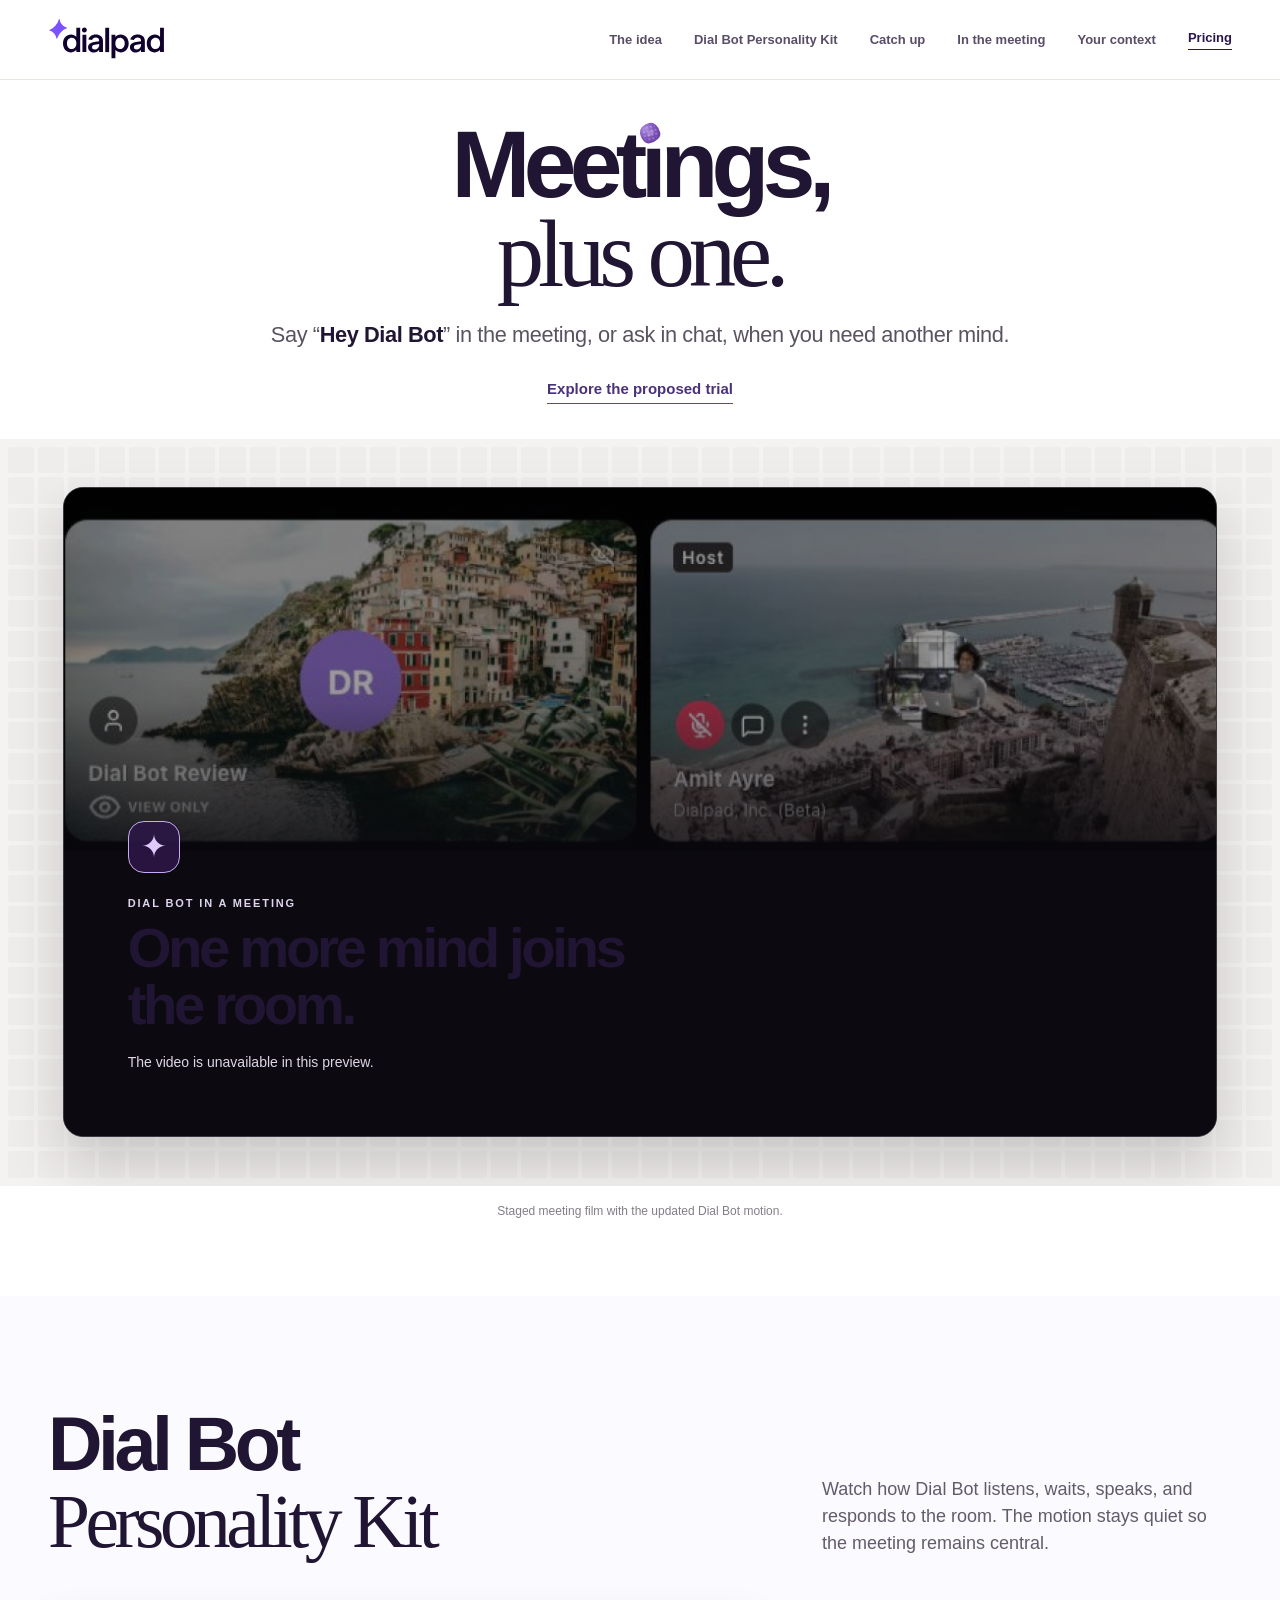
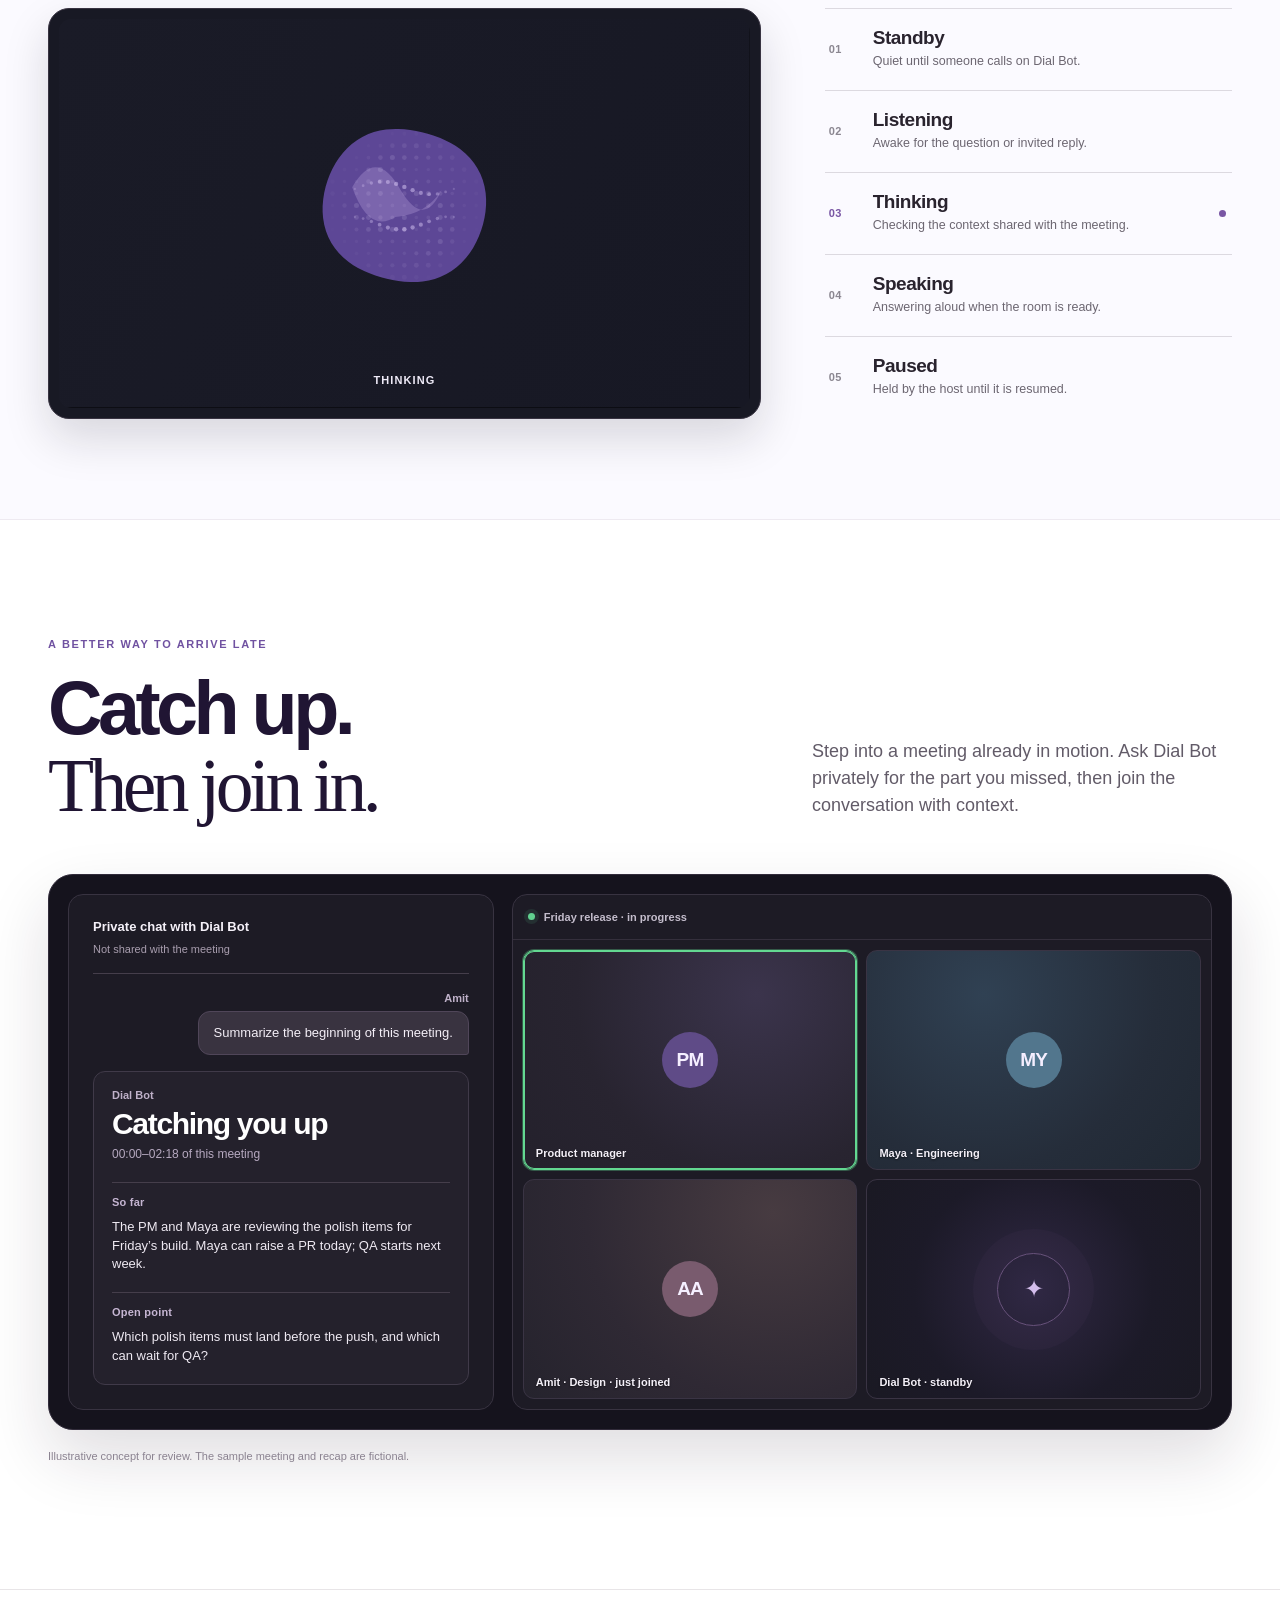
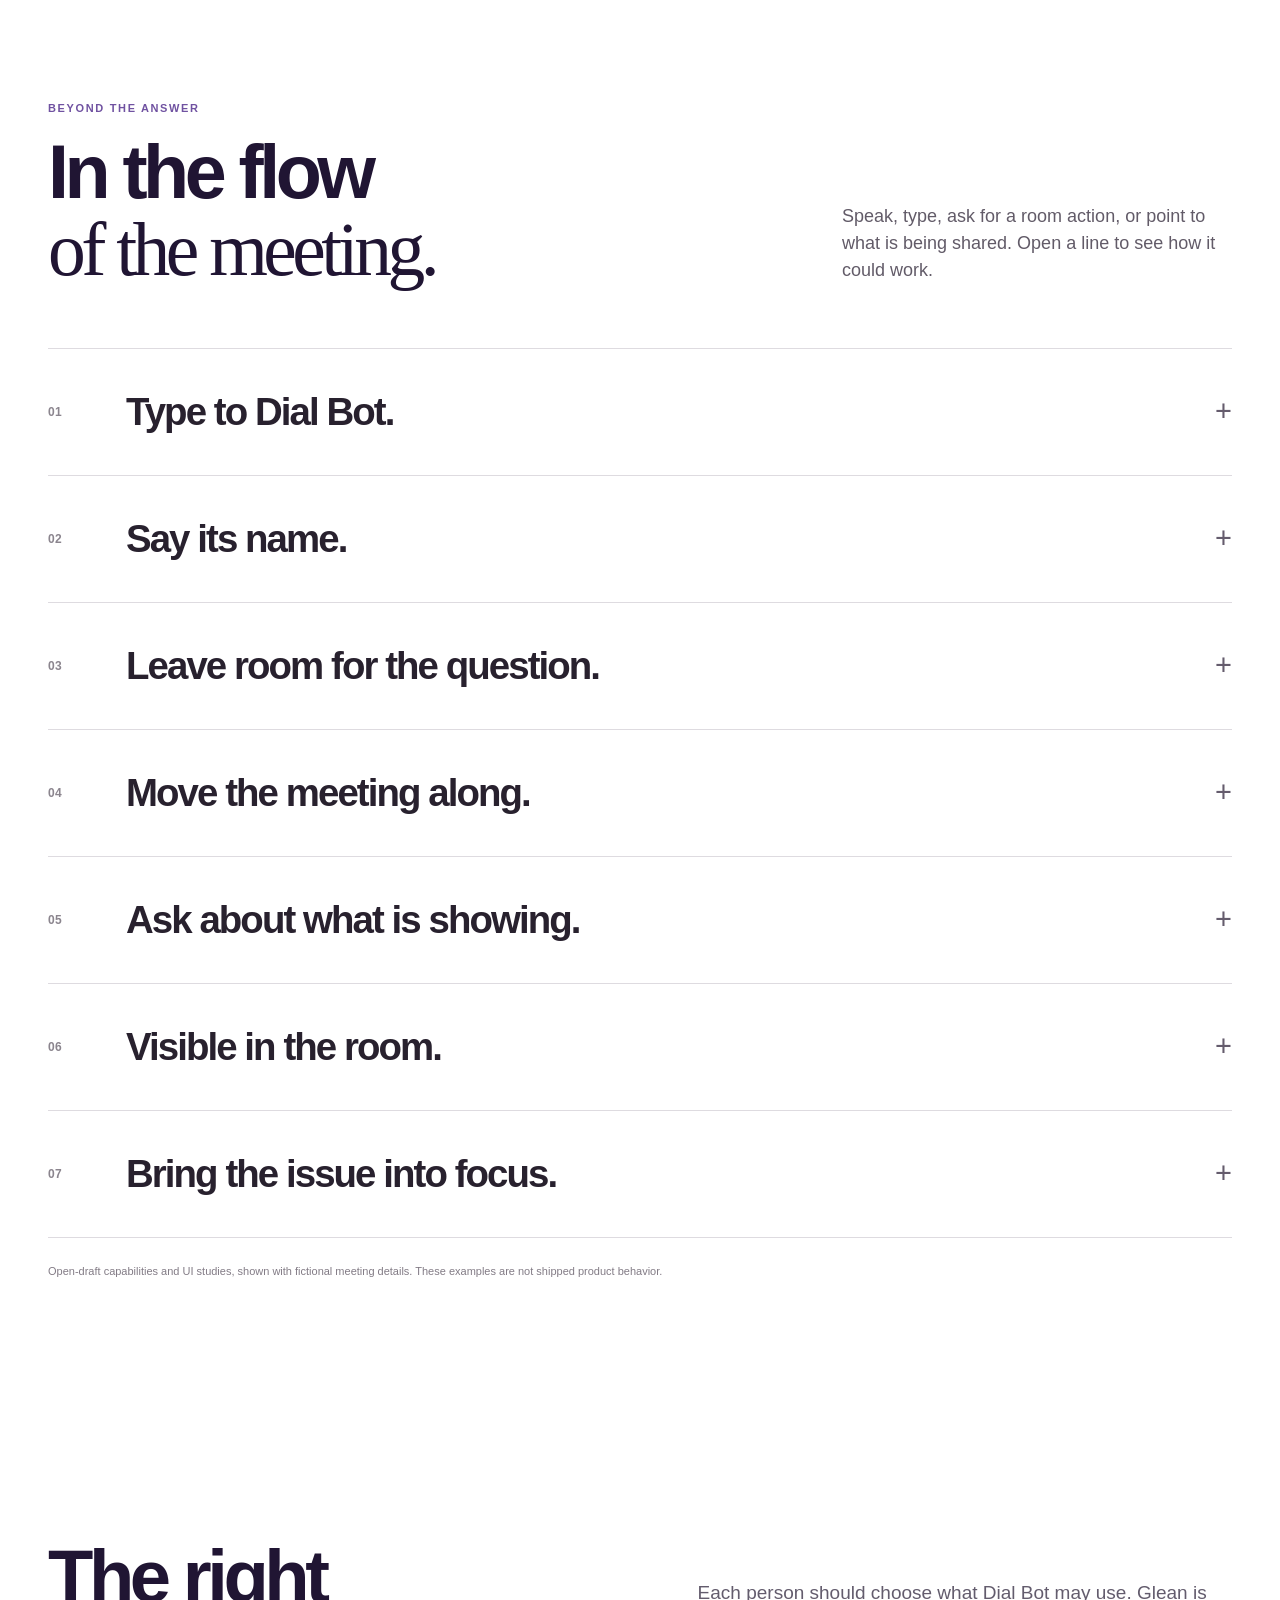
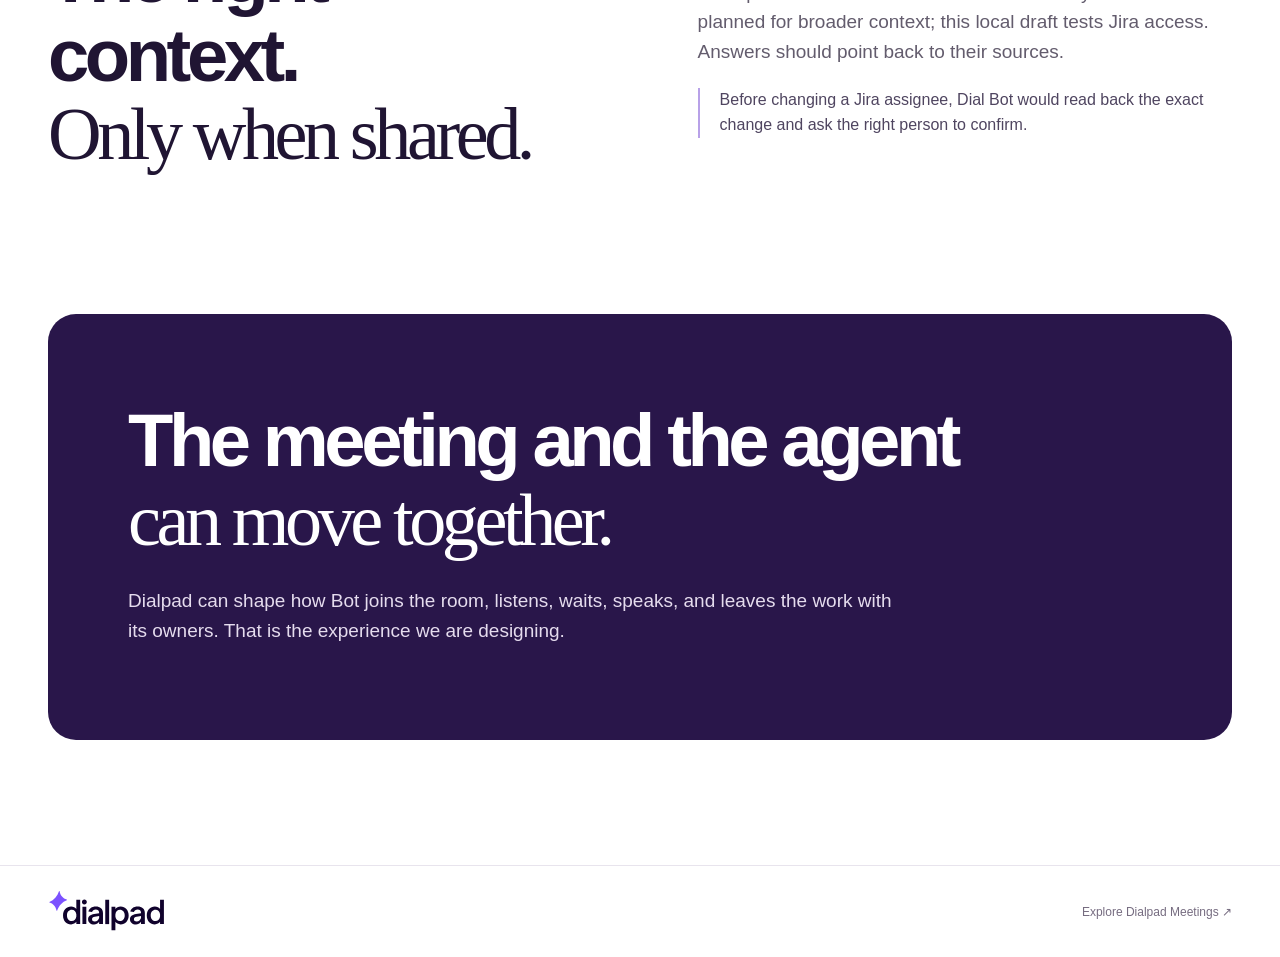
==== dialbot/index.html @ 3266f623 "Keep Personality Kit wheel scroll inside selector" ====
<!doctype html>
<html lang="en">
<head>
  <meta charset="utf-8"><meta name="viewport" content="width=device-width, initial-scale=1">
  <meta name="robots" content="noindex,nofollow"><meta name="theme-color" content="#111015">
  <meta name="description" content="Meet Dial Bot, an extra mind for Dialpad Meetings. Say Hey Dial Bot when your team needs it.">
  <title>Dial Bot — Meetings, plus one</title>
  <link rel="icon" href="./assets/dialpad-logo.svg" type="image/svg+xml">
  <link rel="stylesheet" href="./assets/tokens-base-light.css"><link rel="stylesheet" href="./assets/tokens-dp-light.css">
  <link rel="stylesheet" href="./local.css?v=personality-scroll1"><link rel="stylesheet" href="./catchup.css"><link rel="stylesheet" href="./features.css"><link rel="stylesheet" href="./hero-bot-tittle.css?v=3"><link rel="stylesheet" href="./hero-video-grid.css?v=2"><link rel="stylesheet" href="./pricing.css"><script src="./site.js" defer></script><script src="./mood-kit.js?v=personality-scroll1" defer></script><script src="./hero-bot-tittle.js" defer></script><script src="./hero-video-grid.js?v=2" defer></script>
</head>
<body>
  <a class="skip-link" href="#main">Skip to content</a>
  <header class="site-header"><a class="brand" href="#top" aria-label="Dialpad, back to top"><img src="./assets/dialpad-logo.svg" alt=""></a><nav aria-label="Page sections"><a href="#experience">The idea</a><a href="#emotions">Dial Bot Personality Kit</a><a href="#catch-up">Catch up</a><a href="#features">In the meeting</a><a href="#context">Your context</a><a class="site-pricing-link" href="./pricing.html">Pricing</a></nav></header>
  <main id="main">
    <section class="hero" id="top" aria-labelledby="intro-title">
      <div class="hero-copy page-wrap" id="experience">
        <h1 id="intro-title" aria-label="Meetings, plus one."><span aria-hidden="true">Meet<span class="hero-bot-i"><span class="hero-bot-stem">i</span><span class="hero-bot-tittle"></span></span>ngs, <em>plus one.</em></span></h1>
        <p class="hero-lede">Say “<strong>Hey Dial Bot</strong>” in the meeting, or ask in chat, when you need another mind.</p>
        <a class="hero-pricing-link" href="./pricing.html">Explore the proposed trial</a>
      </div>
      <div class="hero-showcase" aria-label="Dial Bot meeting film">
        <div class="hero-video-grid" id="hero-video-grid" aria-hidden="true"></div>
        <div class="film-stage" id="film-stage">
          <div class="film-placeholder"><img src="./assets/camera-off-meeting.png" alt="Dialpad camera-off meeting tiles"><div class="poster-shade"></div><div class="poster-content"><span class="poster-mark" aria-hidden="true">✦</span><span class="poster-kicker">Dial Bot in a meeting</span><strong>One more mind joins the room.</strong><small>The video is unavailable in this preview.</small></div></div>
          <video id="hero-film" controls playsinline preload="metadata" aria-label="Dial Bot pod meeting film" data-src="./assets/dial-bot-pod-film-mood-kit-local-v2.mp4?v=5c26116c" hidden>Your browser does not support video playback.</video>
        </div>
      </div>
      <p class="hero-caption">Staged meeting film with the updated Dial Bot motion.</p>
    </section>
    <section class="emotions-showcase" id="emotions" aria-labelledby="emotions-title">
      <div class="page-wrap">
        <div class="emotions-heading">
          <div><h2 id="emotions-title">Dial Bot<br><em>Personality Kit</em></h2></div>
          <p>Watch how Dial Bot listens, waits, speaks, and responds to the room. The motion stays quiet so the meeting remains central.</p>
        </div>
        <div class="emotions-grid">
          <div class="motion-frame">
            <div class="motion-stage" id="motion-stage">
              <canvas id="mood-canvas" aria-hidden="true"></canvas>
              <span class="mood-stage-label" aria-hidden="true">Thinking</span>
            </div>
          </div>
          <div class="emotion-controls" role="group" aria-label="Preview Dial Bot personality moments">
            <button type="button" data-state="standby" aria-pressed="false" aria-controls="motion-stage"><span class="emotion-number">01</span><span class="emotion-button-copy"><strong>Standby</strong><small>Quiet until someone calls on Dial Bot.</small></span></button>
            <button type="button" data-state="listening" aria-pressed="false" aria-controls="motion-stage"><span class="emotion-number">02</span><span class="emotion-button-copy"><strong>Listening</strong><small>Awake for the question or invited reply.</small></span></button>
            <button type="button" data-state="thinking" aria-pressed="true" class="is-active" aria-controls="motion-stage"><span class="emotion-number">03</span><span class="emotion-button-copy"><strong>Thinking</strong><small>Checking the context shared with the meeting.</small></span></button>
            <button type="button" data-state="speaking" aria-pressed="false" aria-controls="motion-stage"><span class="emotion-number">04</span><span class="emotion-button-copy"><strong>Speaking</strong><small>Answering aloud when the room is ready.</small></span></button>
            <button type="button" data-state="paused" aria-pressed="false" aria-controls="motion-stage"><span class="emotion-number">05</span><span class="emotion-button-copy"><strong>Paused</strong><small>Held by the host until it is resumed.</small></span></button>
            <button type="button" data-state="heart" aria-pressed="false" aria-controls="motion-stage"><span class="emotion-number">06</span><span class="emotion-button-copy"><strong>Heart</strong><small>A small response when the team shares appreciation.</small></span></button>
            <button type="button" data-state="celebrate" aria-pressed="false" aria-controls="motion-stage"><span class="emotion-number">07</span><span class="emotion-button-copy"><strong>Celebration</strong><small>A brief flourish when the team lands a milestone.</small></span></button>
            <button type="button" data-state="thumbs" aria-pressed="false" aria-controls="motion-stage"><span class="emotion-number">08</span><span class="emotion-button-copy"><strong>Thumbs up</strong><small>A quiet acknowledgement when the next step is clear.</small></span></button>
          </div>
        </div>
        <span class="sr-only" id="emotion-live" aria-live="polite"></span>
      </div>
    </section>
    <section class="catchup-showcase" id="catch-up" aria-labelledby="catchup-title">
      <div class="page-wrap">
        <div class="catchup-heading">
          <div><p class="catchup-eyebrow">A better way to arrive late</p><h2 id="catchup-title">Catch up.<br><em>Then join in.</em></h2></div>
          <p>Step into a meeting already in motion. Ask Dial Bot privately for the part you missed, then join the conversation with context.</p>
        </div>
        <div class="catchup-scene" aria-label="Illustrative late-join Catch-up experience">
          <section class="catchup-panel" aria-label="Private chat between Amit and Dial Bot">
            <div class="catchup-chat-header">
              <p>Private chat with Dial Bot</p>
              <span>Not shared with the meeting</span>
            </div>
            <div class="catchup-request">
              <p class="catchup-speaker">Amit</p>
              <p>Summarize the beginning of this meeting.</p>
            </div>
            <div class="catchup-response">
              <p class="catchup-speaker">Dial Bot</p>
              <h3 id="catchup-panel-title">Catching you up</h3>
              <p class="catchup-range">00:00–02:18 of this meeting</p>
              <div class="catchup-recap-item">
                <h4>So far</h4>
                <p>The PM and Maya are reviewing the polish items for Friday’s build. Maya can raise a PR today; QA starts next week.</p>
              </div>
              <div class="catchup-recap-item catchup-recap-open">
                <h4>Open point</h4>
                <p>Which polish items must land before the push, and which can wait for QA?</p>
              </div>
            </div>
          </section>
          <div class="catchup-meeting" role="img" aria-label="Friday release meeting in progress. The PM is speaking with Maya. Amit has just joined; Dial Bot is quiet.">
            <div class="catchup-meeting-bar"><span class="catchup-live-dot"></span><span>Friday release · in progress</span></div>
            <div class="catchup-tiles">
              <div class="catchup-person is-speaking"><span class="catchup-avatar">PM</span><span class="catchup-person-name">Product manager</span></div>
              <div class="catchup-person"><span class="catchup-avatar">MY</span><span class="catchup-person-name">Maya · Engineering</span></div>
              <div class="catchup-person"><span class="catchup-avatar">AA</span><span class="catchup-person-name">Amit · Design · just joined</span></div>
              <div class="catchup-person is-bot"><span class="catchup-bot-orbit" aria-hidden="true">✦</span><span class="catchup-person-name">Dial Bot · standby</span></div>
            </div>
          </div>
        </div>
        <p class="catchup-study-note">Illustrative concept for review. The sample meeting and recap are fictional.</p>
      </div>
    </section>
    <section class="feature-gallery" id="features" aria-labelledby="features-title">
      <div class="page-wrap">
        <div class="feature-heading">
          <div><p class="feature-eyebrow">Beyond the answer</p><h2 id="features-title">In the flow<br><em>of the meeting.</em></h2></div>
          <p>Speak, type, ask for a room action, or point to what is being shared. Open a line to see how it could work.</p>
        </div>
        <div class="feature-list">
          <details class="feature-item">
            <summary><span class="feature-index">01</span><strong>Type to Dial Bot.</strong><span class="feature-preview">Ask in chat without taking the floor.</span><span class="feature-mark" aria-hidden="true"></span></summary>
            <div class="feature-detail"><p>Address a question in meeting chat with <strong>@Dialbot</strong> or its name at the start.</p><p class="feature-example">For example, Maya can type “@Dialbot Which polish items are still open?” and get a reply in chat.</p></div>
          </details>
          <details class="feature-item">
            <summary><span class="feature-index">02</span><strong>Say its name.</strong><span class="feature-preview">Use a clear spoken wake phrase.</span><span class="feature-mark" aria-hidden="true"></span></summary>
            <div class="feature-detail"><p>A spoken question starts with “Hey Dial Bot,” so it knows who invited it in.</p><p class="feature-example">“Hey Dial Bot, what is still pending?” turns a room question into a request for Dial Bot.</p></div>
          </details>
          <details class="feature-item">
            <summary><span class="feature-index">03</span><strong>Leave room for the question.</strong><span class="feature-preview">A brief window for the same speaker.</span><span class="feature-mark" aria-hidden="true"></span></summary>
            <div class="feature-detail"><p>After a bare “Hey Dial Bot,” the same speaker can finish the request without repeating the name.</p><p class="feature-example">Dial Bot can answer “Yes?” and wait briefly for that person’s next turn. This does not keep it listening through a long search.</p></div>
          </details>
          <details class="feature-item">
            <summary><span class="feature-index">04</span><strong>Move the meeting along.</strong><span class="feature-preview">Requested timer and room controls.</span><span class="feature-mark" aria-hidden="true"></span></summary>
            <div class="feature-detail"><p>Ask for a shared timer. A host or co-host can also request a room title change.</p><p class="feature-example">A visible action can finish without an extra spoken announcement; host-only changes remain gated by the speaker’s role.</p></div>
          </details>
          <details class="feature-item">
            <summary><span class="feature-index">05</span><strong>Ask about what is showing.</strong><span class="feature-preview">A fresh look at the shared screen.</span><span class="feature-mark" aria-hidden="true"></span></summary>
            <div class="feature-detail"><p>For a specific question, Dial Bot checks a fresh frame of the shared screen.</p><p class="feature-example">It looks again for each request instead of treating an earlier screen description as current.</p></div>
          </details>
          <details class="feature-item">
            <summary><span class="feature-index">06</span><strong>Visible in the room.</strong><span class="feature-preview">Invited by the host, present with the team.</span><span class="feature-mark" aria-hidden="true"></span></summary>
            <div class="feature-detail"><p>The host invites Dial Bot as a meeting participant when the group wants it there.</p><p class="feature-example">Its tile stays visible with the people while it waits quietly to be asked.</p></div>
          </details>
          <details class="feature-item">
            <summary><span class="feature-index">07</span><strong>Bring the issue into focus.</strong><span class="feature-preview">A specific source for the answer.</span><span class="feature-mark" aria-hidden="true"></span></summary>
            <div class="feature-detail"><p>A Jira issue shared for the question can anchor an answer and give the team a source to open.</p><p class="feature-example">The exact connection and sharing flow is still being explored; this study does not prescribe a Jira sign-in screen.</p></div>
          </details>
        </div>
        <p class="feature-status">Open-draft capabilities and UI studies, shown with fictional meeting details. These examples are not shipped product behavior.</p>
      </div>
    </section>
    <section class="context page-wrap" id="context" aria-labelledby="context-title"><div class="section-head"><h2 id="context-title">The right context.<br><em>Only when shared.</em></h2></div><div class="context-copy"><p>Each person should choose what Dial Bot may use. Glean is planned for broader context; this local draft tests Jira access. Answers should point back to their sources.</p><p>Before changing a Jira assignee, Dial Bot would read back the exact change and ask the right person to confirm.</p></div></section>
    <section class="closing page-wrap" aria-labelledby="closing-title"><h2 id="closing-title">The meeting and the agent<br><em>can move together.</em></h2><p>Dialpad can shape how Bot joins the room, listens, waits, speaks, and leaves the work with its owners. That is the experience we are designing.</p></section>
  </main>
  <footer class="site-footer"><div class="page-wrap footer-inner"><a class="brand" href="#top" aria-label="Dialpad, back to top"><img src="./assets/dialpad-logo.svg" alt=""></a><a href="https://www.dialpad.com/ai-meetings/" target="_blank" rel="noopener noreferrer">Explore Dialpad Meetings ↗</a></div></footer>
</body>
</html>
---- dialbot/assets/tokens-base-light.css ----
@layer dialtone.base {/**
 * Do not edit directly, this file was auto-generated.
 */:root {
  color-scheme: light;
  --dt-shadow-focus-outset-2-type: dropShadow;
  --dt-shadow-focus-outset-1-type: dropShadow;
  --dt-shadow-focus-type: dropShadow;
  --dt-shadow-focus-inset-type: dropShadow;
  --dt-shadow-card-3-type: dropShadow;
  --dt-shadow-card-3-color: oklch(0 0 0 / 0.0784);
  --dt-shadow-card-2-type: dropShadow;
  --dt-shadow-card-2-color: oklch(0 0 0 / 0.0392);
  --dt-shadow-card-1-type: dropShadow;
  --dt-shadow-card-1-color: oklch(0 0 0 / 0.0314);
  --dt-shadow-extra-large-type: dropShadow;
  --dt-shadow-extra-large-color: oklch(0 0 0 / 0.302);
  --dt-shadow-large-type: dropShadow;
  --dt-shadow-large-color: oklch(0 0 0 / 0.302);
  --dt-shadow-medium-type: dropShadow;
  --dt-shadow-medium-color: oklch(0 0 0 / 0.251);
  --dt-shadow-small-type: dropShadow;
  --dt-shadow-small-color: oklch(0 0 0 / 0.149);
  --dt-opacity-1300: 1;
  --dt-opacity-1200: 0.9;
  --dt-opacity-1100: 0.8;
  --dt-opacity-1000: 0.75;
  --dt-opacity-900: 0.7;
  --dt-opacity-800: 0.6;
  --dt-opacity-700: 0.5;
  --dt-opacity-600: 0.4;
  --dt-opacity-500: 0.3;
  --dt-opacity-400: 0.25;
  --dt-opacity-300: 0.2;
  --dt-opacity-200: 0.1;
  --dt-opacity-100: 0.05;
  --dt-opacity-0: 0;
  --dt-color-brand-gold: oklch(0.7807 0.1708 66.55); /* Typically used as an accent color. */
  --dt-color-brand-red: oklch(0.6392 0.25 15.77); /* Typically used as an accent color. */
  --dt-color-brand-magenta: oklch(0.663 0.2652 351.9); /* Typically used as an accent color. */
  --dt-color-brand-purple: oklch(0.5829 0.2426 287.41); /* Primary brand color. */
  --dt-color-gradient-gold-red-magenta-purple: linear-gradient(135deg, oklch(0.3316 0.1466 303.8) 0%, oklch(0.3732 0.1633 304.46) 3.08%, oklch(0.4542 0.1926 314.52) 14.48%, oklch(0.489 0.2033 320.73) 23.67%, oklch(0.5259 0.2058 339.37) 35.5%, oklch(0.5856 0.2146 353.36) 48.3%, oklch(0.6184 0.2208 6.85) 60.29%, oklch(0.6538 0.21 23.11) 70.08%, oklch(0.7086 0.1852 45.04) 90.02%, oklch(0.7522 0.1645 66.26) 97.29%, oklch(0.7522 0.1645 66.26) 100%); /* Gradient for Ai-oriented treatments. */
  --dt-color-indigo-1000: oklch(0.1938 0.0398 236.11);
  --dt-color-indigo-950: oklch(0.2375 0.0454 241.01);
  --dt-color-indigo-900: oklch(0.3327 0.0697 239.96);
  --dt-color-indigo-800: oklch(0.4894 0.1004 244.85);
  --dt-color-indigo-700: oklch(0.5946 0.1301 244.29);
  --dt-color-indigo-600: oklch(0.6593 0.1308 248.79);
  --dt-color-indigo-500: oklch(0.7105 0.1149 251.15);
  --dt-color-indigo-400: oklch(0.7735 0.0947 250.52);
  --dt-color-indigo-300: oklch(0.8578 0.0596 258.66);
  --dt-color-indigo-200: oklch(0.9021 0.0402 258.81);
  --dt-color-indigo-100: oklch(0.9547 0.0128 266.7);
  --dt-color-indigo-50: oklch(0.9723 0.0074 260.73);
  --dt-color-teal-1000: oklch(0.1442 0.0300 205);
  --dt-color-teal-950: oklch(0.2161 0.0480 204);
  --dt-color-teal-900: oklch(0.3449 0.0840 203);
  --dt-color-teal-800: oklch(0.4546 0.1140 202);
  --dt-color-teal-700: oklch(0.5743 0.1260 201);
  --dt-color-teal-600: oklch(0.6526 0.1240 200);
  --dt-color-teal-500: oklch(0.7060 0.1200 200);
  --dt-color-teal-400: oklch(0.7803 0.1080 200);
  --dt-color-teal-300: oklch(0.8614 0.0860 200);
  --dt-color-teal-200: oklch(0.9088 0.0460 200);
  --dt-color-teal-100: oklch(0.9574 0.0140 200);
  --dt-color-teal-50: oklch(0.9802 0.0070 200);
  --dt-color-olive-1000: oklch(0.2228 0.047 103.99);
  --dt-color-olive-950: oklch(0.256 0.0488 104.11);
  --dt-color-olive-900: oklch(0.3689 0.0748 104.32);
  --dt-color-olive-800: oklch(0.4741 0.0945 104.05);
  --dt-color-olive-700: oklch(0.5993 0.1226 104.49);
  --dt-color-olive-600: oklch(0.6988 0.1446 105.01);
  --dt-color-olive-500: oklch(0.7646 0.158 105.07);
  --dt-color-olive-400: oklch(0.8438 0.175 105.26);
  --dt-color-olive-300: oklch(0.89 0.1501 100.62);
  --dt-color-olive-200: oklch(0.9364 0.1103 97.49);
  --dt-color-olive-100: oklch(0.9563 0.0607 95.13);
  --dt-color-olive-50: oklch(0.9815 0.027 93.1);
  --dt-color-coral-1000: oklch(0.1994 0.0507 42);
  --dt-color-coral-950: oklch(0.2386 0.0750 38);
  --dt-color-coral-900: oklch(0.3497 0.1280 36);
  --dt-color-coral-800: oklch(0.4762 0.1700 35);
  --dt-color-coral-700: oklch(0.6203 0.2100 35);
  --dt-color-coral-600: oklch(0.7111 0.2050 36);
  --dt-color-coral-500: oklch(0.7806 0.1850 37);
  --dt-color-coral-400: oklch(0.8394 0.1500 38);
  --dt-color-coral-300: oklch(0.9030 0.1100 40);
  --dt-color-coral-200: oklch(0.9328 0.0750 41);
  --dt-color-coral-100: oklch(0.9658 0.0398 43);
  --dt-color-coral-50: oklch(0.9834 0.0115 42);
  --dt-color-berry-1000: oklch(0.1805 0.061 307.56);
  --dt-color-berry-950: oklch(0.2636 0.0991 307.61);
  --dt-color-berry-900: oklch(0.3594 0.1439 306.98);
  --dt-color-berry-800: oklch(0.4606 0.225 300.98);
  --dt-color-berry-700: oklch(0.5424 0.2605 308.89);
  --dt-color-berry-600: oklch(0.6056 0.2853 316.11);
  --dt-color-berry-500: oklch(0.6622 0.2996 322.9);
  --dt-color-berry-400: oklch(0.707 0.2727 330.23);
  --dt-color-berry-300: oklch(0.7678 0.2124 329.78);
  --dt-color-berry-200: oklch(0.8522 0.1303 329.28);
  --dt-color-berry-100: oklch(0.9518 0.0405 328.39);
  --dt-color-berry-50: oklch(0.9709 0.0244 327.79);
  --dt-color-tan-1000: oklch(0.1456 0.0028 68.55);
  --dt-color-tan-950: oklch(0.192 0.0026 67.67);
  --dt-color-tan-900: oklch(0.2272 0.0025 67.7);
  --dt-color-tan-800: oklch(0.27 0.0047 67.63);
  --dt-color-tan-700: oklch(0.3617 0.0032 48.64);
  --dt-color-tan-600: oklch(0.4885 0.006 48.6);
  --dt-color-tan-500: oklch(0.6045 0.0114 58.1);
  --dt-color-tan-400: oklch(0.7228 0.0082 48.61);
  --dt-color-tan-300: oklch(0.8365 0.0087 56.29);
  --dt-color-tan-200: oklch(0.8968 0.006 59.64);
  --dt-color-tan-100: oklch(0.9561 0.0034 67.78);
  --dt-color-tan-50: oklch(0.9766 0.0017 67.8);
  --dt-color-red-1000: oklch(0.1721 0.0689 8);
  --dt-color-red-950: oklch(0.2429 0.0952 12.48);
  --dt-color-red-900: oklch(0.3132 0.1252 14.67);
  --dt-color-red-800: oklch(0.385 0.15406 16.4808);
  --dt-color-red-700: oklch(0.4703 0.1879 17.53);
  --dt-color-red-600: oklch(0.5724 0.229466 18.56);
  --dt-color-red-500: oklch(0.6392 0.25 15.77);
  --dt-color-red-400: oklch(0.6886 0.204 14.67);
  --dt-color-red-300: oklch(0.7713 0.1367 14.03);
  --dt-color-red-200: oklch(0.8211 0.1019 12.69);
  --dt-color-red-100: oklch(0.8774 0.0653 17.3);
  --dt-color-red-50: oklch(0.936 0.0322 22.46);
  --dt-color-green-1000: oklch(0.2077 0.0458 161.69);
  --dt-color-green-950: oklch(0.2725 0.0631 158.54);
  --dt-color-green-900: oklch(0.3402 0.0813 156.77);
  --dt-color-green-800: oklch(0.4299 0.104657 155.7992);
  --dt-color-green-700: oklch(0.5152 0.1266 155.2);
  --dt-color-green-600: oklch(0.6083 0.1511 154.75);
  --dt-color-green-500: oklch(0.7391 0.1756 156.11);
  --dt-color-green-400: oklch(0.7945 0.1694 158.87);
  --dt-color-green-300: oklch(0.846 0.1357 162.49);
  --dt-color-green-200: oklch(0.9148 0.0923 165.26);
  --dt-color-green-100: oklch(0.961 0.0564 166.75);
  --dt-color-green-50: oklch(0.9766 0.0201 169.36);
  --dt-color-gold-1000: oklch(0.1849 0.0386 77.52);
  --dt-color-gold-950: oklch(0.2269 0.049661 68.4257);
  --dt-color-gold-900: oklch(0.3218 0.0723 64.75);
  --dt-color-gold-800: oklch(0.418 0.096552 61.5939);
  --dt-color-gold-700: oklch(0.5888 0.138492 59.7021);
  --dt-color-gold-600: oklch(0.7336 0.174556 58.5601);
  --dt-color-gold-500: oklch(0.7807 0.1708 66.55);
  --dt-color-gold-400: oklch(0.8105 0.1572 71.72);
  --dt-color-gold-300: oklch(0.8585 0.122968 75.6919);
  --dt-color-gold-200: oklch(0.9018 0.0868 77.62);
  --dt-color-gold-100: oklch(0.9436 0.0483 77.26);
  --dt-color-gold-50: oklch(0.9818 0.0152 77.07);
  --dt-color-magenta-1000: oklch(0.1422 0.0604 345.16);
  --dt-color-magenta-950: oklch(0.227 0.0946 350.32);
  --dt-color-magenta-900: oklch(0.2808 0.1164 351.92);
  --dt-color-magenta-800: oklch(0.3868 0.1589 353.23);
  --dt-color-magenta-700: oklch(0.4724 0.194579 353.8977);
  --dt-color-magenta-600: oklch(0.5768 0.237302 354.3202);
  --dt-color-magenta-500: oklch(0.663 0.2652 351.9);
  --dt-color-magenta-400: oklch(0.7038 0.232 347.8);
  --dt-color-magenta-300: oklch(0.7802 0.164 344.57);
  --dt-color-magenta-200: oklch(0.8232 0.1275 343.61);
  --dt-color-magenta-100: oklch(0.8813 0.0822 342.24);
  --dt-color-magenta-50: oklch(0.9317 0.0463 340.48);
  --dt-color-blue-1000: oklch(0.163 0.0489 252.1);
  --dt-color-blue-950: oklch(0.2552 0.0945 258.02);
  --dt-color-blue-900: oklch(0.3269 0.1294 259.43);
  --dt-color-blue-800: oklch(0.4126 0.1703 260.22);
  --dt-color-blue-700: oklch(0.4857 0.205 260.61);
  --dt-color-blue-600: oklch(0.5552 0.223 260.26);
  --dt-color-blue-500: oklch(0.6089 0.2128 259.28);
  --dt-color-blue-400: oklch(0.6566 0.1838 258.62);
  --dt-color-blue-300: oklch(0.7558 0.1259 258.28);
  --dt-color-blue-200: oklch(0.8437 0.0781 257.48);
  --dt-color-blue-100: oklch(0.9037 0.047 257.26);
  --dt-color-blue-50: oklch(0.9486 0.0246 257.65);
  --dt-color-purple-1000: oklch(0.1531 0.0859 291.49);
  --dt-color-purple-950: oklch(0.2244 0.131 285.15);
  --dt-color-purple-900: oklch(0.2984 0.1549 283.05);
  --dt-color-purple-800: oklch(0.3629 0.1821 284.23);
  --dt-color-purple-700: oklch(0.4108 0.2066 284.07);
  --dt-color-purple-600: oklch(0.4831 0.2316 284.82);
  --dt-color-purple-500: oklch(0.5829 0.2426 287.41);
  --dt-color-purple-400: oklch(0.6717 0.189855 291.5342);
  --dt-color-purple-300: oklch(0.7697 0.130656 294.1037);
  --dt-color-purple-200: oklch(0.8546 0.085 300.63);
  --dt-color-purple-100: oklch(0.9029 0.056 301.24);
  --dt-color-purple-50: oklch(0.9514 0.0276 301.76);
  --dt-color-neutral-transparent: transparent; /* Transparent color independent of any theme. */
  --dt-color-neutral-black: oklch(0 0 0); /* Black color independent of any theme. */
  --dt-color-neutral-white: oklch(1 0 0); /* White color independent of any theme. */
  --dt-layout-24px: 2.4rem; /* 24px */
  --dt-layout-20px: 2rem; /* 20px */
  --dt-layout-8px: 0.8rem; /* 8px */
  --dt-layout-2px: 0.2rem; /* 2px */
  --dt-layout-1px: 0.1rem; /* 1px */
  --dt-spacing-0-negative: 0rem;
  --dt-spacing-1: 0.1rem; /* 1px - Minimal spacing for borders/dividers */
  --dt-spacing-0: 0rem; /* 0px - No spacing */
  --dt-size-radius-circle: 50%;
  --dt-size-radius-pill: 10.2rem;
  --dt-size-radius-600: 3.2rem;
  --dt-size-radius-550: 2.4rem;
  --dt-size-radius-500: 1.6rem;
  --dt-size-radius-450: 1.2rem;
  --dt-size-radius-400: 0.8rem;
  --dt-size-radius-350: 0.6rem;
  --dt-size-radius-300: 0.4rem;
  --dt-size-radius-200: 0.2rem;
  --dt-size-radius-100: 0.1rem;
  --dt-size-radius-0: 0rem;
  --dt-size-100-percent: 100%;
  --dt-size-95-percent: 95%;
  --dt-size-90-percent: 90%;
  --dt-size-80-percent: 80%;
  --dt-size-75-percent: 75%;
  --dt-size-70-percent: 70%;
  --dt-size-66-percent: 66.7%;
  --dt-size-60-percent: 60%;
  --dt-size-50-percent: 50%;
  --dt-size-40-percent: 40%;
  --dt-size-33-percent: 33.333%;
  --dt-size-30-percent: 30%;
  --dt-size-25-percent: 25%;
  --dt-size-20-percent: 20%;
  --dt-size-10-percent: 10%;
  --dt-size-5-percent: 5%;
  --dt-size-0-percent: 0%;
  --dt-size-1200-negative: -204.8rem;
  --dt-size-1150-negative: -153.6rem;
  --dt-size-1130-negative: -134rem;
  --dt-size-1125-negative: -128rem;
  --dt-size-1120-negative: -126.8rem;
  --dt-size-1115-negative: -114rem;
  --dt-size-1100-negative: -102.4rem;
  --dt-size-1080-negative: -91.2rem;
  --dt-size-1060-negative: -82.8rem;
  --dt-size-1050-negative: -76.8rem;
  --dt-size-1040-negative: -76.4rem;
  --dt-size-1020-negative: -62.8rem;
  --dt-size-1000-negative: -51.2rem;
  --dt-size-975-negative: -46.4rem;
  --dt-size-950-negative: -38.4rem;
  --dt-size-925-negative: -33.2rem;
  --dt-size-905-negative: -26.4rem;
  --dt-size-900-negative: -25.6rem;
  --dt-size-875-negative: -21.6rem;
  --dt-size-850-negative: -19.2rem;
  --dt-size-825-negative: -16.4rem;
  --dt-size-800-negative: -12.8rem;
  --dt-size-775-negative: -11.4rem;
  --dt-size-760-negative: -10.2rem;
  --dt-size-750-negative: -9.6rem;
  --dt-size-730-negative: -8.4rem;
  --dt-size-720-negative: -7.2rem;
  --dt-size-700-negative: -6.4rem;
  --dt-size-650-negative: -4.8rem;
  --dt-size-625-negative: -4.2rem;
  --dt-size-600-negative: -3.2rem;
  --dt-size-550-negative: -2.4rem;
  --dt-size-525-negative: -2rem;
  --dt-size-500-negative: -1.6rem;
  --dt-size-450-negative: -1.2rem;
  --dt-size-400-negative: -0.8rem;
  --dt-size-350-negative: -0.6rem;
  --dt-size-300-negative: -0.4rem;
  --dt-size-200-negative: -0.2rem;
  --dt-size-100-negative: -0.1rem;
  --dt-size-50-negative: -0.05rem;
  --dt-size-border-400: 0.8rem;
  --dt-size-border-300: 0.4rem;
  --dt-size-border-200: 0.2rem;
  --dt-size-border-150: 0.15rem;
  --dt-size-border-100: 0.1rem;
  --dt-size-border-50: 0.05rem;
  --dt-size-border-0: 0rem;
  --dt-size-base: 8px;
  --dt-size-1200: 204.8rem;
  --dt-size-1150: 153.6rem;
  --dt-size-1130: 134rem;
  --dt-size-1125: 128rem;
  --dt-size-1120: 126.8rem;
  --dt-size-1115: 114rem;
  --dt-size-1100: 102.4rem;
  --dt-size-1080: 91.2rem;
  --dt-size-1060: 82.8rem;
  --dt-size-1050: 76.8rem;
  --dt-size-1040: 76.4rem;
  --dt-size-1020: 62.8rem;
  --dt-size-1000: 51.2rem;
  --dt-size-975: 46.4rem;
  --dt-size-950: 38.4rem;
  --dt-size-925: 33.2rem;
  --dt-size-905: 26.4rem;
  --dt-size-900: 25.6rem;
  --dt-size-875: 21.6rem;
  --dt-size-850: 19.2rem;
  --dt-size-825: 16.4rem;
  --dt-size-800: 12.8rem;
  --dt-size-775: 11.4rem;
  --dt-size-760: 10.2rem;
  --dt-size-750: 9.6rem;
  --dt-size-730: 8.4rem;
  --dt-size-720: 7.2rem;
  --dt-size-700: 6.4rem;
  --dt-size-650: 4.8rem;
  --dt-size-625: 4.2rem;
  --dt-size-600: 3.2rem;
  --dt-size-550: 2.4rem;
  --dt-size-525: 2rem;
  --dt-size-500: 1.6rem;
  --dt-size-450: 1.2rem;
  --dt-size-400: 0.8rem;
  --dt-size-350: 0.6rem;
  --dt-size-300: 0.4rem;
  --dt-size-200: 0.2rem;
  --dt-size-100: 0.1rem;
  --dt-size-50: 0.05rem;
  --dt-size-0: 0rem;
  --dt-font-text-case-none: none;
  --dt-font-text-case-capitalize: capitalize;
  --dt-font-text-case-lowercase: lowercase;
  --dt-font-text-case-uppercase: uppercase;
  --dt-font-weight-bold: 700;
  --dt-font-weight-semi-bold: 600;
  --dt-font-weight-medium: 500;
  --dt-font-weight-normal: 400;
  --dt-font-line-height-600: 2;
  --dt-font-line-height-500: 1.8;
  --dt-font-line-height-400: 1.6;
  --dt-font-line-height-300: 1.4;
  --dt-font-line-height-200: 1.2;
  --dt-font-line-height-100: 1;
  --dt-font-family-mono: SFMono-Regular, "SF Mono", Consolas, "Liberation Mono", Menlo, Courier, monospace;
  --dt-font-family-body: -apple-system, BlinkMacSystemFont, "SF Pro", "Segoe UI Adjusted", "Segoe UI", SFMono, "Helvetica Neue", Cantarell, Ubuntu, Roboto, Arial, "Noto Sans", sans-serif, "Apple Color Emoji", "Segoe UI Emoji", "Segoe UI Symbol", "Noto Color Emoji";
  --dt-font-size-root: 10px;
  --dt-shadow-focus-outset-2-offset-y: var(--dt-size-0);
  --dt-shadow-focus-outset-2-offset-x: var(--dt-size-0);
  --dt-shadow-focus-outset-2-color: oklch(0.6089 0.2128 259.28);
  --dt-shadow-focus-outset-2-spread: calc(var(--dt-size-200) + var(--dt-size-100));
  --dt-shadow-focus-outset-2-blur: var(--dt-size-0);
  --dt-shadow-focus-outset-1-offset-y: var(--dt-size-0);
  --dt-shadow-focus-outset-1-offset-x: var(--dt-size-0);
  --dt-shadow-focus-outset-1-spread: var(--dt-size-100);
  --dt-shadow-focus-outset-1-blur: var(--dt-size-0);
  --dt-shadow-focus-offset-y: var(--dt-size-0);
  --dt-shadow-focus-offset-x: var(--dt-size-0);
  --dt-shadow-focus-color: oklch(0.6089 0.2128 259.28);
  --dt-shadow-focus-spread: var(--dt-size-200);
  --dt-shadow-focus-blur: var(--dt-size-0);
  --dt-shadow-focus-inset-offset-y: var(--dt-size-0);
  --dt-shadow-focus-inset-offset-x: var(--dt-size-0);
  --dt-shadow-focus-inset-color: oklch(0.6089 0.2128 259.28);
  --dt-shadow-focus-inset-spread: var(--dt-size-200);
  --dt-shadow-focus-inset-blur: var(--dt-size-0);
  --dt-shadow-card-3-offset-y: var(--dt-size-200);
  --dt-shadow-card-3-offset-x: var(--dt-size-0);
  --dt-shadow-card-3-spread: var(--dt-size-0);
  --dt-shadow-card-3-blur: var(--dt-size-500);
  --dt-shadow-card-2-offset-y: var(--dt-size-200);
  --dt-shadow-card-2-offset-x: var(--dt-size-0);
  --dt-shadow-card-2-spread: var(--dt-size-0);
  --dt-shadow-card-2-blur: var(--dt-size-300);
  --dt-shadow-card-1-offset-y: var(--dt-size-100);
  --dt-shadow-card-1-offset-x: var(--dt-size-0);
  --dt-shadow-card-1-spread: var(--dt-size-0);
  --dt-shadow-card-1-blur: var(--dt-size-200);
  --dt-shadow-extra-large-offset-y: var(--dt-size-200);
  --dt-shadow-extra-large-offset-x: var(--dt-size-0);
  --dt-shadow-extra-large-spread: var(--dt-size-0);
  --dt-shadow-extra-large-blur: var(--dt-size-600);
  --dt-shadow-large-offset-y: var(--dt-size-200);
  --dt-shadow-large-offset-x: var(--dt-size-0);
  --dt-shadow-large-spread: var(--dt-size-0);
  --dt-shadow-large-blur: var(--dt-size-500);
  --dt-shadow-medium-offset-y: var(--dt-size-200);
  --dt-shadow-medium-offset-x: var(--dt-size-0);
  --dt-shadow-medium-spread: var(--dt-size-0);
  --dt-shadow-medium-blur: var(--dt-size-400);
  --dt-shadow-small-offset-y: var(--dt-size-200);
  --dt-shadow-small-offset-x: var(--dt-size-0);
  --dt-shadow-small-spread: var(--dt-size-0);
  --dt-shadow-small-blur: var(--dt-size-300);
  --dt-color-gradient-magenta-purple: linear-gradient(135deg, var(--dt-color-brand-magenta) 10%, var(--dt-color-brand-purple) 90%); /* Gradient for Ai-oriented treatments. */
  --dt-color-black-1000: oklch(0.1595 0.0045 84.59);
  --dt-color-black-950: oklch(0.2083 0.006 91.63);
  --dt-color-black-900: oklch(0.2572 0.0063 78.21);
  --dt-color-black-850: oklch(0.3008 0.0059 67.21);
  --dt-color-black-800: oklch(0.3436 0.0055 56.21);
  --dt-color-black-750: oklch(0.3902 0.0055 67.24);
  --dt-color-black-700: oklch(0.4355 0.0055 78.27);
  --dt-color-black-650: oklch(0.4747 0.0059 86.72);
  --dt-color-black-600: oklch(0.5134 0.0063 95.18);
  --dt-color-black-550: oklch(0.5586 0.0047 89.87);
  --dt-color-black-500: oklch(0.6114 0.0032 84.56);
  --dt-color-black-450: oklch(0.6706 0.0047 84.56);
  --dt-color-black-400: oklch(0.7321 0.0061 84.57);
  --dt-color-black-350: oklch(0.7914 0.006 84.57);
  --dt-color-black-300: oklch(0.8448 0.0059 84.57);
  --dt-color-black-250: oklch(0.8894 0.0044 84.56);
  --dt-color-black-200: oklch(0.9245 0.0029 84.56);
  --dt-color-black-150: oklch(0.9512 0.0027 66.64);
  --dt-color-black-100: oklch(0.9748 0.0025 48.72);
  --dt-color-black-50: oklch(1 0 0);
  --dt-layout-100-percent: var(--dt-size-100-percent);
  --dt-layout-95-percent: var(--dt-size-95-percent);
  --dt-layout-90-percent: var(--dt-size-90-percent);
  --dt-layout-80-percent: var(--dt-size-80-percent);
  --dt-layout-75-percent: var(--dt-size-75-percent);
  --dt-layout-70-percent: var(--dt-size-70-percent);
  --dt-layout-66-percent: var(--dt-size-66-percent);
  --dt-layout-60-percent: var(--dt-size-60-percent);
  --dt-layout-50-percent: var(--dt-size-50-percent);
  --dt-layout-40-percent: var(--dt-size-40-percent);
  --dt-layout-33-percent: var(--dt-size-33-percent);
  --dt-layout-30-percent: var(--dt-size-30-percent);
  --dt-layout-25-percent: var(--dt-size-25-percent);
  --dt-layout-20-percent: var(--dt-size-20-percent);
  --dt-layout-10-percent: var(--dt-size-10-percent);
  --dt-layout-5-percent: var(--dt-size-5-percent);
  --dt-layout-0-percent: var(--dt-size-0-percent);
  --dt-layout-base: calc(var(--dt-size-base) * 8); /* 64px - Layout base unit unit */
  --dt-spacing-1-negative: calc(var(--dt-spacing-1) * -1);
  --dt-spacing-base: var(--dt-size-base); /* 8px - Base spacing unit */
  --dt-space-100-percent: var(--dt-size-100-percent);
  --dt-space-95-percent: var(--dt-size-95-percent);
  --dt-space-90-percent: var(--dt-size-90-percent);
  --dt-space-80-percent: var(--dt-size-80-percent);
  --dt-space-75-percent: var(--dt-size-75-percent);
  --dt-space-70-percent: var(--dt-size-70-percent);
  --dt-space-66-percent: var(--dt-size-66-percent);
  --dt-space-60-percent: var(--dt-size-60-percent);
  --dt-space-50-percent: var(--dt-size-50-percent);
  --dt-space-40-percent: var(--dt-size-40-percent);
  --dt-space-33-percent: var(--dt-size-33-percent);
  --dt-space-30-percent: var(--dt-size-30-percent);
  --dt-space-25-percent: var(--dt-size-25-percent);
  --dt-space-20-percent: var(--dt-size-20-percent);
  --dt-space-10-percent: var(--dt-size-10-percent);
  --dt-space-5-percent: var(--dt-size-5-percent);
  --dt-space-0-percent: var(--dt-size-0-percent);
  --dt-space-1200-negative: var(--dt-size-1200-negative);
  --dt-space-1150-negative: var(--dt-size-1150-negative);
  --dt-space-1130-negative: var(--dt-size-1130-negative);
  --dt-space-1125-negative: var(--dt-size-1125-negative);
  --dt-space-1120-negative: var(--dt-size-1120-negative);
  --dt-space-1115-negative: var(--dt-size-1115-negative);
  --dt-space-1100-negative: var(--dt-size-1100-negative);
  --dt-space-1080-negative: var(--dt-size-1080-negative);
  --dt-space-1060-negative: var(--dt-size-1060-negative);
  --dt-space-1050-negative: var(--dt-size-1050-negative);
  --dt-space-1040-negative: var(--dt-size-1040-negative);
  --dt-space-1020-negative: var(--dt-size-1020-negative);
  --dt-space-1000-negative: var(--dt-size-1000-negative);
  --dt-space-975-negative: var(--dt-size-975-negative);
  --dt-space-950-negative: var(--dt-size-950-negative);
  --dt-space-925-negative: var(--dt-size-925-negative);
  --dt-space-905-negative: var(--dt-size-905-negative);
  --dt-space-900-negative: var(--dt-size-900-negative);
  --dt-space-875-negative: var(--dt-size-875-negative);
  --dt-space-850-negative: var(--dt-size-850-negative);
  --dt-space-825-negative: var(--dt-size-825-negative);
  --dt-space-800-negative: var(--dt-size-800-negative);
  --dt-space-775-negative: var(--dt-size-775-negative);
  --dt-space-760-negative: var(--dt-size-760-negative);
  --dt-space-750-negative: var(--dt-size-750-negative);
  --dt-space-730-negative: var(--dt-size-730-negative);
  --dt-space-720-negative: var(--dt-size-720-negative);
  --dt-space-700-negative: var(--dt-size-700-negative);
  --dt-space-650-negative: var(--dt-size-650-negative);
  --dt-space-625-negative: var(--dt-size-625-negative);
  --dt-space-600-negative: var(--dt-size-600-negative);
  --dt-space-550-negative: var(--dt-size-550-negative);
  --dt-space-525-negative: var(--dt-size-525-negative);
  --dt-space-500-negative: var(--dt-size-500-negative);
  --dt-space-450-negative: var(--dt-size-450-negative);
  --dt-space-400-negative: var(--dt-size-400-negative);
  --dt-space-350-negative: var(--dt-size-350-negative);
  --dt-space-300-negative: var(--dt-size-300-negative);
  --dt-space-200-negative: var(--dt-size-200-negative);
  --dt-space-100-negative: var(--dt-size-100-negative);
  --dt-space-50-negative: var(--dt-size-50-negative);
  --dt-space-base: var(--dt-size-base);
  --dt-space-1200: var(--dt-size-1200);
  --dt-space-1150: var(--dt-size-1150);
  --dt-space-1130: var(--dt-size-1130);
  --dt-space-1125: var(--dt-size-1125);
  --dt-space-1120: var(--dt-size-1120);
  --dt-space-1115: var(--dt-size-1115);
  --dt-space-1100: var(--dt-size-1100);
  --dt-space-1080: var(--dt-size-1080);
  --dt-space-1060: var(--dt-size-1060);
  --dt-space-1050: var(--dt-size-1050);
  --dt-space-1040: var(--dt-size-1040);
  --dt-space-1020: var(--dt-size-1020);
  --dt-space-1000: var(--dt-size-1000);
  --dt-space-975: var(--dt-size-975);
  --dt-space-950: var(--dt-size-950);
  --dt-space-925: var(--dt-size-925);
  --dt-space-905: var(--dt-size-905);
  --dt-space-900: var(--dt-size-900);
  --dt-space-875: var(--dt-size-875);
  --dt-space-850: var(--dt-size-850);
  --dt-space-825: var(--dt-size-825);
  --dt-space-800: var(--dt-size-800);
  --dt-space-775: var(--dt-size-775);
  --dt-space-760: var(--dt-size-760);
  --dt-space-750: var(--dt-size-750);
  --dt-space-730: var(--dt-size-730);
  --dt-space-720: var(--dt-size-720);
  --dt-space-700: var(--dt-size-700);
  --dt-space-650: var(--dt-size-650);
  --dt-space-625: var(--dt-size-625);
  --dt-space-600: var(--dt-size-600);
  --dt-space-550: var(--dt-size-550);
  --dt-space-525: var(--dt-size-525);
  --dt-space-500: var(--dt-size-500);
  --dt-space-450: var(--dt-size-450);
  --dt-space-400: var(--dt-size-400);
  --dt-space-350: var(--dt-size-350);
  --dt-space-300: var(--dt-size-300);
  --dt-space-200: var(--dt-size-200);
  --dt-space-100: var(--dt-size-100);
  --dt-space-50: var(--dt-size-50);
  --dt-space-0: var(--dt-size-0);
  --dt-font-family-expressive: "Season Mix", var(--dt-font-family-body);
  --dt-font-size-800: calc(var(--dt-font-size-root) * 6.6);
  --dt-font-size-750: calc(var(--dt-font-size-root) * 5.8);
  --dt-font-size-700: calc(var(--dt-font-size-root) * 5.2);
  --dt-font-size-650: calc(var(--dt-font-size-root) * 4.6);
  --dt-font-size-600: calc(var(--dt-font-size-root) * 4.2);
  --dt-font-size-550: calc(var(--dt-font-size-root) * 3.6);
  --dt-font-size-500: calc(var(--dt-font-size-root) * 3.2); /* h1 */
  --dt-font-size-450: calc(var(--dt-font-size-root) * 2.9); /* h2 */
  --dt-font-size-400: calc(var(--dt-font-size-root) * 2.6); /* h3 */
  --dt-font-size-350: calc(var(--dt-font-size-root) * 2.2); /* h4 */
  --dt-font-size-300: calc(var(--dt-font-size-root) * 2); /* lg / large */
  --dt-font-size-250: calc(var(--dt-font-size-root) * 1.8);
  --dt-font-size-200: calc(var(--dt-font-size-root) * 1.6); /* md / medium / base */
  --dt-font-size-150: calc(var(--dt-font-size-root) * 1.4); /* smd / small-medium / smedium */
  --dt-font-size-125: calc(var(--dt-font-size-root) * 1.3);
  --dt-font-size-100: calc(var(--dt-font-size-root) * 1.2); /* sm / small */
  --dt-font-size-75: calc(var(--dt-font-size-root) * 1.1); /* xs / extra small */
  --dt-font-size-50: var(--dt-font-size-root); /* xxs / extra extra small */
  --dt-shadow-focus-outset-1-color: oklch(0.9748 0.0025 48.72);
  --dt-shadow-focus: var(--dt-shadow-focus-inset);
  --dt-shadow-focus-inset: var(--dt-shadow-focus-inset-offset-x) var(--dt-shadow-focus-inset-offset-y) var(--dt-shadow-focus-inset-blur) var(--dt-shadow-focus-inset-spread) var(--dt-shadow-focus-inset-color) inset;
  --dt-shadow-card: var(--dt-shadow-card-1-offset-x) var(--dt-shadow-card-1-offset-y) var(--dt-shadow-card-1-blur) var(--dt-shadow-card-1-spread) var(--dt-shadow-card-1-color), var(--dt-shadow-card-2-offset-x) var(--dt-shadow-card-2-offset-y) var(--dt-shadow-card-2-blur) var(--dt-shadow-card-2-spread) var(--dt-shadow-card-2-color), var(--dt-shadow-card-3-offset-x) var(--dt-shadow-card-3-offset-y) var(--dt-shadow-card-3-blur) var(--dt-shadow-card-3-spread) var(--dt-shadow-card-3-color);
  --dt-shadow-extra-large: var(--dt-shadow-extra-large-offset-x) var(--dt-shadow-extra-large-offset-y) var(--dt-shadow-extra-large-blur) var(--dt-shadow-extra-large-spread) var(--dt-shadow-extra-large-color);
  --dt-shadow-large: var(--dt-shadow-large-offset-x) var(--dt-shadow-large-offset-y) var(--dt-shadow-large-blur) var(--dt-shadow-large-spread) var(--dt-shadow-large-color);
  --dt-shadow-medium: var(--dt-shadow-medium-offset-x) var(--dt-shadow-medium-offset-y) var(--dt-shadow-medium-blur) var(--dt-shadow-medium-spread) var(--dt-shadow-medium-color);
  --dt-shadow-small: var(--dt-shadow-small-offset-x) var(--dt-shadow-small-offset-y) var(--dt-shadow-small-blur) var(--dt-shadow-small-spread) var(--dt-shadow-small-color);
  --dt-shadow-focus-outset: var(--dt-shadow-focus-outset-1-offset-x) var(--dt-shadow-focus-outset-1-offset-y) var(--dt-shadow-focus-outset-1-blur) var(--dt-shadow-focus-outset-1-spread) var(--dt-shadow-focus-outset-1-color), var(--dt-shadow-focus-outset-2-offset-x) var(--dt-shadow-focus-outset-2-offset-y) var(--dt-shadow-focus-outset-2-blur) var(--dt-shadow-focus-outset-2-spread) var(--dt-shadow-focus-outset-2-color);
  --dt-layout-1600: calc(var(--dt-layout-base) * 16); /* 1024px */
  --dt-layout-1550: calc(var(--dt-layout-base) * 15.5); /* 992px */
  --dt-layout-1500: calc(var(--dt-layout-base) * 15); /* 960px */
  --dt-layout-1450: calc(var(--dt-layout-base) * 14.5); /* 928px */
  --dt-layout-1400: calc(var(--dt-layout-base) * 14); /* 896px */
  --dt-layout-1350: calc(var(--dt-layout-base) * 13.5); /* 864px */
  --dt-layout-1300: calc(var(--dt-layout-base) * 13); /* 832px */
  --dt-layout-1250: calc(var(--dt-layout-base) * 12.5); /* 800px */
  --dt-layout-1200: calc(var(--dt-layout-base) * 12); /* 768px */
  --dt-layout-1150: calc(var(--dt-layout-base) * 11.5); /* 736px */
  --dt-layout-1100: calc(var(--dt-layout-base) * 11); /* 704px */
  --dt-layout-1050: calc(var(--dt-layout-base) * 10.5); /* 672px */
  --dt-layout-1000: calc(var(--dt-layout-base) * 10); /* 640px */
  --dt-layout-950: calc(var(--dt-layout-base) * 9.5); /* 608px */
  --dt-layout-900: calc(var(--dt-layout-base) * 9); /* 576px */
  --dt-layout-850: calc(var(--dt-layout-base) * 8.5); /* 544px */
  --dt-layout-800: calc(var(--dt-layout-base) * 8); /* 512px */
  --dt-layout-750: calc(var(--dt-layout-base) * 7.5); /* 480px */
  --dt-layout-700: calc(var(--dt-layout-base) * 7); /* 448px */
  --dt-layout-650: calc(var(--dt-layout-base) * 6.5); /* 416px */
  --dt-layout-600: calc(var(--dt-layout-base) * 6); /* 384px */
  --dt-layout-550: calc(var(--dt-layout-base) * 5.5); /* 352px */
  --dt-layout-500: calc(var(--dt-layout-base) * 5); /* 320px */
  --dt-layout-450: calc(var(--dt-layout-base) * 4.5); /* 288px */
  --dt-layout-400: calc(var(--dt-layout-base) * 4); /* 256px */
  --dt-layout-350: calc(var(--dt-layout-base) * 3.5); /* 224px */
  --dt-layout-300: calc(var(--dt-layout-base) * 3); /* 192px */
  --dt-layout-250: calc(var(--dt-layout-base) * 2.5); /* 160px */
  --dt-layout-200: calc(var(--dt-layout-base) * 2); /* 128px */
  --dt-layout-175: calc(var(--dt-layout-base) * 1.75); /* 112px */
  --dt-layout-150: calc(var(--dt-layout-base) * 1.5); /* 96px */
  --dt-layout-125: calc(var(--dt-layout-base) * 1.25); /* 80px */
  --dt-layout-100: var(--dt-layout-base); /* 64px */
  --dt-layout-75: calc(var(--dt-layout-base) * 0.75); /* 48px */
  --dt-layout-50: calc(var(--dt-layout-base) * 0.5); /* 32px */
  --dt-layout-25: calc(var(--dt-layout-base) * 0.25); /* 16px */
  --dt-layout-0: calc(var(--dt-layout-base) * 0); /* 0px */
  --dt-spacing-800: calc(var(--dt-spacing-base) * 8); /* 64px */
  --dt-spacing-750: calc(var(--dt-spacing-base) * 7.5); /* 60px */
  --dt-spacing-700: calc(var(--dt-spacing-base) * 7); /* 56px */
  --dt-spacing-650: calc(var(--dt-spacing-base) * 6.5); /* 52px */
  --dt-spacing-600: calc(var(--dt-spacing-base) * 6); /* 48px */
  --dt-spacing-550: calc(var(--dt-spacing-base) * 5.5); /* 44px */
  --dt-spacing-525: calc(var(--dt-spacing-base) * 5.25); /* 42px */
  --dt-spacing-500: calc(var(--dt-spacing-base) * 5); /* 40px */
  --dt-spacing-450: calc(var(--dt-spacing-base) * 4.5); /* 36px */
  --dt-spacing-400: calc(var(--dt-spacing-base) * 4); /* 32px */
  --dt-spacing-350: calc(var(--dt-spacing-base) * 3.5); /* 28px */
  --dt-spacing-300: calc(var(--dt-spacing-base) * 3); /* 24px */
  --dt-spacing-250: calc(var(--dt-spacing-base) * 2.5); /* 20px */
  --dt-spacing-200: calc(var(--dt-spacing-base) * 2); /* 16px */
  --dt-spacing-175: calc(var(--dt-spacing-base) * 1.75); /* 14px */
  --dt-spacing-150: calc(var(--dt-spacing-base) * 1.5); /* 12px */
  --dt-spacing-125: calc(var(--dt-spacing-base) * 1.25); /* 10px */
  --dt-spacing-100: var(--dt-spacing-base); /* 8px */
  --dt-spacing-75: calc(var(--dt-spacing-base) * 0.75); /* 6px */
  --dt-spacing-50: calc(var(--dt-spacing-base) * 0.5); /* 4px */
  --dt-spacing-25: calc(var(--dt-spacing-base) * 0.25); /* 2px */
  --dt-spacing-800-negative: calc(var(--dt-spacing-800) * -1);
  --dt-spacing-750-negative: calc(var(--dt-spacing-750) * -1);
  --dt-spacing-700-negative: calc(var(--dt-spacing-700) * -1);
  --dt-spacing-650-negative: calc(var(--dt-spacing-650) * -1);
  --dt-spacing-600-negative: calc(var(--dt-spacing-600) * -1);
  --dt-spacing-550-negative: calc(var(--dt-spacing-550) * -1);
  --dt-spacing-525-negative: calc(var(--dt-spacing-525) * -1);
  --dt-spacing-500-negative: calc(var(--dt-spacing-500) * -1);
  --dt-spacing-450-negative: calc(var(--dt-spacing-450) * -1);
  --dt-spacing-400-negative: calc(var(--dt-spacing-400) * -1);
  --dt-spacing-350-negative: calc(var(--dt-spacing-350) * -1);
  --dt-spacing-300-negative: calc(var(--dt-spacing-300) * -1);
  --dt-spacing-250-negative: calc(var(--dt-spacing-250) * -1);
  --dt-spacing-200-negative: calc(var(--dt-spacing-200) * -1);
  --dt-spacing-175-negative: calc(var(--dt-spacing-175) * -1);
  --dt-spacing-150-negative: calc(var(--dt-spacing-150) * -1);
  --dt-spacing-125-negative: calc(var(--dt-spacing-125) * -1);
  --dt-spacing-100-negative: calc(var(--dt-spacing-100) * -1);
  --dt-spacing-75-negative: calc(var(--dt-spacing-75) * -1);
  --dt-spacing-50-negative: calc(var(--dt-spacing-50) * -1);
  --dt-spacing-25-negative: calc(var(--dt-spacing-25) * -1);
  --dt-font-size-100-mobile: 1.2rem;
  --dt-font-size-200-mobile: 1.6rem;
  --dt-font-size-300-mobile: 2rem;
  --dt-font-size-400-mobile: 2.9rem;
  --dt-font-size-500-mobile: 4.1rem;
  --dt-font-size-100-tc8: 1.7rem;
  --dt-font-size-200-tc8: 2.1rem;
  --dt-font-size-300-tc8: 2.7rem;
  --dt-font-size-400-tc8: 3.8rem;
  --dt-font-size-500-tc8: 5.4rem;
  --dt-font-size-100-tv: 2.5rem;
  --dt-font-size-200-tv: 3.2rem;
  --dt-font-size-300-tv: 4.1rem;
  --dt-font-size-400-tv: 5.8rem;
  --dt-font-size-500-tv: 8.2rem;
  --zi-hide: -1;
  --zi-base: 0;
  --zi-base1: 1;
  --zi-selected: 25;
  --zi-active: 50;
  --zi-navigation: 100;
  --zi-navigation-fixed: 150;
  --zi-dropdown: 200;
  --zi-popover: 300;
  --zi-tooltip: 400;
  --zi-drawer: 500;
  --zi-modal: 600;
  --zi-modal-element: 650;
  --zi-notification: 700;
}
}
---- dialbot/assets/tokens-dp-light.css ----
@layer dialtone.base {/**
 * Do not edit directly, this file was auto-generated.
 */:root {
  color-scheme: light;
  --dt-radio-size-radius: 50%;
  --dt-avatar-color-background-000: oklch(0.9067 0 0); /* Neutral gray fallback (manual assignment only) */
  --dt-avatar-color-background-1800: oklch(0.8984 0.0527 78.31);
  --dt-avatar-color-background-1700: oklch(0.8872 0.16 92.49);
  --dt-avatar-color-background-1600: oklch(0.8407 0.1532 79.67);
  --dt-avatar-color-background-1500: oklch(0.7857 0.103 56.37);
  --dt-avatar-color-background-1400: oklch(0.7318 0.1496 21.4);
  --dt-avatar-color-background-1300: oklch(0.7295 0.205 347.95);
  --dt-avatar-color-background-1200: oklch(0.7241 0.1644 345.13);
  --dt-avatar-color-background-1100: oklch(0.8471 0.0921 331.77);
  --dt-avatar-color-background-1000: oklch(0.8523 0.0726 263.33);
  --dt-avatar-color-background-900: oklch(0.6991 0.159 254.31);
  --dt-avatar-color-background-800: oklch(0.8856 0.0833 219.27);
  --dt-avatar-color-background-700: oklch(0.8281 0.1207 222.29);
  --dt-avatar-color-background-600: oklch(0.8436 0.0978 207.01);
  --dt-avatar-color-background-500: oklch(0.8654 0.1263 164.33);
  --dt-avatar-color-background-400: oklch(0.8566 0.146 155.37);
  --dt-avatar-color-background-300: oklch(0.8732 0.1422 134.52);
  --dt-avatar-color-background-200: oklch(0.9187 0.1785 136.65);
  --dt-avatar-color-background-100: oklch(0.6262 0.1776 147.03);
  --dt-avatar-hue-offset-12: 330; /* Family 12 hue offset (Pink/Rose) */
  --dt-avatar-hue-offset-11: 300; /* Family 11 hue offset (Magenta) */
  --dt-avatar-hue-offset-10: 270; /* Family 10 hue offset (Purple) */
  --dt-avatar-hue-offset-9: 240; /* Family 9 hue offset (Indigo) */
  --dt-avatar-hue-offset-8: 210; /* Family 8 hue offset (Blue) */
  --dt-avatar-hue-offset-7: 180; /* Family 7 hue offset (Cyan) */
  --dt-avatar-hue-offset-6: 150; /* Family 6 hue offset (Teal) */
  --dt-avatar-hue-offset-5: 120; /* Family 5 hue offset (Green) */
  --dt-avatar-hue-offset-4: 90; /* Family 4 hue offset (Yellow-Green) */
  --dt-avatar-hue-offset-3: 60; /* Family 3 hue offset (Amber/Gold) */
  --dt-avatar-hue-offset-2: 30; /* Family 2 hue offset (Orange) */
  --dt-avatar-hue-offset-1: 0; /* Family 1 hue offset from anchor (Red) */
  --dt-avatar-chroma-9: 0.08;
  --dt-avatar-chroma-8: 0.10;
  --dt-avatar-chroma-7: 0.12;
  --dt-avatar-chroma-6: 0.15;
  --dt-avatar-chroma-5: 0.17;
  --dt-avatar-chroma-4: 0.18;
  --dt-avatar-chroma-3: 0.17;
  --dt-avatar-chroma-2: 0.15;
  --dt-avatar-chroma-1: 0.12;
  --dt-avatar-chroma-0: 0.08; /* OKLCH chroma - bell curve pattern */
  --dt-avatar-lightness-9: 0.85; /* OKLCH lightness for variant 9 (lightest) */
  --dt-avatar-lightness-8: 0.82;
  --dt-avatar-lightness-7: 0.78;
  --dt-avatar-lightness-6: 0.74;
  --dt-avatar-lightness-5: 0.69;
  --dt-avatar-lightness-4: 0.64;
  --dt-avatar-lightness-3: 0.59;
  --dt-avatar-lightness-2: 0.54;
  --dt-avatar-lightness-1: 0.49;
  --dt-avatar-lightness-0: 0.45; /* OKLCH lightness for variant 0 (darkest) */
  --dt-action-color-border-positive-default: transparent;
  --dt-action-color-border-muted-default: transparent;
  --dt-action-color-border-inverted-default: transparent;
  --dt-action-color-border-critical-default: transparent;
  --dt-action-color-border-base-default: transparent;
  --dt-radio-color-foreground-default: var(--dt-color-neutral-transparent);
  --dt-radio-size-width: var(--dt-size-500);
  --dt-presence-color-busy: var(--dt-color-gold-500);
  --dt-presence-color-unavailable: var(--dt-color-red-600);
  --dt-presence-color-available: var(--dt-color-green-700);
  --dt-icon-size-border-100: var(--dt-size-border-100);
  --dt-icon-size-800: calc(var(--dt-size-base) * 6);
  --dt-icon-size-700: calc(var(--dt-size-base) * 4.75);
  --dt-icon-size-600: calc(var(--dt-size-base) * 4);
  --dt-icon-size-500: calc(var(--dt-size-base) * 3);
  --dt-icon-size-400: calc(var(--dt-size-base) * 2.5);
  --dt-icon-size-300: calc(var(--dt-size-base) * 2.25);
  --dt-icon-size-200: calc(var(--dt-size-base) * 1.75);
  --dt-icon-size-100: calc(var(--dt-size-base) * 1.5);
  --dt-checkbox-color-foreground-default: var(--dt-color-neutral-transparent);
  --dt-checkbox-size-width: var(--dt-size-500);
  --dt-button-size-radius-xl: var(--dt-size-radius-500); /* Border radius for extra large button. */
  --dt-button-size-radius-lg: var(--dt-size-radius-450); /* Border radius for large button. */
  --dt-button-size-radius-md: var(--dt-size-radius-400); /* Border radius for medium button. */
  --dt-button-size-radius-sm: var(--dt-size-radius-350); /* Border radius for small button */
  --dt-button-size-radius-xs: var(--dt-size-radius-300); /* Border radius for extra small button */
  --dt-button-line-height-xl: var(--dt-font-line-height-200); /* Line-height for XL button */
  --dt-button-line-height-lg: var(--dt-font-line-height-200); /* Line-height for LG button */
  --dt-button-line-height-md: var(--dt-font-line-height-200); /* Line-height for MD button */
  --dt-button-line-height-sm: var(--dt-font-line-height-300); /* Line-height for SM button */
  --dt-button-line-height-xs: var(--dt-font-line-height-200); /* Line-height for XS button */
  --dt-button-font-weight-xl: var(--dt-font-weight-normal); /* Font weight for XL button */
  --dt-button-font-weight-lg: var(--dt-font-weight-medium); /* Font weight for LG button */
  --dt-button-font-weight-md: var(--dt-font-weight-medium); /* Font weight for MD button */
  --dt-button-font-weight-sm: var(--dt-font-weight-semi-bold); /* Font weight for SM button */
  --dt-button-font-weight-xs: var(--dt-font-weight-semi-bold); /* Font weight for XS button */
  --dt-badge-color-border-bulletin-subtle: oklch(0.58 0.24 287 / 0.5);
  --dt-badge-color-foreground-ai: var(--dt-color-neutral-white);
  --dt-badge-color-foreground-bulletin-subtle: var(--dt-color-purple-900);
  --dt-badge-color-foreground-success: var(--dt-color-green-1000);
  --dt-badge-color-background-ai: var(--dt-color-gradient-gold-red-magenta-purple);
  --dt-badge-color-background-bulletin-subtle: var(--dt-color-purple-200);
  --dt-badge-color-background-critical: var(--dt-color-red-200);
  --dt-badge-color-background-warning: var(--dt-color-gold-200);
  --dt-badge-color-background-positive: var(--dt-color-green-200);
  --dt-badge-color-background-info: var(--dt-color-blue-200);
  --dt-avatar-color-foreground-dark: var(--dt-color-neutral-black); /* Text color for light avatar backgrounds (variants 6-9) */
  --dt-avatar-color-foreground-light: var(--dt-color-neutral-white); /* Text color for dark avatar backgrounds (variants 0-5) */
  --dt-shell-logo-color-wordmark: var(--dt-color-purple-1000);
  --dt-theme-mention-color-background-strong: var(--dt-color-purple-900);
  --dt-action-color-background-positive-primary-active: var(--dt-color-green-800);
  --dt-action-color-background-positive-primary-hover: var(--dt-color-green-700);
  --dt-action-color-background-positive-primary-default: var(--dt-color-green-600); /* Postive, accepting, or success actions. */
  --dt-action-color-background-positive-default: var(--dt-color-neutral-transparent);
  --dt-action-color-background-muted-default: var(--dt-color-neutral-transparent);
  --dt-action-color-background-inverted-primary-active: var(--dt-color-purple-200);
  --dt-action-color-background-inverted-default: var(--dt-color-neutral-transparent);
  --dt-action-color-background-critical-primary-active: var(--dt-color-red-700);
  --dt-action-color-background-critical-primary-hover: var(--dt-color-red-600);
  --dt-action-color-background-critical-primary-default: var(--dt-color-red-500);
  --dt-action-color-background-critical-default: var(--dt-color-neutral-transparent);
  --dt-action-color-background-base-primary-active: var(--dt-color-purple-700);
  --dt-action-color-background-base-primary-hover: var(--dt-color-purple-600);
  --dt-action-color-background-base-primary-default: var(--dt-color-purple-500);
  --dt-action-color-background-base-default: var(--dt-color-neutral-transparent);
  --dt-inputs-color-border-disabled: var(--dt-color-neutral-transparent);
  --dt-inputs-font-weight-xl: var(--dt-font-weight-normal); /* Font weight for extra large inputs (e.g. input and textarea) */
  --dt-inputs-font-weight-lg: var(--dt-font-weight-normal); /* Font weight for large inputs (e.g. input and textarea) */
  --dt-inputs-font-weight-md: var(--dt-font-weight-normal); /* Font weight for medium inputs (e.g. input and textarea) */
  --dt-inputs-font-weight-sm: var(--dt-font-weight-normal); /* Font weight for small inputs (e.g. input and textarea) */
  --dt-inputs-font-weight-xs: var(--dt-font-weight-normal); /* Font weight for extra small inputs (e.g. input and textarea) */
  --dt-inputs-line-height-xl: var(--dt-font-line-height-200); /* Line height for extra large inputs (e.g. input and textarea) */
  --dt-inputs-line-height-lg: var(--dt-font-line-height-200); /* Line height for large inputs (e.g. input and textarea) */
  --dt-inputs-line-height-md: var(--dt-font-line-height-200); /* Line height for medium inputs (e.g. input and textarea) */
  --dt-inputs-line-height-sm: var(--dt-font-line-height-300); /* Line height for small inputs (e.g. input and textarea) */
  --dt-inputs-line-height-xs: var(--dt-font-line-height-200); /* Line height for extra small inputs (e.g. input and textarea) */
  --dt-inputs-size-radius-xl: var(--dt-size-radius-500);
  --dt-inputs-size-radius-lg: var(--dt-size-radius-450);
  --dt-inputs-size-radius-md: var(--dt-size-radius-400);
  --dt-inputs-size-radius-sm: var(--dt-size-radius-350);
  --dt-inputs-size-radius-xs: var(--dt-size-radius-300);
  --dt-inputs-size-border-status: var(--dt-size-border-200);
  --dt-inputs-size-border-default: var(--dt-size-border-150);
  --dt-text-code-xs-line-height: var(--dt-font-line-height-200); /* Extra small code style */
  --dt-text-code-xs-font-weight: var(--dt-font-weight-normal); /* Extra small code style */
  --dt-text-code-xs-font-family: var(--dt-font-family-mono); /* Extra small code style */
  --dt-text-code-sm-line-height: var(--dt-font-line-height-200); /* Small code style */
  --dt-text-code-sm-font-weight: var(--dt-font-weight-normal); /* Small code style */
  --dt-text-code-sm-font-family: var(--dt-font-family-mono); /* Small code style */
  --dt-text-code-md-line-height: var(--dt-font-line-height-200); /* Medium (default) code style */
  --dt-text-code-md-font-weight: var(--dt-font-weight-normal); /* Medium (default) code style */
  --dt-text-code-md-font-family: var(--dt-font-family-mono); /* Medium (default) code style */
  --dt-text-code-lg-line-height: var(--dt-font-line-height-200); /* Large code style */
  --dt-text-code-lg-font-weight: var(--dt-font-weight-normal); /* Large code style */
  --dt-text-code-lg-font-family: var(--dt-font-family-mono); /* Large code style */
  --dt-text-label-xs-line-height: var(--dt-font-line-height-300); /* Extra small label style */
  --dt-text-label-xs-font-weight: var(--dt-font-weight-semi-bold); /* Extra small label style */
  --dt-text-label-xs-font-family: var(--dt-font-family-body); /* Extra small label style */
  --dt-text-label-sm-line-height: var(--dt-font-line-height-400); /* Small label style */
  --dt-text-label-sm-font-weight: var(--dt-font-weight-semi-bold); /* Small label style */
  --dt-text-label-sm-font-family: var(--dt-font-family-body); /* Small label style */
  --dt-text-label-md-line-height: var(--dt-font-line-height-400); /* Medium (default) label style */
  --dt-text-label-md-font-weight: var(--dt-font-weight-semi-bold); /* Medium (default) label style */
  --dt-text-label-md-font-family: var(--dt-font-family-body); /* Medium (default) label style */
  --dt-text-label-lg-line-height: var(--dt-font-line-height-300); /* Large label style */
  --dt-text-label-lg-font-weight: var(--dt-font-weight-semi-bold); /* Large label style */
  --dt-text-label-lg-font-family: var(--dt-font-family-body); /* Large label style */
  --dt-text-body-xs-line-height: var(--dt-font-line-height-300); /* Extra small body style */
  --dt-text-body-xs-font-weight: var(--dt-font-weight-normal); /* Extra small body style */
  --dt-text-body-xs-font-family: var(--dt-font-family-body); /* Extra small body style */
  --dt-text-body-sm-line-height: var(--dt-font-line-height-300); /* Small body style */
  --dt-text-body-sm-font-weight: var(--dt-font-weight-normal); /* Small body style */
  --dt-text-body-sm-font-family: var(--dt-font-family-body); /* Small body style */
  --dt-text-body-md-line-height: var(--dt-font-line-height-400); /* Medium (default) body style */
  --dt-text-body-md-font-weight: var(--dt-font-weight-normal); /* Medium (default) body style */
  --dt-text-body-md-font-family: var(--dt-font-family-body); /* Medium (default) body style */
  --dt-text-body-lg-line-height: var(--dt-font-line-height-400); /* Large body style */
  --dt-text-body-lg-font-weight: var(--dt-font-weight-normal); /* Large body style */
  --dt-text-body-lg-font-family: var(--dt-font-family-body); /* Large body style */
  --dt-text-headline-xs-line-height: var(--dt-font-line-height-300); /* Extra small headline style */
  --dt-text-headline-xs-font-weight: var(--dt-font-weight-bold); /* Extra small headline style */
  --dt-text-headline-xs-font-family: var(--dt-font-family-body); /* Extra small headline style */
  --dt-text-headline-sm-line-height: var(--dt-font-line-height-300); /* Small headline style */
  --dt-text-headline-sm-font-weight: var(--dt-font-weight-bold); /* Small headline style */
  --dt-text-headline-sm-font-family: var(--dt-font-family-body); /* Small headline style */
  --dt-text-headline-md-line-height: var(--dt-font-line-height-400); /* Medium headline style */
  --dt-text-headline-md-font-weight: var(--dt-font-weight-bold); /* Medium headline style */
  --dt-text-headline-md-font-family: var(--dt-font-family-body); /* Medium headline style */
  --dt-text-headline-lg-line-height: var(--dt-font-line-height-300); /* Large headline style */
  --dt-text-headline-lg-font-weight: var(--dt-font-weight-bold); /* Large headline style */
  --dt-text-headline-lg-font-family: var(--dt-font-family-body); /* Large headline style */
  --dt-text-headline-xl-line-height: var(--dt-font-line-height-400); /* XL headline style */
  --dt-text-headline-xl-font-weight: var(--dt-font-weight-bold); /* XL headline style */
  --dt-text-headline-xl-font-family: var(--dt-font-family-body); /* XL headline style */
  --dt-text-headline-2xl-line-height: var(--dt-font-line-height-200); /* XXL headline style */
  --dt-text-headline-2xl-font-weight: var(--dt-font-weight-bold); /* XXL headline style */
  --dt-text-headline-2xl-font-family: var(--dt-font-family-body); /* XXL headline style */
  --dt-text-headline-3xl-line-height: var(--dt-font-line-height-200); /* XXXL headline style */
  --dt-text-headline-3xl-font-weight: var(--dt-font-weight-bold); /* XXXL headline style */
  --dt-text-headline-3xl-font-family: var(--dt-font-family-body); /* XXXL headline style */
  --dt-typography-button-xl-font-family: var(--dt-font-family-body); /* Text style for extra large button */
  --dt-typography-button-lg-font-family: var(--dt-font-family-body); /* Text style for large button */
  --dt-typography-button-md-font-family: var(--dt-font-family-body); /* Text style for medium button */
  --dt-typography-button-sm-font-family: var(--dt-font-family-body); /* Text style for small button */
  --dt-typography-button-xs-font-family: var(--dt-font-family-body); /* Text style for extra small button */
  --dt-typography-inputs-xl-font-family: var(--dt-font-family-body); /* Text style for extra large inputs (e.g. input and textarea) */
  --dt-typography-inputs-lg-font-family: var(--dt-font-family-body); /* Text style for large inputs (e.g. input and textarea) */
  --dt-typography-inputs-md-font-family: var(--dt-font-family-body); /* Text style for medium inputs (e.g. input and textarea) */
  --dt-typography-inputs-sm-font-family: var(--dt-font-family-body); /* Text style for small inputs (e.g. input and textarea) */
  --dt-typography-inputs-xs-font-family: var(--dt-font-family-body); /* Text style for extra small inputs (e.g. input and textarea) */
  --dt-typography-code-sm-text-case: var(--dt-font-text-case-none); /* Smaller text size for monospace code, suitable for inline references or less prominent code examples. */
  --dt-typography-code-sm-line-height: var(--dt-font-line-height-200); /* Smaller text size for monospace code, suitable for inline references or less prominent code examples. */
  --dt-typography-code-sm-font-weight: var(--dt-font-weight-normal); /* Smaller text size for monospace code, suitable for inline references or less prominent code examples. */
  --dt-typography-code-sm-font-family: var(--dt-font-family-mono); /* Smaller text size for monospace code, suitable for inline references or less prominent code examples. */
  --dt-typography-code-md-text-case: var(--dt-font-text-case-none); /* Base default medium-sized text style for monospace code snippets of technical content. */
  --dt-typography-code-md-line-height: var(--dt-font-line-height-200); /* Base default medium-sized text style for monospace code snippets of technical content. */
  --dt-typography-code-md-font-weight: var(--dt-font-weight-normal); /* Base default medium-sized text style for monospace code snippets of technical content. */
  --dt-typography-code-md-font-family: var(--dt-font-family-mono); /* Base default medium-sized text style for monospace code snippets of technical content. */
  --dt-typography-helper-sm-text-case: var(--dt-font-text-case-none); /* Smaller text size for subtle guidance or additional context, minimizing visual disruption. */
  --dt-typography-helper-sm-line-height: var(--dt-font-line-height-200); /* Smaller text size for subtle guidance or additional context, minimizing visual disruption. */
  --dt-typography-helper-sm-font-weight: var(--dt-font-weight-normal); /* Smaller text size for subtle guidance or additional context, minimizing visual disruption. */
  --dt-typography-helper-sm-font-family: var(--dt-font-family-body); /* Smaller text size for subtle guidance or additional context, minimizing visual disruption. */
  --dt-typography-helper-md-text-case: var(--dt-font-text-case-none); /* Base default medium-sized text style for supplementary contextual information. */
  --dt-typography-helper-md-line-height: var(--dt-font-line-height-300); /* Base default medium-sized text style for supplementary contextual information. */
  --dt-typography-helper-md-font-weight: var(--dt-font-weight-normal); /* Base default medium-sized text style for supplementary contextual information. */
  --dt-typography-helper-md-font-family: var(--dt-font-family-body); /* Base default medium-sized text style for supplementary contextual information. */
  --dt-typography-label-sm-plain-compact-text-case: var(--dt-font-text-case-none); /* A non-bolded, tighter-spaced version of small label style. */
  --dt-typography-label-sm-plain-compact-line-height: var(--dt-font-line-height-200); /* A non-bolded, tighter-spaced version of small label style. */
  --dt-typography-label-sm-plain-compact-font-weight: var(--dt-font-weight-normal); /* A non-bolded, tighter-spaced version of small label style. */
  --dt-typography-label-sm-plain-compact-font-family: var(--dt-font-family-body); /* A non-bolded, tighter-spaced version of small label style. */
  --dt-typography-label-sm-plain-text-case: var(--dt-font-text-case-none); /* A non-bold version of small label style. */
  --dt-typography-label-sm-plain-line-height: var(--dt-font-line-height-300); /* A non-bold version of small label style. */
  --dt-typography-label-sm-plain-font-weight: var(--dt-font-weight-normal); /* A non-bold version of small label style. */
  --dt-typography-label-sm-plain-font-family: var(--dt-font-family-body); /* A non-bold version of small label style. */
  --dt-typography-label-sm-compact-text-case: var(--dt-font-text-case-none); /* A tighter-spaced version of small label style. */
  --dt-typography-label-sm-compact-line-height: var(--dt-font-line-height-200); /* A tighter-spaced version of small label style. */
  --dt-typography-label-sm-compact-font-weight: var(--dt-font-weight-semi-bold); /* A tighter-spaced version of small label style. */
  --dt-typography-label-sm-compact-font-family: var(--dt-font-family-body); /* A tighter-spaced version of small label style. */
  --dt-typography-label-sm-text-case: var(--dt-font-text-case-none); /* Smaller text style for labels when space is limited or for secondary information or to convey a slightly lower hierachy. */
  --dt-typography-label-sm-line-height: var(--dt-font-line-height-300); /* Smaller text style for labels when space is limited or for secondary information or to convey a slightly lower hierachy. */
  --dt-typography-label-sm-font-weight: var(--dt-font-weight-semi-bold); /* Smaller text style for labels when space is limited or for secondary information or to convey a slightly lower hierachy. */
  --dt-typography-label-sm-font-family: var(--dt-font-family-body); /* Smaller text style for labels when space is limited or for secondary information or to convey a slightly lower hierachy. */
  --dt-typography-label-md-plain-compact-text-case: var(--dt-font-text-case-none); /* A non-bolded, tighter-spaced version of medium label style. */
  --dt-typography-label-md-plain-compact-line-height: var(--dt-font-line-height-300); /* A non-bolded, tighter-spaced version of medium label style. */
  --dt-typography-label-md-plain-compact-font-weight: var(--dt-font-weight-normal); /* A non-bolded, tighter-spaced version of medium label style. */
  --dt-typography-label-md-plain-compact-font-family: var(--dt-font-family-body); /* A non-bolded, tighter-spaced version of medium label style. */
  --dt-typography-label-md-plain-text-case: var(--dt-font-text-case-none); /* A non-bold version of medium label style. */
  --dt-typography-label-md-plain-line-height: var(--dt-font-line-height-400); /* A non-bold version of medium label style. */
  --dt-typography-label-md-plain-font-weight: var(--dt-font-weight-normal); /* A non-bold version of medium label style. */
  --dt-typography-label-md-plain-font-family: var(--dt-font-family-body); /* A non-bold version of medium label style. */
  --dt-typography-label-md-compact-text-case: var(--dt-font-text-case-none); /* A tighter-spaced version of medium label style. */
  --dt-typography-label-md-compact-line-height: var(--dt-font-line-height-300); /* A tighter-spaced version of medium label style. */
  --dt-typography-label-md-compact-font-weight: var(--dt-font-weight-semi-bold); /* A tighter-spaced version of medium label style. */
  --dt-typography-label-md-compact-font-family: var(--dt-font-family-body); /* A tighter-spaced version of medium label style. */
  --dt-typography-label-md-text-case: var(--dt-font-text-case-none); /* Base default medium-sized text style for labels, providing clear identification and categorization. */
  --dt-typography-label-md-line-height: var(--dt-font-line-height-400); /* Base default medium-sized text style for labels, providing clear identification and categorization. */
  --dt-typography-label-md-font-weight: var(--dt-font-weight-semi-bold); /* Base default medium-sized text style for labels, providing clear identification and categorization. */
  --dt-typography-label-md-font-family: var(--dt-font-family-body); /* Base default medium-sized text style for labels, providing clear identification and categorization. */
  --dt-typography-headline-xxl-compact-text-case: var(--dt-font-text-case-none); /* A tighter-spaced version of extra extra large headline style. */
  --dt-typography-headline-xxl-compact-line-height: var(--dt-font-line-height-200); /* A tighter-spaced version of extra extra large headline style. */
  --dt-typography-headline-xxl-compact-font-weight: var(--dt-font-weight-bold); /* A tighter-spaced version of extra extra large headline style. */
  --dt-typography-headline-xxl-compact-font-family: var(--dt-font-family-body); /* A tighter-spaced version of extra extra large headline style. */
  --dt-typography-headline-xxl-text-case: var(--dt-font-text-case-none); /* Largest text style for extra extra large content. */
  --dt-typography-headline-xxl-line-height: var(--dt-font-line-height-200); /* Largest text style for extra extra large content. */
  --dt-typography-headline-xxl-font-weight: var(--dt-font-weight-bold); /* Largest text style for extra extra large content. */
  --dt-typography-headline-xxl-font-family: var(--dt-font-family-body); /* Largest text style for extra extra large content. */
  --dt-typography-headline-xl-compact-text-case: var(--dt-font-text-case-none); /* A tighter-spaced version of extra large headline style. */
  --dt-typography-headline-xl-compact-line-height: var(--dt-font-line-height-100); /* A tighter-spaced version of extra large headline style. */
  --dt-typography-headline-xl-compact-font-weight: var(--dt-font-weight-bold); /* A tighter-spaced version of extra large headline style. */
  --dt-typography-headline-xl-compact-font-family: var(--dt-font-family-body); /* A tighter-spaced version of extra large headline style. */
  --dt-typography-headline-xl-text-case: var(--dt-font-text-case-none); /* Extra large text style for high importance headlines. */
  --dt-typography-headline-xl-line-height: var(--dt-font-line-height-200); /* Extra large text style for high importance headlines. */
  --dt-typography-headline-xl-font-weight: var(--dt-font-weight-bold); /* Extra large text style for high importance headlines. */
  --dt-typography-headline-xl-font-family: var(--dt-font-family-body); /* Extra large text style for high importance headlines. */
  --dt-typography-headline-lg-soft-compact-text-case: var(--dt-font-text-case-none); /* A softer font weight, tighter spaced version of large headline style. */
  --dt-typography-headline-lg-soft-compact-line-height: var(--dt-font-line-height-200); /* A softer font weight, tighter spaced version of large headline style. */
  --dt-typography-headline-lg-soft-compact-font-weight: var(--dt-font-weight-medium); /* A softer font weight, tighter spaced version of large headline style. */
  --dt-typography-headline-lg-soft-compact-font-family: var(--dt-font-family-body); /* A softer font weight, tighter spaced version of large headline style. */
  --dt-typography-headline-lg-compact-text-case: var(--dt-font-text-case-none); /* A tighter-spaced version of large body style. */
  --dt-typography-headline-lg-compact-line-height: var(--dt-font-line-height-200); /* A tighter-spaced version of large body style. */
  --dt-typography-headline-lg-compact-font-weight: var(--dt-font-weight-bold); /* A tighter-spaced version of large body style. */
  --dt-typography-headline-lg-compact-font-family: var(--dt-font-family-body); /* A tighter-spaced version of large body style. */
  --dt-typography-headline-lg-soft-text-case: var(--dt-font-text-case-none); /* A softer font weight version of large headline style. */
  --dt-typography-headline-lg-soft-line-height: var(--dt-font-line-height-400); /* A softer font weight version of large headline style. */
  --dt-typography-headline-lg-soft-font-weight: var(--dt-font-weight-medium); /* A softer font weight version of large headline style. */
  --dt-typography-headline-lg-soft-font-family: var(--dt-font-family-body); /* A softer font weight version of large headline style. */
  --dt-typography-headline-lg-text-case: var(--dt-font-text-case-none); /* Large text style for headlines to attract attention. */
  --dt-typography-headline-lg-line-height: var(--dt-font-line-height-400); /* Large text style for headlines to attract attention. */
  --dt-typography-headline-lg-font-weight: var(--dt-font-weight-bold); /* Large text style for headlines to attract attention. */
  --dt-typography-headline-lg-font-family: var(--dt-font-family-body); /* Large text style for headlines to attract attention. */
  --dt-typography-headline-md-compact-text-case: var(--dt-font-text-case-none); /* A tighter-spaced version of medium headline style. */
  --dt-typography-headline-md-compact-line-height: var(--dt-font-line-height-300); /* A tighter-spaced version of medium headline style. */
  --dt-typography-headline-md-compact-font-weight: var(--dt-font-weight-bold); /* A tighter-spaced version of medium headline style. */
  --dt-typography-headline-md-compact-font-family: var(--dt-font-family-body); /* A tighter-spaced version of medium headline style. */
  --dt-typography-headline-md-text-case: var(--dt-font-text-case-none); /* Medium-sized base text style for headlines. */
  --dt-typography-headline-md-line-height: var(--dt-font-line-height-400); /* Medium-sized base text style for headlines. */
  --dt-typography-headline-md-font-weight: var(--dt-font-weight-bold); /* Medium-sized base text style for headlines. */
  --dt-typography-headline-md-font-family: var(--dt-font-family-body); /* Medium-sized base text style for headlines. */
  --dt-typography-headline-sm-soft-compact-text-case: var(--dt-font-text-case-none); /* A softer font weight, tighter-spaced version of small headline style. */
  --dt-typography-headline-sm-soft-compact-line-height: var(--dt-font-line-height-200); /* A softer font weight, tighter-spaced version of small headline style. */
  --dt-typography-headline-sm-soft-compact-font-weight: var(--dt-font-weight-medium); /* A softer font weight, tighter-spaced version of small headline style. */
  --dt-typography-headline-sm-soft-compact-font-family: var(--dt-font-family-body); /* A softer font weight, tighter-spaced version of small headline style. */
  --dt-typography-headline-sm-soft-text-case: var(--dt-font-text-case-none); /* A softer font weight version of small headline style. */
  --dt-typography-headline-sm-soft-line-height: var(--dt-font-line-height-300); /* A softer font weight version of small headline style. */
  --dt-typography-headline-sm-soft-font-weight: var(--dt-font-weight-medium); /* A softer font weight version of small headline style. */
  --dt-typography-headline-sm-soft-font-family: var(--dt-font-family-body); /* A softer font weight version of small headline style. */
  --dt-typography-headline-sm-compact-text-case: var(--dt-font-text-case-none); /* A tighter-spaced version of small headline style. */
  --dt-typography-headline-sm-compact-line-height: var(--dt-font-line-height-200); /* A tighter-spaced version of small headline style. */
  --dt-typography-headline-sm-compact-font-weight: var(--dt-font-weight-bold); /* A tighter-spaced version of small headline style. */
  --dt-typography-headline-sm-compact-font-family: var(--dt-font-family-body); /* A tighter-spaced version of small headline style. */
  --dt-typography-headline-sm-text-case: var(--dt-font-text-case-none); /* Smaller text size for secondary information or subheadings. */
  --dt-typography-headline-sm-line-height: var(--dt-font-line-height-300); /* Smaller text size for secondary information or subheadings. */
  --dt-typography-headline-sm-font-weight: var(--dt-font-weight-bold); /* Smaller text size for secondary information or subheadings. */
  --dt-typography-headline-sm-font-family: var(--dt-font-family-body); /* Smaller text size for secondary information or subheadings. */
  --dt-typography-headline-eyebrow-text-case: var(--dt-font-text-case-uppercase); /* Visually concise and uppercase title text used above a paired headline. Also known as a kicker or overline. */
  --dt-typography-headline-eyebrow-line-height: var(--dt-font-line-height-300); /* Visually concise and uppercase title text used above a paired headline. Also known as a kicker or overline. */
  --dt-typography-headline-eyebrow-font-weight: var(--dt-font-weight-normal); /* Visually concise and uppercase title text used above a paired headline. Also known as a kicker or overline. */
  --dt-typography-headline-eyebrow-font-family: var(--dt-font-family-body); /* Visually concise and uppercase title text used above a paired headline. Also known as a kicker or overline. */
  --dt-typography-body-sm-compact-text-case: var(--dt-font-text-case-none); /* A tighter-spaced version of small body style. */
  --dt-typography-body-sm-compact-line-height: var(--dt-font-line-height-200); /* A tighter-spaced version of small body style. */
  --dt-typography-body-sm-compact-font-weight: var(--dt-font-weight-normal); /* A tighter-spaced version of small body style. */
  --dt-typography-body-sm-compact-font-family: var(--dt-font-family-body); /* A tighter-spaced version of small body style. */
  --dt-typography-body-sm-text-case: var(--dt-font-text-case-none); /* Reduced small text style for less prominent or adjacent content. */
  --dt-typography-body-sm-line-height: var(--dt-font-line-height-300); /* Reduced small text style for less prominent or adjacent content. */
  --dt-typography-body-sm-font-weight: var(--dt-font-weight-normal); /* Reduced small text style for less prominent or adjacent content. */
  --dt-typography-body-sm-font-family: var(--dt-font-family-body); /* Reduced small text style for less prominent or adjacent content. */
  --dt-typography-body-md-compact-text-case: var(--dt-font-text-case-none); /* A tighter-spaced version of medium body style. */
  --dt-typography-body-md-compact-line-height: var(--dt-font-line-height-300); /* A tighter-spaced version of medium body style. */
  --dt-typography-body-md-compact-font-weight: var(--dt-font-weight-normal); /* A tighter-spaced version of medium body style. */
  --dt-typography-body-md-compact-font-family: var(--dt-font-family-body); /* A tighter-spaced version of medium body style. */
  --dt-typography-body-md-text-case: var(--dt-font-text-case-none); /* Base default medium text style for main content. */
  --dt-typography-body-md-line-height: var(--dt-font-line-height-400); /* Base default medium text style for main content. */
  --dt-typography-body-md-font-weight: var(--dt-font-weight-normal); /* Base default medium text style for main content. */
  --dt-typography-body-md-font-family: var(--dt-font-family-body); /* Base default medium text style for main content. */
  --dt-color-chart-sequential-range-10-end: var(--dt-color-teal-900); /* End color for tenth sequential range. Use to create a dynamically generated sequential series, must be paired with an start color. */
  --dt-color-chart-sequential-range-10-start: var(--dt-color-teal-100); /* Start color for tenth sequential range. Use to create a dynamically generated sequential series, must be paired with an end color. */
  --dt-color-chart-sequential-range-09-end: var(--dt-color-red-900); /* End color for ninth sequential range. Use to create a dynamically generated sequential series, must be paired with an start color. */
  --dt-color-chart-sequential-range-09-start: var(--dt-color-red-100); /* Start color for ninth sequential range. Use to create a dynamically generated sequential series, must be paired with an end color. */
  --dt-color-chart-sequential-range-08-end: var(--dt-color-olive-900); /* End color for eighth sequential range. Use to create a dynamically generated sequential series, must be paired with an start color. */
  --dt-color-chart-sequential-range-08-start: var(--dt-color-olive-100); /* Start color for eighth sequential range. Use to create a dynamically generated sequential series, must be paired with an end color. */
  --dt-color-chart-sequential-range-07-end: var(--dt-color-coral-900); /* End color for seventh sequential range. Use to create a dynamically generated sequential series, must be paired with an start color. */
  --dt-color-chart-sequential-range-07-start: var(--dt-color-coral-100); /* Start color for seventh sequential range. Use to create a dynamically generated sequential series, must be paired with an end color. */
  --dt-color-chart-sequential-range-06-end: var(--dt-color-berry-900); /* End color for sixth sequential range. Use to create a dynamically generated sequential series, must be paired with an start color. */
  --dt-color-chart-sequential-range-06-start: var(--dt-color-berry-100); /* Start color for sixth sequential range. Use to create a dynamically generated sequential series, must be paired with an end color. */
  --dt-color-chart-sequential-range-05-end: var(--dt-color-green-900); /* End color for fifth sequential range. Use to create a dynamically generated sequential series, must be paired with an start color. */
  --dt-color-chart-sequential-range-05-start: var(--dt-color-green-100); /* Start color for fifth sequential range. Use to create a dynamically generated sequential series, must be paired with an end color. */
  --dt-color-chart-sequential-range-04-end: var(--dt-color-gold-800); /* End color for fourth sequential range. Use to create a dynamically generated sequential series, must be paired with an start color. */
  --dt-color-chart-sequential-range-04-start: var(--dt-color-gold-50); /* Start color for fourth sequential range. Use to create a dynamically generated sequential series, must be paired with an end color. */
  --dt-color-chart-sequential-range-03-end: var(--dt-color-blue-900); /* End color for third sequential range. Use to create a dynamically generated sequential series, must be paired with an start color. */
  --dt-color-chart-sequential-range-03-start: var(--dt-color-blue-100); /* Start color for third sequential range. Use to create a dynamically generated sequential series, must be paired with an end color. */
  --dt-color-chart-sequential-range-02-end: var(--dt-color-magenta-900); /* End color for second sequential range. Use to create a dynamically generated sequential series, must be paired with an start color. */
  --dt-color-chart-sequential-range-02-start: var(--dt-color-magenta-100); /* Start color for second sequential range. Use to create a dynamically generated sequential series, must be paired with an end color. */
  --dt-color-chart-sequential-range-01-end: var(--dt-color-purple-900); /* Ending color for first sequential range. Use to create a dynamically generated sequential series, must be paired with an start color. */
  --dt-color-chart-sequential-range-01-start: var(--dt-color-purple-100); /* Start color value for first sequential range. Use to create a dynamically generated sequential series, must be paired with an end color. */
  --dt-color-chart-sequential-01: var(--dt-color-indigo-100); /* First color in sequential chart series. */
  --dt-color-chart-sequential-10: var(--dt-color-indigo-900); /* Tenth color in sequential chart series. */
  --dt-color-chart-info-selected: var(--dt-color-blue-800); /* Selected state for info chart elements. */
  --dt-color-chart-info-hover: var(--dt-color-blue-600); /* Hover state for info chart elements. */
  --dt-color-chart-info: var(--dt-color-blue-500); /* Used for informational or neutral data points in charts. */
  --dt-color-chart-warning-selected: var(--dt-color-gold-800); /* Selected state for warning chart elements. */
  --dt-color-chart-warning: var(--dt-color-gold-500); /* Used for cautionary or warning indicators in charts. */
  --dt-color-chart-warning-hover: var(--dt-color-gold-700); /* Hover state for warning chart elements. */
  --dt-color-chart-critical-selected: var(--dt-color-red-800); /* Selected state for critical chart elements, aka danger. */
  --dt-color-chart-critical-hover: var(--dt-color-red-600); /* Hover state for critical chart elements, aka danger. */
  --dt-color-chart-critical: var(--dt-color-red-500); /* Used for negative values, errors, or critical indicators in charts, aka danger. */
  --dt-color-chart-positive-selected: var(--dt-color-green-900); /* Selected state for positive chart elements, aka success. */
  --dt-color-chart-positive-hover: var(--dt-color-green-700); /* Hover state for positive chart elements, aka success. */
  --dt-color-chart-positive: var(--dt-color-green-600); /* Used for positive values, growth, or success indicators in charts, aka success. */
  --dt-color-chart-accent-selected: var(--dt-color-indigo-800); /* Selected state for accent chart elements. */
  --dt-color-chart-accent-hover: var(--dt-color-indigo-600); /* Hover state for accent chart elements. */
  --dt-color-chart-accent: var(--dt-color-indigo-500); /* Main accent color for highlighting important chart elements or primary data series. */
  --dt-color-chart-neutral-selected: var(--dt-color-tan-600); /* Selected state for neutral chart elements. */
  --dt-color-chart-neutral-hover: var(--dt-color-tan-400); /* Hover state for neutral chart elements. */
  --dt-color-chart-neutral: var(--dt-color-tan-300); /* Used for neutral or background elements in charts where no specific meaning is implied. */
  --dt-color-chart-categorical-10-selected: var(--dt-color-teal-900);
  --dt-color-chart-categorical-10-hover: var(--dt-color-teal-700);
  --dt-color-chart-categorical-09-selected: var(--dt-color-red-800);
  --dt-color-chart-categorical-09-hover: var(--dt-color-red-500);
  --dt-color-chart-categorical-09: var(--dt-color-red-400);
  --dt-color-chart-categorical-08-selected: var(--dt-color-olive-800);
  --dt-color-chart-categorical-08-hover: var(--dt-color-olive-600);
  --dt-color-chart-categorical-08: var(--dt-color-olive-500);
  --dt-color-chart-categorical-07-selected: var(--dt-color-coral-700);
  --dt-color-chart-categorical-07-hover: var(--dt-color-coral-500);
  --dt-color-chart-categorical-07: var(--dt-color-coral-400);
  --dt-color-chart-categorical-06-selected: var(--dt-color-berry-600);
  --dt-color-chart-categorical-06-hover: var(--dt-color-berry-400);
  --dt-color-chart-categorical-06: var(--dt-color-berry-300);
  --dt-color-chart-categorical-05-selected: var(--dt-color-green-900);
  --dt-color-chart-categorical-05-hover: var(--dt-color-green-700);
  --dt-color-chart-categorical-05: var(--dt-color-green-600);
  --dt-color-chart-categorical-04-selected: var(--dt-color-gold-800);
  --dt-color-chart-categorical-04-hover: var(--dt-color-gold-600);
  --dt-color-chart-categorical-04: var(--dt-color-gold-500);
  --dt-color-chart-categorical-03-selected: var(--dt-color-blue-800);
  --dt-color-chart-categorical-03-hover: var(--dt-color-blue-600);
  --dt-color-chart-categorical-03: var(--dt-color-blue-500);
  --dt-color-chart-categorical-02-selected: var(--dt-color-magenta-700);
  --dt-color-chart-categorical-02-hover: var(--dt-color-magenta-500);
  --dt-color-chart-categorical-02: var(--dt-color-magenta-400);
  --dt-color-chart-categorical-01-selected: var(--dt-color-purple-800);
  --dt-color-chart-categorical-01-hover: var(--dt-color-purple-600);
  --dt-color-chart-categorical-01: var(--dt-color-purple-500);
  --dt-color-chart-categorical-11: var(--dt-color-tan-300);
  --dt-color-chart-categorical-10: var(--dt-color-teal-600);
  --dt-color-border-accent: var(--dt-color-brand-magenta);
  --dt-color-border-ai: var(--dt-color-gradient-gold-red-magenta-purple);
  --dt-color-border-focus: var(--dt-color-blue-500);
  --dt-color-border-brand-strong-inverted: var(--dt-color-purple-200);
  --dt-color-border-info-strong-inverted: var(--dt-color-blue-200);
  --dt-color-border-warning-strong-inverted: var(--dt-color-gold-300);
  --dt-color-border-positive-strong-inverted: var(--dt-color-green-500);
  --dt-color-border-critical-strong-inverted: var(--dt-color-red-200);
  --dt-color-border-brand-subtle-inverted: var(--dt-color-purple-600);
  --dt-color-border-info-subtle-inverted: var(--dt-color-blue-900);
  --dt-color-border-warning-subtle-inverted: var(--dt-color-gold-800);
  --dt-color-border-positive-subtle-inverted: var(--dt-color-green-900);
  --dt-color-border-critical-subtle-inverted: var(--dt-color-red-900);
  --dt-color-border-brand-inverted: var(--dt-color-purple-400);
  --dt-color-border-info-inverted: var(--dt-color-blue-300);
  --dt-color-border-warning-inverted: var(--dt-color-gold-500);
  --dt-color-border-positive-inverted: var(--dt-color-green-500);
  --dt-color-border-critical-inverted: var(--dt-color-red-300);
  --dt-color-border-bold-inverted: oklch(1 0 0 / 0.5);
  --dt-color-border-moderate-inverted: oklch(1 0 0 / 0.35);
  --dt-color-border-default-inverted: oklch(1 0 0 / 0.2);
  --dt-color-border-subtle-inverted: oklch(1 0 0 / 0.12);
  --dt-color-border-brand-strong: var(--dt-color-purple-800);
  --dt-color-border-info-strong: var(--dt-color-blue-800);
  --dt-color-border-warning-strong: var(--dt-color-gold-700);
  --dt-color-border-positive-strong: var(--dt-color-green-900);
  --dt-color-border-critical-strong: var(--dt-color-red-800);
  --dt-color-border-brand-subtle: var(--dt-color-purple-300);
  --dt-color-border-info-subtle: var(--dt-color-blue-300);
  --dt-color-border-warning-subtle: var(--dt-color-gold-300);
  --dt-color-border-positive-subtle: var(--dt-color-green-300);
  --dt-color-border-critical-subtle: var(--dt-color-red-300);
  --dt-color-border-brand: var(--dt-color-brand-purple);
  --dt-color-border-info: var(--dt-color-blue-600);
  --dt-color-border-warning: var(--dt-color-gold-500);
  --dt-color-border-positive: var(--dt-color-green-700);
  --dt-color-border-critical: var(--dt-color-red-600);
  --dt-color-surface-ai: var(--dt-color-gradient-gold-red-magenta-purple);
  --dt-color-surface-backdrop: oklch(0 0 0 / 0.65); /* Background color for a modal-like backdrop. */
  --dt-color-surface-brand-subtle-opaque-inverted: oklch(0.15 0.09 291 / 0.66); /* Info surface as opaque background color. */
  --dt-color-surface-info-subtle-opaque-inverted: oklch(0.16 0.05 252 / 0.66); /* Info surface as opaque background color. */
  --dt-color-surface-positive-subtle-opaque-inverted: oklch(0.21 0.05 162 / 0.66); /* Positive subtle surface as opaque background color. */
  --dt-color-surface-warning-subtle-opaque-inverted: oklch(0.18 0.04 77.5 / 0.3); /* Warning subtle surface as opaque background color */
  --dt-color-surface-critical-subtle-opaque-inverted: oklch(0.17 0.07 8 / 0.6); /* Critical subtle surface as opaque background color. */
  --dt-color-surface-brand-opaque-inverted: oklch(0.22 0.13 285 / 0.8); /* Info surface as opaque background color. */
  --dt-color-surface-info-opaque-inverted: oklch(0.26 0.09 258 / 0.6); /* Info surface as opaque background color. */
  --dt-color-surface-positive-opaque-inverted: oklch(0.34 0.08 157 / 0.3); /* Positive surface as opaque background color. */
  --dt-color-surface-warning-opaque-inverted: oklch(0.32 0.07 64.8 / 0.35); /* Warning surface as opaque background color */
  --dt-color-surface-critical-opaque-inverted: oklch(0.31 0.13 14.7 / 0.5); /* Critical surface as opaque background color. */
  --dt-color-surface-brand-strong-inverted: var(--dt-color-purple-200); /* A contrasting informational surface, most likely paired with inverted foreground colors. */
  --dt-color-surface-info-strong-inverted: var(--dt-color-blue-400); /* A contrasting informational surface, most likely paired with inverted foreground colors. */
  --dt-color-surface-positive-strong-inverted: var(--dt-color-green-950); /* A contrasting positive state surface, most likely paired with inverted foreground colors. */
  --dt-color-surface-warning-strong-inverted: var(--dt-color-gold-300); /* A contrasting warning surface, most likely paired with inverted foreground colors. */
  --dt-color-surface-critical-strong-inverted: var(--dt-color-red-300); /* A contrasting critical surface, most likely paired with inverted foreground colors. */
  --dt-color-surface-brand-subtle-inverted: var(--dt-color-purple-1000); /* A softer version of the default informational surface. */
  --dt-color-surface-info-subtle-inverted: var(--dt-color-blue-1000); /* A softer version of the default informational surface. */
  --dt-color-surface-positive-subtle-inverted: var(--dt-color-green-1000); /* A softer version of the default positive surface. */
  --dt-color-surface-warning-subtle-inverted: var(--dt-color-gold-1000); /* A softer version of the default warning surface. */
  --dt-color-surface-critical-subtle-inverted: var(--dt-color-red-1000); /* A softer version of the Critical surface. */
  --dt-color-surface-brand-inverted: var(--dt-color-purple-950); /* Background surface color containing messaging or elements communicated as generally informational. */
  --dt-color-surface-info-inverted: var(--dt-color-blue-950); /* Background surface color containing messaging or elements communicated as generally informational. */
  --dt-color-surface-positive-inverted: var(--dt-color-green-900); /* Background surface color containing messaging or elements expressing a positive or successful state. */
  --dt-color-surface-warning-inverted: var(--dt-color-gold-950); /* Background surface color highlighting messaging or elements that may require user's attention. */
  --dt-color-surface-critical-inverted: var(--dt-color-red-950); /* Background surface color containing error, danger, or otherwise critical messaging or elements. */
  --dt-color-surface-warning-subtle-opaque: oklch(0.94 0.05 77.3 / 0.3); /* Warning subtle surface as opaque background color */
  --dt-color-surface-critical-subtle-opaque: oklch(0.88 0.07 17.3 / 0.5); /* Critical subtle surface as opaque background color. */
  --dt-color-surface-brand-opaque: oklch(0.85 0.09 301 / 0.66); /* Info surface as opaque background color. */
  --dt-color-surface-info-opaque: oklch(0.84 0.08 257 / 0.6); /* Info surface as opaque background color. */
  --dt-color-surface-positive-opaque: oklch(0.91 0.09 165 / 0.45); /* Positive surface as opaque background color. */
  --dt-color-surface-warning-opaque: oklch(0.9 0.09 77.6 / 0.52); /* Warning surface as opaque background color */
  --dt-color-surface-critical-opaque: oklch(0.82 0.1 12.7 / 0.67); /* Critical surface as opaque background color. */
  --dt-color-surface-brand-strong: var(--dt-color-purple-500); /* A contrasting informational surface, most likely paired with inverted foreground colors. */
  --dt-color-surface-info-strong: var(--dt-color-blue-600); /* A contrasting informational surface, most likely paired with inverted foreground colors. */
  --dt-color-surface-positive-strong: var(--dt-color-green-600); /* A contrasting positive state surface, most likely paired with inverted foreground colors. */
  --dt-color-surface-warning-strong: var(--dt-color-gold-500); /* A contrasting warning surface, most likely paired with inverted foreground colors. */
  --dt-color-surface-critical-strong: var(--dt-color-red-600); /* A contrasting critical surface, most likely paired with inverted foreground colors. */
  --dt-color-surface-brand-subtle: var(--dt-color-purple-50); /* A softer version of the default informational surface. */
  --dt-color-surface-info-subtle: var(--dt-color-blue-50); /* A softer version of the default informational surface. */
  --dt-color-surface-positive-subtle: var(--dt-color-green-50); /* A softer version of the default positive surface. */
  --dt-color-surface-warning-subtle: var(--dt-color-gold-50); /* A softer version of the default warning surface. */
  --dt-color-surface-critical-subtle: var(--dt-color-red-50); /* A softer version of the Critical surface. */
  --dt-color-surface-brand: var(--dt-color-purple-100); /* Background surface color containing messaging or elements communicated as generally informational. */
  --dt-color-surface-info: var(--dt-color-blue-100); /* Background surface color containing messaging or elements communicated as generally informational. */
  --dt-color-surface-positive: var(--dt-color-green-100); /* Background surface color containing messaging or elements expressing a positive or successful state. */
  --dt-color-surface-warning: var(--dt-color-gold-100); /* Background surface color highlighting messaging or elements that may require user's attention. */
  --dt-color-surface-critical: var(--dt-color-red-100); /* Background surface color containing error, danger, or otherwise critical messaging or elements. */
  --dt-color-link-warning-inverted-hover: var(--dt-color-gold-300);
  --dt-color-link-primary-inverted-hover: var(--dt-color-purple-200);
  --dt-color-link-primary-inverted: var(--dt-color-purple-200);
  --dt-color-link-info-hover: var(--dt-color-blue-700);
  --dt-color-link-info: var(--dt-color-blue-600);
  --dt-color-link-warning-hover: var(--dt-color-gold-900);
  --dt-color-link-primary-hover: var(--dt-color-purple-700);
  --dt-color-link-primary: var(--dt-color-purple-500);
  --dt-color-foreground-info-strong-inverted: var(--dt-color-blue-200); /* Info strong text that sits on high-contrast surfaces or backgrounds. */
  --dt-color-foreground-info-inverted: var(--dt-color-blue-300); /* Info text that sits on high-contrast surfaces or backgrounds. */
  --dt-color-foreground-warning-inverted: var(--dt-color-gold-500); /* Warning text that sits on high-contrast surfaces or backgrounds */
  --dt-color-foreground-positive-strong-inverted: var(--dt-color-green-50); /* Positive strong text that sits on high-contrast surfaces or backgrounds. */
  --dt-color-foreground-positive-inverted: var(--dt-color-green-200); /* Positive text that sits on high-contrast surfaces or backgrounds. */
  --dt-color-foreground-critical-strong-inverted: var(--dt-color-red-200); /* Critical strong text that sits on high-contrast surfaces or backgrounds */
  --dt-color-foreground-critical-inverted: var(--dt-color-red-300); /* Critical text that sits on high-contrast surfaces or backgrounds */
  --dt-color-foreground-info-strong: var(--dt-color-blue-800); /* Indicates a generally informational state on surfaces that require a stronger contrast. */
  --dt-color-foreground-info: var(--dt-color-blue-700); /* Indicates a generally informational state. */
  --dt-color-foreground-warning-strong: var(--dt-color-gold-800); /* Indicates a strong warning state on surfaces that require a stronger contrast. */
  --dt-color-foreground-warning: var(--dt-color-gold-700); /* Indicates a warning state. */
  --dt-color-foreground-positive-strong: var(--dt-color-green-800); /* Indicates a strong positive state on surfaces that require a stronger contrast. */
  --dt-color-foreground-positive: var(--dt-color-green-700); /* Indicates a positive state. */
  --dt-color-foreground-critical-strong: var(--dt-color-red-700); /* Expresses an error, danger, or otherwise critical state on surfaces that require a stronger contrast. */
  --dt-color-foreground-critical: var(--dt-color-red-600); /* Expresses an error, danger, or otherwise critical state. */
  --dt-size-border-focus: calc(var(--dt-size-border-200) + var(--dt-size-border-100));
  --dt-radio-color-background-checked: var(--dt-color-surface-brand-strong);
  --dt-radio-color-border-checked: var(--dt-color-border-brand);
  --dt-radio-size-height: var(--dt-radio-size-width);
  --dt-presence-color-offline: var(--dt-color-black-500);
  --dt-icon-size-border-800: calc(var(--dt-icon-size-border-100) * 3.5);
  --dt-icon-size-border-700: calc(var(--dt-icon-size-border-100) * 2.75);
  --dt-icon-size-border-600: calc(var(--dt-icon-size-border-100) * 2.5);
  --dt-icon-size-border-400: calc(var(--dt-icon-size-border-100) * 1.75);
  --dt-icon-size-border-300: calc(var(--dt-icon-size-border-100) * 1.5);
  --dt-icon-size-border-200: calc(var(--dt-icon-size-border-100) * 1.25);
  --dt-checkbox-color-background-checked: var(--dt-color-surface-brand-strong);
  --dt-checkbox-color-border-checked: var(--dt-color-border-brand);
  --dt-checkbox-size-radius: var(--dt-inputs-size-radius-xs);
  --dt-checkbox-size-height: var(--dt-checkbox-size-width);
  --dt-button-font-size-xl: var(--dt-font-size-350); /* Extra large Button text size */
  --dt-button-font-size-lg: var(--dt-font-size-300); /* Large Button text size */
  --dt-button-font-size-md: var(--dt-font-size-200); /* Medium Button text size */
  --dt-button-font-size-sm: var(--dt-font-size-125); /* Small Button text size */
  --dt-button-font-size-xs: var(--dt-font-size-100); /* Extra small Button text size */
  --dt-badge-color-foreground-bulletin: var(--dt-color-black-50);
  --dt-badge-color-foreground-default: var(--dt-color-black-1000);
  --dt-badge-color-background-bulletin: var(--dt-color-surface-brand-strong);
  --dt-badge-color-background-success: var(--dt-badge-color-background-positive);
  --dt-shell-presence-color-busy: var(--dt-presence-color-busy);
  --dt-shell-presence-color-unavailable: var(--dt-presence-color-unavailable);
  --dt-shell-presence-color-available: var(--dt-presence-color-available);
  --dt-shell-logo-color-star: var(--dt-color-surface-brand-strong);
  --dt-shell-mention-color-foreground-secondary: var(--dt-color-black-100);
  --dt-shell-mention-color-foreground-primary: var(--dt-color-black-50);
  --dt-shell-base-color-status-away: var(--dt-color-black-500);
  --dt-shell-base-color-status-warning: var(--dt-color-foreground-warning);
  --dt-shell-base-color-status-critical: var(--dt-color-foreground-critical);
  --dt-shell-base-color-status-positive: var(--dt-color-foreground-positive);
  --dt-shell-base-color-action: var(--dt-color-black-800);
  --dt-shell-base-color-border: var(--dt-color-black-900);
  --dt-shell-base-color-foreground: var(--dt-color-black-900);
  --dt-theme-mention-color-background: var(--dt-color-surface-brand-strong);
  --dt-theme-mention-color-foreground: var(--dt-color-black-50);
  --dt-theme-presence-color-background-busy: var(--dt-presence-color-busy);
  --dt-theme-presence-color-background-busy-unavailable: var(--dt-presence-color-unavailable);
  --dt-theme-presence-color-background-available: var(--dt-presence-color-available);
  --dt-theme-color-base: var(--dt-color-black-900);
  --dt-action-color-border-positive-outlined-default: var(--dt-color-border-positive);
  --dt-action-color-border-inverted-outlined-default: var(--dt-color-border-default-inverted);
  --dt-action-color-border-critical-outlined-default: var(--dt-color-border-critical);
  --dt-action-color-border-base-outlined-default: var(--dt-color-border-brand);
  --dt-action-color-background-positive-hover: var(--dt-color-surface-positive-opaque);
  --dt-action-color-background-inverted-primary-hover: var(--dt-color-surface-brand);
  --dt-action-color-background-inverted-primary-default: var(--dt-color-black-100);
  --dt-action-color-background-critical-hover: var(--dt-color-surface-critical-subtle-opaque);
  --dt-action-color-foreground-positive-primary-default: var(--dt-color-black-50);
  --dt-action-color-foreground-inverted-primary-hover: var(--dt-color-link-primary-hover);
  --dt-action-color-foreground-inverted-primary-default: var(--dt-color-link-primary);
  --dt-action-color-foreground-critical-primary-default: var(--dt-color-black-50);
  --dt-action-color-foreground-base-primary-default: var(--dt-color-black-50);
  --dt-action-color-foreground-base-hover: var(--dt-color-link-primary-hover);
  --dt-action-color-foreground-base-default: var(--dt-color-link-primary);
  --dt-inputs-color-background-focus: var(--dt-color-black-100);
  --dt-inputs-color-border-warning: var(--dt-color-border-warning);
  --dt-inputs-color-border-positive: var(--dt-color-border-positive);
  --dt-inputs-color-border-critical: var(--dt-color-border-critical);
  --dt-inputs-color-border-focus: var(--dt-color-border-focus);
  --dt-inputs-font-size-xl: var(--dt-font-size-350); /* Font size for extra large inputs (e.g. input and textarea) */
  --dt-inputs-font-size-lg: var(--dt-font-size-300); /* Font size for large inputs (e.g. input and textarea) */
  --dt-inputs-font-size-md: var(--dt-font-size-200); /* Font size for medium inputs (e.g. input and textarea) */
  --dt-inputs-font-size-sm: var(--dt-font-size-125); /* Font size for small inputs (e.g. input and textarea) */
  --dt-inputs-font-size-xs: var(--dt-font-size-100); /* Font size for extra small inputs (e.g. input and textarea) */
  --dt-text-code-xs-font-size: var(--dt-font-size-100); /* Extra small code style */
  --dt-text-code-sm-font-size: var(--dt-font-size-150); /* Small code style */
  --dt-text-code-md-font-size: var(--dt-font-size-200); /* Medium (default) code style */
  --dt-text-code-lg-font-size: var(--dt-font-size-250); /* Large code style */
  --dt-text-label-xs-font-size: var(--dt-font-size-100); /* Extra small label style */
  --dt-text-label-sm-font-size: var(--dt-font-size-150); /* Small label style */
  --dt-text-label-md-font-size: var(--dt-font-size-200); /* Medium (default) label style */
  --dt-text-label-lg-font-size: var(--dt-font-size-250); /* Large label style */
  --dt-text-body-xs-font-size: var(--dt-font-size-100); /* Extra small body style */
  --dt-text-body-sm-font-size: var(--dt-font-size-150); /* Small body style */
  --dt-text-body-md-font-size: var(--dt-font-size-200); /* Medium (default) body style */
  --dt-text-body-lg-font-size: var(--dt-font-size-250); /* Large body style */
  --dt-text-headline-xs-font-size: var(--dt-font-size-100); /* Extra small headline style */
  --dt-text-headline-sm-font-size: var(--dt-font-size-150); /* Small headline style */
  --dt-text-headline-md-font-size: var(--dt-font-size-200); /* Medium headline style */
  --dt-text-headline-lg-font-size: var(--dt-font-size-250); /* Large headline style */
  --dt-text-headline-xl-font-size: var(--dt-font-size-300); /* XL headline style */
  --dt-text-headline-2xl-font-size: var(--dt-font-size-400); /* XXL headline style */
  --dt-text-headline-3xl-font-size: var(--dt-font-size-500);
  --dt-text-headline-3xl: var(--dt-text-headline-3xl-font-weight) var(--dt-text-headline-3xl-font-size)/var(--dt-text-headline-3xl-line-height) var(--dt-text-headline-3xl-font-family);
  --dt-text-headline-2xl: var(--dt-text-headline-2xl-font-weight) var(--dt-text-headline-2xl-font-size)/var(--dt-text-headline-2xl-line-height) var(--dt-text-headline-2xl-font-family);
  --dt-text-headline-xl: var(--dt-text-headline-xl-font-weight) var(--dt-text-headline-xl-font-size)/var(--dt-text-headline-xl-line-height) var(--dt-text-headline-xl-font-family);
  --dt-text-headline-lg: var(--dt-text-headline-lg-font-weight) var(--dt-text-headline-lg-font-size)/var(--dt-text-headline-lg-line-height) var(--dt-text-headline-lg-font-family);
  --dt-text-headline-md: var(--dt-text-headline-md-font-weight) var(--dt-text-headline-md-font-size)/var(--dt-text-headline-md-line-height) var(--dt-text-headline-md-font-family);
  --dt-text-headline-sm: var(--dt-text-headline-sm-font-weight) var(--dt-text-headline-sm-font-size)/var(--dt-text-headline-sm-line-height) var(--dt-text-headline-sm-font-family);
  --dt-text-headline-xs: var(--dt-text-headline-xs-font-weight) var(--dt-text-headline-xs-font-size)/var(--dt-text-headline-xs-line-height) var(--dt-text-headline-xs-font-family);
  --dt-text-body-lg: var(--dt-text-body-lg-font-weight) var(--dt-text-body-lg-font-size)/var(--dt-text-body-lg-line-height) var(--dt-text-body-lg-font-family);
  --dt-text-body-md: var(--dt-text-body-md-font-weight) var(--dt-text-body-md-font-size)/var(--dt-text-body-md-line-height) var(--dt-text-body-md-font-family);
  --dt-text-body-sm: var(--dt-text-body-sm-font-weight) var(--dt-text-body-sm-font-size)/var(--dt-text-body-sm-line-height) var(--dt-text-body-sm-font-family);
  --dt-text-body-xs: var(--dt-text-body-xs-font-weight) var(--dt-text-body-xs-font-size)/var(--dt-text-body-xs-line-height) var(--dt-text-body-xs-font-family);
  --dt-text-label-lg: var(--dt-text-label-lg-font-weight) var(--dt-text-label-lg-font-size)/var(--dt-text-label-lg-line-height) var(--dt-text-label-lg-font-family);
  --dt-text-label-md: var(--dt-text-label-md-font-weight) var(--dt-text-label-md-font-size)/var(--dt-text-label-md-line-height) var(--dt-text-label-md-font-family);
  --dt-text-label-sm: var(--dt-text-label-sm-font-weight) var(--dt-text-label-sm-font-size)/var(--dt-text-label-sm-line-height) var(--dt-text-label-sm-font-family);
  --dt-text-label-xs: var(--dt-text-label-xs-font-weight) var(--dt-text-label-xs-font-size)/var(--dt-text-label-xs-line-height) var(--dt-text-label-xs-font-family);
  --dt-text-code-lg: var(--dt-text-code-lg-font-weight) var(--dt-text-code-lg-font-size)/var(--dt-text-code-lg-line-height) var(--dt-text-code-lg-font-family);
  --dt-text-code-md: var(--dt-text-code-md-font-weight) var(--dt-text-code-md-font-size)/var(--dt-text-code-md-line-height) var(--dt-text-code-md-font-family);
  --dt-text-code-sm: var(--dt-text-code-sm-font-weight) var(--dt-text-code-sm-font-size)/var(--dt-text-code-sm-line-height) var(--dt-text-code-sm-font-family);
  --dt-text-code-xs: var(--dt-text-code-xs-font-weight) var(--dt-text-code-xs-font-size)/var(--dt-text-code-xs-line-height) var(--dt-text-code-xs-font-family); /* XXXL headline style */
  --dt-typography-button-xl-line-height: var(--dt-button-line-height-xl); /* Text style for extra large button */
  --dt-typography-button-xl-font-weight: var(--dt-button-font-weight-xl); /* Text style for extra large button */
  --dt-typography-button-lg-line-height: var(--dt-button-line-height-lg); /* Text style for large button */
  --dt-typography-button-lg-font-weight: var(--dt-button-font-weight-lg); /* Text style for large button */
  --dt-typography-button-md-line-height: var(--dt-button-line-height-md); /* Text style for medium button */
  --dt-typography-button-md-font-weight: var(--dt-button-font-weight-md); /* Text style for medium button */
  --dt-typography-button-sm-line-height: var(--dt-button-line-height-sm); /* Text style for small button */
  --dt-typography-button-sm-font-weight: var(--dt-button-font-weight-sm); /* Text style for small button */
  --dt-typography-button-xs-line-height: var(--dt-button-line-height-xs); /* Text style for extra small button */
  --dt-typography-button-xs-font-weight: var(--dt-button-font-weight-xs); /* Text style for extra small button */
  --dt-typography-inputs-xl-line-height: var(--dt-inputs-line-height-xl); /* Text style for extra large inputs (e.g. input and textarea) */
  --dt-typography-inputs-xl-font-weight: var(--dt-inputs-font-weight-xl); /* Text style for extra large inputs (e.g. input and textarea) */
  --dt-typography-inputs-lg-line-height: var(--dt-inputs-line-height-lg); /* Text style for large inputs (e.g. input and textarea) */
  --dt-typography-inputs-lg-font-weight: var(--dt-inputs-font-weight-lg); /* Text style for large inputs (e.g. input and textarea) */
  --dt-typography-inputs-md-line-height: var(--dt-inputs-line-height-md); /* Text style for medium inputs (e.g. input and textarea) */
  --dt-typography-inputs-md-font-weight: var(--dt-inputs-font-weight-md); /* Text style for medium inputs (e.g. input and textarea) */
  --dt-typography-inputs-sm-line-height: var(--dt-inputs-line-height-sm); /* Text style for small inputs (e.g. input and textarea) */
  --dt-typography-inputs-sm-font-weight: var(--dt-inputs-font-weight-sm); /* Text style for small inputs (e.g. input and textarea) */
  --dt-typography-inputs-xs-line-height: var(--dt-inputs-line-height-xs); /* Text style for extra small inputs (e.g. input and textarea) */
  --dt-typography-inputs-xs-font-weight: var(--dt-inputs-font-weight-xs); /* Text style for extra small inputs (e.g. input and textarea) */
  --dt-typography-code-sm-font-size: var(--dt-font-size-75); /* Smaller text size for monospace code, suitable for inline references or less prominent code examples. */
  --dt-typography-code-md-font-size: var(--dt-font-size-150); /* Base default medium-sized text style for monospace code snippets of technical content. */
  --dt-typography-helper-sm-font-size: var(--dt-font-size-100); /* Smaller text size for subtle guidance or additional context, minimizing visual disruption. */
  --dt-typography-helper-md-font-size: var(--dt-font-size-200); /* Base default medium-sized text style for supplementary contextual information. */
  --dt-typography-label-sm-plain-compact-font-size: var(--dt-font-size-100); /* A non-bolded, tighter-spaced version of small label style. */
  --dt-typography-label-sm-plain-font-size: var(--dt-font-size-100); /* A non-bold version of small label style. */
  --dt-typography-label-sm-compact-font-size: var(--dt-font-size-100); /* A tighter-spaced version of small label style. */
  --dt-typography-label-sm-font-size: var(--dt-font-size-100); /* Smaller text style for labels when space is limited or for secondary information or to convey a slightly lower hierachy. */
  --dt-typography-label-md-plain-compact-font-size: var(--dt-font-size-200); /* A non-bolded, tighter-spaced version of medium label style. */
  --dt-typography-label-md-plain-font-size: var(--dt-font-size-200); /* A non-bold version of medium label style. */
  --dt-typography-label-md-compact-font-size: var(--dt-font-size-200); /* A tighter-spaced version of medium label style. */
  --dt-typography-label-md-font-size: var(--dt-font-size-200); /* Base default medium-sized text style for labels, providing clear identification and categorization. */
  --dt-typography-headline-xxl-compact-font-size: var(--dt-font-size-500); /* A tighter-spaced version of extra extra large headline style. */
  --dt-typography-headline-xxl-font-size: var(--dt-font-size-500); /* Largest text style for extra extra large content. */
  --dt-typography-headline-xl-compact-font-size: var(--dt-font-size-400); /* A tighter-spaced version of extra large headline style. */
  --dt-typography-headline-xl-font-size: var(--dt-font-size-400); /* Extra large text style for high importance headlines. */
  --dt-typography-headline-lg-soft-compact-font-size: var(--dt-font-size-300); /* A softer font weight, tighter spaced version of large headline style. */
  --dt-typography-headline-lg-compact-font-size: var(--dt-font-size-300); /* A tighter-spaced version of large body style. */
  --dt-typography-headline-lg-soft-font-size: var(--dt-font-size-300); /* A softer font weight version of large headline style. */
  --dt-typography-headline-lg-font-size: var(--dt-font-size-300); /* Large text style for headlines to attract attention. */
  --dt-typography-headline-md-compact-font-size: var(--dt-font-size-200); /* A tighter-spaced version of medium headline style. */
  --dt-typography-headline-md-font-size: var(--dt-font-size-200); /* Medium-sized base text style for headlines. */
  --dt-typography-headline-sm-soft-compact-font-size: var(--dt-font-size-100); /* A softer font weight, tighter-spaced version of small headline style. */
  --dt-typography-headline-sm-soft-font-size: var(--dt-font-size-100); /* A softer font weight version of small headline style. */
  --dt-typography-headline-sm-compact-font-size: var(--dt-font-size-100); /* A tighter-spaced version of small headline style. */
  --dt-typography-headline-sm-font-size: var(--dt-font-size-100); /* Smaller text size for secondary information or subheadings. */
  --dt-typography-headline-eyebrow-font-size: var(--dt-font-size-100); /* Visually concise and uppercase title text used above a paired headline. Also known as a kicker or overline. */
  --dt-typography-body-sm-compact-font-size: var(--dt-font-size-100); /* A tighter-spaced version of small body style. */
  --dt-typography-body-sm-font-size: var(--dt-font-size-100); /* Reduced small text style for less prominent or adjacent content. */
  --dt-typography-body-md-compact-font-size: var(--dt-font-size-200); /* A tighter-spaced version of medium body style. */
  --dt-typography-body-md-font-size: var(--dt-font-size-200); /* Base default medium text style for main content. */
  --dt-color-chart-sequential-range-00-end: var(--dt-color-chart-sequential-10); /* Start color value for default sequential range. Use to create a dynamically generated sequential series, must be paired with a start color. */
  --dt-color-chart-sequential-range-00-start: var(--dt-color-chart-sequential-01); /* Start color value for default sequential range. Use to create a dynamically generated sequential series, must be paired with an end color. */
  --dt-color-chart-sequential-10-selected: oklch(0.28 0.05 193); /* Selected state for tenth sequential chart color. */
  --dt-color-chart-sequential-10-hover: oklch(0.31 0.06 217); /* Hover state for tenth sequential chart color. */
  --dt-color-chart-sequential-09: oklch(0.39 0.06 243); /* Ninth color in sequential chart series, extremely dark shade. */
  --dt-color-chart-sequential-08: oklch(0.46 0.06 246); /* Eighth color in sequential chart series, very dark shade. */
  --dt-color-chart-sequential-07: oklch(0.54 0.05 249); /* Seventh color in sequential chart series, dark shade. */
  --dt-color-chart-sequential-06: oklch(0.61 0.04 252); /* Sixth color in sequential chart series, medium-dark shade. */
  --dt-color-chart-sequential-05: oklch(0.68 0.04 255); /* Fifth color in sequential chart series, medium shade. */
  --dt-color-chart-sequential-04: oklch(0.75 0.03 258); /* Fourth color in sequential chart series, light-medium shade. */
  --dt-color-chart-sequential-03: oklch(0.82 0.02 261); /* Third color in sequential chart series, light shade. */
  --dt-color-chart-sequential-02: oklch(0.89 0.02 264); /* Second color in sequential chart series, very light shade. */
  --dt-color-chart-sequential-01-selected: oklch(0.72 0.01 320); /* Selected state for first sequential chart color. */
  --dt-color-chart-sequential-01-hover: oklch(0.84 0.01 293); /* Hover state for first sequential chart color. */
  --dt-color-chart-categorical-11-selected: oklch(0.59 0.01 56.3);
  --dt-color-chart-categorical-11-hover: oklch(0.71 0.01 56.3);
  --dt-color-chart-categorical-28: oklch(0.64 0.21 273);
  --dt-color-chart-categorical-26: oklch(0.72 0.19 385);
  --dt-color-chart-categorical-22: oklch(0.77 0.09 362);
  --dt-color-chart-categorical-21: oklch(0.67 0.17 119);
  --dt-color-chart-categorical-20: oklch(0.64 0.21 273);
  --dt-color-chart-categorical-19: oklch(0.62 0.21 244);
  --dt-color-chart-categorical-18: oklch(0.78 0.14 86.6);
  --dt-color-chart-categorical-17: oklch(0.74 0.21 343);
  --dt-color-chart-categorical-16: oklch(0.66 0.15 140);
  --dt-color-chart-categorical-15: oklch(0.74 0.19 399);
  --dt-color-chart-categorical-14: oklch(0.66 0.21 280);
  --dt-color-chart-categorical-13: oklch(0.68 0.21 398);
  --dt-color-chart-categorical-12: oklch(0.64 0.22 329);
  --dt-color-border-success-strong-inverted: var(--dt-color-border-positive-strong-inverted);
  --dt-color-border-success-subtle-inverted: var(--dt-color-border-positive-subtle-inverted);
  --dt-color-border-success-inverted: var(--dt-color-border-positive-inverted);
  --dt-color-border-success-strong: var(--dt-color-border-positive-strong);
  --dt-color-border-success-subtle: var(--dt-color-border-positive-subtle);
  --dt-color-border-success: var(--dt-color-border-positive);
  --dt-color-border-bold: oklch(from var(--dt-color-black-900) l c h / .5);
  --dt-color-border-moderate: oklch(from var(--dt-color-black-900) l c h / .3);
  --dt-color-border-default: oklch(from var(--dt-color-black-900) l c h / .17);
  --dt-color-border-subtle: oklch(from var(--dt-color-black-900) l c h / .11);
  --dt-color-surface-success-subtle-opaque-inverted: var(--dt-color-surface-positive-subtle-opaque-inverted); /* Success subtle surface as opaque background color. */
  --dt-color-surface-success-opaque-inverted: var(--dt-color-surface-positive-opaque-inverted); /* Success surface as opaque background color. */
  --dt-color-surface-contrast-opaque-inverted: oklch(from var(--dt-color-black-50) l c h / .97); /* Contrast surface as opaque background color. */
  --dt-color-surface-strong-opaque-inverted: oklch(from var(--dt-color-black-50) l c h / .67); /* Strong surface as opaque background color. */
  --dt-color-surface-bold-opaque-inverted: oklch(from var(--dt-color-black-50) l c h / .32); /* Bold surface as opaque background color. */
  --dt-color-surface-moderate-opaque-inverted: oklch(from var(--dt-color-black-50) l c h / .23); /* Moderate surface as opaque background color. */
  --dt-color-surface-secondary-opaque-inverted: oklch(from var(--dt-color-black-50) l c h / .15); /* Secondary surface as opaque background color. */
  --dt-color-surface-success-subtle-inverted: var(--dt-color-surface-positive-subtle-inverted); /* A softer version of the default success surface. */
  --dt-color-surface-success-inverted: var(--dt-color-surface-positive-inverted); /* Background surface color containing messaging or elements expressing a positive or successful state. */
  --dt-color-surface-contrast-inverted: var(--dt-color-black-100); /* An inverted surface for lightened content and elements, most likely paired with inverted foreground colors. */
  --dt-color-surface-strong-inverted: var(--dt-color-black-400); /* Use sparingly to draw the eye to a relatively important region. */
  --dt-color-surface-bold-inverted: var(--dt-color-black-600); /* Highlight or call attention to specific areas of the interface. */
  --dt-color-surface-moderate-inverted: var(--dt-color-black-700); /* A tertiary surface level, prominent without being too overpowering. */
  --dt-color-surface-secondary-inverted: var(--dt-color-black-800); /* For adjacent or complementary regions. */
  --dt-color-surface-primary-inverted: var(--dt-color-black-1000); /* An inverted surface for lightened content and elements, most likely paired with inverted foreground colors. */
  --dt-color-surface-brand-subtle-opaque: oklch(0.9 0.06 301 / 0.5); /* Info surface as opaque background color. */
  --dt-color-surface-info-subtle-opaque: oklch(0.9 0.05 257 / 0.5); /* Info surface as opaque background color. */
  --dt-color-surface-positive-subtle-opaque: oklch(0.96 0.06 167 / 0.5); /* Positive subtle surface as opaque background color. */
  --dt-color-surface-success-opaque: var(--dt-color-surface-positive-opaque); /* Success surface as opaque background color. */
  --dt-color-surface-contrast-opaque: oklch(from var(--dt-color-black-900) l c h / .92); /* Contrast surface as opaque background color. */
  --dt-color-surface-success-strong: var(--dt-color-surface-positive-strong); /* A contrasting positive state surface, most likely paired with inverted foreground colors. */
  --dt-color-surface-success-subtle: var(--dt-color-surface-positive-subtle); /* A softer version of the default success surface. */
  --dt-color-surface-success: var(--dt-color-surface-positive); /* Background surface color containing messaging or elements expressing a positive or successful state. */
  --dt-color-surface-contrast: var(--dt-color-black-800); /* An inverted surface for lightened content and elements, most likely paired with inverted foreground colors. */
  --dt-color-surface-strong: var(--dt-color-black-600); /* Use sparingly to draw the eye to a relatively important region. */
  --dt-color-surface-bold: var(--dt-color-black-300); /* Highlight or call attention to specific areas of the interface. */
  --dt-color-surface-moderate: var(--dt-color-black-200); /* A tertiary surface level, prominent without being too overpowering. */
  --dt-color-surface-secondary: var(--dt-color-black-100); /* For adjacent or complementary regions. */
  --dt-color-surface-primary: var(--dt-color-black-50); /* Default surface color for the majority of surfaces. */
  --dt-color-surface-overlay: var(--dt-color-black-50); /* For overlay surfaces like modals, popovers, and dialogs. */
  --dt-color-link-mention-inverted-background-hover: oklch(0.85 0.09 301 / 0.2);
  --dt-color-link-mention-inverted-background: oklch(0.85 0.09 301 / 0.3);
  --dt-color-link-mention-background-hover: oklch(0.85 0.09 301 / 0.15);
  --dt-color-link-mention-background: lch(83.3 29.9 302 / 0.66);
  --dt-color-link-mention-hover: var(--dt-color-link-primary-hover);
  --dt-color-link-mention: var(--dt-color-link-primary);
  --dt-color-link-muted-inverted-hover: var(--dt-color-black-100);
  --dt-color-link-info-inverted-hover: var(--dt-color-foreground-info-strong-inverted);
  --dt-color-link-info-inverted: var(--dt-color-foreground-info-inverted);
  --dt-color-link-warning-inverted: var(--dt-color-foreground-warning-inverted);
  --dt-color-link-success-inverted-hover: var(--dt-color-foreground-positive-strong-inverted);
  --dt-color-link-success-inverted: var(--dt-color-foreground-positive-inverted);
  --dt-color-link-positive-inverted-hover: var(--dt-color-foreground-positive-strong-inverted);
  --dt-color-link-positive-inverted: var(--dt-color-foreground-positive-inverted);
  --dt-color-link-critical-inverted-hover: var(--dt-color-foreground-critical-strong-inverted);
  --dt-color-link-critical-inverted: var(--dt-color-foreground-critical-inverted);
  --dt-color-link-warning: var(--dt-color-foreground-warning);
  --dt-color-link-success-hover: var(--dt-color-foreground-positive-strong);
  --dt-color-link-success: var(--dt-color-foreground-positive); /* positive */
  --dt-color-link-positive-hover: var(--dt-color-foreground-positive-strong);
  --dt-color-link-positive: var(--dt-color-foreground-positive); /* positive */
  --dt-color-link-critical-hover: var(--dt-color-foreground-critical-strong);
  --dt-color-link-critical: var(--dt-color-foreground-critical);
  --dt-color-foreground-success-strong-inverted: var(--dt-color-foreground-positive-strong-inverted); /* Success strong text that sits on high-contrast surfaces or backgrounds. */
  --dt-color-foreground-success-inverted: var(--dt-color-foreground-positive-inverted); /* Success text that sits on high-contrast surfaces or backgrounds. */
  --dt-color-foreground-disabled-inverted: var(--dt-color-black-400); /* Disabled text color that sits on high-contrast surfaces or backgrounds. */
  --dt-color-foreground-placeholder-inverted: var(--dt-color-black-400); /* Placeholder text color that sits on high-contrast surfaces or backgrounds. */
  --dt-color-foreground-muted-inverted: oklch(from var(--dt-color-black-100) l c h / .65); /* Muted text color that sits on high-contrast surfaces or backgrounds. */
  --dt-color-foreground-tertiary-inverted: var(--dt-color-black-300); /* Tertiary text color that sits on high-contrast surfaces or backgrounds. */
  --dt-color-foreground-secondary-inverted: var(--dt-color-black-200); /* Secondary text color that sits on high-contrast surfaces or backgrounds. */
  --dt-color-foreground-primary-inverted: var(--dt-color-black-100); /* Primary text that sits on high-contrast surfaces or backgrounds. */
  --dt-color-foreground-success-strong: var(--dt-color-foreground-positive-strong); /* Indicates a strong positive state on surfaces that require a stronger contrast. */
  --dt-color-foreground-success: var(--dt-color-foreground-positive); /* Indicates a positive state. */
  --dt-color-foreground-disabled: var(--dt-color-black-500); /* Used for text paired with disabled content or components, like the form elements. */
  --dt-color-foreground-placeholder: var(--dt-color-black-500); /* Text color for placeholder text within form elements. */
  --dt-color-foreground-muted: oklch(from var(--dt-color-black-1000) l c h / .5);
  --dt-color-foreground-tertiary: var(--dt-color-black-650); /* Used to imply visual hierarchy relative to primary and secondary text colors, e.g. headlines and labels. */
  --dt-color-foreground-secondary: var(--dt-color-black-750); /* Example uses include introduction paragraphs, labels, and descriptions paired with form elements. */
  --dt-color-foreground-primary: var(--dt-color-black-900); /* Default text color throughout the UI. */
  --dt-radio-color-foreground-checked: var(--dt-color-foreground-primary-inverted);
  --dt-radio-color-border-unchecked-hover: var(--dt-color-border-bold);
  --dt-radio-color-border-unchecked: var(--dt-color-border-moderate);
  --dt-icon-size-border-500: var(--dt-icon-size-border-400);
  --dt-checkbox-color-foreground-checked: var(--dt-color-foreground-primary-inverted);
  --dt-checkbox-color-border-unchecked-hover: var(--dt-color-border-bold);
  --dt-checkbox-color-border-unchecked: var(--dt-color-border-moderate);
  --dt-badge-color-border-default: var(--dt-color-border-subtle);
  --dt-shell-presence-color-offline: var(--dt-presence-color-offline);
  --dt-shell-color-border-default: oklch(from var(--dt-shell-base-color-border) l c h / .17);
  --dt-shell-color-border-subtle: oklch(from var(--dt-shell-base-color-border) l c h / 0.10);
  --dt-shell-color-foreground-warning: oklch(0.44 0.14 59.7);
  --dt-shell-color-foreground-critical: oklch(0.46 0.23 18.6);
  --dt-shell-color-foreground-positive: oklch(0.44 0.13 155);
  --dt-shell-color-foreground-disabled: oklch(from var(--dt-shell-base-color-foreground) l c h / .57);
  --dt-shell-color-foreground-muted: oklch(0.26 0.01 78.2 / 0.6);
  --dt-shell-color-foreground-strong: oklch(from var(--dt-shell-base-color-foreground) l c h / 1);
  --dt-shell-color-foreground-tertiary: oklch(from var(--dt-shell-base-color-foreground) l c h / .72);
  --dt-shell-color-foreground-secondary: oklch(from var(--dt-shell-base-color-foreground) l c h / .86);
  --dt-shell-color-foreground-primary: var(--dt-shell-base-color-foreground);
  --dt-shell-base-action-color-background-muted: var(--dt-shell-base-color-action);
  --dt-shell-base-action-color-background-secondary: var(--dt-shell-base-color-action);
  --dt-shell-base-action-color-background-primary: var(--dt-shell-base-color-action);
  --dt-shell-base-color-accent: var(--dt-badge-color-background-bulletin);
  --dt-shell-base-color-surface: var(--dt-color-surface-secondary);
  --dt-theme-mention-color-foreground-strong: var(--dt-color-foreground-primary-inverted);
  --dt-theme-presence-color-background-offline: var(--dt-presence-color-offline);
  --dt-theme-sidebar-section-color-foreground: var(--dt-color-foreground-tertiary);
  --dt-theme-sidebar-selected-row-color-background: oklch(from var(--dt-theme-color-base) l c h / .09);
  --dt-theme-sidebar-selected-row-color-foreground: var(--dt-color-foreground-primary);
  --dt-theme-sidebar-row-color-background-active: oklch(from var(--dt-theme-color-base) l c h / .15);
  --dt-theme-sidebar-row-color-background-hover: oklch(from var(--dt-theme-color-base) l c h / 0.11);
  --dt-theme-sidebar-row-color-background: oklch(from var(--dt-theme-color-base) l c h / 0);
  --dt-theme-sidebar-status-color-foreground: var(--dt-color-foreground-tertiary);
  --dt-theme-sidebar-color-foreground-unread: var(--dt-color-foreground-primary);
  --dt-theme-sidebar-color-foreground: var(--dt-color-foreground-secondary);
  --dt-theme-topbar-profile-color-background-active: oklch(from var(--dt-theme-color-base) l c h / .14);
  --dt-theme-topbar-profile-color-background-hover: oklch(from var(--dt-theme-color-base) l c h / .10);
  --dt-theme-topbar-profile-color-background-inverted: oklch(from var(--dt-theme-color-base) l c h / .75);
  --dt-theme-topbar-profile-color-background: oklch(from var(--dt-theme-color-base) l c h / .05);
  --dt-theme-topbar-profile-color-foreground-inverted: oklch(from var(--dt-color-foreground-primary-inverted) l c h / .75);
  --dt-theme-topbar-button-color-background-active: oklch(from var(--dt-theme-color-base) l c h / .1);
  --dt-theme-topbar-button-color-background-hover: oklch(from var(--dt-theme-color-base) l c h / .05);
  --dt-theme-topbar-button-color-background: oklch(from var(--dt-theme-color-base) l c h / 0);
  --dt-theme-topbar-button-color-foreground-hover: var(--dt-theme-color-base);
  --dt-theme-topbar-button-color-foreground: oklch(from var(--dt-theme-color-base) l c h / .65);
  --dt-theme-topbar-field-color-border-active: oklch(from var(--dt-theme-color-base) l c h / .2);
  --dt-theme-topbar-field-color-border-hover: oklch(from var(--dt-theme-color-base) l c h / .1);
  --dt-theme-topbar-field-color-border: oklch(from var(--dt-theme-color-base) l c h / 0);
  --dt-theme-topbar-field-color-background-hover: oklch(0.51 0.01 78.2);
  --dt-theme-topbar-field-color-background: oklch(from var(--dt-theme-color-base) l c h / .05);
  --dt-theme-topbar-field-color-foreground-hover: oklch(from var(--dt-theme-color-base) l c h / .75);
  --dt-theme-topbar-field-color-foreground: oklch(from var(--dt-theme-color-base) l c h / .5);
  --dt-theme-topbar-color-background: var(--dt-color-surface-secondary);
  --dt-theme-topbar-color-foreground: oklch(from var(--dt-theme-color-base) l c h / .8);
  --dt-action-color-border-muted-outlined-default: var(--dt-color-border-default);
  --dt-action-color-background-positive-active: oklch(0.81 0.09 165 / 0.45);
  --dt-action-color-background-inverted-active: var(--dt-color-surface-bold-opaque-inverted);
  --dt-action-color-background-inverted-hover: var(--dt-color-surface-moderate-opaque-inverted);
  --dt-action-color-background-critical-active: oklch(0.78 0.07 17.3 / 0.5);
  --dt-action-color-background-base-hover: var(--dt-color-surface-brand-subtle-opaque);
  --dt-action-color-foreground-positive-hover: var(--dt-color-link-positive-hover);
  --dt-action-color-foreground-positive-default: var(--dt-color-link-positive);
  --dt-action-color-foreground-disabled-default: var(--dt-color-foreground-disabled);
  --dt-action-color-foreground-inverted-primary-active: var(--dt-action-color-foreground-inverted-primary-hover);
  --dt-action-color-foreground-inverted-default: var(--dt-color-foreground-primary-inverted);
  --dt-action-color-foreground-critical-hover: var(--dt-color-link-critical-hover);
  --dt-action-color-foreground-critical-default: var(--dt-color-link-critical);
  --dt-action-color-foreground-base-active: var(--dt-action-color-foreground-base-hover);
  --dt-inputs-color-border-success: var(--dt-inputs-color-border-positive);
  --dt-inputs-color-border-hover: var(--dt-color-border-moderate);
  --dt-inputs-color-border-default: var(--dt-color-border-default);
  --dt-inputs-color-foreground-disabled: var(--dt-color-foreground-disabled);
  --dt-inputs-color-foreground-placeholder: var(--dt-color-foreground-placeholder);
  --dt-inputs-color-foreground-default: var(--dt-color-foreground-secondary);
  --dt-typography-button-xl-font-size: var(--dt-button-font-size-xl); /* Text style for extra large button */
  --dt-typography-button-lg-font-size: var(--dt-button-font-size-lg); /* Text style for large button */
  --dt-typography-button-md-font-size: var(--dt-button-font-size-md); /* Text style for medium button */
  --dt-typography-button-sm-font-size: var(--dt-button-font-size-sm); /* Text style for small button */
  --dt-typography-button-xs-font-size: var(--dt-button-font-size-xs); /* Text style for extra small button */
  --dt-typography-inputs-xl-font-size: var(--dt-inputs-font-size-xl); /* Text style for extra large inputs (e.g. input and textarea) */
  --dt-typography-inputs-lg-font-size: var(--dt-inputs-font-size-lg); /* Text style for large inputs (e.g. input and textarea) */
  --dt-typography-inputs-md-font-size: var(--dt-inputs-font-size-md); /* Text style for medium inputs (e.g. input and textarea) */
  --dt-typography-inputs-sm-font-size: var(--dt-inputs-font-size-sm); /* Text style for small inputs (e.g. input and textarea) */
  --dt-typography-inputs-xs-font-size: var(--dt-inputs-font-size-xs);
  --dt-typography-inputs-xs: var(--dt-typography-inputs-xs-font-weight) var(--dt-typography-inputs-xs-font-size)/var(--dt-typography-inputs-xs-line-height) var(--dt-typography-inputs-xs-font-family);
  --dt-typography-inputs-sm: var(--dt-typography-inputs-sm-font-weight) var(--dt-typography-inputs-sm-font-size)/var(--dt-typography-inputs-sm-line-height) var(--dt-typography-inputs-sm-font-family);
  --dt-typography-inputs-md: var(--dt-typography-inputs-md-font-weight) var(--dt-typography-inputs-md-font-size)/var(--dt-typography-inputs-md-line-height) var(--dt-typography-inputs-md-font-family);
  --dt-typography-inputs-lg: var(--dt-typography-inputs-lg-font-weight) var(--dt-typography-inputs-lg-font-size)/var(--dt-typography-inputs-lg-line-height) var(--dt-typography-inputs-lg-font-family);
  --dt-typography-inputs-xl: var(--dt-typography-inputs-xl-font-weight) var(--dt-typography-inputs-xl-font-size)/var(--dt-typography-inputs-xl-line-height) var(--dt-typography-inputs-xl-font-family);
  --dt-typography-button-xs: var(--dt-typography-button-xs-font-weight) var(--dt-typography-button-xs-font-size)/var(--dt-typography-button-xs-line-height) var(--dt-typography-button-xs-font-family);
  --dt-typography-button-sm: var(--dt-typography-button-sm-font-weight) var(--dt-typography-button-sm-font-size)/var(--dt-typography-button-sm-line-height) var(--dt-typography-button-sm-font-family);
  --dt-typography-button-md: var(--dt-typography-button-md-font-weight) var(--dt-typography-button-md-font-size)/var(--dt-typography-button-md-line-height) var(--dt-typography-button-md-font-family);
  --dt-typography-button-lg: var(--dt-typography-button-lg-font-weight) var(--dt-typography-button-lg-font-size)/var(--dt-typography-button-lg-line-height) var(--dt-typography-button-lg-font-family);
  --dt-typography-button-xl: var(--dt-typography-button-xl-font-weight) var(--dt-typography-button-xl-font-size)/var(--dt-typography-button-xl-line-height) var(--dt-typography-button-xl-font-family);
  --dt-typography-body-md: var(--dt-typography-body-md-font-weight) var(--dt-typography-body-md-font-size)/var(--dt-typography-body-md-line-height) var(--dt-typography-body-md-font-family);
  --dt-typography-body-md-compact: var(--dt-typography-body-md-compact-font-weight) var(--dt-typography-body-md-compact-font-size)/var(--dt-typography-body-md-compact-line-height) var(--dt-typography-body-md-compact-font-family);
  --dt-typography-body-sm: var(--dt-typography-body-sm-font-weight) var(--dt-typography-body-sm-font-size)/var(--dt-typography-body-sm-line-height) var(--dt-typography-body-sm-font-family);
  --dt-typography-body-sm-compact: var(--dt-typography-body-sm-compact-font-weight) var(--dt-typography-body-sm-compact-font-size)/var(--dt-typography-body-sm-compact-line-height) var(--dt-typography-body-sm-compact-font-family);
  --dt-typography-headline-eyebrow: var(--dt-typography-headline-eyebrow-font-weight) var(--dt-typography-headline-eyebrow-font-size)/var(--dt-typography-headline-eyebrow-line-height) var(--dt-typography-headline-eyebrow-font-family);
  --dt-typography-headline-sm: var(--dt-typography-headline-sm-font-weight) var(--dt-typography-headline-sm-font-size)/var(--dt-typography-headline-sm-line-height) var(--dt-typography-headline-sm-font-family);
  --dt-typography-headline-sm-compact: var(--dt-typography-headline-sm-compact-font-weight) var(--dt-typography-headline-sm-compact-font-size)/var(--dt-typography-headline-sm-compact-line-height) var(--dt-typography-headline-sm-compact-font-family);
  --dt-typography-headline-sm-soft: var(--dt-typography-headline-sm-soft-font-weight) var(--dt-typography-headline-sm-soft-font-size)/var(--dt-typography-headline-sm-soft-line-height) var(--dt-typography-headline-sm-soft-font-family);
  --dt-typography-headline-sm-soft-compact: var(--dt-typography-headline-sm-soft-compact-font-weight) var(--dt-typography-headline-sm-soft-compact-font-size)/var(--dt-typography-headline-sm-soft-compact-line-height) var(--dt-typography-headline-sm-soft-compact-font-family);
  --dt-typography-headline-md: var(--dt-typography-headline-md-font-weight) var(--dt-typography-headline-md-font-size)/var(--dt-typography-headline-md-line-height) var(--dt-typography-headline-md-font-family);
  --dt-typography-headline-md-compact: var(--dt-typography-headline-md-compact-font-weight) var(--dt-typography-headline-md-compact-font-size)/var(--dt-typography-headline-md-compact-line-height) var(--dt-typography-headline-md-compact-font-family);
  --dt-typography-headline-lg: var(--dt-typography-headline-lg-font-weight) var(--dt-typography-headline-lg-font-size)/var(--dt-typography-headline-lg-line-height) var(--dt-typography-headline-lg-font-family);
  --dt-typography-headline-lg-soft: var(--dt-typography-headline-lg-soft-font-weight) var(--dt-typography-headline-lg-soft-font-size)/var(--dt-typography-headline-lg-soft-line-height) var(--dt-typography-headline-lg-soft-font-family);
  --dt-typography-headline-lg-compact: var(--dt-typography-headline-lg-compact-font-weight) var(--dt-typography-headline-lg-compact-font-size)/var(--dt-typography-headline-lg-compact-line-height) var(--dt-typography-headline-lg-compact-font-family);
  --dt-typography-headline-lg-soft-compact: var(--dt-typography-headline-lg-soft-compact-font-weight) var(--dt-typography-headline-lg-soft-compact-font-size)/var(--dt-typography-headline-lg-soft-compact-line-height) var(--dt-typography-headline-lg-soft-compact-font-family);
  --dt-typography-headline-xl: var(--dt-typography-headline-xl-font-weight) var(--dt-typography-headline-xl-font-size)/var(--dt-typography-headline-xl-line-height) var(--dt-typography-headline-xl-font-family);
  --dt-typography-headline-xl-compact: var(--dt-typography-headline-xl-compact-font-weight) var(--dt-typography-headline-xl-compact-font-size)/var(--dt-typography-headline-xl-compact-line-height) var(--dt-typography-headline-xl-compact-font-family);
  --dt-typography-headline-xxl: var(--dt-typography-headline-xxl-font-weight) var(--dt-typography-headline-xxl-font-size)/var(--dt-typography-headline-xxl-line-height) var(--dt-typography-headline-xxl-font-family);
  --dt-typography-headline-xxl-compact: var(--dt-typography-headline-xxl-compact-font-weight) var(--dt-typography-headline-xxl-compact-font-size)/var(--dt-typography-headline-xxl-compact-line-height) var(--dt-typography-headline-xxl-compact-font-family);
  --dt-typography-label-md: var(--dt-typography-label-md-font-weight) var(--dt-typography-label-md-font-size)/var(--dt-typography-label-md-line-height) var(--dt-typography-label-md-font-family);
  --dt-typography-label-md-compact: var(--dt-typography-label-md-compact-font-weight) var(--dt-typography-label-md-compact-font-size)/var(--dt-typography-label-md-compact-line-height) var(--dt-typography-label-md-compact-font-family);
  --dt-typography-label-md-plain: var(--dt-typography-label-md-plain-font-weight) var(--dt-typography-label-md-plain-font-size)/var(--dt-typography-label-md-plain-line-height) var(--dt-typography-label-md-plain-font-family);
  --dt-typography-label-md-plain-compact: var(--dt-typography-label-md-plain-compact-font-weight) var(--dt-typography-label-md-plain-compact-font-size)/var(--dt-typography-label-md-plain-compact-line-height) var(--dt-typography-label-md-plain-compact-font-family);
  --dt-typography-label-sm: var(--dt-typography-label-sm-font-weight) var(--dt-typography-label-sm-font-size)/var(--dt-typography-label-sm-line-height) var(--dt-typography-label-sm-font-family);
  --dt-typography-label-sm-compact: var(--dt-typography-label-sm-compact-font-weight) var(--dt-typography-label-sm-compact-font-size)/var(--dt-typography-label-sm-compact-line-height) var(--dt-typography-label-sm-compact-font-family);
  --dt-typography-label-sm-plain: var(--dt-typography-label-sm-plain-font-weight) var(--dt-typography-label-sm-plain-font-size)/var(--dt-typography-label-sm-plain-line-height) var(--dt-typography-label-sm-plain-font-family);
  --dt-typography-label-sm-plain-compact: var(--dt-typography-label-sm-plain-compact-font-weight) var(--dt-typography-label-sm-plain-compact-font-size)/var(--dt-typography-label-sm-plain-compact-line-height) var(--dt-typography-label-sm-plain-compact-font-family);
  --dt-typography-helper-md: var(--dt-typography-helper-md-font-weight) var(--dt-typography-helper-md-font-size)/var(--dt-typography-helper-md-line-height) var(--dt-typography-helper-md-font-family);
  --dt-typography-helper-sm: var(--dt-typography-helper-sm-font-weight) var(--dt-typography-helper-sm-font-size)/var(--dt-typography-helper-sm-line-height) var(--dt-typography-helper-sm-font-family);
  --dt-typography-code-md: var(--dt-typography-code-md-font-weight) var(--dt-typography-code-md-font-size)/var(--dt-typography-code-md-line-height) var(--dt-typography-code-md-font-family);
  --dt-typography-code-sm: var(--dt-typography-code-sm-font-weight) var(--dt-typography-code-sm-font-size)/var(--dt-typography-code-sm-line-height) var(--dt-typography-code-sm-font-family); /* Text style for extra small inputs (e.g. input and textarea) */
  --dt-color-chart-sequential-09-selected: oklch(0.32 0.04 195); /* Selected state for ninth sequential chart color. */
  --dt-color-chart-sequential-09-hover: oklch(0.36 0.05 219); /* Hover state for ninth sequential chart color. */
  --dt-color-chart-sequential-08-selected: oklch(0.37 0.04 198); /* Selected state for eighth sequential chart color. */
  --dt-color-chart-sequential-08-hover: oklch(0.41 0.05 222); /* Hover state for eighth sequential chart color. */
  --dt-color-chart-sequential-07-selected: oklch(0.43 0.04 200); /* Selected state for seventh sequential chart color. */
  --dt-color-chart-sequential-07-hover: oklch(0.48 0.04 224); /* Hover state for seventh sequential chart color. */
  --dt-color-chart-sequential-06-selected: oklch(0.47 0.03 202); /* Selected state for sixth sequential chart color. */
  --dt-color-chart-sequential-06-hover: oklch(0.54 0.03 227); /* Hover state for sixth sequential chart color. */
  --dt-color-chart-sequential-05-selected: oklch(0.52 0.03 204); /* Selected state for fifth sequential chart color. */
  --dt-color-chart-sequential-05-hover: oklch(0.6 0.03 229); /* Hover state for fifth sequential chart color. */
  --dt-color-chart-sequential-04-selected: oklch(0.57 0.02 206); /* Selected state for fourth sequential chart color. */
  --dt-color-chart-sequential-04-hover: oklch(0.66 0.03 232); /* Hover state for fourth sequential chart color. */
  --dt-color-chart-sequential-03-selected: oklch(0.62 0.02 208); /* Selected state for third sequential chart color. */
  --dt-color-chart-sequential-03-hover: oklch(0.72 0.02 235); /* Hover state for third sequential chart color. */
  --dt-color-chart-sequential-02-selected: oklch(0.67 0.02 210); /* Selected state for second sequential chart color. */
  --dt-color-chart-sequential-02-hover: oklch(0.78 0.02 237); /* Hover state for second sequential chart color. */
  --dt-color-chart-categorical-28-selected: oklch(0.45 0.21 273);
  --dt-color-chart-categorical-28-hover: oklch(0.54 0.21 273);
  --dt-color-chart-categorical-26-selected: oklch(0.5 0.19 385);
  --dt-color-chart-categorical-26-hover: oklch(0.61 0.19 385);
  --dt-color-chart-categorical-22-selected: oklch(0.54 0.09 362);
  --dt-color-chart-categorical-22-hover: oklch(0.65 0.09 362);
  --dt-color-chart-categorical-21-selected: oklch(0.47 0.17 119);
  --dt-color-chart-categorical-21-hover: oklch(0.57 0.17 119);
  --dt-color-chart-categorical-20-selected: oklch(0.45 0.21 273);
  --dt-color-chart-categorical-20-hover: oklch(0.54 0.21 273);
  --dt-color-chart-categorical-19-selected: oklch(0.43 0.21 244);
  --dt-color-chart-categorical-19-hover: oklch(0.53 0.21 244);
  --dt-color-chart-categorical-18-selected: oklch(0.55 0.14 86.6);
  --dt-color-chart-categorical-18-hover: oklch(0.66 0.14 86.6);
  --dt-color-chart-categorical-17-selected: oklch(0.52 0.21 343);
  --dt-color-chart-categorical-17-hover: oklch(0.63 0.21 343);
  --dt-color-chart-categorical-16-selected: oklch(0.46 0.15 140);
  --dt-color-chart-categorical-16-hover: oklch(0.56 0.15 140);
  --dt-color-chart-categorical-15-selected: oklch(0.52 0.19 399);
  --dt-color-chart-categorical-15-hover: oklch(0.63 0.19 399);
  --dt-color-chart-categorical-14-selected: oklch(0.46 0.21 280);
  --dt-color-chart-categorical-14-hover: oklch(0.56 0.21 280);
  --dt-color-chart-categorical-13-selected: oklch(0.48 0.21 398);
  --dt-color-chart-categorical-13-hover: oklch(0.58 0.21 398);
  --dt-color-chart-categorical-12-selected: oklch(0.45 0.22 329);
  --dt-color-chart-categorical-12-hover: oklch(0.54 0.22 329);
  --dt-color-chart-categorical-30: oklch(0.63 0.18 231);
  --dt-color-chart-categorical-29: oklch(0.75 0.16 418);
  --dt-color-chart-categorical-27: oklch(0.64 0.17 176);
  --dt-color-chart-categorical-25: oklch(0.7 0.19 330);
  --dt-color-chart-categorical-24: oklch(0.71 0.2 46.6);
  --dt-color-chart-categorical-23: oklch(0.67 0.21 350);
  --dt-color-surface-primary-opaque-inverted: oklch(from var(--dt-color-surface-primary-inverted) l c h / .85); /* Secondary surface as opaque background color. */
  --dt-color-surface-success-subtle-opaque: var(--dt-color-surface-positive-subtle-opaque); /* Success subtle surface as opaque background color. */
  --dt-color-surface-strong-opaque: oklch(from var(--dt-color-surface-contrast) l c h / .76); /* Strong surface as opaque background color. */
  --dt-color-surface-bold-opaque: oklch(from var(--dt-color-surface-strong) l c h / .3); /* Bold surface as opaque background color. */
  --dt-color-surface-moderate-opaque: oklch(from var(--dt-color-surface-bold) l c h / .45); /* Moderate surface as opaque background color. */
  --dt-color-surface-secondary-opaque: oklch(from var(--dt-color-surface-moderate) l c h / .3); /* Secondary surface as opaque background color. */
  --dt-color-surface-primary-opaque: oklch(from var(--dt-color-surface-secondary) l c h / .07); /* Primary surface as opaque background color. */
  --dt-color-link-disabled-inverted-hover: var(--dt-color-foreground-disabled-inverted);
  --dt-color-link-disabled-inverted: var(--dt-color-foreground-disabled-inverted);
  --dt-color-link-muted-inverted: var(--dt-color-foreground-secondary-inverted);
  --dt-color-link-disabled: var(--dt-color-foreground-disabled);
  --dt-color-link-muted-hover: var(--dt-color-foreground-secondary);
  --dt-color-link-muted: var(--dt-color-foreground-tertiary);
  --dt-badge-color-background-default: var(--dt-color-surface-moderate-opaque);
  --dt-avatar-anchor-hue: var(--dt-shell-base-color-accent); /* Theme accent color used to derive avatar anchor hue. Transformed to OKLCH hue degrees at build time. */
  --dt-shell-mention-color-surface-secondary: oklch(0.26 0.24 287);
  --dt-shell-mention-color-surface-primary: var(--dt-shell-base-color-accent);
  --dt-shell-action-color-background-muted-selected: oklch(from var(--dt-shell-base-action-color-background-muted) l c h / 0.07);
  --dt-shell-action-color-background-muted-active: oklch(from var(--dt-shell-base-action-color-background-muted) l c h / .07);
  --dt-shell-action-color-background-muted-hover: oklch(from var(--dt-shell-base-action-color-background-muted) l c h / .10);
  --dt-shell-action-color-background-muted-default: oklch(from var(--dt-shell-base-action-color-background-muted) l c h / 0.05);
  --dt-shell-action-color-background-secondary-selected: oklch(from var(--dt-shell-base-action-color-background-secondary) l c h / .13);
  --dt-shell-action-color-background-secondary-active: oklch(from var(--dt-shell-base-action-color-background-secondary) l c h / .16);
  --dt-shell-action-color-background-secondary-hover: oklch(from var(--dt-shell-base-action-color-background-secondary) l c h / .10);
  --dt-shell-action-color-background-secondary-default: oklch(from var(--dt-shell-base-action-color-background-secondary) l c h / 0);
  --dt-shell-action-color-background-primary-selected: oklch(from var(--dt-shell-base-action-color-background-primary) l c h / .13);
  --dt-shell-action-color-background-primary-active: oklch(from var(--dt-shell-base-action-color-background-primary) l c h / .16);
  --dt-shell-action-color-background-primary-hover: oklch(from var(--dt-shell-base-action-color-background-primary) l c h / .10);
  --dt-shell-action-color-background-primary-default: oklch(from var(--dt-shell-base-action-color-background-primary) l c h / 0);
  --dt-shell-action-color-foreground-muted-default: var(--dt-shell-color-foreground-muted);
  --dt-shell-action-color-foreground-secondary-disabled: var(--dt-shell-color-foreground-disabled);
  --dt-shell-action-color-foreground-primary-disabled: var(--dt-shell-color-foreground-disabled);
  --dt-shell-action-color-foreground-tertiary-default: var(--dt-shell-color-foreground-tertiary);
  --dt-shell-action-color-foreground-primary-strong: var(--dt-shell-color-foreground-strong);
  --dt-shell-action-color-foreground-secondary-default: var(--dt-shell-color-foreground-secondary);
  --dt-shell-action-color-foreground-primary-default: var(--dt-shell-color-foreground-secondary);
  --dt-shell-color-surface-default: var(--dt-shell-base-color-surface);
  --dt-theme-sidebar-icon-color-foreground: var(--dt-theme-sidebar-color-foreground);
  --dt-theme-sidebar-color-background: var(--dt-theme-topbar-color-background);
  --dt-theme-topbar-profile-color-foreground: var(--dt-theme-topbar-color-foreground);
  --dt-action-color-background-disabled-default: var(--dt-color-surface-bold-opaque);
  --dt-action-color-background-muted-hover: var(--dt-color-surface-moderate-opaque);
  --dt-action-color-background-base-active: oklch(0.8 0.06 301 / 0.5);
  --dt-action-color-foreground-positive-active: var(--dt-action-color-foreground-positive-hover);
  --dt-action-color-foreground-muted-hover: var(--dt-color-link-muted-hover);
  --dt-action-color-foreground-muted-default: var(--dt-color-link-muted);
  --dt-action-color-foreground-inverted-hover: var(--dt-action-color-foreground-inverted-default);
  --dt-action-color-foreground-critical-active: var(--dt-action-color-foreground-critical-hover);
  --dt-inputs-color-background-disabled: var(--dt-color-surface-moderate-opaque);
  --dt-inputs-color-background-default: var(--dt-color-surface-secondary-opaque);
  --dt-color-chart-categorical-30-selected: oklch(0.44 0.18 231);
  --dt-color-chart-categorical-30-hover: oklch(0.54 0.18 231);
  --dt-color-chart-categorical-29-selected: oklch(0.52 0.16 418);
  --dt-color-chart-categorical-29-hover: oklch(0.64 0.16 418);
  --dt-color-chart-categorical-27-selected: oklch(0.45 0.17 176);
  --dt-color-chart-categorical-27-hover: oklch(0.54 0.17 176);
  --dt-color-chart-categorical-25-selected: oklch(0.49 0.19 330);
  --dt-color-chart-categorical-25-hover: oklch(0.59 0.19 330);
  --dt-color-chart-categorical-24-selected: oklch(0.5 0.2 46.6);
  --dt-color-chart-categorical-24-hover: oklch(0.6 0.2 46.6);
  --dt-color-chart-categorical-23-selected: oklch(0.47 0.21 350);
  --dt-color-chart-categorical-23-hover: oklch(0.57 0.21 350);
  --dt-color-link-disabled-hover: var(--dt-color-link-disabled);
  --dt-shell-action-color-foreground-muted-selected: oklch(0.1 0.01 78.2 / 0.6);
  --dt-shell-action-color-foreground-muted-hover: oklch(0.16 0.01 78.2 / 0.6);
  --dt-action-color-background-muted-active: oklch(from var(--dt-action-color-background-muted-hover) l c h / .6);
  --dt-action-color-foreground-muted-active: var(--dt-action-color-foreground-muted-hover);
  --dt-action-color-foreground-inverted-active: var(--dt-action-color-foreground-inverted-hover);
  --dt-shell-action-color-foreground-muted-active: var(--dt-shell-action-color-foreground-muted-hover);
  --dt-font-size-100-mobile: 1.2rem;
  --dt-font-size-200-mobile: 1.6rem;
  --dt-font-size-300-mobile: 2rem;
  --dt-font-size-400-mobile: 2.9rem;
  --dt-font-size-500-mobile: 4.1rem;
  --dt-font-size-100-tc8: 1.7rem;
  --dt-font-size-200-tc8: 2.1rem;
  --dt-font-size-300-tc8: 2.7rem;
  --dt-font-size-400-tc8: 3.8rem;
  --dt-font-size-500-tc8: 5.4rem;
  --dt-font-size-100-tv: 2.5rem;
  --dt-font-size-200-tv: 3.2rem;
  --dt-font-size-300-tv: 4.1rem;
  --dt-font-size-400-tv: 5.8rem;
  --dt-font-size-500-tv: 8.2rem;
  --zi-hide: -1;
  --zi-base: 0;
  --zi-base1: 1;
  --zi-selected: 25;
  --zi-active: 50;
  --zi-navigation: 100;
  --zi-navigation-fixed: 150;
  --zi-dropdown: 200;
  --zi-popover: 300;
  --zi-tooltip: 400;
  --zi-drawer: 500;
  --zi-modal: 600;
  --zi-modal-element: 650;
  --zi-notification: 700;
}
}
---- dialbot/local.css ----
@font-face{font-family:'Season Sans';src:url('https://www.dialpad.com/_next/static/media/cce595330f5aed3a-s.p.woff2') format('woff2');font-weight:400 900;font-display:swap}
@font-face{font-family:'Season Mix';src:url('https://www.dialpad.com/_next/static/media/f84724ad05d5b39e-s.woff2') format('woff2');font-weight:300 900;font-display:swap}
:root{--ink:#201533;--muted:#635c6d;--line:#e8e4ed;--purple:#6941d9;--purple-deep:#2b1550;--lilac:#f6f2fc;--cream:#faf9f7;--white:#fff;font-family:'Season Sans',Arial,sans-serif;color:var(--ink);background:var(--white)}
*{box-sizing:border-box}
html{scroll-behavior:smooth}body{margin:0;min-width:320px}button,a{font:inherit}a{color:inherit;text-decoration:none}img,video{display:block;max-width:100%}h1,h2,p{margin-top:0}.page-wrap{width:min(calc(100% - 96px),1280px);margin-inline:auto}
.skip-link{position:absolute;top:-100px;left:20px;z-index:50;background:#fff;color:#1b1230;padding:10px 16px;border:2px solid currentColor}.skip-link:focus{top:10px}
.site-header{height:80px;padding:0 max(48px,calc((100vw - 1280px)/2));display:flex;align-items:center;justify-content:space-between;gap:30px;background:#fff;border-bottom:1px solid var(--line)}
.brand{display:inline-flex;align-items:center;white-space:nowrap}.brand img{width:116px;height:auto}
.site-header nav{display:flex;align-items:center;gap:32px;margin-left:auto}.site-header nav a{font-size:13px;font-weight:700;color:#594d68}.site-header nav a:hover,.text-link:hover,.footer-inner a:hover{color:var(--purple)}.header-note{font-size:11px;letter-spacing:.1em;text-transform:uppercase;color:#8a8295;font-weight:750}
.film-section{background:#121015;color:#fff;padding:30px 0 35px}.film-wrap{width:min(calc(100% - 96px),1420px);margin:auto}.film-topline{display:flex;justify-content:space-between;gap:18px;color:#c5bdcf;font-size:11px;letter-spacing:.15em;text-transform:uppercase;font-weight:800;margin:0 0 16px}.film-topline span:last-child{color:#d7c2ff}.film-stage{position:relative;aspect-ratio:16/9;width:100%;overflow:hidden;border:1px solid #463d4f;border-radius:20px;background:#0b0a0f;box-shadow:0 20px 60px #0006}.film-placeholder,.film-placeholder>img,.poster-shade,.film-stage video{position:absolute;inset:0;width:100%;height:100%}.film-placeholder>img{object-fit:cover;filter:saturate(.68) brightness(.78)}.poster-shade{background:linear-gradient(90deg,rgba(10,7,18,.78),rgba(10,7,18,.18) 70%),linear-gradient(0deg,rgba(10,7,18,.55),transparent 38%)}.poster-content{position:absolute;left:clamp(25px,5vw,74px);bottom:clamp(27px,5vw,70px);max-width:580px;display:flex;flex-direction:column;align-items:flex-start}.poster-mark{display:grid;place-items:center;width:52px;height:52px;margin-bottom:24px;border:1px solid #c6aaf3;border-radius:16px;background:#2d1748d9;color:#e0c9ff;font-size:31px}.poster-kicker{font-size:11px;font-weight:850;letter-spacing:.17em;text-transform:uppercase;color:#dfd3ee;margin-bottom:10px}.poster-content strong{font-size:clamp(32px,4.4vw,70px);font-weight:720;line-height:1.02;letter-spacing:-.06em}.poster-content small{max-width:380px;margin-top:18px;color:#ded6e6;font-size:14px;line-height:1.45}.film-stage.has-film .film-placeholder{display:none}.film-stage video{object-fit:contain;background:#000}.film-footnote{margin:17px 0 0;color:#beb7c7;font-size:12px;line-height:1.4}
.eyebrow{font-size:11px;font-weight:850;letter-spacing:.18em;text-transform:uppercase;color:#7454b4;margin-bottom:25px}.intro{padding-top:120px;padding-bottom:120px}.intro h1,h2{font-weight:750;letter-spacing:-.06em}.intro h1{font-size:clamp(68px,9vw,140px);line-height:.92;margin-bottom:55px}.intro h1 em,h2 em{font-family:'Season Mix',Georgia,serif;font-style:normal;font-weight:400}.intro-bottom{display:flex;justify-content:space-between;align-items:flex-end;gap:50px}.lede{max-width:730px;color:#433b4e;font-size:clamp(21px,2vw,29px);line-height:1.4;letter-spacing:-.025em;margin:0}.text-link{font-size:14px;font-weight:760;white-space:nowrap;border-bottom:1px solid currentColor;padding-bottom:4px}
.conversation{display:grid;grid-template-columns:.85fr 1fr;gap:clamp(50px,8vw,130px);padding-top:105px;padding-bottom:140px;border-top:1px solid var(--line)}.section-head h2,.closing h2{font-size:clamp(49px,5.8vw,84px);line-height:1.06;margin:0}.conversation-body>p,.context-copy p,.closing>p:last-child{color:var(--muted);font-size:19px;line-height:1.55}.conversation-body>p{max-width:650px;margin-bottom:37px}.dialogue{border:1px solid #e5ddec;border-radius:22px;background:#fbf9fd;padding:8px 25px}.dialogue>div{display:grid;grid-template-columns:100px 1fr;gap:20px;padding:20px 0;border-bottom:1px solid #e8e0ec}.dialogue>div:last-child{border:0}.dialogue span{color:#6843a5;font-size:12px;font-weight:800}.dialogue p{margin:0;font-size:18px;line-height:1.4;letter-spacing:-.02em}
.context{display:grid;grid-template-columns:1fr 1fr;gap:clamp(60px,9vw,140px);padding-top:140px;padding-bottom:140px}.context-copy{padding-top:40px}.context-copy p{max-width:600px;margin-bottom:22px}.context-copy p:last-child{padding-left:20px;border-left:2px solid #b8a1e8;color:#4f4560;font-size:16px}.closing{padding:88px 80px 95px;border-radius:28px;background:#29164a;color:#fff;margin-bottom:125px}.closing .eyebrow{color:#c7acee}.closing h2{margin-bottom:27px}.closing>p:last-child{max-width:770px;color:#e5dcee;margin:0}.site-footer{border-top:1px solid var(--line);padding:25px 0}.footer-inner{display:flex;align-items:center;justify-content:space-between;gap:30px}.footer-inner>span,.footer-inner>a:not(.brand){color:#766c80;font-size:12px}.footer-inner span a{text-decoration:underline;text-underline-offset:3px}
@media(max-width:900px){.page-wrap,.film-wrap{width:min(calc(100% - 56px),700px)}.site-header{padding:0 28px}.header-note{display:none}.intro{padding-top:90px;padding-bottom:95px}.conversation,.emotions-layout,.context{grid-template-columns:1fr;gap:42px}.conversation{padding-top:90px;padding-bottom:100px}.emotions{padding:95px 0}.emotion-demo{max-width:620px}.context{padding-top:100px;padding-bottom:105px}.context-copy{padding:0}.closing{padding:70px 50px 75px;margin-bottom:95px}}
@media(max-width:620px){.page-wrap,.film-wrap{width:calc(100% - 36px)}.site-header{height:70px;padding:0 18px}.site-header nav{display:none}.brand{font-size:20px}.brand img{width:99px}.film-section{padding-top:20px;padding-bottom:28px}.film-topline{font-size:9px}.film-stage{border-radius:12px}.poster-content{left:19px;bottom:20px}.poster-mark{width:35px;height:35px;font-size:22px;margin-bottom:10px;border-radius:10px}.poster-kicker{font-size:9px}.poster-content strong{font-size:28px;max-width:280px}.poster-content small{font-size:11px;margin-top:8px}.film-footnote{font-size:10px}.intro{padding-top:78px;padding-bottom:78px}.intro h1{font-size:clamp(58px,14vw,84px);margin-bottom:28px}.intro-bottom{display:block}.lede{font-size:20px;margin-bottom:27px}.conversation{padding-top:77px;padding-bottom:87px}.section-head h2,.emotions-copy h2,.closing h2{font-size:clamp(43px,11vw,60px)}.conversation-body>p,.context-copy p,.closing>p:last-child{font-size:17px}.dialogue{padding:4px 17px}.dialogue>div{grid-template-columns:70px 1fr;gap:13px;padding:16px 0}.dialogue p{font-size:15px}.emotions{padding:80px 0}.state-buttons{margin-top:25px}.state-buttons button{font-size:12px;padding:10px 13px}.demo-frame{padding:15px;border-radius:16px}.bot-card{inset:45px 12px 12px}.bot-star{width:74px;height:74px}.bot-ring{width:130px;height:130px}.bot-ring-two{width:190px;height:190px}.context{padding-top:83px;padding-bottom:90px}.closing{padding:55px 26px 62px;border-radius:18px;margin-bottom:80px}.footer-inner{flex-wrap:wrap}.footer-inner .brand{width:100%}}
@media(prefers-reduced-motion:reduce){html{scroll-behavior:auto}*,*::before,*::after{animation-duration:.001ms!important;transition-duration:.001ms!important}}
.film-stage video[hidden]{display:none}
.film-placeholder>img{height:56%;object-fit:cover;object-position:center top;filter:saturate(.8) brightness(.72)}
.poster-shade{background:linear-gradient(0deg,#0c0a10 5%,rgba(12,10,16,.94) 33%,rgba(12,10,16,.14) 67%)}

/* Local concept: motion-led Dial Bot Expression Kit. Video pixels come from the app renderer. */
.sr-only{position:absolute;width:1px;height:1px;padding:0;margin:-1px;overflow:hidden;clip:rect(0,0,0,0);white-space:nowrap;border:0}
.latency-note{margin:18px 0 0!important;font-size:13px!important;line-height:1.5!important;color:#82798e!important}
.emotions-showcase{background:#f7f6f9;padding:110px 0 100px}
.emotions-heading{display:flex;justify-content:space-between;align-items:end;gap:60px;margin-bottom:48px}
.emotions-heading .eyebrow{margin-bottom:18px}
.emotions-heading h2{font-size:clamp(54px,5.9vw,82px);line-height:1.02;margin:0}
.emotions-heading>p{color:#625b68;font-size:18px;line-height:1.5;max-width:410px;margin:0 0 3px}
.emotions-grid{display:grid;grid-template-columns:minmax(0,1.4fr) minmax(290px,.8fr);gap:clamp(36px,5vw,74px);align-items:stretch}
.motion-frame{align-self:center;min-width:0;background:#191820;color:#fff;padding:16px;border:1px solid #302b39;border-radius:21px;box-shadow:0 24px 50px #1d17201f}
.motion-frame-head,.motion-frame-foot{display:flex;align-items:center;justify-content:space-between;gap:16px}
.motion-frame-head{padding:1px 5px 15px;color:#b8b3c3;font-size:11px;font-weight:700;letter-spacing:.04em}
.motion-frame-head span:last-child{color:#918b9e}
.motion-stage{position:relative;aspect-ratio:16/9;background:#191923;border:1px solid #393442;border-radius:11px;overflow:hidden}
.motion-stage video{display:block;width:100%;height:100%;object-fit:contain;background:#191923}
.motion-stage video[hidden],.standby-panel[hidden]{display:none}
.standby-panel{position:absolute;inset:0;background:#191923;color:#fff;display:flex;flex-direction:column;align-items:center;justify-content:center;gap:9px}
.standby-indicator{width:45px;height:45px;border:1px solid #9c82bb;border-radius:50%;display:block;position:relative;margin-bottom:10px}
.standby-indicator::after{content:'';position:absolute;inset:18px;border-radius:50%;background:#b78ae3}
.standby-panel strong{font-size:20px;letter-spacing:-.03em}
.standby-panel>span:last-child{font-size:12px;color:#b9b2c5}
.motion-frame-foot{padding:15px 5px 2px;font-size:12px;color:#aaa4b2}
.motion-frame-foot strong{font-size:14px;color:#fff}
.emotion-controls{display:flex;flex-direction:column;border-top:1px solid #d8d2df}
.emotion-controls button{cursor:pointer;display:grid;grid-template-columns:30px 1fr;gap:14px;width:100%;text-align:left;border:0;border-bottom:1px solid #d8d2df;background:transparent;color:#2a2037;padding:18px 10px 18px 7px;transition:background .18s,box-shadow .18s}
.emotion-controls button:focus-visible{outline:2px solid #7651b0;outline-offset:-2px}
.emotion-controls button.is-active{background:#eae3f3;box-shadow:inset 3px 0 #7647ac}
.emotion-number{padding-top:5px;color:#8c7c9e;font-size:10px;font-weight:800;letter-spacing:.12em}
.emotion-button-copy{display:flex;flex-direction:column;gap:3px}
.emotion-button-copy strong{font-size:20px;letter-spacing:-.035em;line-height:1.1}
.emotion-button-copy small{font-size:12px;line-height:1.35;color:#6e6576}
.motion-provenance{max-width:820px;margin:24px 0 0;color:#827a8b;font-size:12px;line-height:1.55}
@media(max-width:900px){.emotions-showcase{padding:95px 0}.emotions-heading{align-items:start;gap:30px}.emotions-heading>p{font-size:16px;max-width:330px}.emotions-grid{grid-template-columns:1fr;gap:28px}.motion-frame{width:100%}.emotion-controls{display:grid;grid-template-columns:1fr 1fr}.emotion-controls button{border-right:1px solid #d8d2df}}
@media(max-width:620px){.emotions-showcase{padding:78px 0 70px}.emotions-heading{display:block;margin-bottom:32px}.emotions-heading h2{font-size:clamp(46px,11vw,58px);margin-bottom:17px}.emotions-heading>p{font-size:16px;max-width:100%}.motion-frame{padding:10px;border-radius:15px}.motion-frame-head{font-size:10px;padding:2px 3px 11px}.motion-frame-head span:last-child{font-size:9px}.motion-frame-foot{padding:12px 3px 3px}.motion-frame-foot span{font-size:10px}.emotion-controls{grid-template-columns:1fr}.emotion-controls button{padding:14px 8px;border-right:0;grid-template-columns:25px 1fr}.emotion-button-copy strong{font-size:18px}.motion-provenance{margin-top:20px;font-size:11px}}

/* Film-led hero with a quiet Dialpad frame. */
.hero{background:#fff;padding:40px 0 0}
.hero-copy{text-align:center;max-width:1040px}
.hero-copy h1{font-size:clamp(70px,7.4vw,96px);line-height:.95;letter-spacing:-.07em;margin:0 0 20px;font-weight:740}
.hero-copy h1 em{display:block;font-family:'Season Mix',Georgia,serif;font-style:normal;font-weight:400;letter-spacing:-.065em}
.hero-lede{max-width:760px;margin:0 auto;color:#5b5362;font-size:clamp(19px,1.7vw,23px);line-height:1.42;letter-spacing:-.018em}
.hero-lede strong{color:var(--ink);font-weight:760}
.hero-showcase{width:min(calc(100% - 28px),1520px);margin:35px auto 0;padding:clamp(18px,3.8vw,52px);border-radius:29px;background:linear-gradient(140deg,#f5f5f4 0%,#ebebed 100%)}
.hero-showcase .film-stage{border-radius:20px;border:1px solid #3b3a42;box-shadow:0 28px 55px #19171c2e}
.hero-caption{max-width:760px;margin:17px auto 0;padding:0 20px 76px;text-align:center;color:#847d89;font-size:12px;line-height:1.45}
@media(max-width:900px){.hero{padding-top:55px}.hero-copy h1{font-size:clamp(66px,9vw,92px)}.hero-showcase{margin-top:52px;padding:30px}.hero-caption{padding-bottom:65px}}
@media(max-width:620px){.hero{padding-top:44px}.hero-copy h1{font-size:clamp(52px,13vw,67px);margin:0 0 18px}.hero-lede{font-size:18px;line-height:1.47}.hero-showcase{width:calc(100% - 16px);margin-top:39px;padding:11px;border-radius:19px}.hero-showcase .film-stage{border-radius:12px}.hero-caption{font-size:10px;margin-top:13px;padding-bottom:48px}}

/* Local halftone study for the Dial Bot Personality Kit. It does not replace app motion. */
.emotions-showcase{background:#fbfaff}
.motion-frame{padding:10px;border-color:#e1d8f6;background:#fff;box-shadow:0 22px 52px #34215a12}
.motion-stage{background:#f2ebff;border:0;border-radius:13px;isolation:isolate}
.motion-stage canvas{position:absolute;inset:0;display:block;width:100%;height:100%}
.mood-stage-label,.mood-stage-mark{position:absolute;z-index:1;font-size:11px;font-weight:760;letter-spacing:.1em;text-transform:uppercase;pointer-events:none}
.mood-stage-label{left:24px;bottom:22px;color:#3a246e}
.mood-stage-label::before{content:'';display:inline-block;width:7px;height:7px;margin-right:9px;border-radius:50%;background:#7b51ff;vertical-align:1px}
.mood-stage-mark{right:24px;bottom:22px;color:#8878a9;font-size:9px}
.emotion-controls{border-color:#ded6ee}
.emotion-controls button{border-color:#ded6ee}
.emotion-controls button.is-active{background:#eee7fc;box-shadow:inset 3px 0 #7b51ff}
.emotion-controls button:focus-visible{outline-color:#7b51ff}
@media(max-width:620px){.motion-stage{aspect-ratio:1.33}.mood-stage-label{left:15px;bottom:15px;font-size:10px}.mood-stage-mark{right:15px;bottom:15px;font-size:8px}}

/* Second local study: keep the current product's dark tile and quiet contour. */
.motion-frame{background:#181924;border-color:#383341;box-shadow:0 20px 45px #17142126}
.emotions-grid .motion-frame{align-self:start}
.motion-stage{background:linear-gradient(125deg,#1a1b27,#171824)}
.mood-stage-label{color:#eeeaf7}
.mood-stage-label::before{background:#a77cde}
.mood-stage-mark{color:#8d899b}
.mood-stage-label{left:0;right:0;bottom:22px;text-align:center}
.mood-stage-label::before{display:none}
@media(max-width:620px){.mood-stage-label{left:0;right:0;bottom:17px}}

/* Compact looping selector. Its viewport stays the height of the original five-row list. */
.emotion-controls{display:block;position:relative;height:410px;max-height:none;overflow:hidden;border-color:#dcd9e0;padding:0;user-select:none;touch-action:pan-x}
.emotion-controls button{position:absolute;top:50%;left:0;right:0;height:82px;grid-template-columns:30px minmax(0,1fr) 8px;align-items:center;gap:14px;padding:16px 5px 16px 4px;border-color:#dcd9e0;background:transparent;box-shadow:none;opacity:1;transform:translateY(calc(-50% + var(--wheel-offset,0px)));transition:transform .42s cubic-bezier(.77,0,.175,1),opacity .24s cubic-bezier(.23,1,.32,1),background .18s ease}
.emotion-controls button.wheel-hidden{opacity:0;pointer-events:none;transition:none}
.emotion-controls button::after{content:'';width:7px;height:7px;border-radius:50%;background:transparent}
.emotion-controls button.is-active{background:transparent;box-shadow:none}
.emotion-controls button.is-active::after{background:#7956a4}
.emotion-controls button:focus-visible{outline:2px solid #7956a4;outline-offset:-2px}
.emotion-number{padding-top:0;color:#8b8791;font-size:11px;font-weight:650;letter-spacing:.045em}
.emotion-controls button.is-active .emotion-number{color:#7956a4}
.emotion-button-copy{gap:5px}
.emotion-button-copy strong{color:#29232e;font-size:19px;font-weight:650;letter-spacing:-.025em;line-height:1.12}
.emotion-button-copy small{color:#6c6671;font-size:12.5px;line-height:1.4}
@media(max-width:620px){.emotion-controls{height:365px}.emotion-controls button{height:73px;grid-template-columns:25px minmax(0,1fr) 8px;gap:11px;padding:13px 4px}.emotion-button-copy strong{font-size:18px}.emotion-button-copy small{font-size:12px}}
@media(hover:hover) and (pointer:fine){.emotion-controls button:hover:not(.is-active){background:#f5f4f6}}
@media(prefers-reduced-motion:reduce){.emotion-controls button{transition:none}}
---- dialbot/catchup.css ----
.catchup-showcase {
  padding: 118px 0 124px;
  background: #fff;
  border-top: 1px solid #eeeaf1;
}

.catchup-heading {
  display: flex;
  justify-content: space-between;
  align-items: end;
  gap: 64px;
  margin-bottom: 50px;
}

.catchup-eyebrow {
  margin: 0 0 20px;
  color: #7052a1;
  font-size: 11px;
  font-weight: 800;
  letter-spacing: .15em;
  text-transform: uppercase;
}

.catchup-heading h2 {
  margin: 0;
  font-size: clamp(54px, 5.9vw, 82px);
  font-weight: 750;
  line-height: 1.02;
  letter-spacing: -.06em;
}

.catchup-heading h2 em {
  font-family: 'Season Mix', Georgia, serif;
  font-style: normal;
  font-weight: 400;
}

.catchup-heading > p {
  max-width: 420px;
  margin: 0 0 4px;
  color: #625b68;
  font-size: 18px;
  line-height: 1.52;
}

.catchup-scene {
  display: grid;
  grid-template-columns: minmax(320px, .9fr) minmax(0, 1.48fr);
  gap: 18px;
  min-height: 520px;
  padding: 19px;
  border: 1px solid #312b3a;
  border-radius: 25px;
  background: #15131d;
  box-shadow: 0 28px 65px #21162e24;
}

.catchup-meeting,
.catchup-panel {
  min-width: 0;
  border: 1px solid #383341;
  border-radius: 15px;
  background: #1d1b25;
}

.catchup-meeting {
  display: flex;
  flex-direction: column;
  overflow: hidden;
}

.catchup-meeting-bar {
  display: flex;
  align-items: center;
  gap: 9px;
  min-height: 45px;
  padding: 0 15px;
  border-bottom: 1px solid #342f3c;
  color: #c4bdcc;
  font-size: 11px;
  font-weight: 680;
}

.catchup-live-dot {
  width: 7px;
  height: 7px;
  border-radius: 50%;
  background: #61d18f;
  box-shadow: 0 0 0 4px #61d18f1c;
}

.catchup-tiles {
  display: grid;
  grid-template-columns: repeat(2, minmax(0, 1fr));
  grid-template-rows: repeat(2, minmax(0, 1fr));
  gap: 9px;
  flex: 1;
  min-height: 0;
  padding: 10px;
}

.catchup-person {
  position: relative;
  display: grid;
  place-items: center;
  min-height: 0;
  overflow: hidden;
  border: 1px solid #3a3444;
  border-radius: 11px;
  background: radial-gradient(circle at 70% 20%, #3b344c, #282430 62%, #24212c);
}

.catchup-person:nth-child(2) {
  background: radial-gradient(circle at 35% 20%, #304153, #252d3a 62%, #202833);
}

.catchup-person:nth-child(3) {
  background: radial-gradient(circle at 75% 15%, #473b41, #2f2934 60%, #25232d);
}

.catchup-person.is-speaking {
  border-color: #63d891;
  box-shadow: inset 0 0 0 1px #63d891, 0 0 0 1px #63d89155;
}

.catchup-avatar {
  display: grid;
  place-items: center;
  width: 56px;
  height: 56px;
  border-radius: 50%;
  background: #5f4b87;
  color: #f5efff;
  font-size: 19px;
  font-weight: 750;
  letter-spacing: -.04em;
}

.catchup-person:nth-child(2) .catchup-avatar { background: #52768d; }
.catchup-person:nth-child(3) .catchup-avatar { background: #795b6e; }

.catchup-person-name {
  position: absolute;
  right: 8px;
  bottom: 10px;
  left: 12px;
  color: #f4f0f8;
  font-size: 11px;
  font-weight: 710;
  text-shadow: 0 1px 2px #0008;
}

.catchup-person.is-bot {
  background: radial-gradient(circle at center, #302844, #1c1a28 60%, #1a1923);
}

.catchup-bot-orbit {
  display: grid;
  place-items: center;
  width: 73px;
  height: 73px;
  border: 1px solid #68527b;
  border-radius: 50%;
  color: #d4bdec;
  font-size: 24px;
  box-shadow: 0 0 0 24px #ac80d408;
}

.catchup-panel {
  display: flex;
  flex-direction: column;
  padding: 24px;
  color: #f5f1f9;
}

.catchup-chat-header {
  padding-bottom: 16px;
  border-bottom: 1px solid #453e4b;
}

.catchup-chat-header p {
  margin: 0 0 5px;
  color: #f5f1f9;
  font-size: 13px;
  font-weight: 720;
}

.catchup-chat-header span {
  color: #a99eaf;
  font-size: 11px;
}

.catchup-request {
  align-self: flex-end;
  max-width: 88%;
  margin: 18px 0 16px;
}

.catchup-speaker {
  margin: 0 0 7px;
  color: #bfb1c9;
  font-size: 11px;
  font-weight: 710;
}

.catchup-request .catchup-speaker {
  text-align: right;
}

.catchup-request > p:last-child {
  margin: 0;
  padding: 12px 15px;
  border: 1px solid #504659;
  border-radius: 12px 12px 3px 12px;
  background: #393340;
  color: #f4eff7;
  font-size: 13px;
  line-height: 1.42;
}

.catchup-response {
  flex: 1;
  padding: 17px 18px 18px;
  border: 1px solid #403a49;
  border-radius: 12px;
  background: #24212c;
}

.catchup-panel h3 {
  margin: 0 0 6px;
  color: #fff;
  font-size: clamp(27px, 2.35vw, 32px);
  font-weight: 750;
  line-height: 1.08;
  letter-spacing: -.045em;
}

.catchup-range {
  margin: 0 0 21px;
  color: #b6a9c0;
  font-size: 12px;
  font-variant-numeric: tabular-nums;
}

.catchup-recap-item {
  padding-top: 13px;
  border-top: 1px solid #453e4b;
}

.catchup-recap-item h4 {
  margin: 0 0 10px;
  color: #c6b6d3;
  font-size: 11px;
  font-weight: 740;
  letter-spacing: .02em;
}

.catchup-recap-item p {
  margin: 0;
  color: #eee9f2;
  font-size: 13px;
  line-height: 1.46;
}

.catchup-recap-open {
  margin-top: 18px;
}

.catchup-study-note {
  margin: 18px 0 0;
  color: #8a8290;
  font-size: 11px;
  line-height: 1.5;
}

@media (max-width: 900px) {
  .catchup-showcase { padding: 90px 0 96px; }
  .catchup-heading { align-items: start; gap: 28px; }
  .catchup-heading > p { max-width: 330px; font-size: 16px; }
  .catchup-scene { grid-template-columns: 1fr; min-height: 0; }
  .catchup-meeting { min-height: 380px; }
  .catchup-panel { min-height: 0; }
}

@media (max-width: 620px) {
  .catchup-showcase { padding: 75px 0 82px; }
  .catchup-heading { display: block; margin-bottom: 32px; }
  .catchup-heading h2 { margin-bottom: 19px; font-size: clamp(48px, 11vw, 60px); }
  .catchup-heading > p { max-width: 100%; font-size: 16px; }
  .catchup-scene { gap: 10px; padding: 10px; border-radius: 17px; }
  .catchup-meeting { min-height: 300px; }
  .catchup-meeting-bar { min-height: 38px; font-size: 10px; }
  .catchup-tiles { gap: 6px; padding: 7px; }
  .catchup-person { border-radius: 8px; }
  .catchup-avatar { width: 44px; height: 44px; font-size: 16px; }
  .catchup-person-name { right: 5px; bottom: 7px; left: 8px; font-size: 9px; }
  .catchup-bot-orbit { width: 55px; height: 55px; font-size: 20px; box-shadow: 0 0 0 16px #ac80d408; }
  .catchup-panel { padding: 19px; }
  .catchup-response { padding: 16px; }
  .catchup-range { margin-bottom: 20px; }
  .catchup-study-note { font-size: 10px; }
}
---- dialbot/features.css ----
.feature-gallery {
  padding: 112px 0 118px;
  border-top: 1px solid #e8e5e7;
  background: #fff;
}

.feature-heading {
  display: flex;
  justify-content: space-between;
  align-items: end;
  gap: 64px;
  margin-bottom: 60px;
}

.feature-eyebrow {
  margin: 0 0 20px;
  color: #7052a1;
  font-size: 11px;
  font-weight: 800;
  letter-spacing: .15em;
  text-transform: uppercase;
}

.feature-heading h2 {
  margin: 0;
  font-size: clamp(54px, 5.9vw, 82px);
  font-weight: 750;
  line-height: 1.02;
  letter-spacing: -.06em;
}

.feature-heading h2 em {
  font-family: 'Season Mix', Georgia, serif;
  font-style: normal;
  font-weight: 400;
}

.feature-heading > p {
  max-width: 390px;
  margin: 0 0 4px;
  color: #625b68;
  font-size: 18px;
  line-height: 1.5;
}

.feature-list { border-top: 1px solid #dedbe0; }
.feature-item { border-bottom: 1px solid #dedbe0; }
.feature-item summary {
  display: grid;
  grid-template-columns: 58px minmax(0, 1fr) minmax(190px, .68fr) 26px;
  align-items: center;
  gap: 20px;
  min-height: 126px;
  padding: 27px 0;
  list-style: none;
  cursor: pointer;
}
.feature-item summary::-webkit-details-marker { display: none; }
.feature-item summary::marker { content: ''; }
.feature-index {
  align-self: center;
  color: #8b858e;
  font-size: 12px;
  font-weight: 690;
  font-variant-numeric: tabular-nums;
  letter-spacing: .035em;
}
.feature-item summary strong {
  color: #28212e;
  font-size: clamp(29px, 3vw, 43px);
  font-weight: 690;
  line-height: 1.12;
  letter-spacing: -.05em;
}
.feature-preview {
  max-width: 300px;
  color: #77717a;
  font-size: 15px;
  line-height: 1.4;
  visibility: hidden;
  opacity: 0;
}
.feature-mark {
  justify-self: end;
  color: #655c6d;
  font-family: Arial, sans-serif;
  font-size: 29px;
  font-weight: 300;
  line-height: 1;
}
.feature-mark::before { content: '+'; }
.feature-item[open] .feature-mark::before { content: '−'; }
.feature-item[open] summary strong { color: #533b72; }
.feature-item[open] .feature-index { color: #7052a1; }
.feature-item[open] .feature-preview,
.feature-item summary:focus-visible .feature-preview { visibility: visible; opacity: 1; }
.feature-item summary:focus-visible { outline: 2px solid #7052a1; outline-offset: -2px; }

.feature-detail {
  max-width: 900px;
  padding: 0 32px 32px 78px;
}
.feature-detail p {
  max-width: 760px;
  margin: 0 0 12px;
  color: #4d4553;
  font-size: 18px;
  line-height: 1.5;
}
.feature-detail p:last-child { margin-bottom: 0; }
.feature-detail .feature-example { color: #79717e; font-size: 15px; }
.feature-detail strong { color: #453053; font-weight: 700; }
.feature-status {
  max-width: 770px;
  margin: 25px 0 0;
  color: #827b85;
  font-size: 11px;
  line-height: 1.55;
}

@media (hover: hover) and (pointer: fine) {
  .feature-item summary:hover .feature-preview { visibility: visible; opacity: 1; }
  .feature-item summary:hover strong { color: #533b72; }
}

@media (max-width: 900px) {
  .feature-gallery { padding: 90px 0 96px; }
  .feature-heading { align-items: start; gap: 28px; margin-bottom: 48px; }
  .feature-heading > p { max-width: 320px; font-size: 16px; }
  .feature-item summary { grid-template-columns: 44px minmax(0, 1fr) minmax(140px, .57fr) 24px; gap: 14px; min-height: 112px; }
  .feature-item summary strong { font-size: clamp(28px, 3.6vw, 35px); }
  .feature-preview { font-size: 13px; }
  .feature-detail { padding-left: 58px; }
}

@media (max-width: 620px) {
  .feature-gallery { padding: 75px 0 82px; }
  .feature-heading { display: block; margin-bottom: 36px; }
  .feature-heading h2 { margin-bottom: 19px; font-size: clamp(48px, 11vw, 60px); }
  .feature-heading > p { max-width: 100%; font-size: 16px; }
  .feature-item summary { grid-template-columns: 31px minmax(0, 1fr) 20px; gap: 11px; min-height: 98px; padding: 25px 0; }
  .feature-item summary strong { font-size: clamp(25px, 7vw, 30px); line-height: 1.13; }
  .feature-preview { display: none; }
  .feature-mark { font-size: 25px; }
  .feature-index { font-size: 11px; }
  .feature-detail { padding: 0 22px 27px 42px; }
  .feature-detail p { font-size: 16px; }
  .feature-detail .feature-example { font-size: 14px; }
  .feature-status { font-size: 10px; }
}
---- dialbot/hero-bot-tittle.css ----
/* A miniature of the Bot's fluid body replaces the dot on Meetings' i. */
.hero-bot-i{
  position:relative;
  display:inline-block;
  vertical-align:baseline;
}
.hero-bot-stem{
  display:inline-block;
  clip-path:inset(32% 0 0 0);
}
.hero-bot-tittle{
  position:absolute;
  z-index:1;
  display:block;
  width:max(.21em,16px);
  height:max(.21em,16px);
  left:47%;
  top:.028em;
  overflow:hidden;
  border-radius:57% 43% 62% 38% / 43% 59% 41% 57%;
  background:radial-gradient(circle at 31% 26%,#ad8ee0 0,#8258bf 42%,#5c328f 100%);
  transform:translateX(-50%) rotate(-12deg);
  transform-origin:50% 50%;
}
.hero-bot-tittle::before{
  content:"";
  position:absolute;
  width:45%;
  height:24%;
  left:28%;
  top:39%;
  border-radius:60% 43% 55% 48%;
  background:#d4beee;
  opacity:.34;
  transform:rotate(-27deg) scale(.87);
}
.hero-bot-tittle::after{
  content:"";
  position:absolute;
  inset:2px;
  border-radius:inherit;
  background:radial-gradient(circle,#f0e4ff 0 .72px,transparent .85px) 0 0 / 4px 4px;
  opacity:.28;
}
/* A slow turn and contour change: no halo, beacon, or repeating pulse. */
.hero-bot-tittle.is-playing{animation:hero-bot-live 8s cubic-bezier(.77,0,.175,1) infinite}
.hero-bot-tittle.is-playing::before{animation:hero-bot-current 8s cubic-bezier(.77,0,.175,1) infinite}
@keyframes hero-bot-live{
  0%,100%{transform:translateX(-50%) translateY(0) rotate(-12deg) scale(1,.96)}
  36%{transform:translateX(-50%) translateY(-1px) rotate(15deg) scale(1.08,.91)}
  70%{transform:translateX(-50%) translateY(1px) rotate(-5deg) scale(.96,1.05)}
}
@keyframes hero-bot-current{
  0%,100%{transform:translateX(-1px) rotate(-27deg) scale(.87)}
  36%{transform:translateX(2px) rotate(18deg) scale(.95)}
  70%{transform:translateX(0) rotate(-9deg) scale(.83)}
}
@media(prefers-reduced-motion:reduce){
  .hero-bot-tittle.is-playing,.hero-bot-tittle.is-playing::before{animation:none}
}
---- dialbot/hero-video-grid.css ----
/* Adapted from Tap's neutral, corner-morphing demonstration grid. */
.hero-showcase{
  position:relative;
  isolation:isolate;
  overflow:hidden;
  width:100%;
  max-width:none;
  border-radius:0;
  background:#f4f3f1;
}
.hero-video-grid{
  position:absolute;
  z-index:0;
  inset:0;
  display:grid;
  grid-template-columns:repeat(42,minmax(0,1fr));
  grid-template-rows:repeat(24,minmax(0,1fr));
  gap:4px;
  padding:8px;
  pointer-events:none;
}
.hero-video-grid span{
  display:block;
  min-width:0;
  min-height:0;
  border-radius:10%;
  background:#dcd9d6;
  opacity:.2;
}
.hero-video-grid.is-active .is-morphing{
  animation:hero-grid-round 24s linear infinite;
  animation-delay:var(--grid-delay);
}
@keyframes hero-grid-round{
  0%,100%{border-radius:10%}
  8%{border-radius:50%}
  16%{border-radius:10%}
}
.hero-showcase .film-stage{
  position:relative;
  z-index:1;
  width:min(calc(100% - 28px),1416px);
  margin-inline:auto;
}
@media(max-width:620px){
  .hero-video-grid{display:none}
  .hero-showcase .film-stage{width:calc(100% - 16px)}
}
@media(prefers-reduced-motion:reduce){
  .hero-video-grid.is-active .is-morphing{animation:none}
  .hero-video-grid .is-resting-round{border-radius:50%}
}
---- dialbot/pricing.css ----
.site-header nav .site-pricing-link{color:#29164a;border-bottom:1px solid currentColor;padding-bottom:4px}
.hero-pricing-link{display:inline-block;margin-top:27px;border-bottom:1px solid #60469a;padding:0 0 4px;color:#4a327b;font-size:15px;font-weight:720;line-height:1.4}
.hero-pricing-link:hover,.hero-pricing-link:focus-visible{color:#241543;border-color:#241543}
.pricing-page .site-header nav a[aria-current="page"]{color:#281443}
.pricing-main{padding-top:76px;padding-bottom:95px}
.pricing-heading{border-bottom:1px solid #e2dfe5;padding-bottom:43px}
.pricing-eyebrow{font-size:13px;font-weight:750;letter-spacing:.1em;text-transform:uppercase;color:#705694;margin:0 0 13px}
.pricing-heading h1{font-size:clamp(68px,8vw,112px);font-weight:740;line-height:.94;letter-spacing:-.075em;margin:0 0 24px}
.pricing-heading>p:last-child{max-width:720px;font-size:21px;line-height:1.4;color:#554e5e;margin:0}
.plans{display:grid;grid-template-columns:1fr 1fr;gap:60px;padding:62px 0 84px}
.plan{min-width:0}
.plan-top{display:flex;justify-content:space-between;align-items:end;gap:20px}
.plan-kind{display:block;color:#765f8d;font-size:13px;font-weight:750;letter-spacing:.075em;text-transform:uppercase;margin-bottom:13px}
.plan h2{font-size:clamp(38px,4vw,55px);font-weight:720;letter-spacing:-.05em;line-height:1.03;margin:0}
.plan-price{font-size:clamp(46px,5vw,70px);font-weight:730;letter-spacing:-.07em;line-height:1;margin:0;white-space:nowrap}
.plan-price span{font-size:17px;font-weight:500;letter-spacing:0;color:#6d6574}
.plan-summary{color:#615969;font-size:17px;line-height:1.4;margin:21px 0 25px}
.plan-facts{border-top:1px solid #e2dfe5;margin:0}
.plan-facts>div{display:grid;grid-template-columns:145px 1fr;gap:16px;border-bottom:1px solid #e2dfe5;padding:16px 0}
.plan-facts dt{font-size:15px;color:#746b7a}
.plan-facts dd{font-size:16px;font-weight:670;line-height:1.3;margin:0}
.plan-boundary{font-size:15px;line-height:1.5;color:#5f5669;margin:22px 0 0;max-width:550px}
.calculator{border-top:1px solid #e2dfe5;padding:68px 0 78px}
.calculator-heading{display:grid;grid-template-columns:1fr .5fr;gap:65px;align-items:end;margin-bottom:36px}
.calculator h2,.pricing-end h2{font-size:clamp(36px,4.2vw,58px);font-weight:720;letter-spacing:-.055em;line-height:1.06;margin:0 0 14px}
.calculator-heading p{font-size:17px;line-height:1.45;color:#5f5669;margin:0}
.calculator-heading .calculator-scope{font-size:14px;color:#726978}
.calculator-grid{display:grid;grid-template-columns:1fr 1fr;border:1px solid #ded9e4;border-radius:20px;overflow:hidden}
.calculator-inputs{padding:42px 45px;background:#fbfafc}
.calculator-inputs>label:first-child{display:block;font-size:17px;font-weight:720;margin-bottom:12px}
.calculator-inputs input[type=number]{display:block;width:min(100%,280px);height:62px;border:1px solid #bfb6c9;border-radius:10px;padding:6px 15px;background:#fff;color:#201533;font:700 30px/1 'Season Sans',Arial,sans-serif;letter-spacing:-.04em}
.calculator-inputs input[type=number]:focus-visible,.pack-choice input:focus-visible{outline:3px solid #8059c6;outline-offset:3px}
.calculator-inputs input[aria-invalid=true]{border-color:#a42e50}
.calculator-inputs>p{font-size:14px;color:#766e7b;line-height:1.4;margin:9px 0 40px}
.pack-choice{display:flex;align-items:flex-start;gap:13px;max-width:390px;cursor:pointer}
.pack-choice input{flex:none;width:19px;height:19px;margin:3px 0 0;accent-color:#5b3b91}
.pack-choice span{display:flex;flex-direction:column;gap:6px}
.pack-choice strong{font-size:16px;font-weight:720}
.pack-choice small{font-size:14px;line-height:1.4;color:#6d6474}
.calculator-result{padding:40px 45px}
.calculator-result>span{font-size:15px;color:#655b70}
.calculator-result>strong{display:block;font-size:clamp(62px,7vw,95px);line-height:1;letter-spacing:-.07em;margin:7px 0 27px}
.result-rows{border-top:1px solid #e2dfe5}
.result-rows p{display:flex;justify-content:space-between;gap:20px;border-bottom:1px solid #e2dfe5;padding:12px 0;margin:0;font-size:15px;line-height:1.3}
.result-rows span{color:#655b70}
.result-rows strong{font-weight:720;text-align:right}
#calculator-message{min-height:60px;font-size:15px;line-height:1.45;color:#4f435d;margin:20px 0 0}
.pricing-end{display:flex;justify-content:space-between;align-items:end;gap:60px;border-top:1px solid #e2dfe5;padding-top:56px}
.pricing-end h2{max-width:340px;margin:0}
.pricing-end p{max-width:440px;font-size:16px;line-height:1.5;color:#5f5669;margin:0}
.pricing-end a{font-size:15px;font-weight:700;white-space:nowrap;border-bottom:1px solid currentColor;padding-bottom:4px}
.pricing-end a:hover{color:#68449d}
@media(max-width:1000px){.plans{gap:30px}.plan-top{display:block}.plan-price{margin-top:23px}.pricing-end{display:grid;grid-template-columns:1fr 1fr;gap:22px}.pricing-end a{justify-self:start}}
@media(max-width:760px){.pricing-main{padding-top:57px;padding-bottom:70px}.pricing-heading{padding-bottom:35px}.pricing-heading h1{font-size:clamp(60px,12vw,85px)}.pricing-heading>p:last-child{font-size:18px}.plans{grid-template-columns:1fr;gap:45px;padding:43px 0 65px}.plan{border-bottom:1px solid #e2dfe5;padding-bottom:43px}.plan:last-child{border-bottom:0;padding-bottom:0}.plan-top{display:flex}.plan-price{margin:0}.calculator{padding-block:55px}.calculator-heading{grid-template-columns:1fr;gap:13px}.calculator-grid{grid-template-columns:1fr}.calculator-inputs,.calculator-result{padding:30px}.calculator-result{border-top:1px solid #ded9e4}.pricing-end{grid-template-columns:1fr}}
@media(max-width:620px){.site-header nav{display:flex;gap:0}.site-header nav a:not(.site-pricing-link){display:none}.site-header nav .site-pricing-link{font-size:14px}.plan-top{display:block}.plan-price{margin-top:17px}.plan-facts>div{grid-template-columns:120px 1fr;gap:10px}.plan-facts dt,.plan-facts dd{font-size:14px}.calculator-inputs,.calculator-result{padding:24px}.pricing-end{gap:19px}}
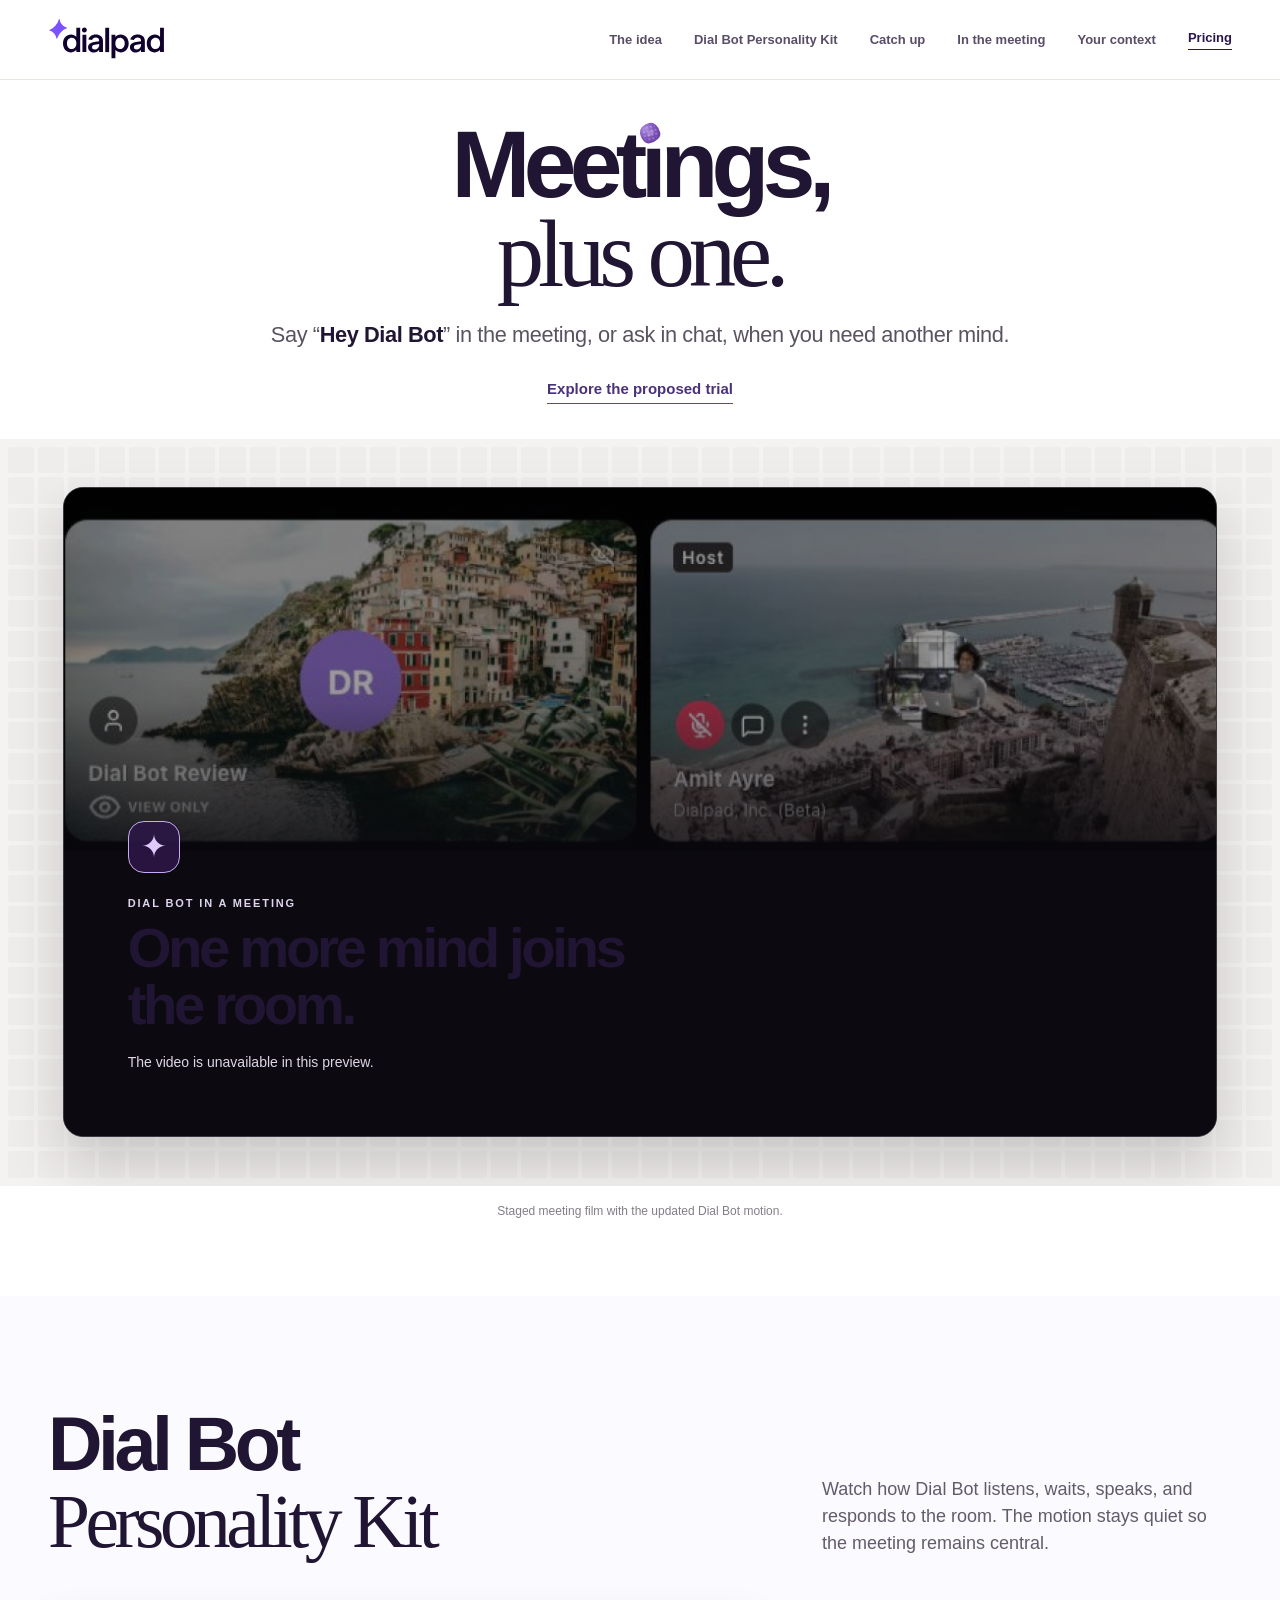
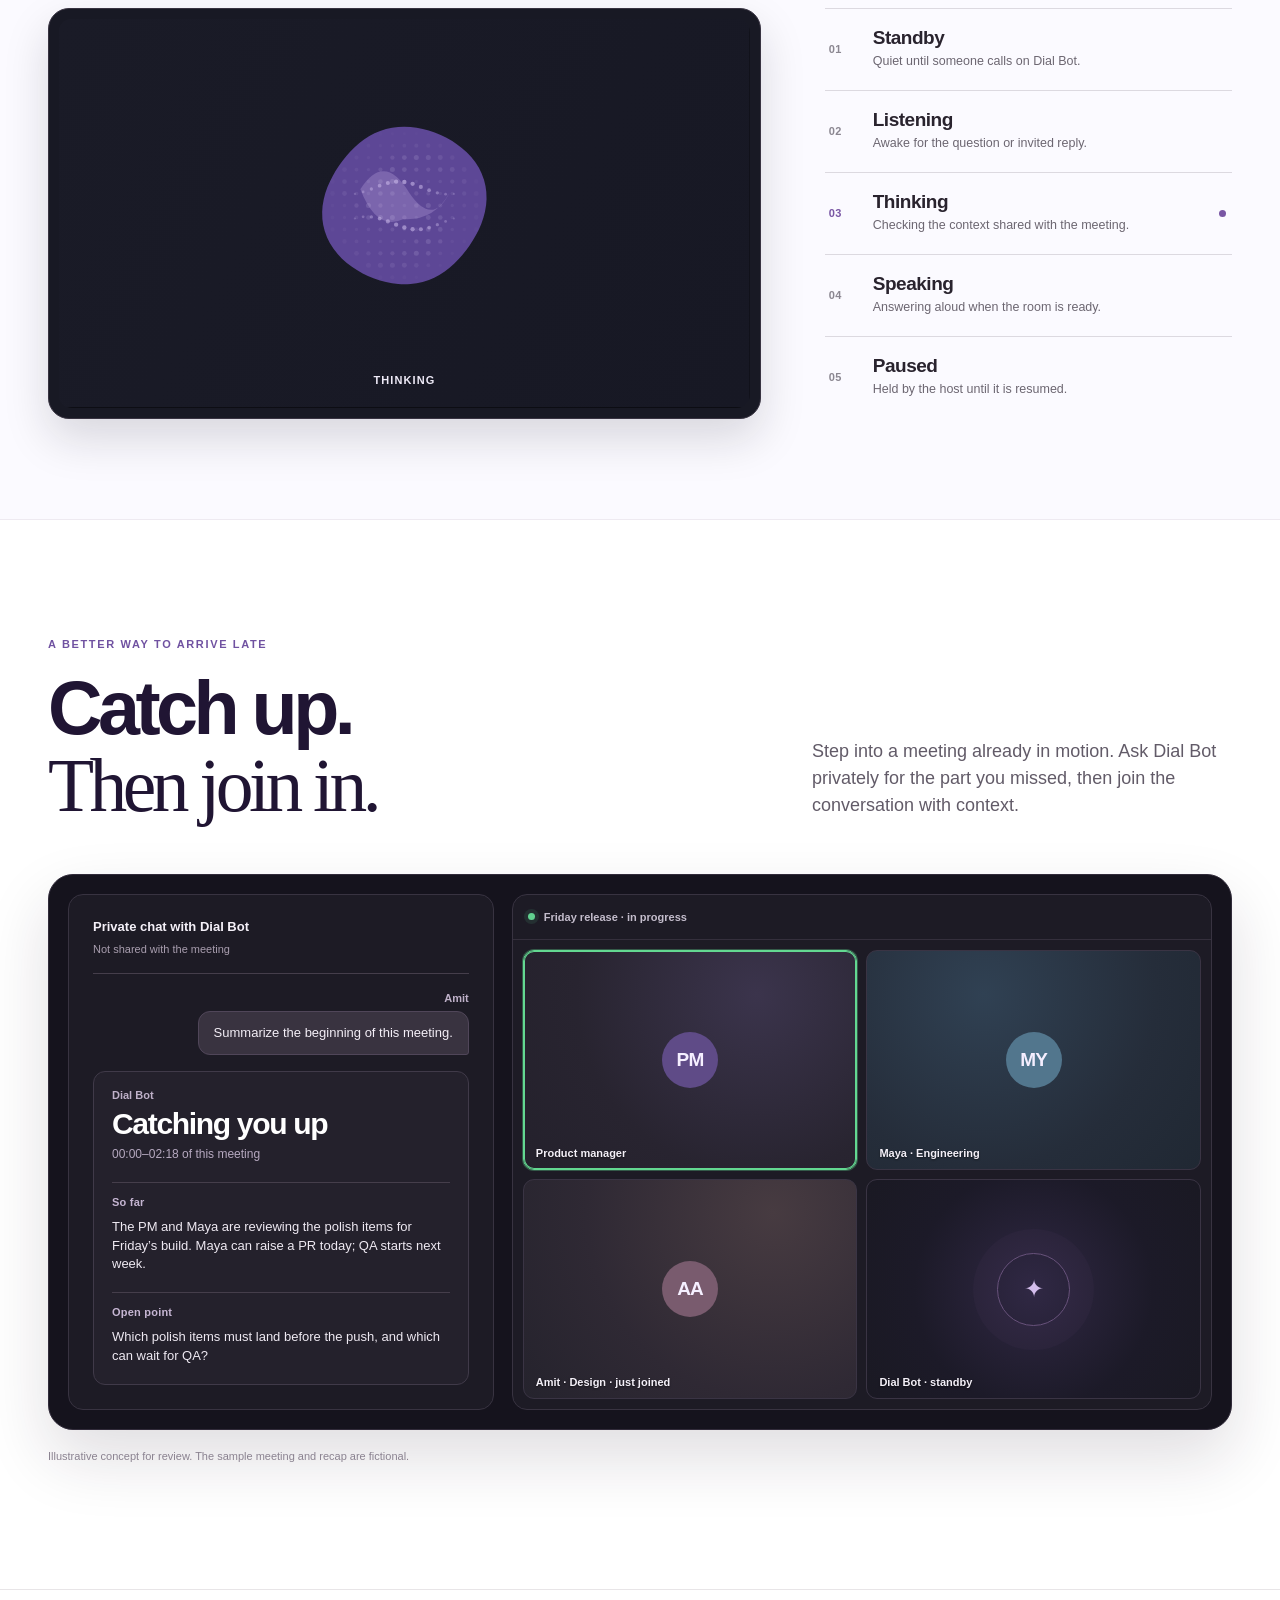
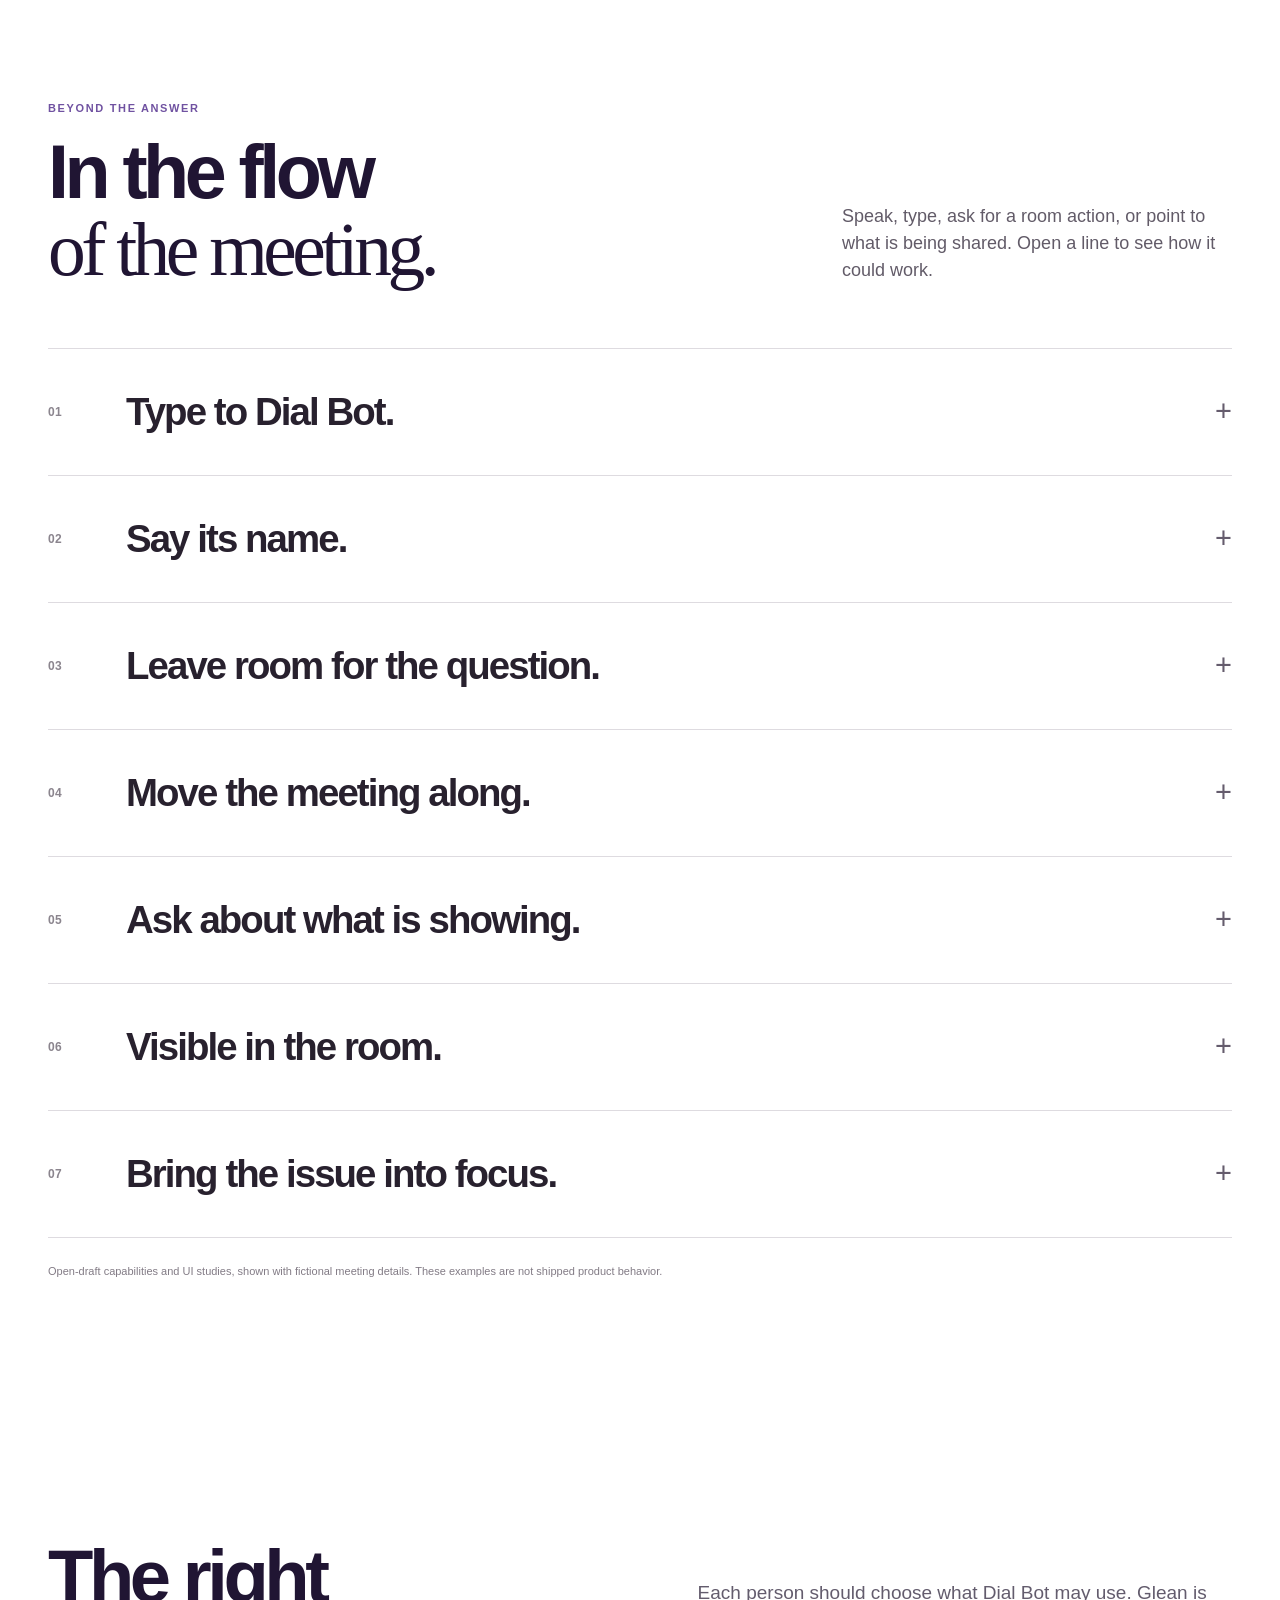
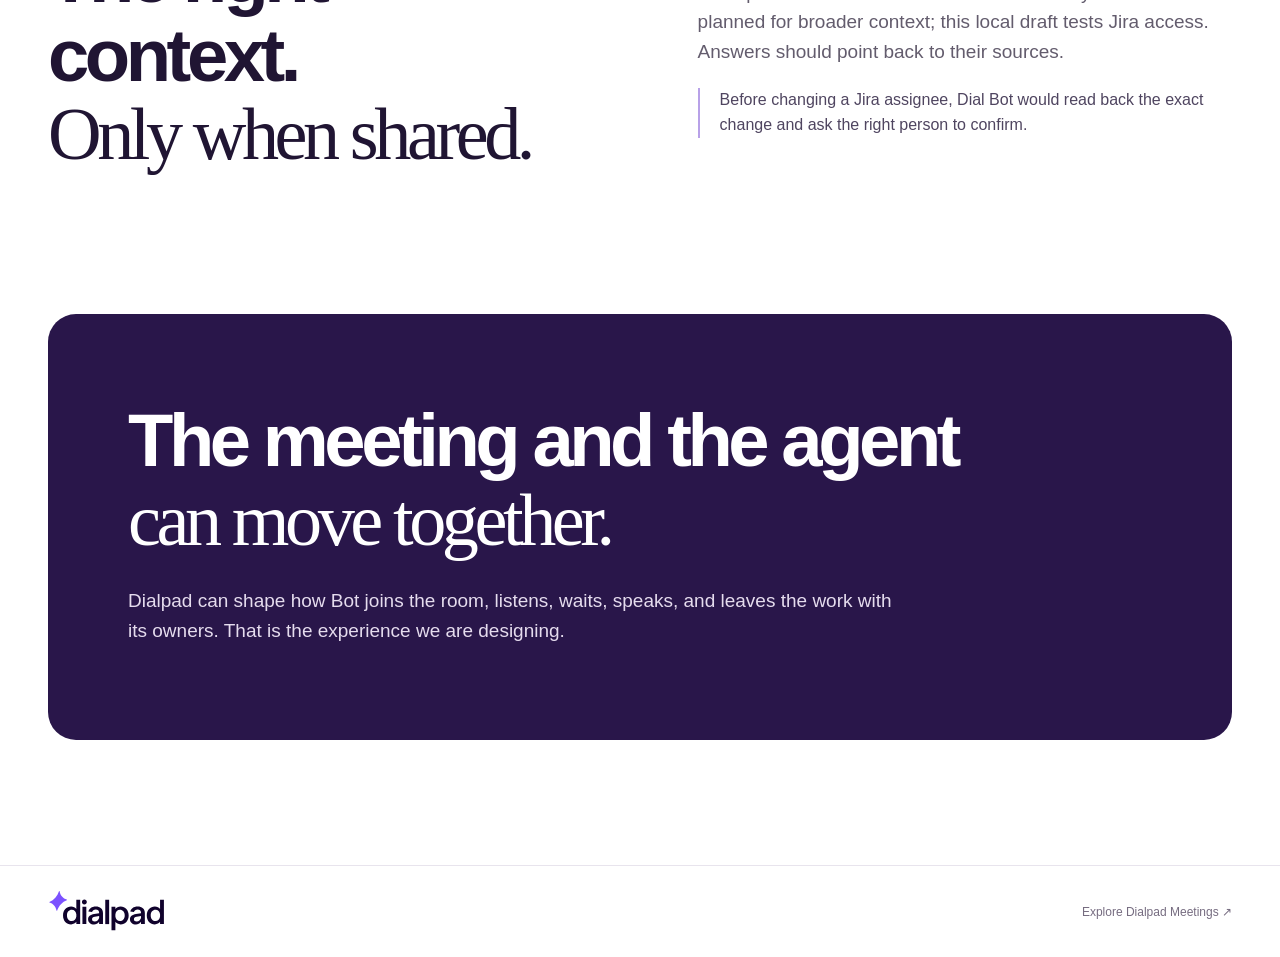
==== commit 0a9358e9: "Simplify Dial Bot feature descriptions" ====
--- a/dialbot/index.html
+++ b/dialbot/index.html
@@ -7,7 +7,7 @@
   <title>Dial Bot — Meetings, plus one</title>
   <link rel="icon" href="./assets/dialpad-logo.svg" type="image/svg+xml">
   <link rel="stylesheet" href="./assets/tokens-base-light.css"><link rel="stylesheet" href="./assets/tokens-dp-light.css">
-  <link rel="stylesheet" href="./local.css?v=personality-scroll1"><link rel="stylesheet" href="./catchup.css"><link rel="stylesheet" href="./features.css"><link rel="stylesheet" href="./hero-bot-tittle.css?v=3"><link rel="stylesheet" href="./hero-video-grid.css?v=2"><link rel="stylesheet" href="./pricing.css"><script src="./site.js" defer></script><script src="./mood-kit.js?v=personality-scroll1" defer></script><script src="./hero-bot-tittle.js" defer></script><script src="./hero-video-grid.js?v=2" defer></script>
+  <link rel="stylesheet" href="./local.css?v=personality-scroll1"><link rel="stylesheet" href="./catchup.css"><link rel="stylesheet" href="./features.css?v=single-copy1"><link rel="stylesheet" href="./hero-bot-tittle.css?v=3"><link rel="stylesheet" href="./hero-video-grid.css?v=2"><link rel="stylesheet" href="./pricing.css"><script src="./site.js" defer></script><script src="./mood-kit.js?v=personality-scroll1" defer></script><script src="./hero-bot-tittle.js" defer></script><script src="./hero-video-grid.js?v=2" defer></script>
 </head>
 <body>
   <a class="skip-link" href="#main">Skip to content</a>
@@ -107,31 +107,31 @@
         <div class="feature-list">
           <details class="feature-item">
             <summary><span class="feature-index">01</span><strong>Type to Dial Bot.</strong><span class="feature-preview">Ask in chat without taking the floor.</span><span class="feature-mark" aria-hidden="true"></span></summary>
-            <div class="feature-detail"><p>Address a question in meeting chat with <strong>@Dialbot</strong> or its name at the start.</p><p class="feature-example">For example, Maya can type “@Dialbot Which polish items are still open?” and get a reply in chat.</p></div>
+            <div class="feature-detail"><p>Start a meeting chat message with <strong>@Dialbot</strong> or its name to ask a question and get the answer in chat, without taking the floor.</p></div>
           </details>
           <details class="feature-item">
             <summary><span class="feature-index">02</span><strong>Say its name.</strong><span class="feature-preview">Use a clear spoken wake phrase.</span><span class="feature-mark" aria-hidden="true"></span></summary>
-            <div class="feature-detail"><p>A spoken question starts with “Hey Dial Bot,” so it knows who invited it in.</p><p class="feature-example">“Hey Dial Bot, what is still pending?” turns a room question into a request for Dial Bot.</p></div>
+            <div class="feature-detail"><p>Begin a spoken request with <strong>“Hey Dial Bot”</strong> to make clear the question is for it: “Hey Dial Bot, what’s still pending?”</p></div>
           </details>
           <details class="feature-item">
             <summary><span class="feature-index">03</span><strong>Leave room for the question.</strong><span class="feature-preview">A brief window for the same speaker.</span><span class="feature-mark" aria-hidden="true"></span></summary>
-            <div class="feature-detail"><p>After a bare “Hey Dial Bot,” the same speaker can finish the request without repeating the name.</p><p class="feature-example">Dial Bot can answer “Yes?” and wait briefly for that person’s next turn. This does not keep it listening through a long search.</p></div>
+            <div class="feature-detail"><p>If someone says only <strong>“Hey Dial Bot,”</strong> it can answer “Yes?” and give that speaker a brief moment to ask the question without repeating its name.</p></div>
           </details>
           <details class="feature-item">
             <summary><span class="feature-index">04</span><strong>Move the meeting along.</strong><span class="feature-preview">Requested timer and room controls.</span><span class="feature-mark" aria-hidden="true"></span></summary>
-            <div class="feature-detail"><p>Ask for a shared timer. A host or co-host can also request a room title change.</p><p class="feature-example">A visible action can finish without an extra spoken announcement; host-only changes remain gated by the speaker’s role.</p></div>
+            <div class="feature-detail"><p>Ask Dial Bot to start a shared timer; a host or co-host can also request a room title change. The result appears in the meeting without an unnecessary spoken announcement.</p></div>
           </details>
           <details class="feature-item">
             <summary><span class="feature-index">05</span><strong>Ask about what is showing.</strong><span class="feature-preview">A fresh look at the shared screen.</span><span class="feature-mark" aria-hidden="true"></span></summary>
-            <div class="feature-detail"><p>For a specific question, Dial Bot checks a fresh frame of the shared screen.</p><p class="feature-example">It looks again for each request instead of treating an earlier screen description as current.</p></div>
+            <div class="feature-detail"><p>When asked about the shared screen, Dial Bot checks a fresh frame for that question so its answer reflects what is showing now.</p></div>
           </details>
           <details class="feature-item">
             <summary><span class="feature-index">06</span><strong>Visible in the room.</strong><span class="feature-preview">Invited by the host, present with the team.</span><span class="feature-mark" aria-hidden="true"></span></summary>
-            <div class="feature-detail"><p>The host invites Dial Bot as a meeting participant when the group wants it there.</p><p class="feature-example">Its tile stays visible with the people while it waits quietly to be asked.</p></div>
+            <div class="feature-detail"><p>The host invites Dial Bot as a visible meeting participant; its tile stays with the group and waits quietly for a request.</p></div>
           </details>
           <details class="feature-item">
             <summary><span class="feature-index">07</span><strong>Bring the issue into focus.</strong><span class="feature-preview">A specific source for the answer.</span><span class="feature-mark" aria-hidden="true"></span></summary>
-            <div class="feature-detail"><p>A Jira issue shared for the question can anchor an answer and give the team a source to open.</p><p class="feature-example">The exact connection and sharing flow is still being explored; this study does not prescribe a Jira sign-in screen.</p></div>
+            <div class="feature-detail"><p>A Jira issue shared for the question gives Dial Bot a specific source to answer from and link back to. The connection and sharing flow are still being explored.</p></div>
           </details>
         </div>
         <p class="feature-status">Open-draft capabilities and UI studies, shown with fictional meeting details. These examples are not shipped product behavior.</p>
--- a/dialbot/features.css
+++ b/dialbot/features.css
@@ -108,7 +108,6 @@
   line-height: 1.5;
 }
 .feature-detail p:last-child { margin-bottom: 0; }
-.feature-detail .feature-example { color: #79717e; font-size: 15px; }
 .feature-detail strong { color: #453053; font-weight: 700; }
 .feature-status {
   max-width: 770px;
@@ -145,6 +144,5 @@
   .feature-index { font-size: 11px; }
   .feature-detail { padding: 0 22px 27px 42px; }
   .feature-detail p { font-size: 16px; }
-  .feature-detail .feature-example { font-size: 14px; }
   .feature-status { font-size: 10px; }
 }
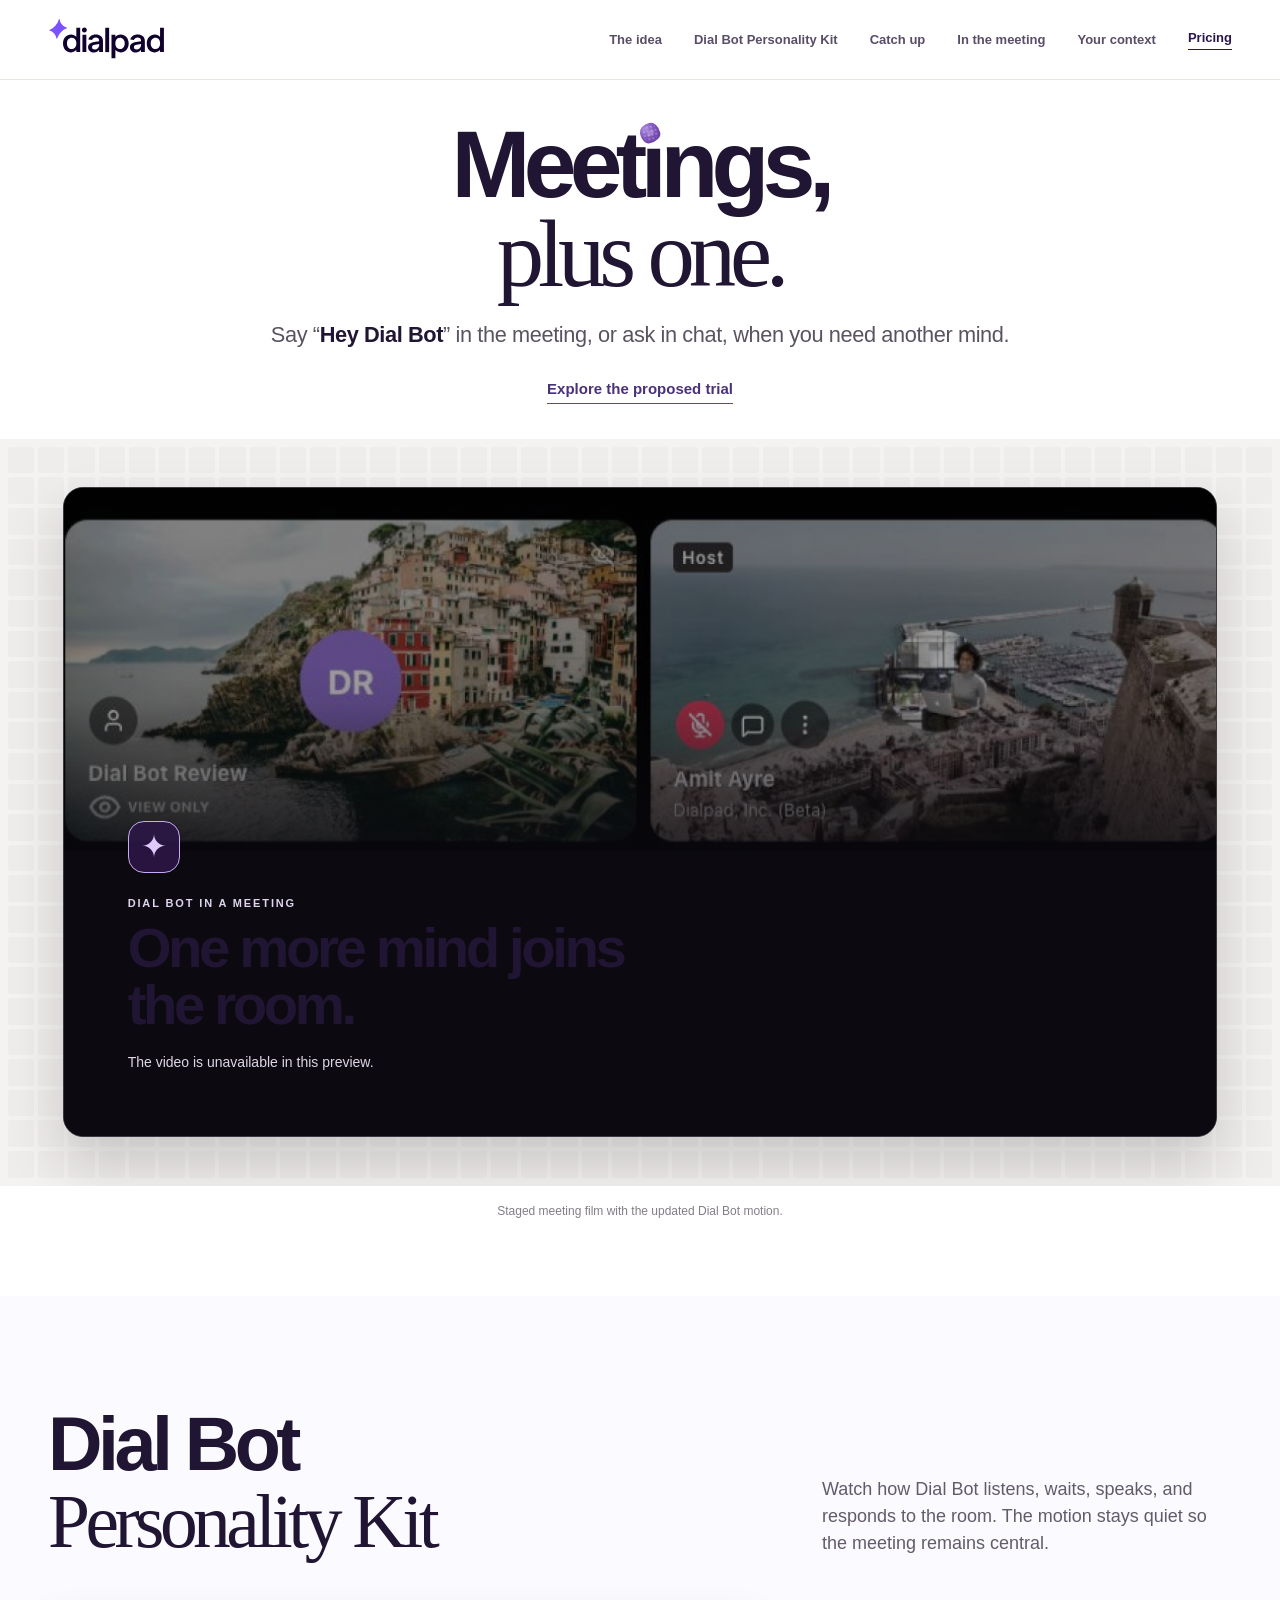
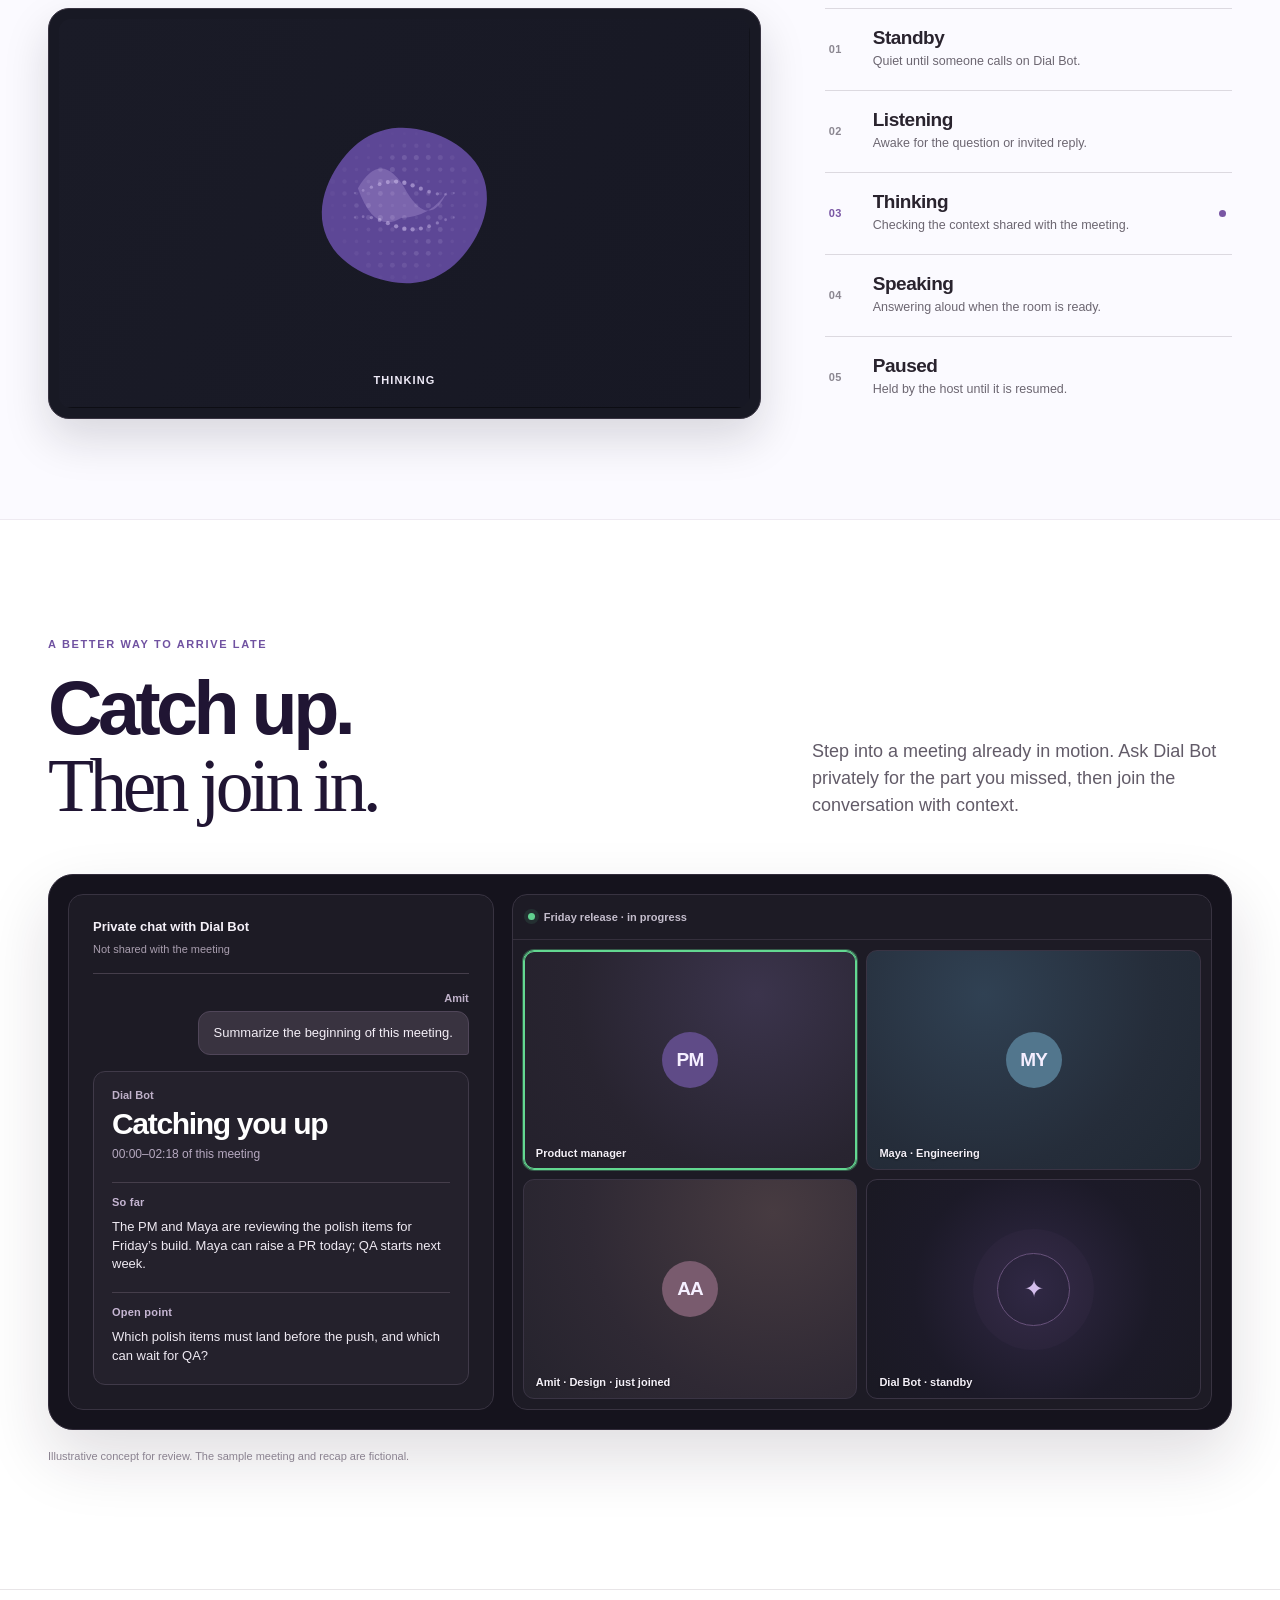
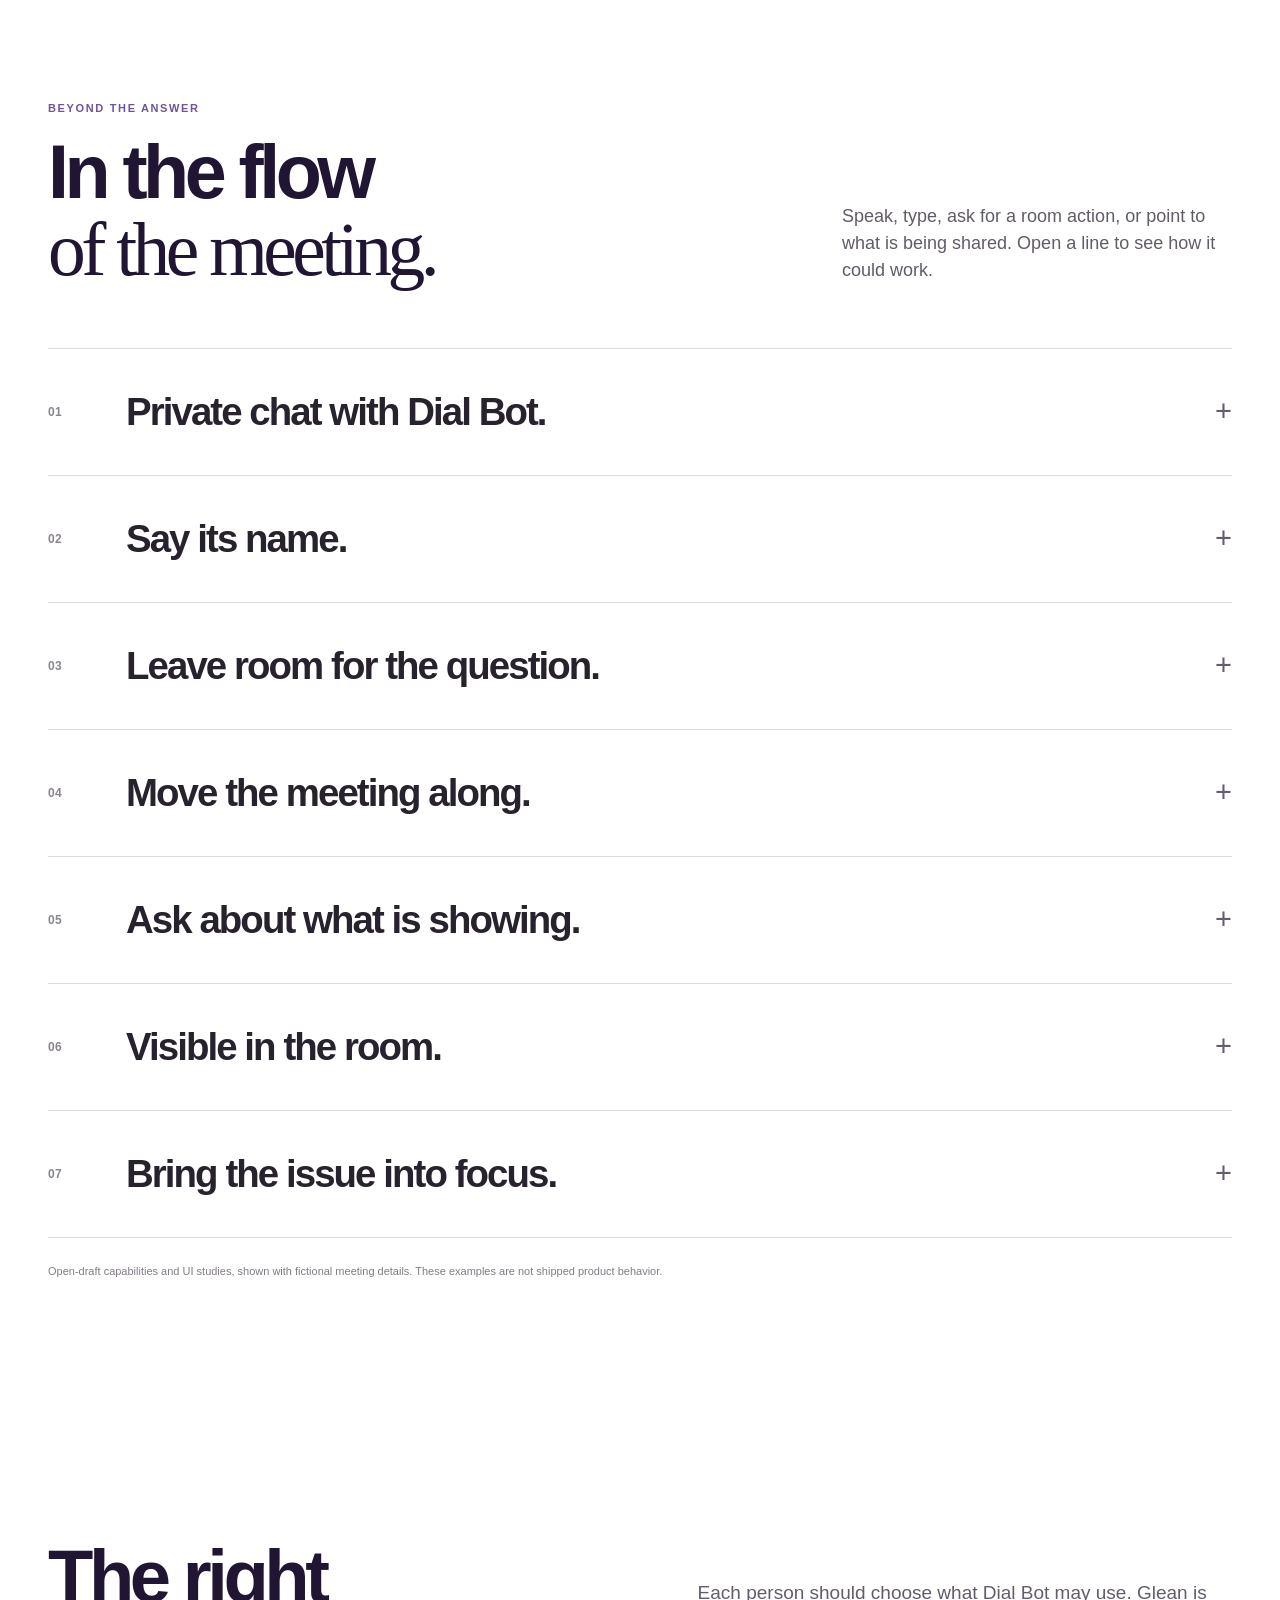
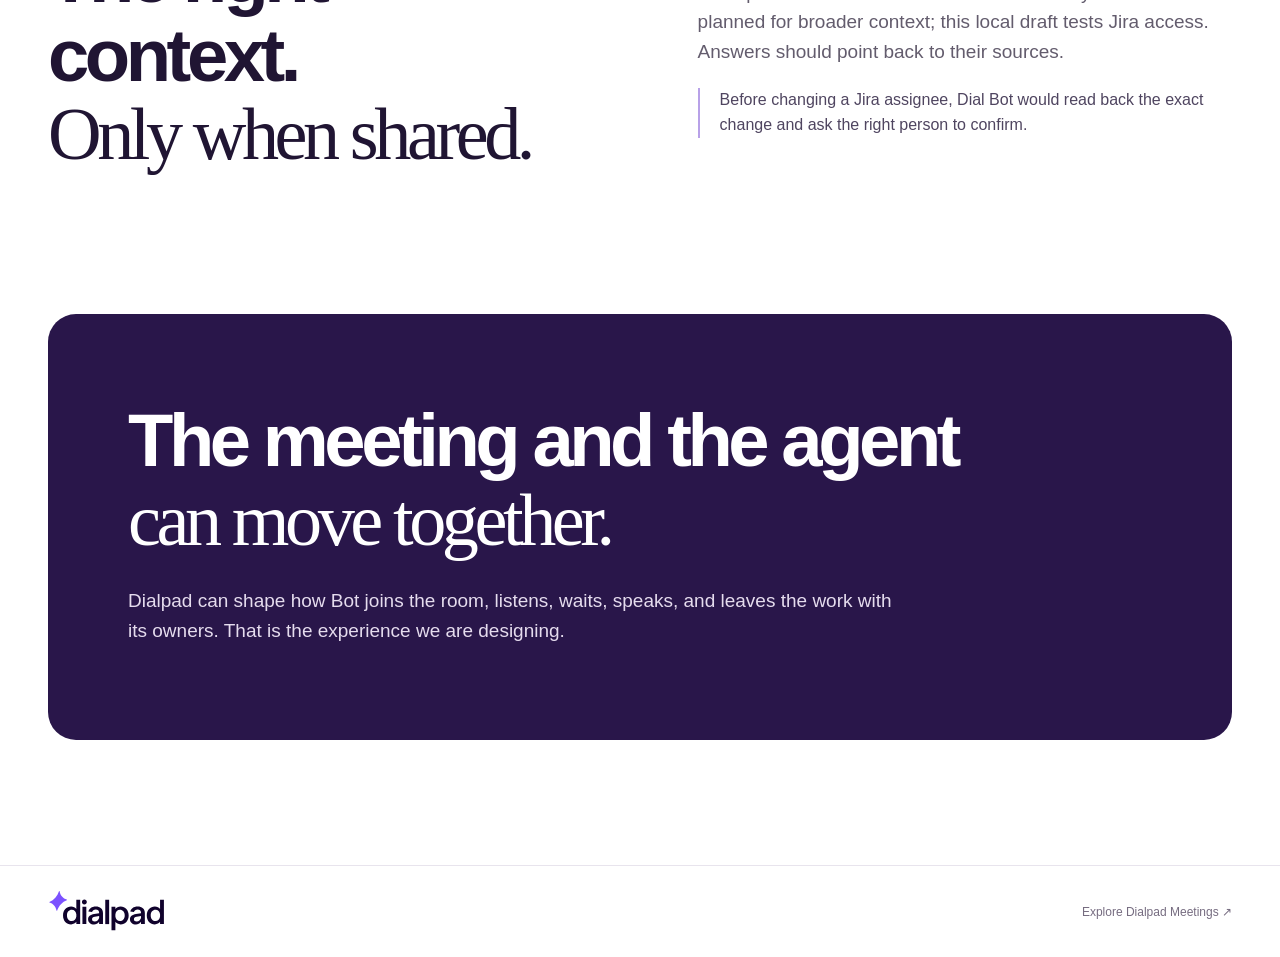
==== commit 5bd8e178: "Clarify private Dial Bot chat feature" ====
--- a/dialbot/index.html
+++ b/dialbot/index.html
@@ -106,8 +106,8 @@
         </div>
         <div class="feature-list">
           <details class="feature-item">
-            <summary><span class="feature-index">01</span><strong>Type to Dial Bot.</strong><span class="feature-preview">Ask in chat without taking the floor.</span><span class="feature-mark" aria-hidden="true"></span></summary>
-            <div class="feature-detail"><p>Start a meeting chat message with <strong>@Dialbot</strong> or its name to ask a question and get the answer in chat, without taking the floor.</p></div>
+            <summary><span class="feature-index">01</span><strong>Private chat with Dial Bot.</strong><span class="feature-preview">A conversation only you can see.</span><span class="feature-mark" aria-hidden="true"></span></summary>
+            <div class="feature-detail"><p>Open a private thread with Dial Bot in the meeting chat. Ask a question and see its reply there, without posting either to the group.</p></div>
           </details>
           <details class="feature-item">
             <summary><span class="feature-index">02</span><strong>Say its name.</strong><span class="feature-preview">Use a clear spoken wake phrase.</span><span class="feature-mark" aria-hidden="true"></span></summary>
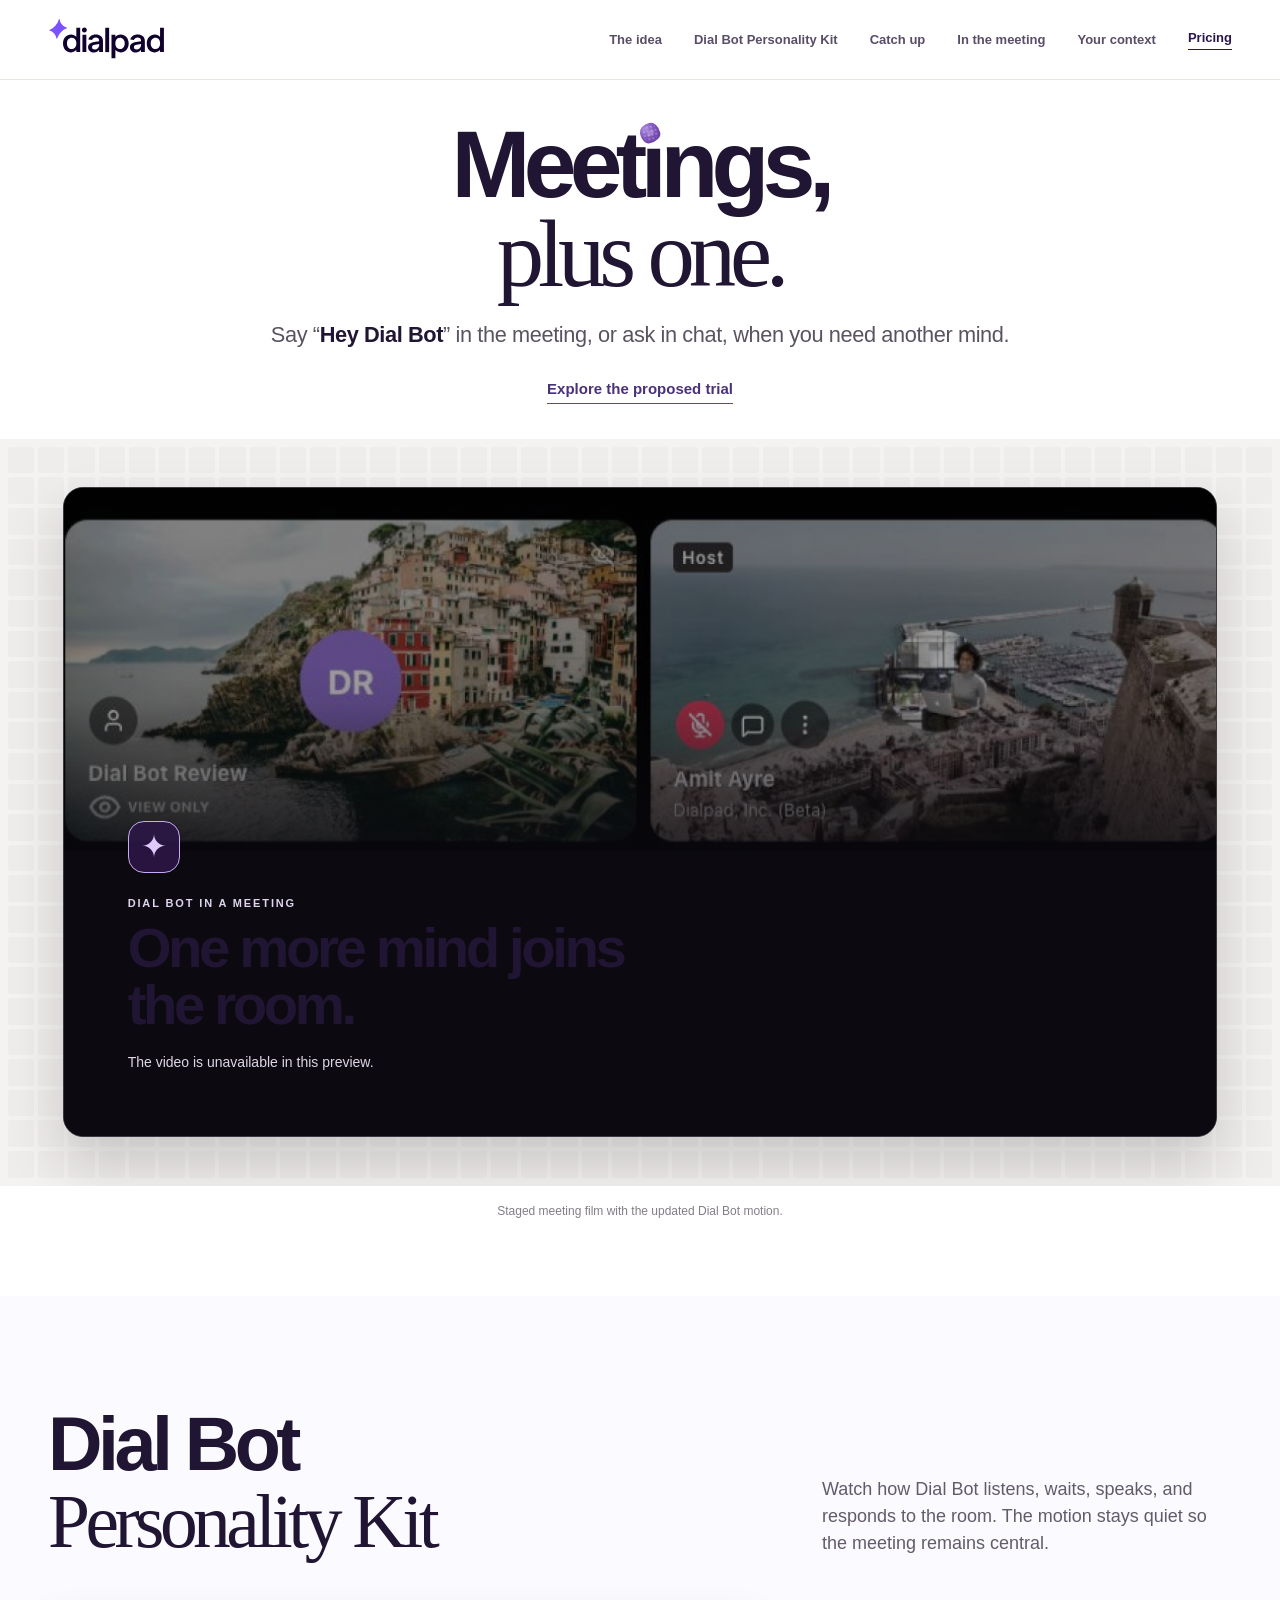
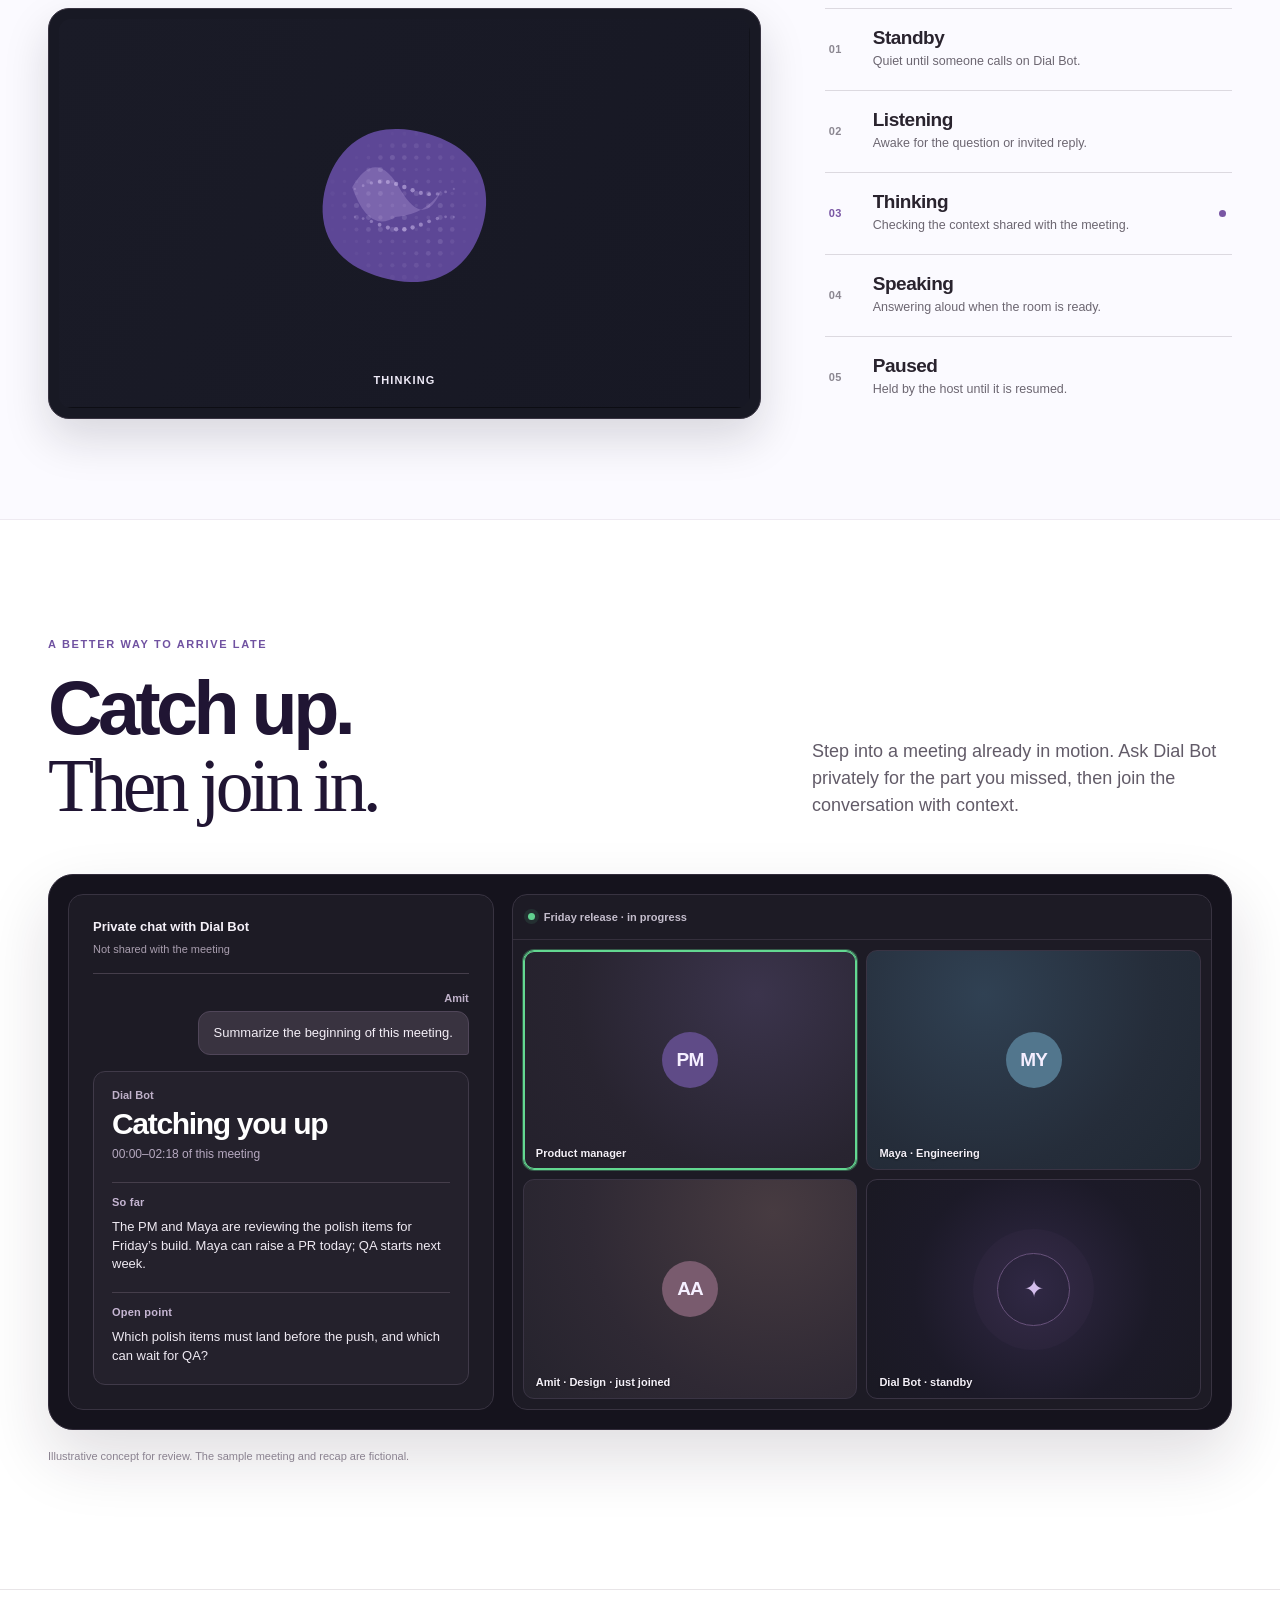
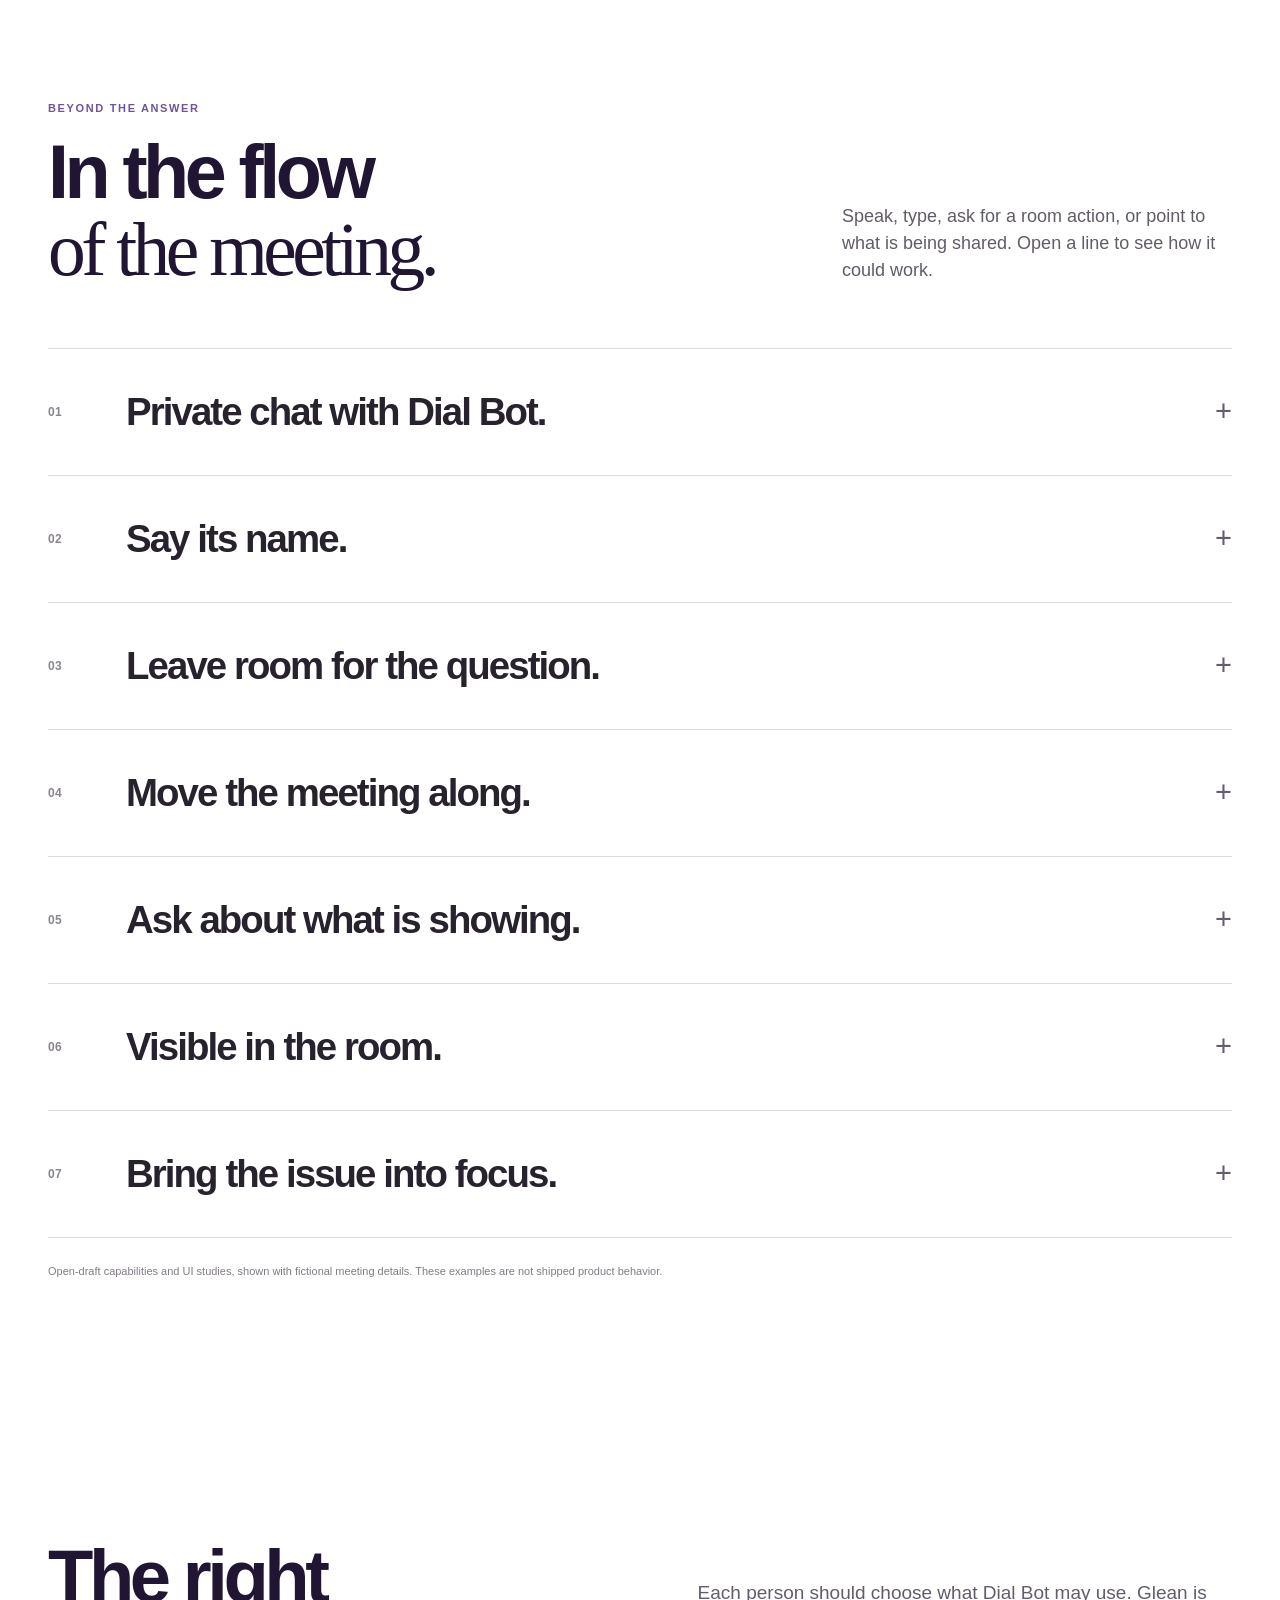
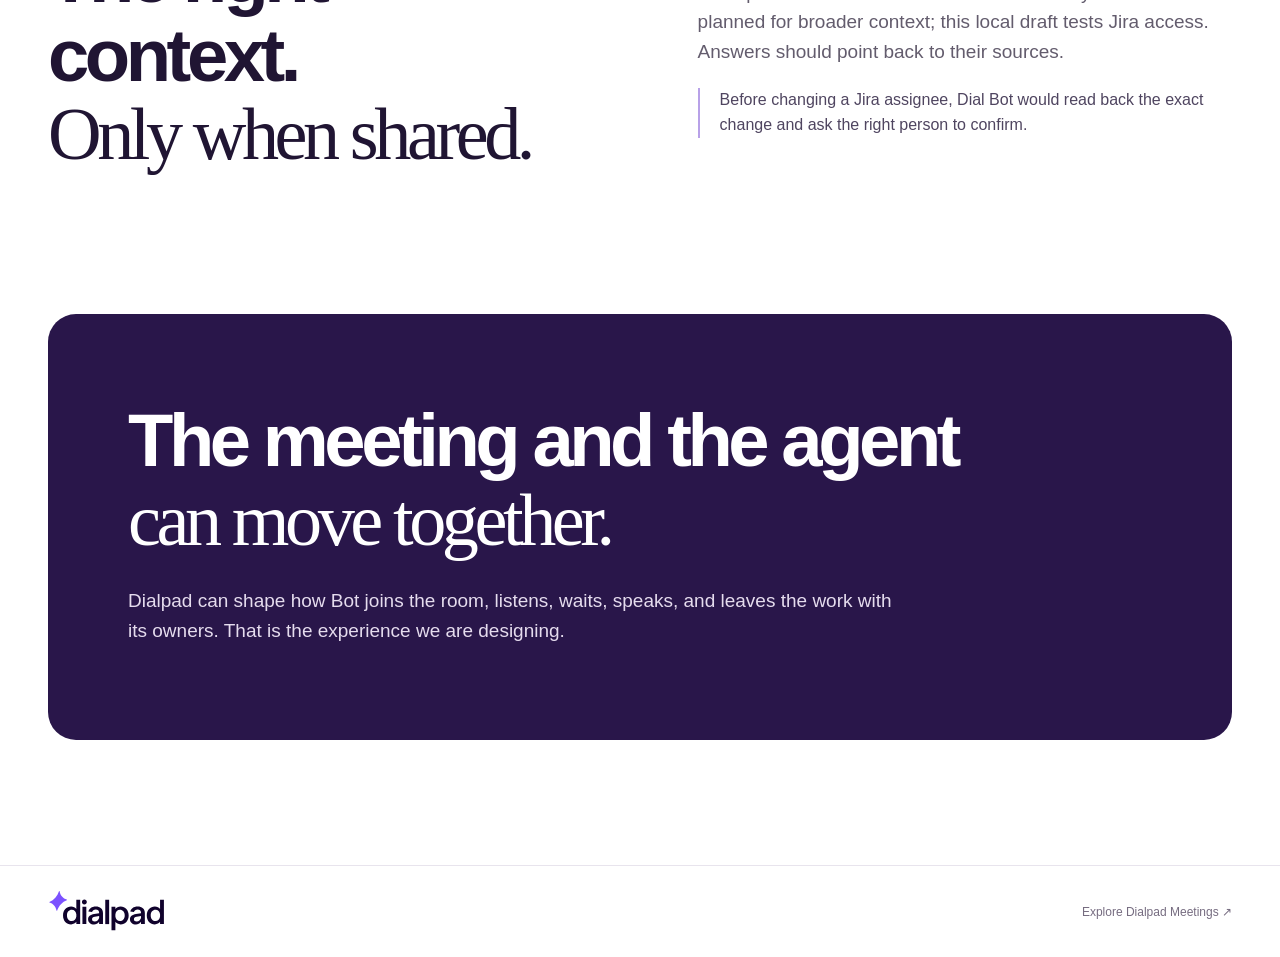
==== commit 0a4c3100: "Add visible play prompt to Dial Bot film" ====
--- a/dialbot/index.html
+++ b/dialbot/index.html
@@ -7,7 +7,7 @@
   <title>Dial Bot — Meetings, plus one</title>
   <link rel="icon" href="./assets/dialpad-logo.svg" type="image/svg+xml">
   <link rel="stylesheet" href="./assets/tokens-base-light.css"><link rel="stylesheet" href="./assets/tokens-dp-light.css">
-  <link rel="stylesheet" href="./local.css?v=personality-scroll1"><link rel="stylesheet" href="./catchup.css"><link rel="stylesheet" href="./features.css?v=single-copy1"><link rel="stylesheet" href="./hero-bot-tittle.css?v=3"><link rel="stylesheet" href="./hero-video-grid.css?v=2"><link rel="stylesheet" href="./pricing.css"><script src="./site.js" defer></script><script src="./mood-kit.js?v=personality-scroll1" defer></script><script src="./hero-bot-tittle.js" defer></script><script src="./hero-video-grid.js?v=2" defer></script>
+  <link rel="stylesheet" href="./local.css?v=play1"><link rel="stylesheet" href="./catchup.css"><link rel="stylesheet" href="./features.css?v=single-copy1"><link rel="stylesheet" href="./hero-bot-tittle.css?v=3"><link rel="stylesheet" href="./hero-video-grid.css?v=2"><link rel="stylesheet" href="./pricing.css"><script src="./site.js?v=play1" defer></script><script src="./mood-kit.js?v=personality-scroll1" defer></script><script src="./hero-bot-tittle.js" defer></script><script src="./hero-video-grid.js?v=2" defer></script>
 </head>
 <body>
   <a class="skip-link" href="#main">Skip to content</a>
@@ -23,7 +23,8 @@
         <div class="hero-video-grid" id="hero-video-grid" aria-hidden="true"></div>
         <div class="film-stage" id="film-stage">
           <div class="film-placeholder"><img src="./assets/camera-off-meeting.png" alt="Dialpad camera-off meeting tiles"><div class="poster-shade"></div><div class="poster-content"><span class="poster-mark" aria-hidden="true">✦</span><span class="poster-kicker">Dial Bot in a meeting</span><strong>One more mind joins the room.</strong><small>The video is unavailable in this preview.</small></div></div>
-          <video id="hero-film" controls playsinline preload="metadata" aria-label="Dial Bot pod meeting film" data-src="./assets/dial-bot-pod-film-mood-kit-local-v2.mp4?v=5c26116c" hidden>Your browser does not support video playback.</video>
+          <video id="hero-film" controls playsinline preload="metadata" tabindex="0" aria-label="Dial Bot pod meeting film" data-src="./assets/dial-bot-pod-film-mood-kit-local-v2.mp4?v=5c26116c" hidden>Your browser does not support video playback.</video>
+          <button class="film-play" id="film-play" type="button" aria-label="Watch the meeting: play the Dial Bot film" hidden><span class="film-play-icon" aria-hidden="true"></span><span class="film-play-label">Watch the meeting</span></button>
         </div>
       </div>
       <p class="hero-caption">Staged meeting film with the updated Dial Bot motion.</p>
--- a/dialbot/local.css
+++ b/dialbot/local.css
@@ -62,9 +62,16 @@
 .hero-lede strong{color:var(--ink);font-weight:760}
 .hero-showcase{width:min(calc(100% - 28px),1520px);margin:35px auto 0;padding:clamp(18px,3.8vw,52px);border-radius:29px;background:linear-gradient(140deg,#f5f5f4 0%,#ebebed 100%)}
 .hero-showcase .film-stage{border-radius:20px;border:1px solid #3b3a42;box-shadow:0 28px 55px #19171c2e}
+.film-play{position:absolute;z-index:2;top:50%;left:50%;transform:translate(-50%,-50%);display:flex;flex-direction:column;align-items:center;gap:12px;padding:10px;border:0;background:transparent;color:#fff;cursor:pointer;transition:opacity .2s ease}
+.film-play[hidden]{display:none}.film-play.is-dismissed{opacity:0;pointer-events:none}
+.film-play-icon{display:grid;place-items:center;width:78px;height:78px;border-radius:50%;background:#fff;box-shadow:0 8px 28px #0006}
+.film-play-icon::before{content:'';display:block;margin-left:5px;border-top:11px solid transparent;border-bottom:11px solid transparent;border-left:18px solid #37224f}
+.film-play-label{padding:7px 12px;border-radius:999px;background:#17131dcc;font-size:14px;font-weight:750;line-height:1.2;white-space:nowrap}
+.film-play:hover .film-play-icon{background:#f2ecfb}.film-play:focus-visible{outline:none}.film-play:focus-visible .film-play-icon{outline:3px solid #fff;outline-offset:4px}
+@media(prefers-reduced-motion:reduce){.film-play{transition:none}}
 .hero-caption{max-width:760px;margin:17px auto 0;padding:0 20px 76px;text-align:center;color:#847d89;font-size:12px;line-height:1.45}
 @media(max-width:900px){.hero{padding-top:55px}.hero-copy h1{font-size:clamp(66px,9vw,92px)}.hero-showcase{margin-top:52px;padding:30px}.hero-caption{padding-bottom:65px}}
-@media(max-width:620px){.hero{padding-top:44px}.hero-copy h1{font-size:clamp(52px,13vw,67px);margin:0 0 18px}.hero-lede{font-size:18px;line-height:1.47}.hero-showcase{width:calc(100% - 16px);margin-top:39px;padding:11px;border-radius:19px}.hero-showcase .film-stage{border-radius:12px}.hero-caption{font-size:10px;margin-top:13px;padding-bottom:48px}}
+@media(max-width:620px){.hero{padding-top:44px}.hero-copy h1{font-size:clamp(52px,13vw,67px);margin:0 0 18px}.hero-lede{font-size:18px;line-height:1.47}.hero-showcase{width:calc(100% - 16px);margin-top:39px;padding:11px;border-radius:19px}.hero-showcase .film-stage{border-radius:12px}.film-play{gap:8px}.film-play-icon{width:58px;height:58px}.film-play-icon::before{border-top-width:8px;border-bottom-width:8px;border-left-width:14px}.film-play-label{font-size:12px}.hero-caption{font-size:10px;margin-top:13px;padding-bottom:48px}}
 
 /* Local halftone study for the Dial Bot Personality Kit. It does not replace app motion. */
 .emotions-showcase{background:#fbfaff}
--- a/dialbot/pricing.css
+++ b/dialbot/pricing.css
@@ -37,6 +37,11 @@
 .pack-choice span{display:flex;flex-direction:column;gap:6px}
 .pack-choice strong{font-size:16px;font-weight:720}
 .pack-choice small{font-size:14px;line-height:1.4;color:#6d6474}
+.pack-cap{margin:24px 0 0 32px;padding-left:18px;border-left:2px solid #ded9e4}
+.pack-cap[hidden]{display:none}
+.pack-cap label{display:block;font-size:14px;font-weight:700;margin-bottom:9px}
+.calculator-inputs .pack-cap input[type=number]{width:105px;height:48px;font-size:23px}
+.pack-cap p{font-size:13px;line-height:1.4;color:#766e7b;margin:9px 0 0}
 .calculator-result{padding:40px 45px}
 .calculator-result>span{font-size:15px;color:#655b70}
 .calculator-result>strong{display:block;font-size:clamp(62px,7vw,95px);line-height:1;letter-spacing:-.07em;margin:7px 0 27px}
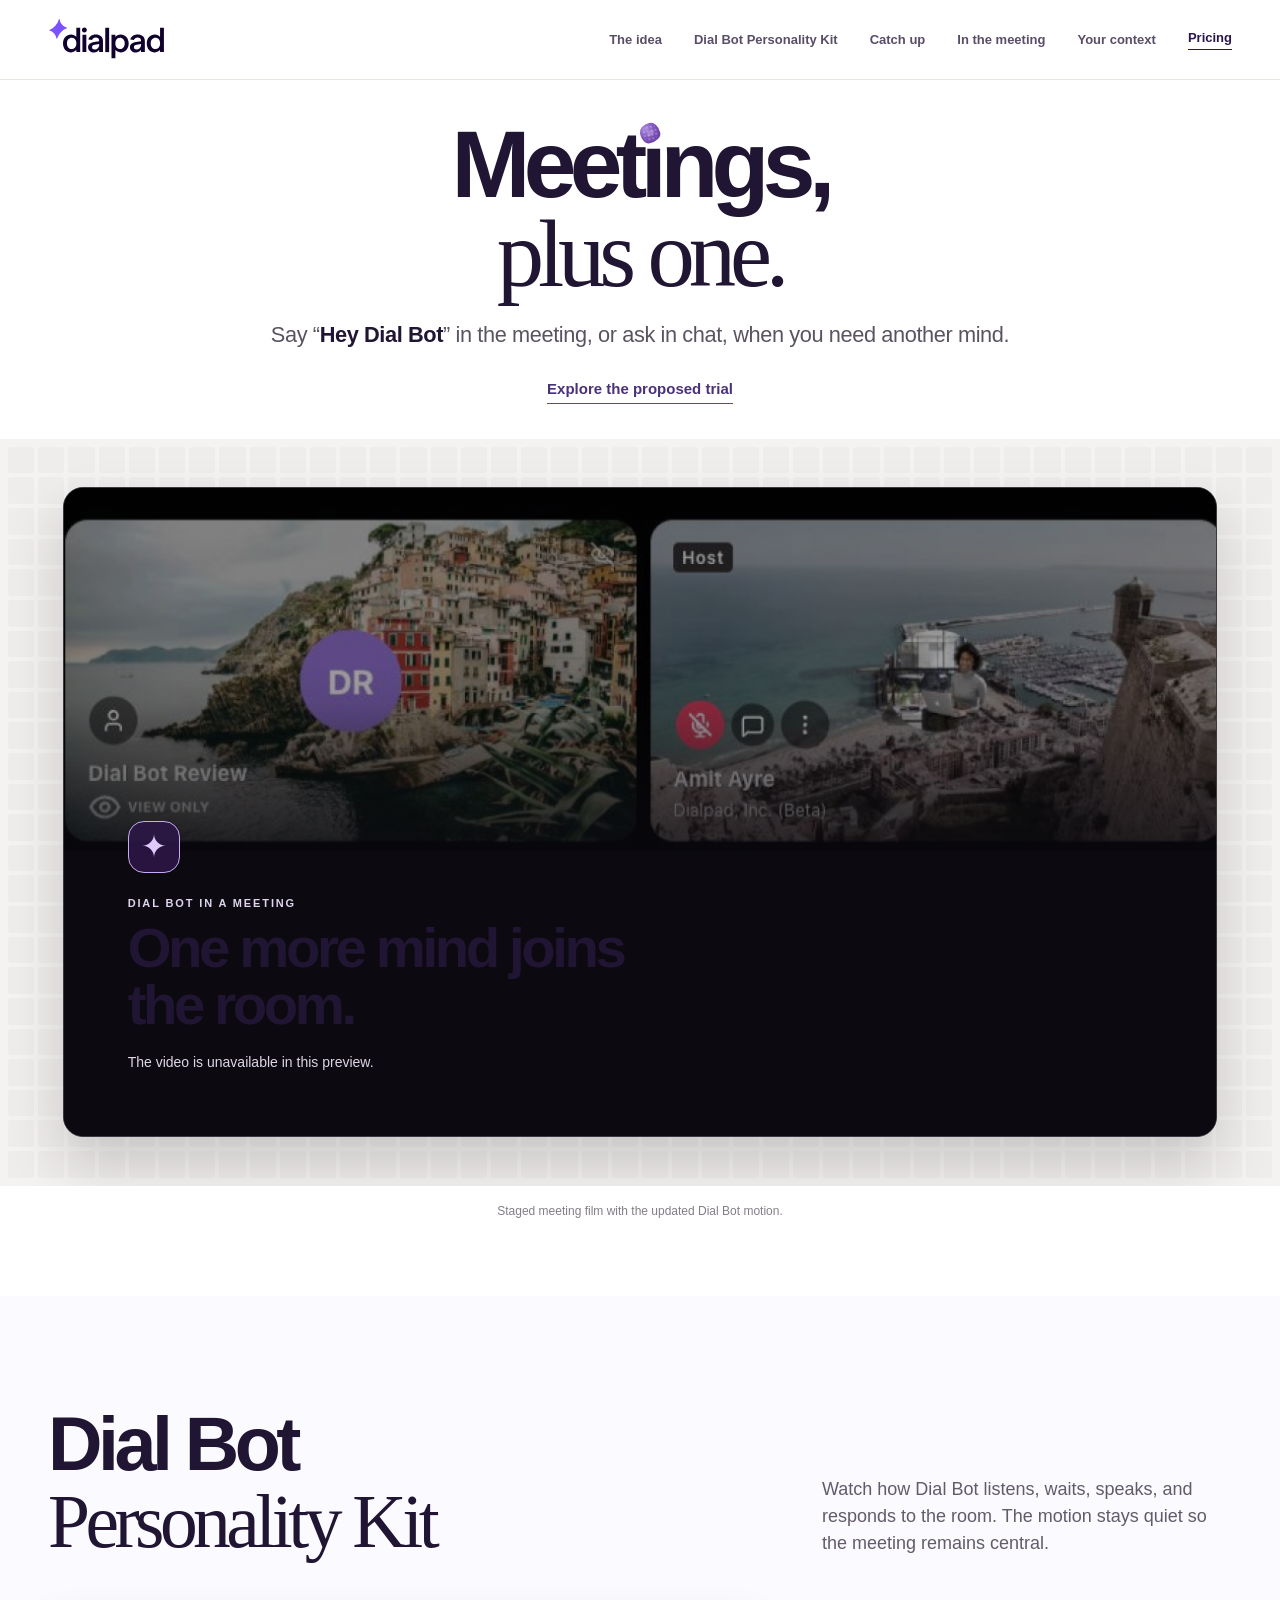
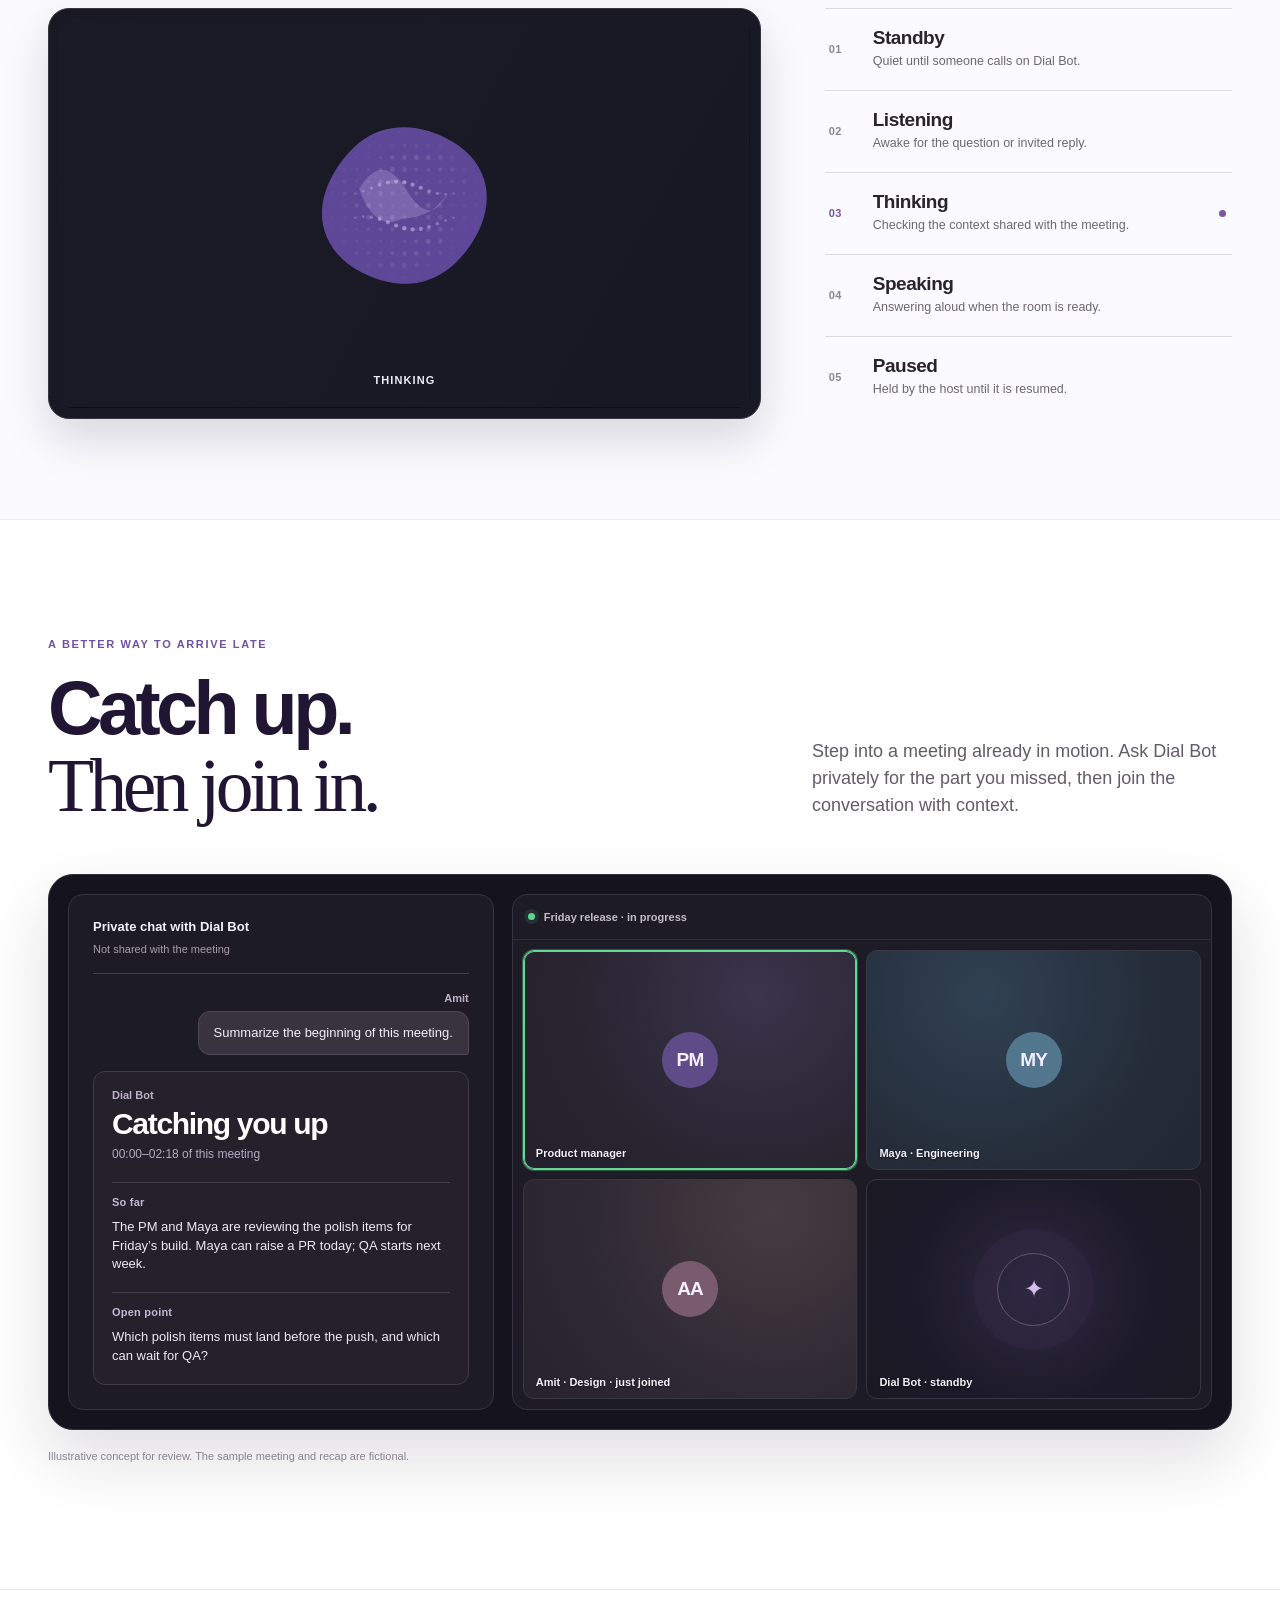
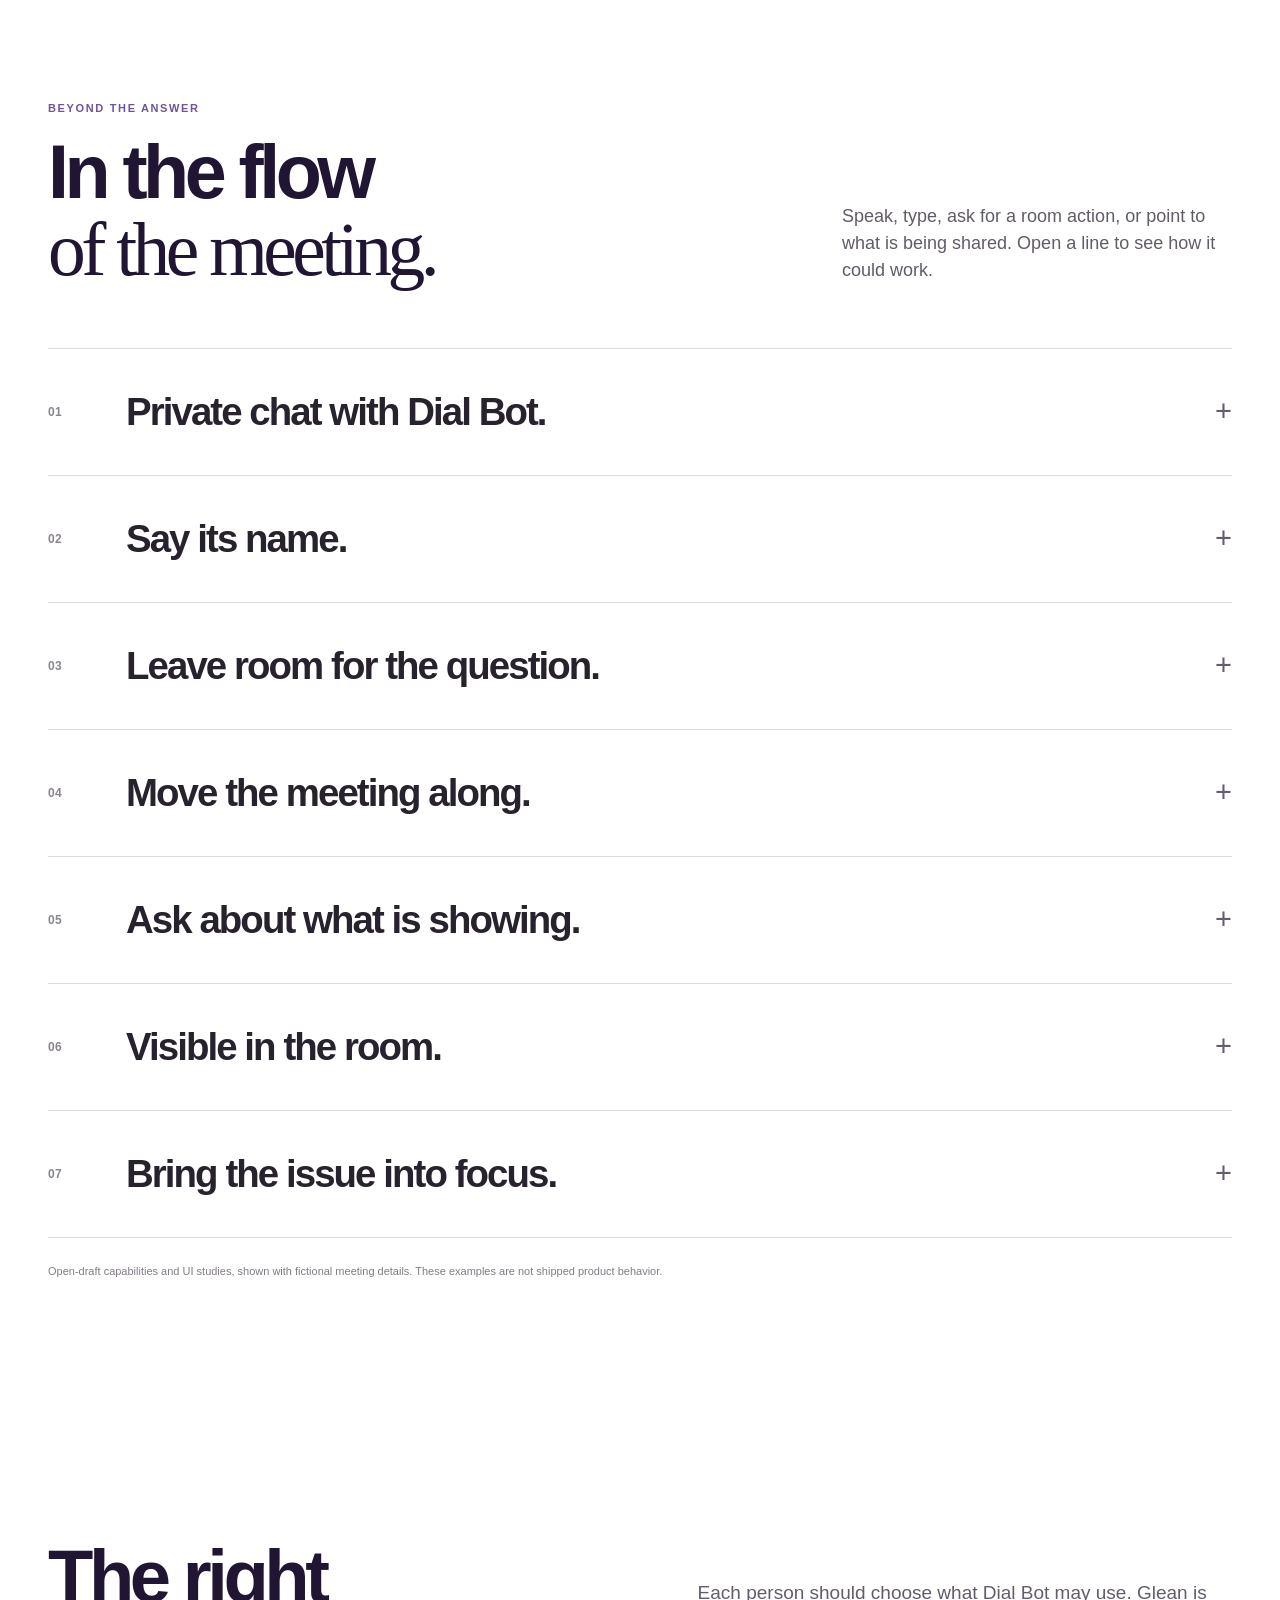
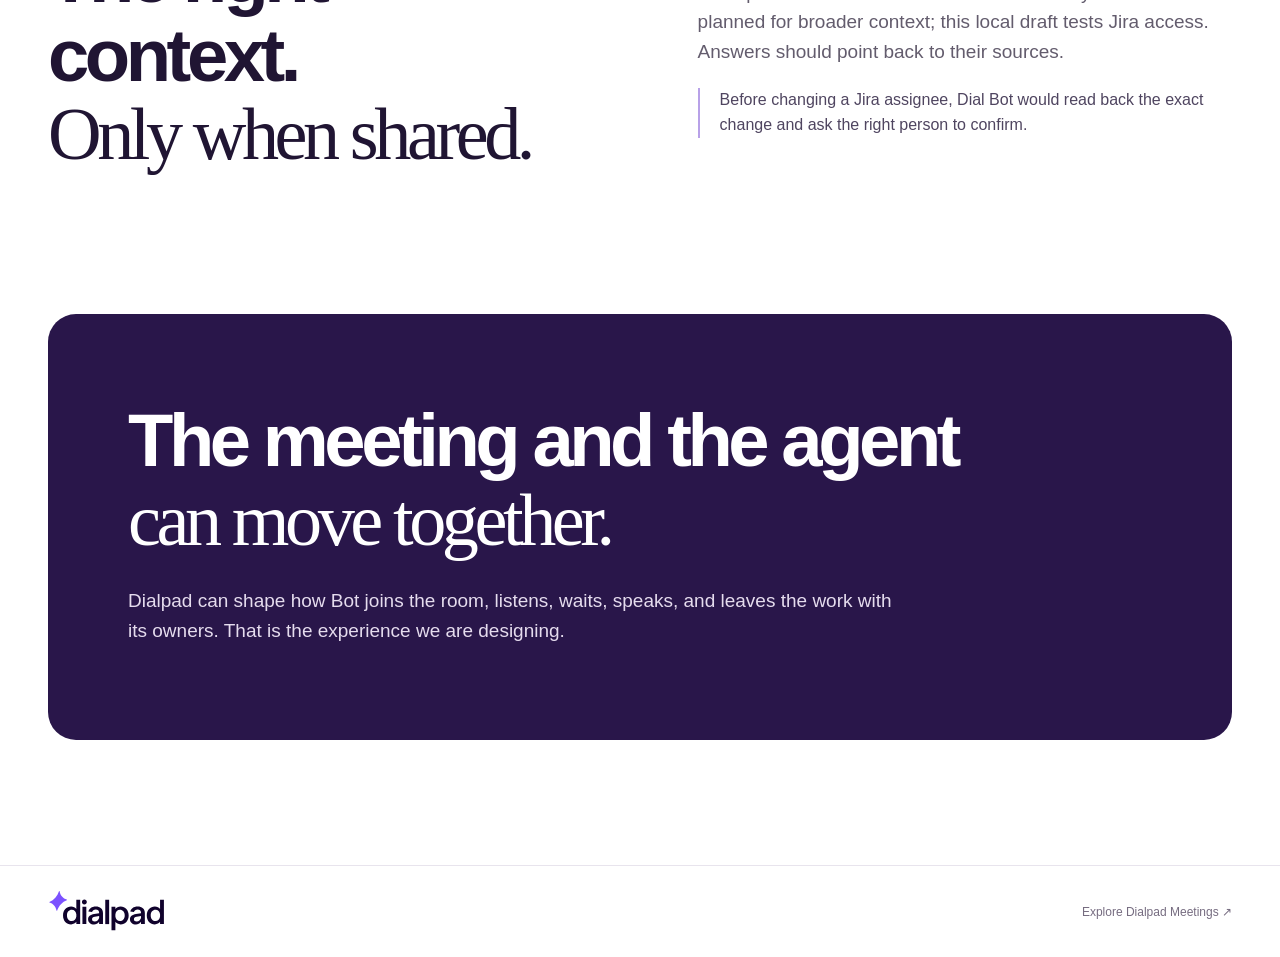
==== commit bacea077: "Show film frame immediately on Dial Bot page" ====
--- a/dialbot/index.html
+++ b/dialbot/index.html
@@ -7,7 +7,7 @@
   <title>Dial Bot — Meetings, plus one</title>
   <link rel="icon" href="./assets/dialpad-logo.svg" type="image/svg+xml">
   <link rel="stylesheet" href="./assets/tokens-base-light.css"><link rel="stylesheet" href="./assets/tokens-dp-light.css">
-  <link rel="stylesheet" href="./local.css?v=play1"><link rel="stylesheet" href="./catchup.css"><link rel="stylesheet" href="./features.css?v=single-copy1"><link rel="stylesheet" href="./hero-bot-tittle.css?v=3"><link rel="stylesheet" href="./hero-video-grid.css?v=2"><link rel="stylesheet" href="./pricing.css"><script src="./site.js?v=play1" defer></script><script src="./mood-kit.js?v=personality-scroll1" defer></script><script src="./hero-bot-tittle.js" defer></script><script src="./hero-video-grid.js?v=2" defer></script>
+  <link rel="stylesheet" href="./local.css?v=poster1"><link rel="stylesheet" href="./catchup.css"><link rel="stylesheet" href="./features.css?v=single-copy1"><link rel="stylesheet" href="./hero-bot-tittle.css?v=3"><link rel="stylesheet" href="./hero-video-grid.css?v=2"><link rel="stylesheet" href="./pricing.css"><script src="./site.js?v=poster1" defer></script><script src="./mood-kit.js?v=personality-scroll1" defer></script><script src="./hero-bot-tittle.js" defer></script><script src="./hero-video-grid.js?v=2" defer></script>
 </head>
 <body>
   <a class="skip-link" href="#main">Skip to content</a>
@@ -22,9 +22,9 @@
       <div class="hero-showcase" aria-label="Dial Bot meeting film">
         <div class="hero-video-grid" id="hero-video-grid" aria-hidden="true"></div>
         <div class="film-stage" id="film-stage">
-          <div class="film-placeholder"><img src="./assets/camera-off-meeting.png" alt="Dialpad camera-off meeting tiles"><div class="poster-shade"></div><div class="poster-content"><span class="poster-mark" aria-hidden="true">✦</span><span class="poster-kicker">Dial Bot in a meeting</span><strong>One more mind joins the room.</strong><small>The video is unavailable in this preview.</small></div></div>
-          <video id="hero-film" controls playsinline preload="metadata" tabindex="0" aria-label="Dial Bot pod meeting film" data-src="./assets/dial-bot-pod-film-mood-kit-local-v2.mp4?v=5c26116c" hidden>Your browser does not support video playback.</video>
-          <button class="film-play" id="film-play" type="button" aria-label="Watch the meeting: play the Dial Bot film" hidden><span class="film-play-icon" aria-hidden="true"></span><span class="film-play-label">Watch the meeting</span></button>
+          <div class="film-placeholder" hidden><img src="./assets/camera-off-meeting.png" alt="Dialpad camera-off meeting tiles"><div class="poster-shade"></div><div class="poster-content"><span class="poster-mark" aria-hidden="true">✦</span><span class="poster-kicker">Dial Bot in a meeting</span><strong>One more mind joins the room.</strong><small>The video is unavailable in this preview.</small></div></div>
+          <video id="hero-film" controls playsinline preload="metadata" tabindex="0" aria-label="Dial Bot pod meeting film" poster="./assets/dial-bot-pod-film-poster.jpg" src="./assets/dial-bot-pod-film-mood-kit-local-v2.mp4?v=5c26116c">Your browser does not support video playback.</video>
+          <button class="film-play" id="film-play" type="button" aria-label="Watch the meeting: play the Dial Bot film"><span class="film-play-icon" aria-hidden="true"></span><span class="film-play-label">Watch the meeting</span></button>
         </div>
       </div>
       <p class="hero-caption">Staged meeting film with the updated Dial Bot motion.</p>
--- a/dialbot/local.css
+++ b/dialbot/local.css
@@ -15,6 +15,7 @@
 @media(max-width:620px){.page-wrap,.film-wrap{width:calc(100% - 36px)}.site-header{height:70px;padding:0 18px}.site-header nav{display:none}.brand{font-size:20px}.brand img{width:99px}.film-section{padding-top:20px;padding-bottom:28px}.film-topline{font-size:9px}.film-stage{border-radius:12px}.poster-content{left:19px;bottom:20px}.poster-mark{width:35px;height:35px;font-size:22px;margin-bottom:10px;border-radius:10px}.poster-kicker{font-size:9px}.poster-content strong{font-size:28px;max-width:280px}.poster-content small{font-size:11px;margin-top:8px}.film-footnote{font-size:10px}.intro{padding-top:78px;padding-bottom:78px}.intro h1{font-size:clamp(58px,14vw,84px);margin-bottom:28px}.intro-bottom{display:block}.lede{font-size:20px;margin-bottom:27px}.conversation{padding-top:77px;padding-bottom:87px}.section-head h2,.emotions-copy h2,.closing h2{font-size:clamp(43px,11vw,60px)}.conversation-body>p,.context-copy p,.closing>p:last-child{font-size:17px}.dialogue{padding:4px 17px}.dialogue>div{grid-template-columns:70px 1fr;gap:13px;padding:16px 0}.dialogue p{font-size:15px}.emotions{padding:80px 0}.state-buttons{margin-top:25px}.state-buttons button{font-size:12px;padding:10px 13px}.demo-frame{padding:15px;border-radius:16px}.bot-card{inset:45px 12px 12px}.bot-star{width:74px;height:74px}.bot-ring{width:130px;height:130px}.bot-ring-two{width:190px;height:190px}.context{padding-top:83px;padding-bottom:90px}.closing{padding:55px 26px 62px;border-radius:18px;margin-bottom:80px}.footer-inner{flex-wrap:wrap}.footer-inner .brand{width:100%}}
 @media(prefers-reduced-motion:reduce){html{scroll-behavior:auto}*,*::before,*::after{animation-duration:.001ms!important;transition-duration:.001ms!important}}
 .film-stage video[hidden]{display:none}
+.film-placeholder[hidden]{display:none}
 .film-placeholder>img{height:56%;object-fit:cover;object-position:center top;filter:saturate(.8) brightness(.72)}
 .poster-shade{background:linear-gradient(0deg,#0c0a10 5%,rgba(12,10,16,.94) 33%,rgba(12,10,16,.14) 67%)}
 
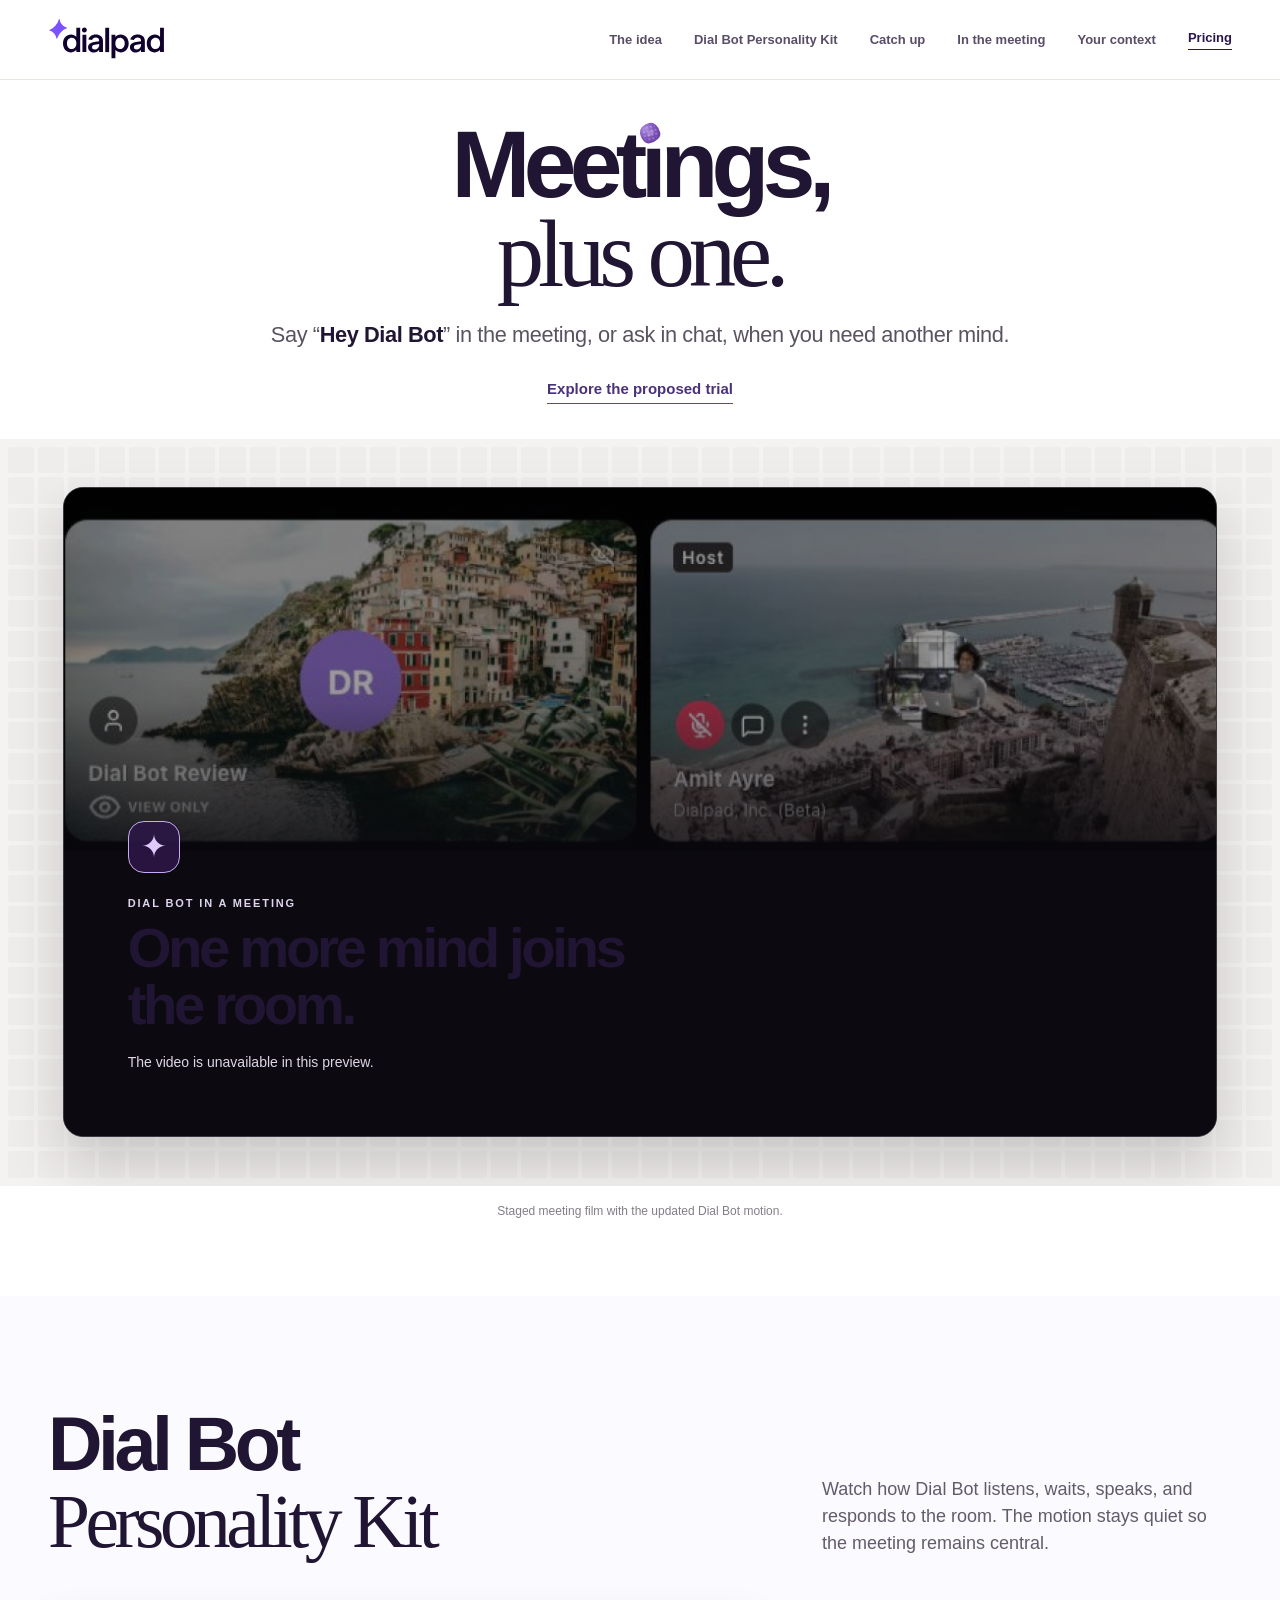
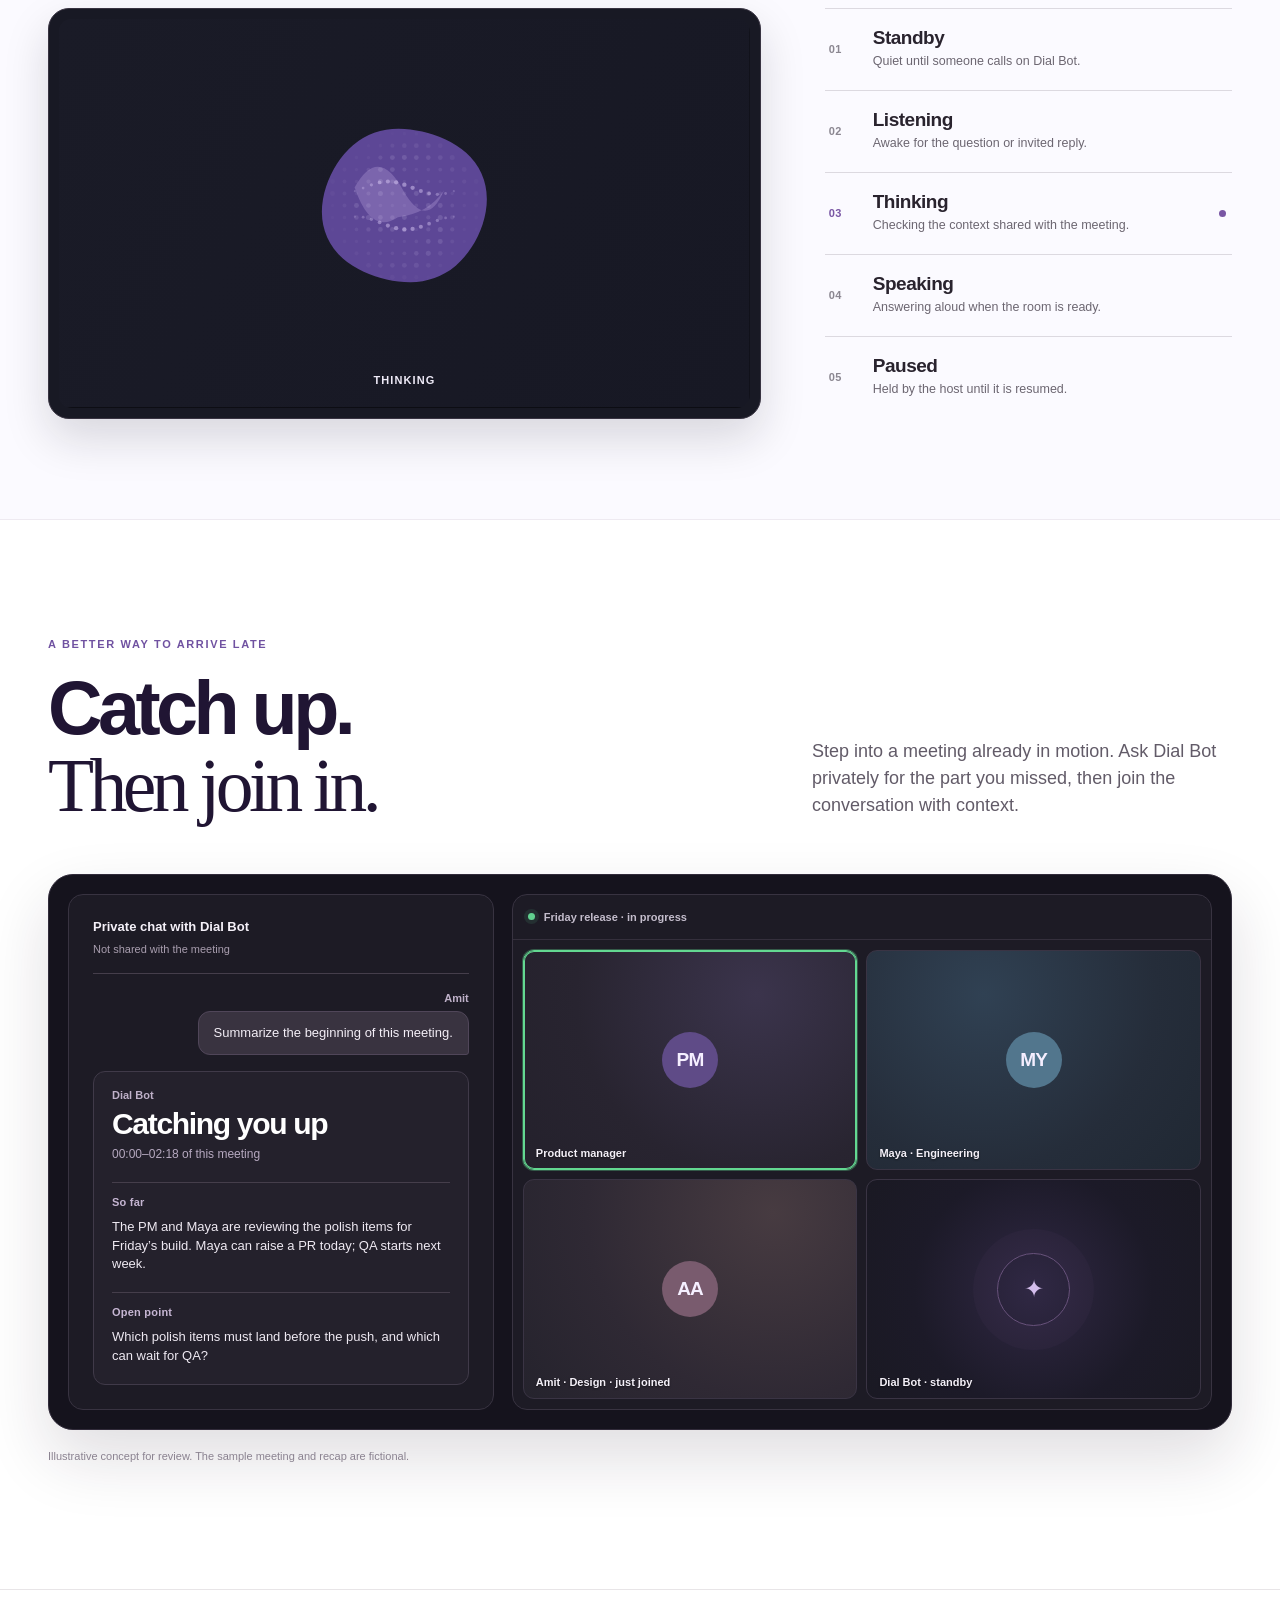
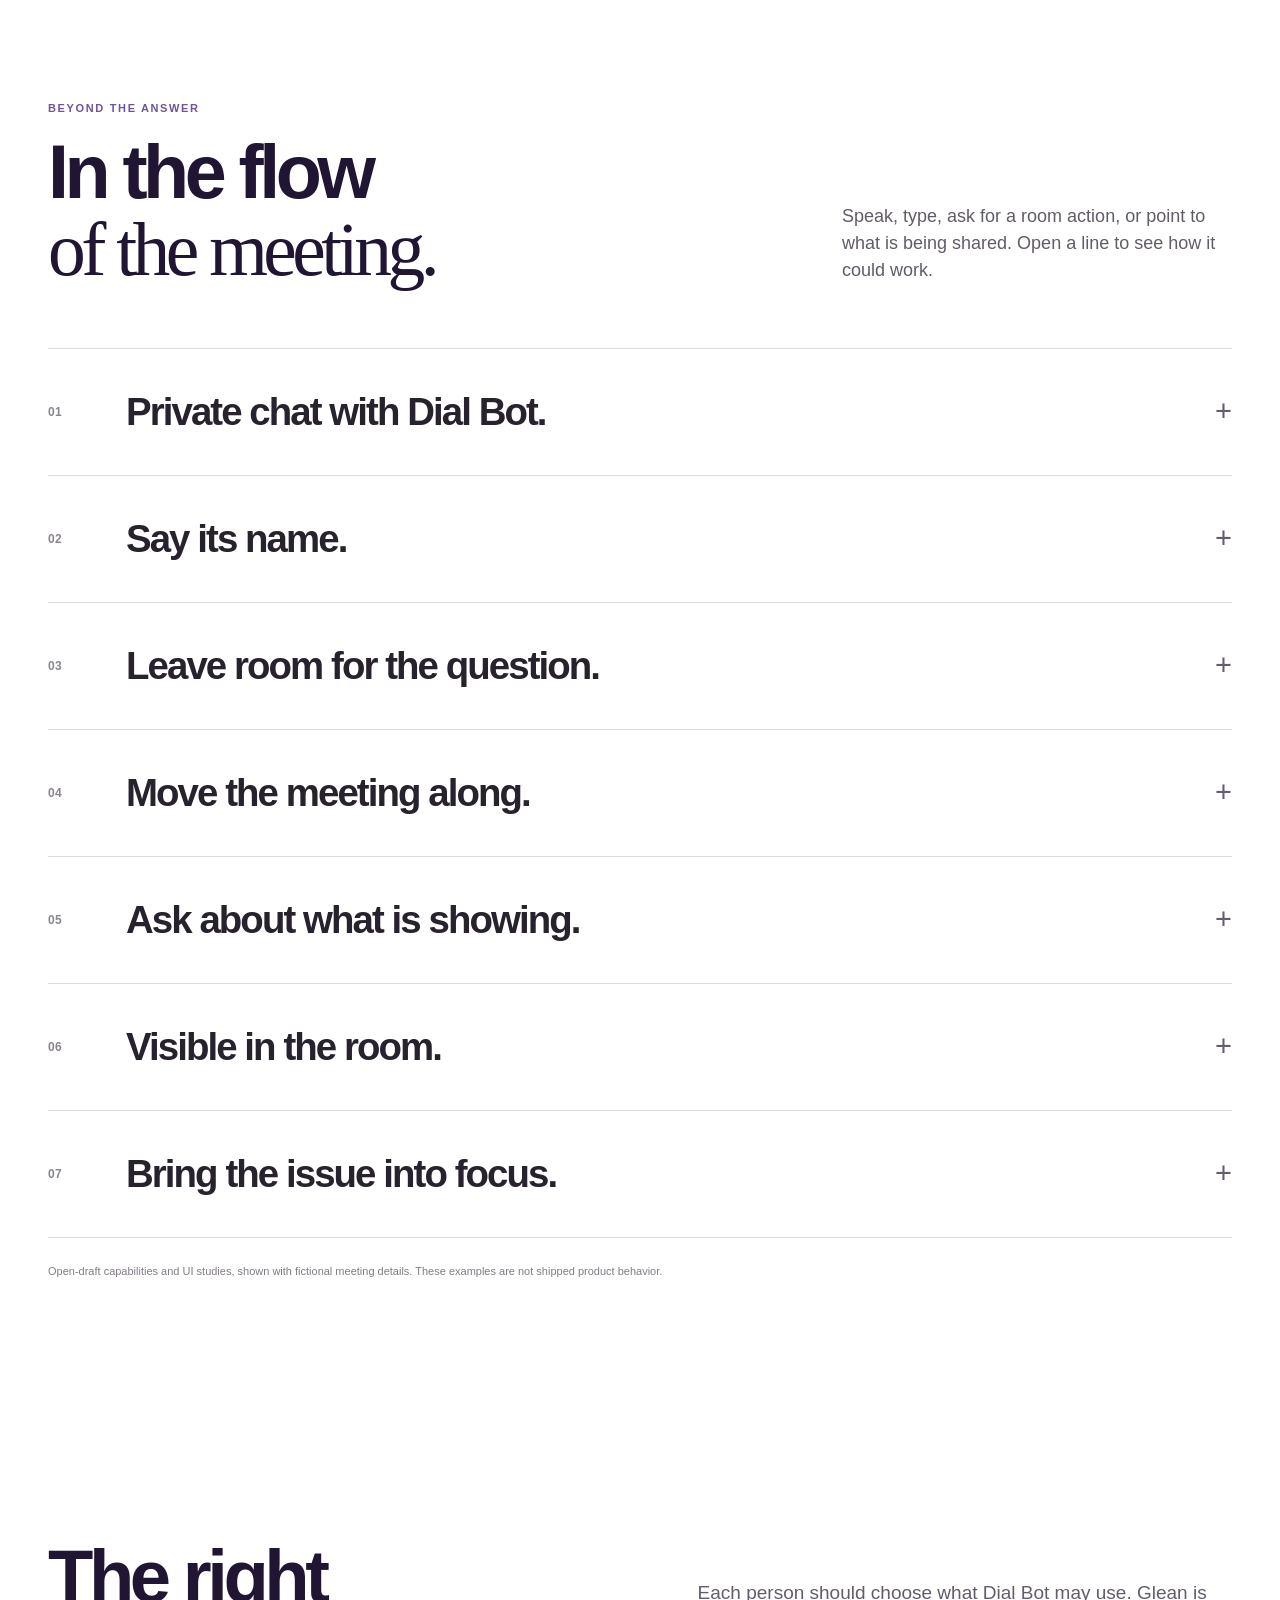
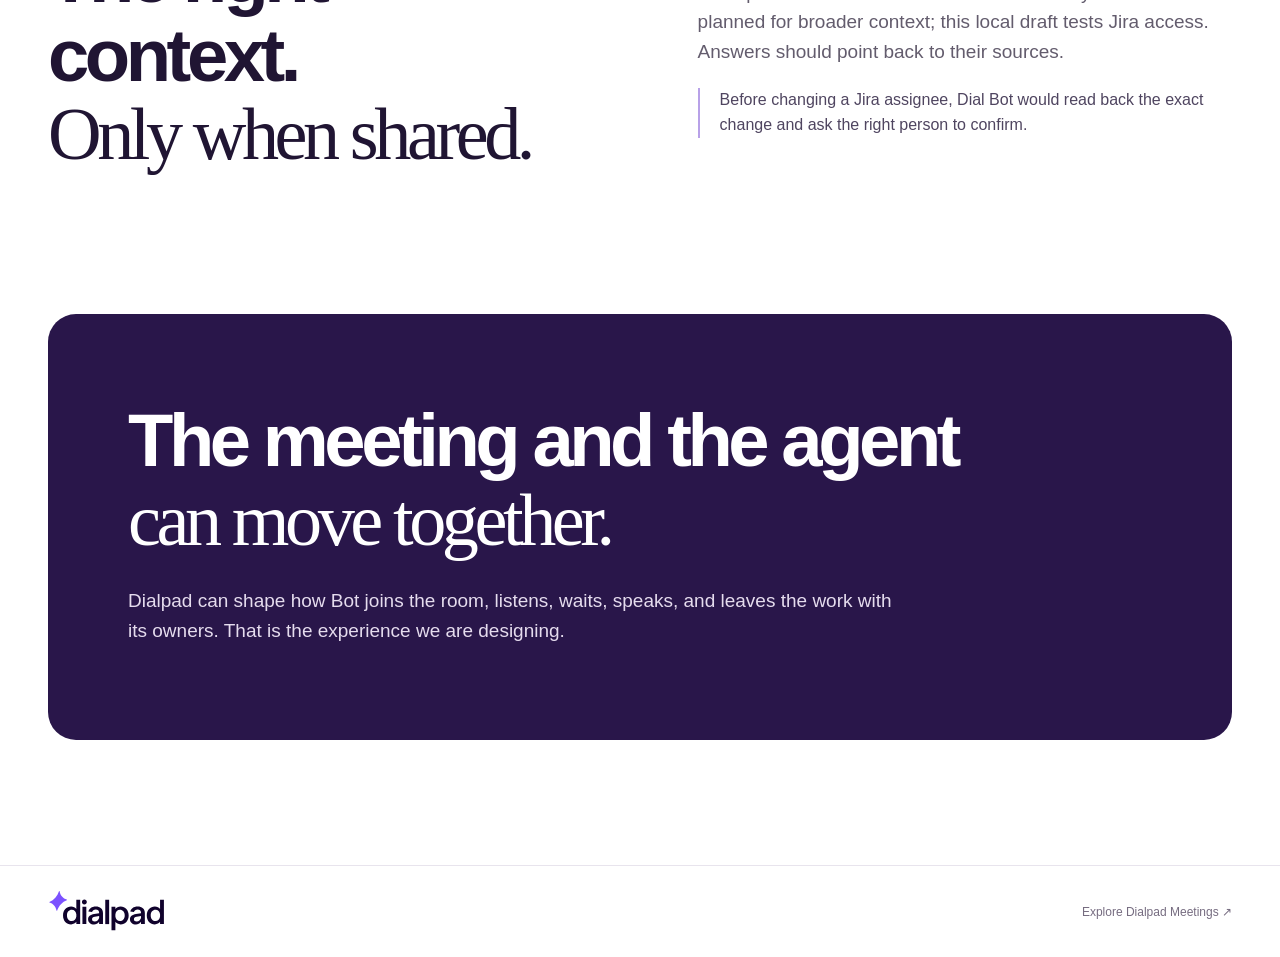
==== commit e7797fff: "Rename Dial Bot love reaction on public page" ====
--- a/dialbot/index.html
+++ b/dialbot/index.html
@@ -48,7 +48,7 @@
             <button type="button" data-state="thinking" aria-pressed="true" class="is-active" aria-controls="motion-stage"><span class="emotion-number">03</span><span class="emotion-button-copy"><strong>Thinking</strong><small>Checking the context shared with the meeting.</small></span></button>
             <button type="button" data-state="speaking" aria-pressed="false" aria-controls="motion-stage"><span class="emotion-number">04</span><span class="emotion-button-copy"><strong>Speaking</strong><small>Answering aloud when the room is ready.</small></span></button>
             <button type="button" data-state="paused" aria-pressed="false" aria-controls="motion-stage"><span class="emotion-number">05</span><span class="emotion-button-copy"><strong>Paused</strong><small>Held by the host until it is resumed.</small></span></button>
-            <button type="button" data-state="heart" aria-pressed="false" aria-controls="motion-stage"><span class="emotion-number">06</span><span class="emotion-button-copy"><strong>Heart</strong><small>A small response when the team shares appreciation.</small></span></button>
+            <button type="button" data-state="heart" aria-pressed="false" aria-controls="motion-stage"><span class="emotion-number">06</span><span class="emotion-button-copy"><strong>Love</strong><small>A small response when the team shares appreciation.</small></span></button>
             <button type="button" data-state="celebrate" aria-pressed="false" aria-controls="motion-stage"><span class="emotion-number">07</span><span class="emotion-button-copy"><strong>Celebration</strong><small>A brief flourish when the team lands a milestone.</small></span></button>
             <button type="button" data-state="thumbs" aria-pressed="false" aria-controls="motion-stage"><span class="emotion-number">08</span><span class="emotion-button-copy"><strong>Thumbs up</strong><small>A quiet acknowledgement when the next step is clear.</small></span></button>
           </div>
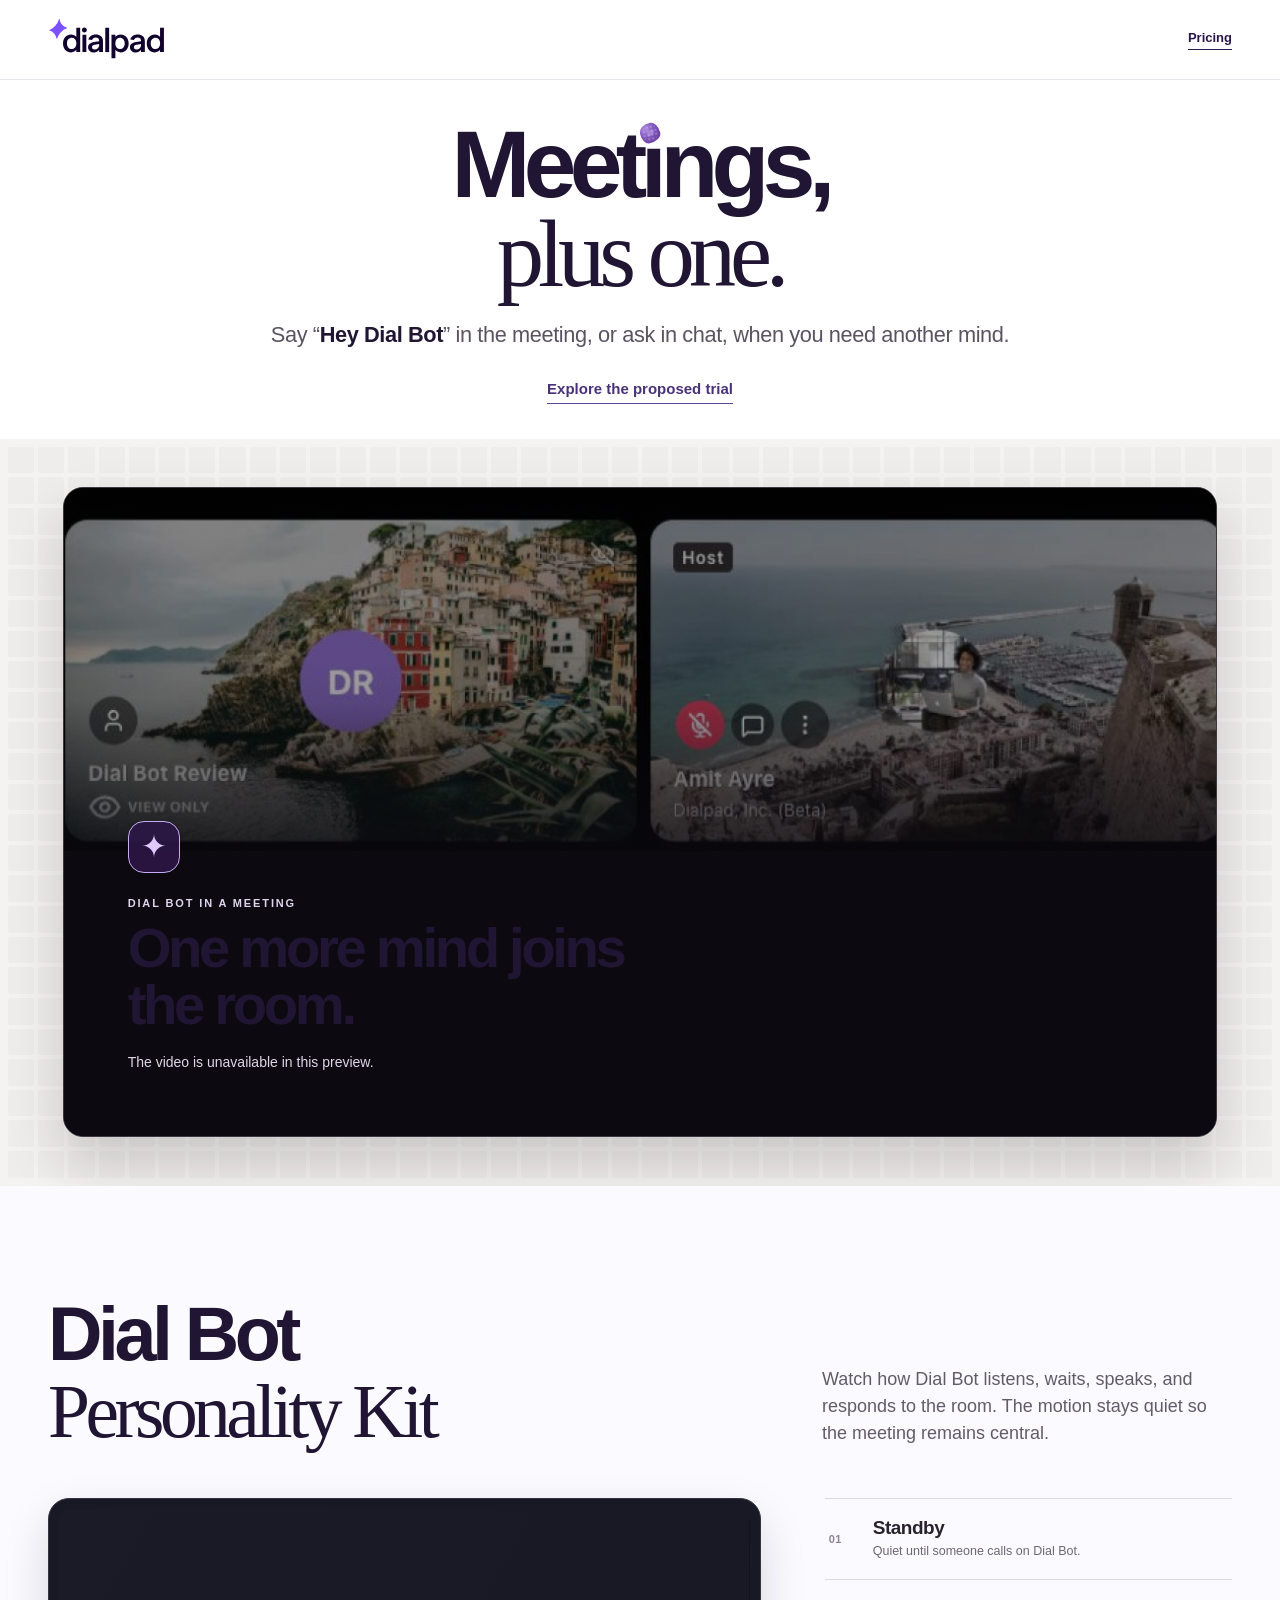
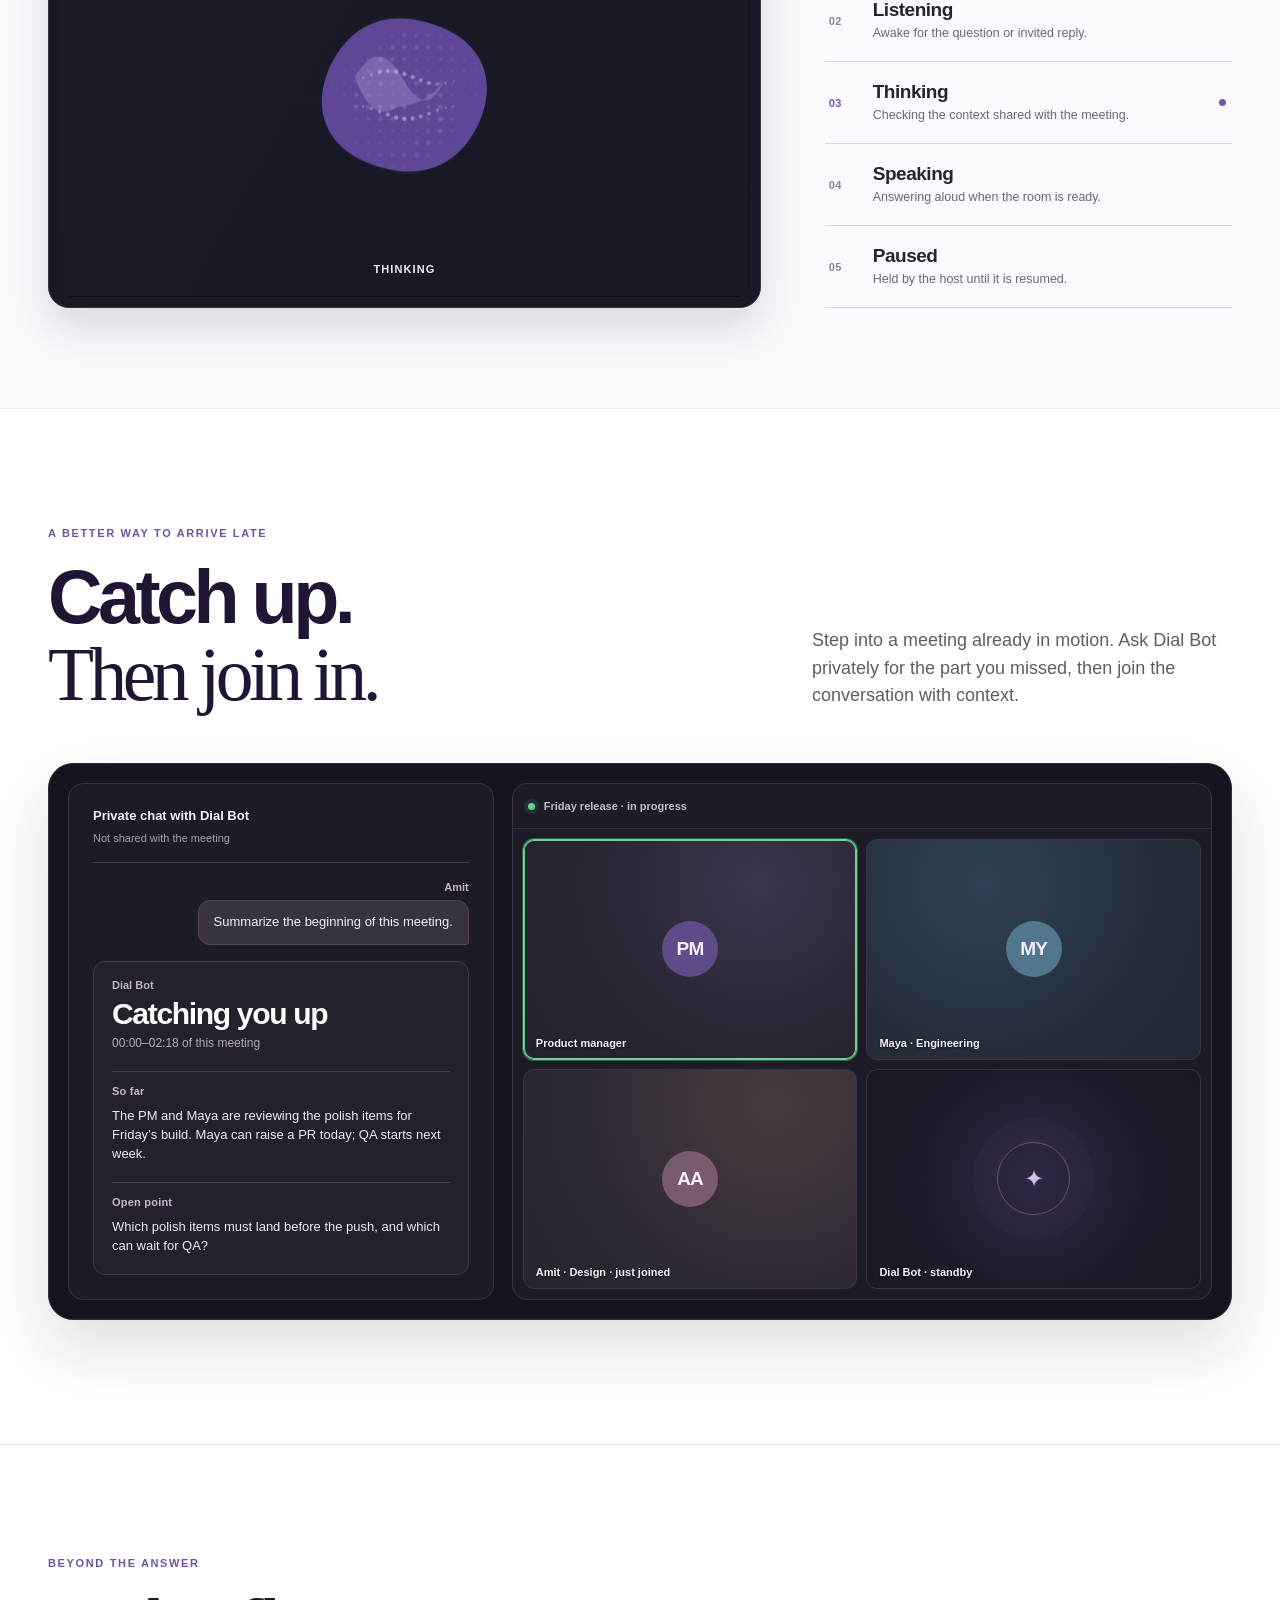
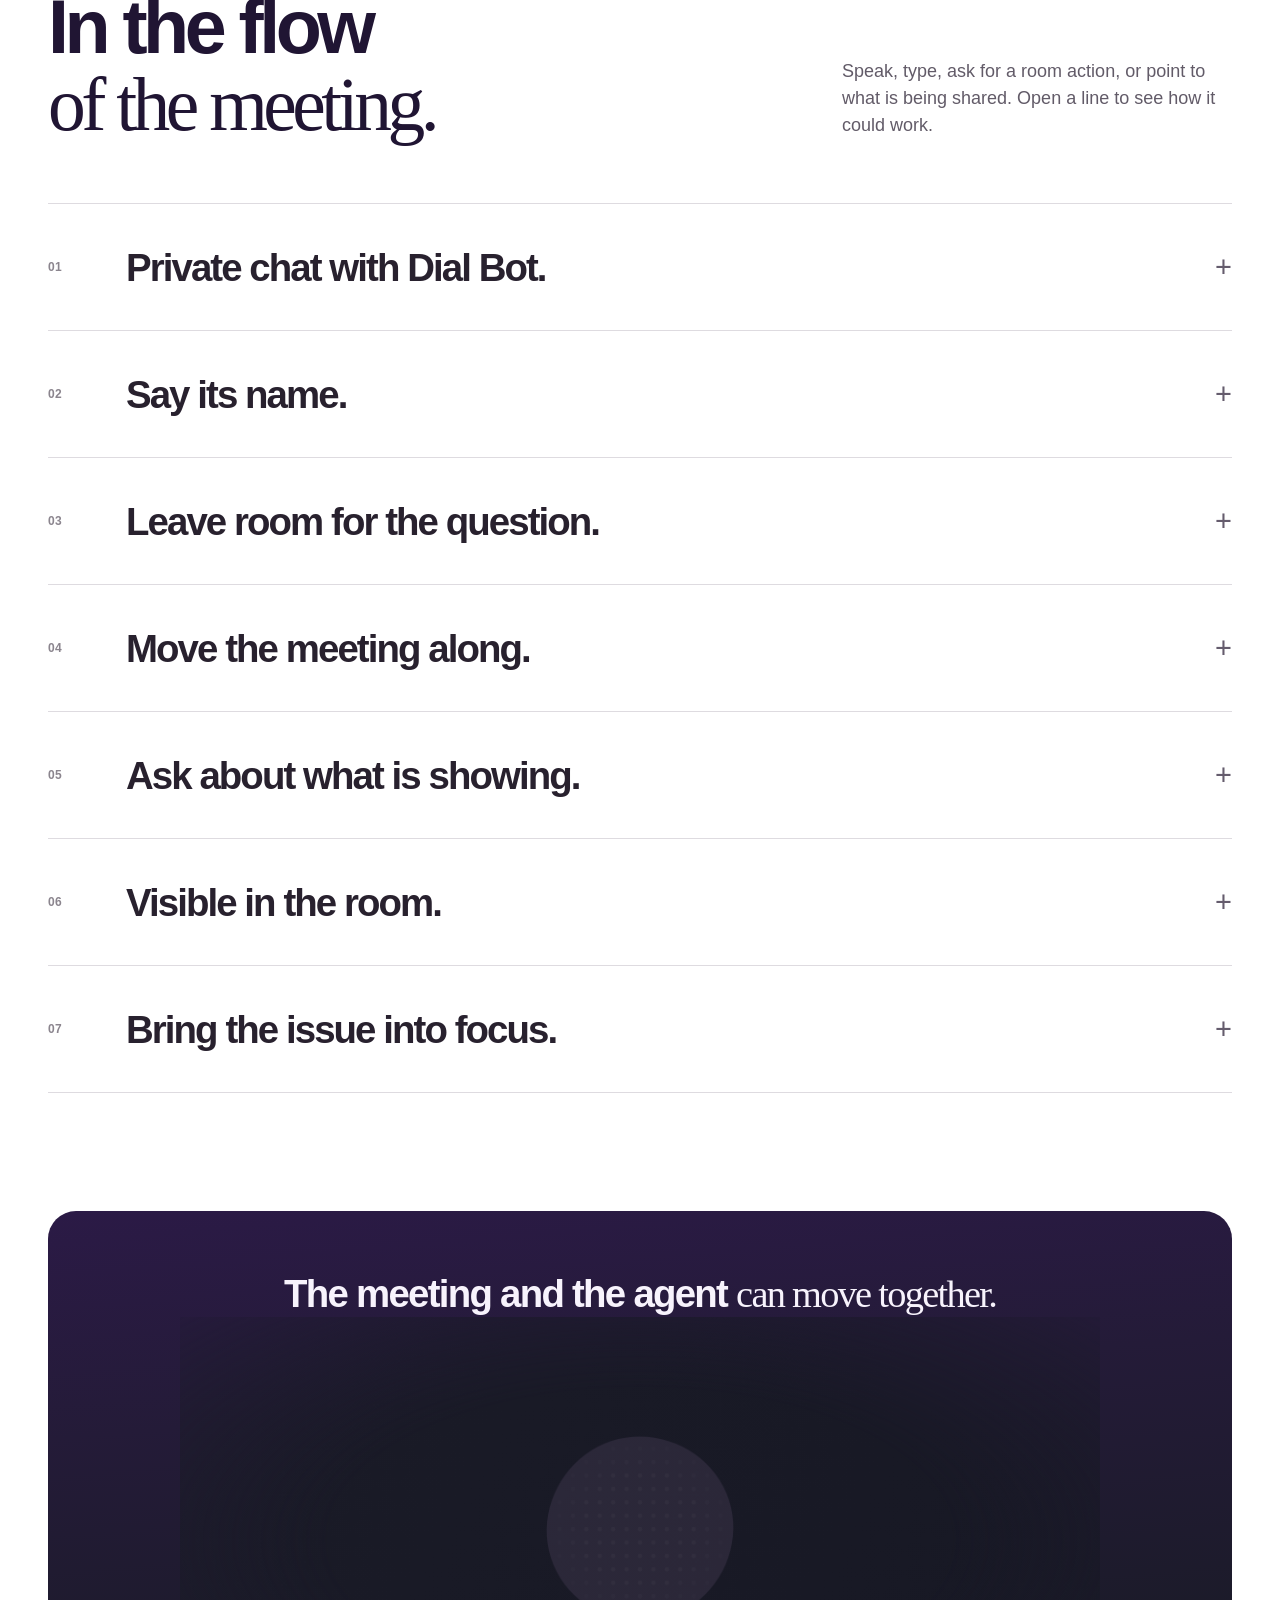
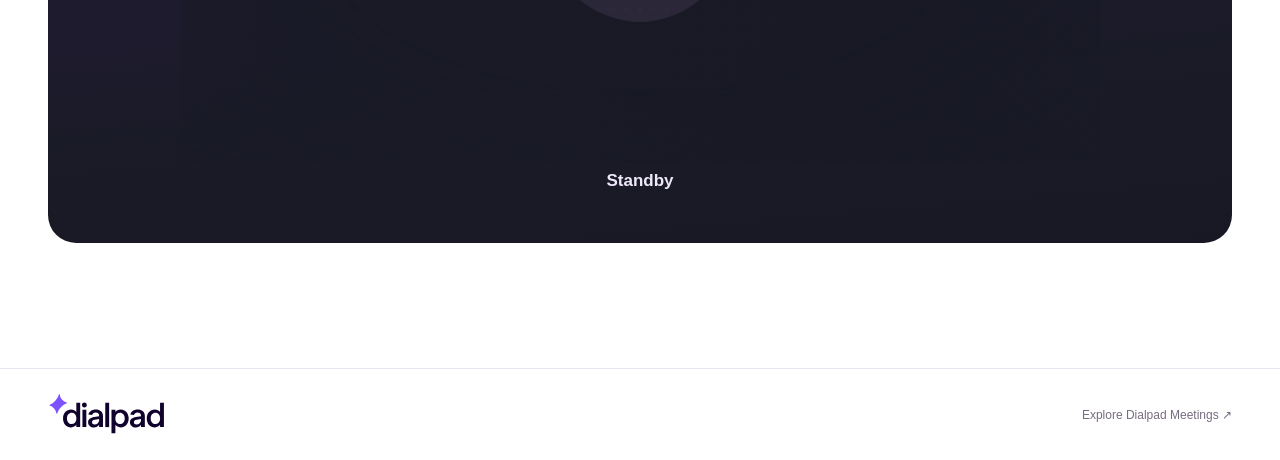
==== commit 07221b7a: "Publish Dial Bot animation sequence and page polish" ====
--- a/dialbot/index.html
+++ b/dialbot/index.html
@@ -5,13 +5,13 @@
   <meta name="robots" content="noindex,nofollow"><meta name="theme-color" content="#111015">
   <meta name="description" content="Meet Dial Bot, an extra mind for Dialpad Meetings. Say Hey Dial Bot when your team needs it.">
   <title>Dial Bot — Meetings, plus one</title>
-  <link rel="icon" href="./assets/dialpad-logo.svg" type="image/svg+xml">
+  <link rel="icon" href="./assets/dialpad-icon-tile-gradient.svg" type="image/svg+xml">
   <link rel="stylesheet" href="./assets/tokens-base-light.css"><link rel="stylesheet" href="./assets/tokens-dp-light.css">
-  <link rel="stylesheet" href="./local.css?v=poster1"><link rel="stylesheet" href="./catchup.css"><link rel="stylesheet" href="./features.css?v=single-copy1"><link rel="stylesheet" href="./hero-bot-tittle.css?v=3"><link rel="stylesheet" href="./hero-video-grid.css?v=2"><link rel="stylesheet" href="./pricing.css"><script src="./site.js?v=poster1" defer></script><script src="./mood-kit.js?v=personality-scroll1" defer></script><script src="./hero-bot-tittle.js" defer></script><script src="./hero-video-grid.js?v=2" defer></script>
+  <link rel="stylesheet" href="./local.css?v=poster1"><link rel="stylesheet" href="./catchup.css"><link rel="stylesheet" href="./features.css?v=single-copy1"><link rel="stylesheet" href="./hero-bot-tittle.css?v=3"><link rel="stylesheet" href="./hero-video-grid.css?v=2"><link rel="stylesheet" href="./pricing.css"><link rel="stylesheet" href="./bot-sequence.css?v=7"><script src="./site.js?v=poster1" defer></script><script src="./mood-kit.js?v=personality-scroll1" defer></script><script src="./hero-bot-tittle.js" defer></script><script src="./hero-video-grid.js?v=2" defer></script><script src="./bot-sequence.js?v=7" type="module"></script>
 </head>
 <body>
   <a class="skip-link" href="#main">Skip to content</a>
-  <header class="site-header"><a class="brand" href="#top" aria-label="Dialpad, back to top"><img src="./assets/dialpad-logo.svg" alt=""></a><nav aria-label="Page sections"><a href="#experience">The idea</a><a href="#emotions">Dial Bot Personality Kit</a><a href="#catch-up">Catch up</a><a href="#features">In the meeting</a><a href="#context">Your context</a><a class="site-pricing-link" href="./pricing.html">Pricing</a></nav></header>
+  <header class="site-header"><a class="brand" href="#top" aria-label="Dialpad, back to top"><img src="./assets/dialpad-logo.svg" alt=""></a><nav aria-label="Page navigation"><a class="site-pricing-link" href="./pricing.html">Pricing</a></nav></header>
   <main id="main">
     <section class="hero" id="top" aria-labelledby="intro-title">
       <div class="hero-copy page-wrap" id="experience">
@@ -27,7 +27,6 @@
           <button class="film-play" id="film-play" type="button" aria-label="Watch the meeting: play the Dial Bot film"><span class="film-play-icon" aria-hidden="true"></span><span class="film-play-label">Watch the meeting</span></button>
         </div>
       </div>
-      <p class="hero-caption">Staged meeting film with the updated Dial Bot motion.</p>
     </section>
     <section class="emotions-showcase" id="emotions" aria-labelledby="emotions-title">
       <div class="page-wrap">
@@ -96,7 +95,6 @@
             </div>
           </div>
         </div>
-        <p class="catchup-study-note">Illustrative concept for review. The sample meeting and recap are fictional.</p>
       </div>
     </section>
     <section class="feature-gallery" id="features" aria-labelledby="features-title">
@@ -132,14 +130,21 @@
           </details>
           <details class="feature-item">
             <summary><span class="feature-index">07</span><strong>Bring the issue into focus.</strong><span class="feature-preview">A specific source for the answer.</span><span class="feature-mark" aria-hidden="true"></span></summary>
-            <div class="feature-detail"><p>A Jira issue shared for the question gives Dial Bot a specific source to answer from and link back to. The connection and sharing flow are still being explored.</p></div>
+            <div class="feature-detail"><p>Choose what context Dial Bot can use for a question. A shared Jira issue gives it a specific source to answer from and link back to; the connection and sharing flow are still being explored.</p></div>
           </details>
         </div>
-        <p class="feature-status">Open-draft capabilities and UI studies, shown with fictional meeting details. These examples are not shipped product behavior.</p>
       </div>
     </section>
-    <section class="context page-wrap" id="context" aria-labelledby="context-title"><div class="section-head"><h2 id="context-title">The right context.<br><em>Only when shared.</em></h2></div><div class="context-copy"><p>Each person should choose what Dial Bot may use. Glean is planned for broader context; this local draft tests Jira access. Answers should point back to their sources.</p><p>Before changing a Jira assignee, Dial Bot would read back the exact change and ask the right person to confirm.</p></div></section>
-    <section class="closing page-wrap" aria-labelledby="closing-title"><h2 id="closing-title">The meeting and the agent<br><em>can move together.</em></h2><p>Dialpad can shape how Bot joins the room, listens, waits, speaks, and leaves the work with its owners. That is the experience we are designing.</p></section>
+    <section class="closing sequence-showcase page-wrap" id="sequence" aria-labelledby="closing-title">
+      <div class="closing-copy"><h2 id="closing-title">The meeting and the agent <em>can move together.</em></h2></div>
+      <div class="sequence-player" id="sequence-demo">
+        <div class="sequence-canvas-stack" id="sequence-canvas-stack" role="img" aria-label="Dial Bot in standby">
+          <canvas id="sequence-canvas" class="sequence-canvas is-front" width="960" height="540" aria-hidden="true"></canvas>
+          <canvas id="sequence-canvas-next" class="sequence-canvas is-back" width="960" height="540" aria-hidden="true"></canvas>
+        </div>
+        <span class="sequence-state" id="sequence-state" role="status" aria-live="off">Standby</span>
+      </div>
+    </section>
   </main>
   <footer class="site-footer"><div class="page-wrap footer-inner"><a class="brand" href="#top" aria-label="Dialpad, back to top"><img src="./assets/dialpad-logo.svg" alt=""></a><a href="https://www.dialpad.com/ai-meetings/" target="_blank" rel="noopener noreferrer">Explore Dialpad Meetings ↗</a></div></footer>
 </body>
--- a/dialbot/bot-sequence.css
+++ b/dialbot/bot-sequence.css
@@ -0,0 +1,73 @@
+.closing.sequence-showcase {
+  display: flex;
+  flex-direction: column;
+  align-items: center;
+  gap: 0;
+  overflow: hidden;
+  padding: 60px 52px 52px;
+  background: linear-gradient(175deg, #2b1a46 0%, #241b38 31%, #1a1b27 75%, #171824 100%);
+}
+
+.closing.sequence-showcase h2 {
+  margin: 0;
+  color: #f7f3fc;
+  font-size: clamp(28px, 3vw, 42px);
+  font-weight: 590;
+  letter-spacing: -.045em;
+  line-height: 1.2;
+  text-align: center;
+  white-space: nowrap;
+}
+
+.closing.sequence-showcase h2 em { font-weight: 400; }
+.sequence-player { width: min(100%, 920px); text-align: center; }
+.sequence-canvas-stack {
+  position: relative;
+  width: 100%;
+  height: clamp(290px, 35vw, 445px);
+  -webkit-mask-image: radial-gradient(ellipse 76% 76% at 50% 50%, #000 44%, transparent 100%);
+  mask-image: radial-gradient(ellipse 76% 76% at 50% 50%, #000 44%, transparent 100%);
+}
+.sequence-canvas {
+  display: block;
+  position: absolute;
+  inset: 0;
+  width: 100%;
+  height: 100%;
+  object-fit: cover;
+  opacity: 1;
+  transition: opacity 400ms cubic-bezier(0.77, 0, 0.175, 1);
+}
+.sequence-canvas.is-front { z-index: 1; }
+.sequence-canvas.is-back { z-index: 0; }
+.sequence-state {
+  display: block;
+  position: relative;
+  z-index: 1;
+  margin-top: 8px;
+  color: #eee7fa;
+  font-size: 17px;
+  font-weight: 680;
+  line-height: 1.25;
+  opacity: 1;
+  transition: opacity 160ms cubic-bezier(0.23, 1, 0.32, 1);
+}
+
+@media (max-width: 900px) {
+  .closing.sequence-showcase { padding: 54px 40px 48px; }
+  .closing.sequence-showcase h2 { white-space: normal; }
+  .sequence-canvas-stack { height: min(50vw, 390px); }
+}
+
+@media (max-width: 620px) {
+  .site-header nav { display: flex; }
+  .site-header nav .site-pricing-link { display: inline-flex; align-items: center; min-height: 44px; padding: 10px 4px; }
+  .closing.sequence-showcase { padding: 43px 22px 39px; }
+  .closing.sequence-showcase h2 { max-width: 320px; font-size: clamp(30px, 8vw, 37px); line-height: 1.16; }
+  .sequence-canvas-stack { height: min(68vw, 320px); }
+  .sequence-state { margin-top: 6px; font-size: 15px; }
+}
+
+@media (prefers-reduced-motion: reduce) {
+  .sequence-canvas, .sequence-state { transition: none; }
+}
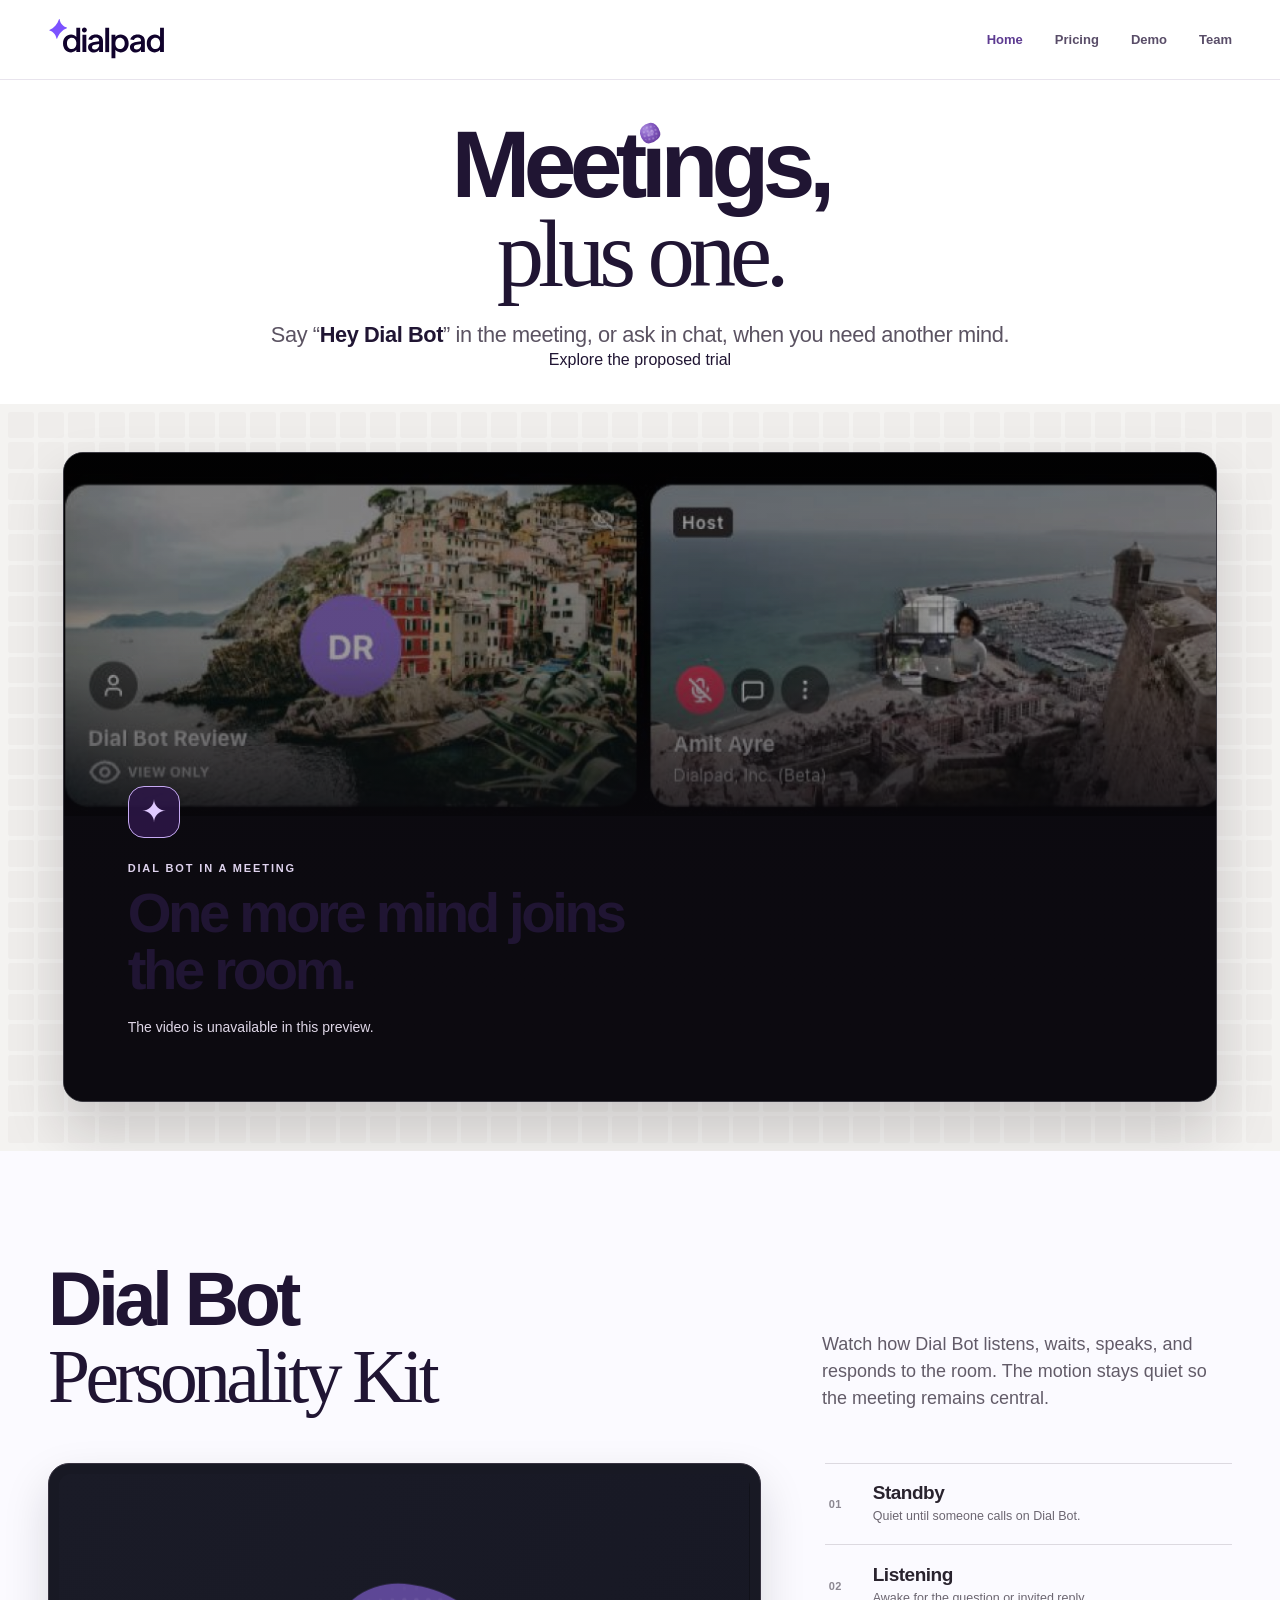
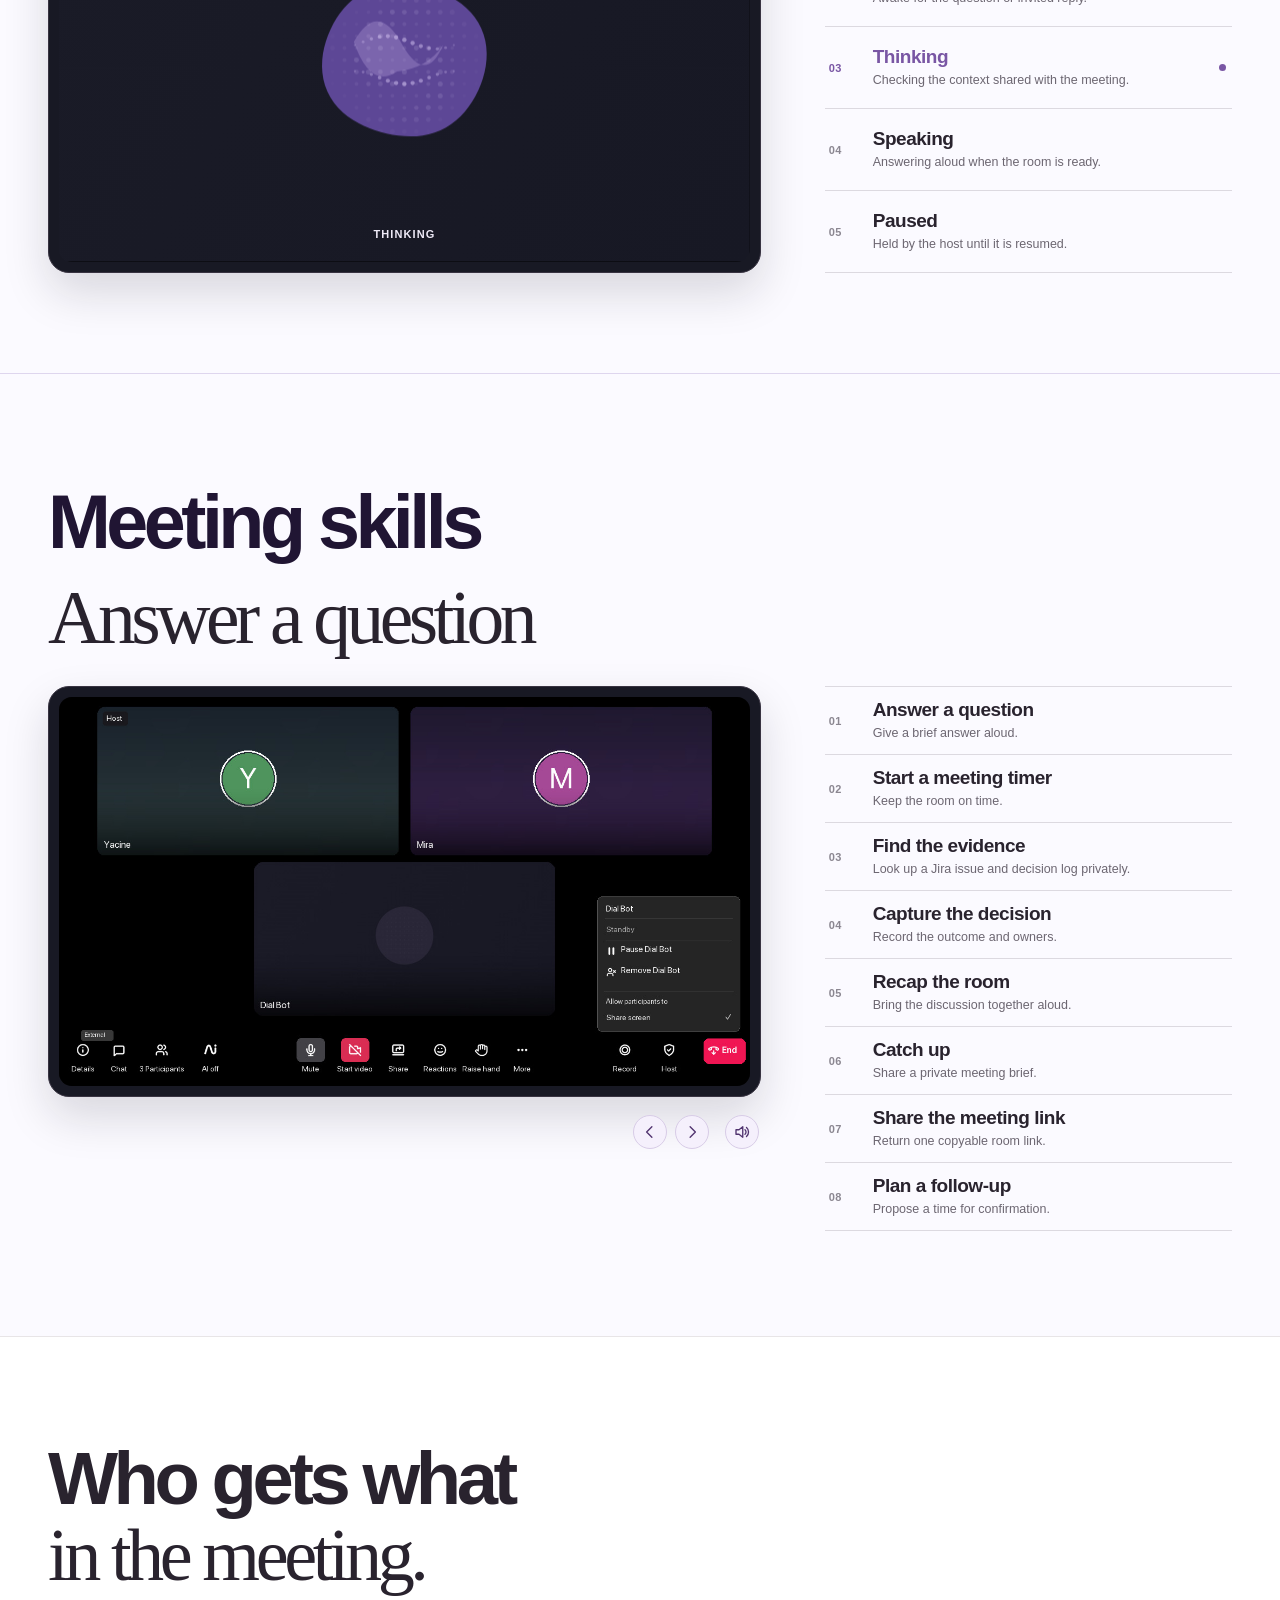
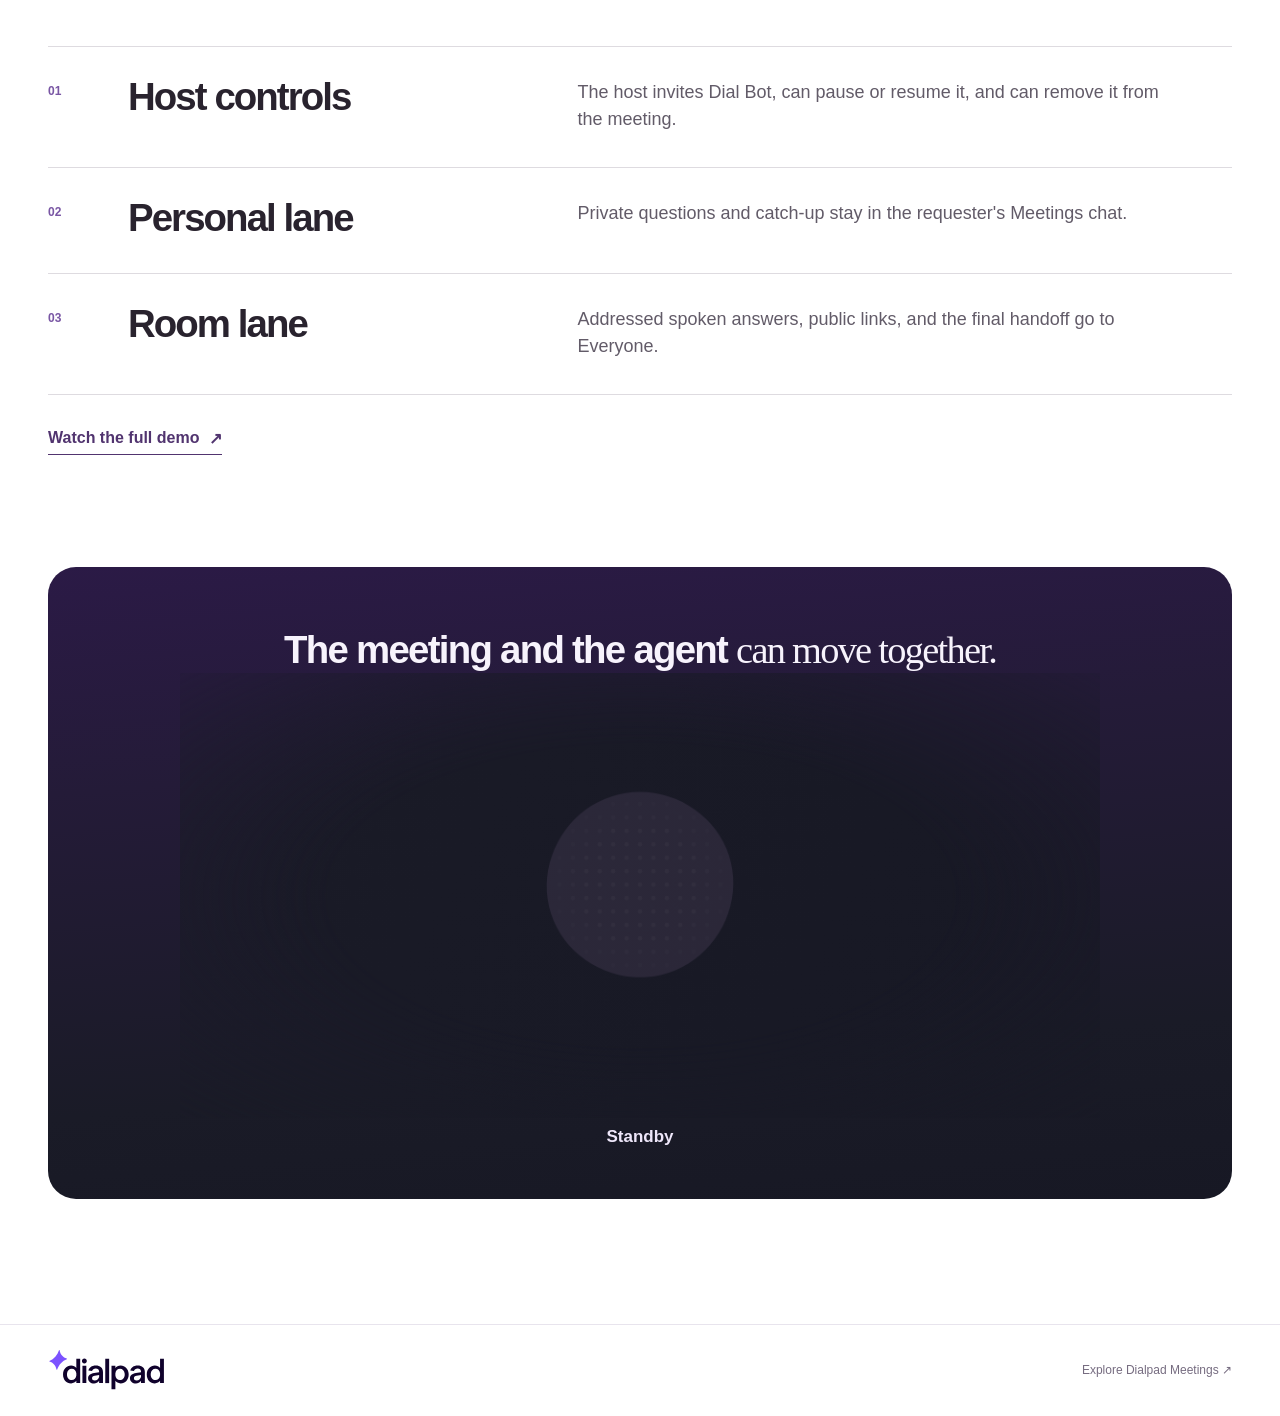
==== commit b776a4eb: "Publish four-page Dial Bot site and demo preview" ====
--- a/dialbot/index.html
+++ b/dialbot/index.html
@@ -7,11 +7,11 @@
   <title>Dial Bot — Meetings, plus one</title>
   <link rel="icon" href="./assets/dialpad-icon-tile-gradient.svg" type="image/svg+xml">
   <link rel="stylesheet" href="./assets/tokens-base-light.css"><link rel="stylesheet" href="./assets/tokens-dp-light.css">
-  <link rel="stylesheet" href="./local.css?v=poster1"><link rel="stylesheet" href="./catchup.css"><link rel="stylesheet" href="./features.css?v=single-copy1"><link rel="stylesheet" href="./hero-bot-tittle.css?v=3"><link rel="stylesheet" href="./hero-video-grid.css?v=2"><link rel="stylesheet" href="./pricing.css"><link rel="stylesheet" href="./bot-sequence.css?v=7"><script src="./site.js?v=poster1" defer></script><script src="./mood-kit.js?v=personality-scroll1" defer></script><script src="./hero-bot-tittle.js" defer></script><script src="./hero-video-grid.js?v=2" defer></script><script src="./bot-sequence.js?v=7" type="module"></script>
+  <link rel="stylesheet" href="./local.css?v=poster2"><link rel="stylesheet" href="./features.css?v=lanes1"><link rel="stylesheet" href="./skills-kit.css?v=7"><link rel="stylesheet" href="./hero-bot-tittle.css?v=3"><link rel="stylesheet" href="./hero-video-grid.css?v=2"><link rel="stylesheet" href="./pricing.css"><link rel="stylesheet" href="./bot-sequence.css?v=7"><link rel="stylesheet" href="./marketing-nav.css?v=1"><script src="./site.js?v=poster1" defer></script><script src="./mood-kit.js?v=personality-scroll1" defer></script><script src="./skills-kit.js?v=7" defer></script><script src="./hero-bot-tittle.js" defer></script><script src="./hero-video-grid.js?v=2" defer></script><script src="./bot-sequence.js?v=7" type="module"></script>
 </head>
 <body>
   <a class="skip-link" href="#main">Skip to content</a>
-  <header class="site-header"><a class="brand" href="#top" aria-label="Dialpad, back to top"><img src="./assets/dialpad-logo.svg" alt=""></a><nav aria-label="Page navigation"><a class="site-pricing-link" href="./pricing.html">Pricing</a></nav></header>
+  <header class="site-header"><a class="brand" href="#top" aria-label="Dialpad, back to top"><img src="./assets/dialpad-logo.svg" alt=""></a><nav aria-label="Site navigation"><a href="./index.html" aria-current="page">Home</a><a class="site-pricing-link" href="./pricing.html">Pricing</a><a href="./demo/">Demo</a><a href="./team.html">Team</a></nav></header>
   <main id="main">
     <section class="hero" id="top" aria-labelledby="intro-title">
       <div class="hero-copy page-wrap" id="experience">
@@ -55,84 +55,48 @@
         <span class="sr-only" id="emotion-live" aria-live="polite"></span>
       </div>
     </section>
-    <section class="catchup-showcase" id="catch-up" aria-labelledby="catchup-title">
+    <section class="skills-showcase" id="skills" aria-labelledby="skills-title">
       <div class="page-wrap">
-        <div class="catchup-heading">
-          <div><p class="catchup-eyebrow">A better way to arrive late</p><h2 id="catchup-title">Catch up.<br><em>Then join in.</em></h2></div>
-          <p>Step into a meeting already in motion. Ask Dial Bot privately for the part you missed, then join the conversation with context.</p>
+        <div class="emotions-heading skills-heading">
+          <div><h2 id="skills-title">Meeting skills</h2></div>
         </div>
-        <div class="catchup-scene" aria-label="Illustrative late-join Catch-up experience">
-          <section class="catchup-panel" aria-label="Private chat between Amit and Dial Bot">
-            <div class="catchup-chat-header">
-              <p>Private chat with Dial Bot</p>
-              <span>Not shared with the meeting</span>
-            </div>
-            <div class="catchup-request">
-              <p class="catchup-speaker">Amit</p>
-              <p>Summarize the beginning of this meeting.</p>
-            </div>
-            <div class="catchup-response">
-              <p class="catchup-speaker">Dial Bot</p>
-              <h3 id="catchup-panel-title">Catching you up</h3>
-              <p class="catchup-range">00:00–02:18 of this meeting</p>
-              <div class="catchup-recap-item">
-                <h4>So far</h4>
-                <p>The PM and Maya are reviewing the polish items for Friday’s build. Maya can raise a PR today; QA starts next week.</p>
-              </div>
-              <div class="catchup-recap-item catchup-recap-open">
-                <h4>Open point</h4>
-                <p>Which polish items must land before the push, and which can wait for QA?</p>
+        <div class="skills-active-heading" id="skills-active-heading"><button type="button" id="skill-current-name" aria-label="Play Answer a question">Answer a question</button></div>
+        <div class="emotions-grid skills-grid">
+          <div class="skills-player-column">
+            <div class="motion-frame skills-frame">
+              <div class="motion-stage skills-stage" id="skills-stage" role="button" tabindex="0" aria-label="Play Answer a question video">
+                <video id="skills-video" playsinline preload="metadata" poster="./assets/chapters/chapter-01-poster.jpg" aria-hidden="true"><source type="video/mp4"></video>
               </div>
             </div>
-          </section>
-          <div class="catchup-meeting" role="img" aria-label="Friday release meeting in progress. The PM is speaking with Maya. Amit has just joined; Dial Bot is quiet.">
-            <div class="catchup-meeting-bar"><span class="catchup-live-dot"></span><span>Friday release · in progress</span></div>
-            <div class="catchup-tiles">
-              <div class="catchup-person is-speaking"><span class="catchup-avatar">PM</span><span class="catchup-person-name">Product manager</span></div>
-              <div class="catchup-person"><span class="catchup-avatar">MY</span><span class="catchup-person-name">Maya · Engineering</span></div>
-              <div class="catchup-person"><span class="catchup-avatar">AA</span><span class="catchup-person-name">Amit · Design · just joined</span></div>
-              <div class="catchup-person is-bot"><span class="catchup-bot-orbit" aria-hidden="true">✦</span><span class="catchup-person-name">Dial Bot · standby</span></div>
+            <div class="skills-player-meta">
+              <div class="skills-stepper" aria-label="Skill playback navigation"><button type="button" id="skill-prev" aria-label="Previous skill" title="Previous skill"><svg viewBox="0 0 24 24" aria-hidden="true"><path d="m14.5 5-7 7 7 7" fill="none" stroke="currentColor" stroke-width="1.8" stroke-linecap="round" stroke-linejoin="round"/></svg></button><button type="button" id="skill-next" aria-label="Next skill" title="Next skill"><svg viewBox="0 0 24 24" aria-hidden="true"><path d="m9.5 5 7 7-7 7" fill="none" stroke="currentColor" stroke-width="1.8" stroke-linecap="round" stroke-linejoin="round"/></svg></button></div>
+              <button type="button" id="skill-sound" class="skills-sound-button" aria-label="Turn sound off" aria-pressed="true"><svg class="skills-sound-on-icon" viewBox="0 0 24 24" aria-hidden="true"><path d="M4 9h4l5-4v14l-5-4H4zM16 9a4 4 0 0 1 0 6m2-9a8 8 0 0 1 0 12" fill="none" stroke="currentColor" stroke-width="1.8" stroke-linecap="round" stroke-linejoin="round"/></svg><svg class="skills-sound-off-icon" viewBox="0 0 24 24" aria-hidden="true" hidden><path d="M4 9h4l5-4v14l-5-4H4zM16 9l5 6m0-6-5 6" fill="none" stroke="currentColor" stroke-width="1.8" stroke-linecap="round" stroke-linejoin="round"/></svg></button>
             </div>
+            <p class="skills-play-status" id="skill-play-status" role="status" hidden>Playback paused. Click the video to continue.</p>
+          </div>
+          <div class="emotion-controls skills-controls" role="group" aria-label="Watch Dial Bot meeting skills">
+            <button type="button" data-skill="02" aria-pressed="false" aria-controls="skills-video"><span class="emotion-number">01</span><span class="emotion-button-copy"><strong>Answer a question</strong><small>Give a brief answer aloud.</small></span></button>
+            <button type="button" data-skill="05" aria-pressed="false" aria-controls="skills-video"><span class="emotion-number">02</span><span class="emotion-button-copy"><strong>Start a meeting timer</strong><small>Keep the room on time.</small></span></button>
+            <button type="button" data-skill="07" aria-pressed="false" aria-controls="skills-video"><span class="emotion-number">03</span><span class="emotion-button-copy"><strong>Find the evidence</strong><small>Look up a Jira issue and decision log privately.</small></span></button>
+            <button type="button" data-skill="08" aria-pressed="false" aria-controls="skills-video"><span class="emotion-number">04</span><span class="emotion-button-copy"><strong>Capture the decision</strong><small>Record the outcome and owners.</small></span></button>
+            <button type="button" data-skill="09" aria-pressed="false" aria-controls="skills-video"><span class="emotion-number">05</span><span class="emotion-button-copy"><strong>Recap the room</strong><small>Bring the discussion together aloud.</small></span></button>
+            <button type="button" data-skill="10" aria-pressed="false" aria-controls="skills-video"><span class="emotion-number">06</span><span class="emotion-button-copy"><strong>Catch up</strong><small>Share a private meeting brief.</small></span></button>
+            <button type="button" data-skill="12" aria-pressed="false" aria-controls="skills-video"><span class="emotion-number">07</span><span class="emotion-button-copy"><strong>Share the meeting link</strong><small>Return one copyable room link.</small></span></button>
+            <button type="button" data-skill="13" aria-pressed="false" aria-controls="skills-video"><span class="emotion-number">08</span><span class="emotion-button-copy"><strong>Plan a follow-up</strong><small>Propose a time for confirmation.</small></span></button>
           </div>
         </div>
+        <span class="sr-only" id="skills-live" aria-live="polite"></span>
       </div>
     </section>
     <section class="feature-gallery" id="features" aria-labelledby="features-title">
       <div class="page-wrap">
-        <div class="feature-heading">
-          <div><p class="feature-eyebrow">Beyond the answer</p><h2 id="features-title">In the flow<br><em>of the meeting.</em></h2></div>
-          <p>Speak, type, ask for a room action, or point to what is being shared. Open a line to see how it could work.</p>
+        <div class="feature-heading"><h2 id="features-title">Who gets what<br><em>in the meeting.</em></h2></div>
+        <div class="feature-rows">
+          <div class="feature-row"><span class="feature-number" aria-hidden="true">01</span><h3>Host controls</h3><p>The host invites Dial Bot, can pause or resume it, and can remove it from the meeting.</p></div>
+          <div class="feature-row"><span class="feature-number" aria-hidden="true">02</span><h3>Personal lane</h3><p>Private questions and catch-up stay in the requester's Meetings chat.</p></div>
+          <div class="feature-row"><span class="feature-number" aria-hidden="true">03</span><h3>Room lane</h3><p>Addressed spoken answers, public links, and the final handoff go to Everyone.</p></div>
         </div>
-        <div class="feature-list">
-          <details class="feature-item">
-            <summary><span class="feature-index">01</span><strong>Private chat with Dial Bot.</strong><span class="feature-preview">A conversation only you can see.</span><span class="feature-mark" aria-hidden="true"></span></summary>
-            <div class="feature-detail"><p>Open a private thread with Dial Bot in the meeting chat. Ask a question and see its reply there, without posting either to the group.</p></div>
-          </details>
-          <details class="feature-item">
-            <summary><span class="feature-index">02</span><strong>Say its name.</strong><span class="feature-preview">Use a clear spoken wake phrase.</span><span class="feature-mark" aria-hidden="true"></span></summary>
-            <div class="feature-detail"><p>Begin a spoken request with <strong>“Hey Dial Bot”</strong> to make clear the question is for it: “Hey Dial Bot, what’s still pending?”</p></div>
-          </details>
-          <details class="feature-item">
-            <summary><span class="feature-index">03</span><strong>Leave room for the question.</strong><span class="feature-preview">A brief window for the same speaker.</span><span class="feature-mark" aria-hidden="true"></span></summary>
-            <div class="feature-detail"><p>If someone says only <strong>“Hey Dial Bot,”</strong> it can answer “Yes?” and give that speaker a brief moment to ask the question without repeating its name.</p></div>
-          </details>
-          <details class="feature-item">
-            <summary><span class="feature-index">04</span><strong>Move the meeting along.</strong><span class="feature-preview">Requested timer and room controls.</span><span class="feature-mark" aria-hidden="true"></span></summary>
-            <div class="feature-detail"><p>Ask Dial Bot to start a shared timer; a host or co-host can also request a room title change. The result appears in the meeting without an unnecessary spoken announcement.</p></div>
-          </details>
-          <details class="feature-item">
-            <summary><span class="feature-index">05</span><strong>Ask about what is showing.</strong><span class="feature-preview">A fresh look at the shared screen.</span><span class="feature-mark" aria-hidden="true"></span></summary>
-            <div class="feature-detail"><p>When asked about the shared screen, Dial Bot checks a fresh frame for that question so its answer reflects what is showing now.</p></div>
-          </details>
-          <details class="feature-item">
-            <summary><span class="feature-index">06</span><strong>Visible in the room.</strong><span class="feature-preview">Invited by the host, present with the team.</span><span class="feature-mark" aria-hidden="true"></span></summary>
-            <div class="feature-detail"><p>The host invites Dial Bot as a visible meeting participant; its tile stays with the group and waits quietly for a request.</p></div>
-          </details>
-          <details class="feature-item">
-            <summary><span class="feature-index">07</span><strong>Bring the issue into focus.</strong><span class="feature-preview">A specific source for the answer.</span><span class="feature-mark" aria-hidden="true"></span></summary>
-            <div class="feature-detail"><p>Choose what context Dial Bot can use for a question. A shared Jira issue gives it a specific source to answer from and link back to; the connection and sharing flow are still being explored.</p></div>
-          </details>
-        </div>
+        <a class="feature-demo-link" href="./demo/">Watch the full demo <span aria-hidden="true">↗</span></a>
       </div>
     </section>
     <section class="closing sequence-showcase page-wrap" id="sequence" aria-labelledby="closing-title">
--- a/dialbot/local.css
+++ b/dialbot/local.css
@@ -110,6 +110,7 @@
 .emotion-controls button:focus-visible{outline:2px solid #7956a4;outline-offset:-2px}
 .emotion-number{padding-top:0;color:#8b8791;font-size:11px;font-weight:650;letter-spacing:.045em}
 .emotion-controls button.is-active .emotion-number{color:#7956a4}
+.emotion-controls button.is-active .emotion-button-copy strong{color:#7956a4}
 .emotion-button-copy{gap:5px}
 .emotion-button-copy strong{color:#29232e;font-size:19px;font-weight:650;letter-spacing:-.025em;line-height:1.12}
 .emotion-button-copy small{color:#6c6671;font-size:12.5px;line-height:1.4}
--- a/dialbot/features.css
+++ b/dialbot/features.css
@@ -1,148 +1,83 @@
 .feature-gallery {
-  padding: 112px 0 118px;
+  padding: 104px 0 112px;
   border-top: 1px solid #e8e5e7;
   background: #fff;
 }
 
-.feature-heading {
-  display: flex;
-  justify-content: space-between;
-  align-items: end;
-  gap: 64px;
-  margin-bottom: 60px;
-}
-
-.feature-eyebrow {
-  margin: 0 0 20px;
-  color: #7052a1;
-  font-size: 11px;
-  font-weight: 800;
-  letter-spacing: .15em;
-  text-transform: uppercase;
-}
-
+.feature-heading { margin-bottom: 52px; }
 .feature-heading h2 {
   margin: 0;
-  font-size: clamp(54px, 5.9vw, 82px);
+  color: #29232e;
+  font-size: clamp(52px, 5.8vw, 80px);
   font-weight: 750;
   line-height: 1.02;
   letter-spacing: -.06em;
 }
-
 .feature-heading h2 em {
   font-family: 'Season Mix', Georgia, serif;
   font-style: normal;
   font-weight: 400;
 }
 
-.feature-heading > p {
-  max-width: 390px;
-  margin: 0 0 4px;
+.feature-rows { border-top: 1px solid #dedbe0; }
+.feature-row {
+  display: grid;
+  grid-template-columns: 56px minmax(250px, .65fr) minmax(0, 1fr);
+  align-items: start;
+  gap: 24px;
+  padding: 28px 0 34px;
+  border-bottom: 1px solid #dedbe0;
+}
+.feature-number {
+  padding-top: 9px;
+  color: #7956a4;
+  font-size: 12px;
+  font-weight: 700;
+  font-variant-numeric: tabular-nums;
+}
+.feature-row h3 {
+  margin: 0;
+  color: #29232e;
+  font-size: clamp(28px, 3vw, 40px);
+  font-weight: 690;
+  line-height: 1.12;
+  letter-spacing: -.05em;
+}
+.feature-row p {
+  max-width: 600px;
+  margin: 4px 0 0;
   color: #625b68;
   font-size: 18px;
   line-height: 1.5;
 }
-
-.feature-list { border-top: 1px solid #dedbe0; }
-.feature-item { border-bottom: 1px solid #dedbe0; }
-.feature-item summary {
-  display: grid;
-  grid-template-columns: 58px minmax(0, 1fr) minmax(190px, .68fr) 26px;
+.feature-demo-link {
+  display: inline-flex;
   align-items: center;
-  gap: 20px;
-  min-height: 126px;
-  padding: 27px 0;
-  list-style: none;
-  cursor: pointer;
+  gap: 10px;
+  margin-top: 34px;
+  padding-bottom: 6px;
+  border-bottom: 1px solid currentColor;
+  color: #51346f;
+  font-size: 16px;
+  font-weight: 650;
+  text-decoration: none;
 }
-.feature-item summary::-webkit-details-marker { display: none; }
-.feature-item summary::marker { content: ''; }
-.feature-index {
-  align-self: center;
-  color: #8b858e;
-  font-size: 12px;
-  font-weight: 690;
-  font-variant-numeric: tabular-nums;
-  letter-spacing: .035em;
-}
-.feature-item summary strong {
-  color: #28212e;
-  font-size: clamp(29px, 3vw, 43px);
-  font-weight: 690;
-  line-height: 1.12;
-  letter-spacing: -.05em;
-}
-.feature-preview {
-  max-width: 300px;
-  color: #77717a;
-  font-size: 15px;
-  line-height: 1.4;
-  visibility: hidden;
-  opacity: 0;
-}
-.feature-mark {
-  justify-self: end;
-  color: #655c6d;
-  font-family: Arial, sans-serif;
-  font-size: 29px;
-  font-weight: 300;
-  line-height: 1;
-}
-.feature-mark::before { content: '+'; }
-.feature-item[open] .feature-mark::before { content: '−'; }
-.feature-item[open] summary strong { color: #533b72; }
-.feature-item[open] .feature-index { color: #7052a1; }
-.feature-item[open] .feature-preview,
-.feature-item summary:focus-visible .feature-preview { visibility: visible; opacity: 1; }
-.feature-item summary:focus-visible { outline: 2px solid #7052a1; outline-offset: -2px; }
-
-.feature-detail {
-  max-width: 900px;
-  padding: 0 32px 32px 78px;
-}
-.feature-detail p {
-  max-width: 760px;
-  margin: 0 0 12px;
-  color: #4d4553;
-  font-size: 18px;
-  line-height: 1.5;
-}
-.feature-detail p:last-child { margin-bottom: 0; }
-.feature-detail strong { color: #453053; font-weight: 700; }
-.feature-status {
-  max-width: 770px;
-  margin: 25px 0 0;
-  color: #827b85;
-  font-size: 11px;
-  line-height: 1.55;
-}
-
-@media (hover: hover) and (pointer: fine) {
-  .feature-item summary:hover .feature-preview { visibility: visible; opacity: 1; }
-  .feature-item summary:hover strong { color: #533b72; }
-}
+.feature-demo-link:hover { color: #7956a4; }
+.feature-demo-link:focus-visible { outline: 2px solid #7956a4; outline-offset: 4px; }
 
 @media (max-width: 900px) {
-  .feature-gallery { padding: 90px 0 96px; }
-  .feature-heading { align-items: start; gap: 28px; margin-bottom: 48px; }
-  .feature-heading > p { max-width: 320px; font-size: 16px; }
-  .feature-item summary { grid-template-columns: 44px minmax(0, 1fr) minmax(140px, .57fr) 24px; gap: 14px; min-height: 112px; }
-  .feature-item summary strong { font-size: clamp(28px, 3.6vw, 35px); }
-  .feature-preview { font-size: 13px; }
-  .feature-detail { padding-left: 58px; }
+  .feature-gallery { padding: 88px 0 96px; }
+  .feature-row { grid-template-columns: 38px minmax(185px, .7fr) minmax(0, 1fr); gap: 18px; }
+  .feature-row p { font-size: 16px; }
 }
 
 @media (max-width: 620px) {
-  .feature-gallery { padding: 75px 0 82px; }
-  .feature-heading { display: block; margin-bottom: 36px; }
-  .feature-heading h2 { margin-bottom: 19px; font-size: clamp(48px, 11vw, 60px); }
-  .feature-heading > p { max-width: 100%; font-size: 16px; }
-  .feature-item summary { grid-template-columns: 31px minmax(0, 1fr) 20px; gap: 11px; min-height: 98px; padding: 25px 0; }
-  .feature-item summary strong { font-size: clamp(25px, 7vw, 30px); line-height: 1.13; }
-  .feature-preview { display: none; }
-  .feature-mark { font-size: 25px; }
-  .feature-index { font-size: 11px; }
-  .feature-detail { padding: 0 22px 27px 42px; }
-  .feature-detail p { font-size: 16px; }
-  .feature-status { font-size: 10px; }
+  .feature-gallery { padding: 72px 0 82px; }
+  .feature-heading { margin-bottom: 34px; }
+  .feature-heading h2 { font-size: clamp(46px, 11vw, 60px); }
+  .feature-row { grid-template-columns: 30px minmax(0, 1fr); gap: 4px 12px; padding: 23px 0 27px; }
+  .feature-number { padding-top: 6px; }
+  .feature-row h3 { font-size: 28px; }
+  .feature-row p { grid-column: 2; margin-top: 0; font-size: 16px; }
+  .feature-demo-link { margin-top: 29px; }
 }
--- a/dialbot/skills-kit.css
+++ b/dialbot/skills-kit.css
@@ -0,0 +1,192 @@
+.skills-showcase {
+  padding: 110px 0 105px;
+  background: #fbfaff;
+  border-top: 1px solid #ded6ee;
+}
+
+.skills-heading { margin-bottom: 18px; }
+
+.skills-active-heading {
+  display: flex;
+  align-items: flex-start;
+  flex-wrap: wrap;
+  gap: 12px;
+  margin-bottom: 30px;
+  color: #29232e;
+  position: relative;
+  font-size: clamp(54px, 5.9vw, 82px);
+  min-height: 1.02em;
+}
+
+.skills-active-heading button, .skills-title-old {
+  max-width: 100%;
+  font-size: inherit;
+  font-family: 'Season Mix', Georgia, serif;
+  font-style: normal;
+  font-weight: 400;
+  line-height: 1.02;
+  letter-spacing: -.06em;
+}
+.skills-active-heading button {
+  padding: 0;
+  border: 0;
+  background: transparent;
+  color: inherit;
+  text-align: left;
+  cursor: pointer;
+}
+.skills-active-heading button:focus-visible { outline: 2px solid #7956a4; outline-offset: 4px; }
+
+.skills-title-old {
+  position: absolute;
+  left: 0;
+  top: 0;
+  width: 100%;
+  pointer-events: none;
+  animation: skills-title-leave .16s ease-in both;
+}
+
+.skills-active-heading button.is-entering { animation: skills-title-enter .22s ease-out both; }
+
+@keyframes skills-title-leave {
+  from { opacity: 1; transform: translateY(0); }
+  to { opacity: 0; transform: translateY(-5px); }
+}
+
+@keyframes skills-title-enter {
+  from { opacity: 0; transform: translateY(7px); }
+  to { opacity: 1; transform: translateY(0); }
+}
+
+.skills-player-column {
+  min-width: 0;
+  align-self: start;
+}
+
+.skills-frame {
+  width: 100%;
+  min-width: 0;
+}
+
+.skills-player-meta {
+  display: flex;
+  align-items: center;
+  justify-content: flex-end;
+  flex-wrap: wrap;
+  gap: 12px 16px;
+  padding: 18px 2px 0;
+}
+
+.skills-stepper { display: flex; align-items: center; gap: 8px; }
+
+.skills-stepper button {
+  display: grid;
+  place-items: center;
+  width: 34px;
+  height: 34px;
+  padding: 0;
+  border: 1px solid #d8cce7;
+  border-radius: 50%;
+  background: #f5f0fc;
+  color: #51346f;
+  font: inherit;
+  cursor: pointer;
+}
+.skills-stepper button svg { display: block; width: 18px; height: 18px; }
+
+.skills-stepper button:hover { background: #ece3f8; }
+.skills-stepper button:focus-visible { outline: 2px solid #b899eb; outline-offset: 2px; }
+
+.skills-stage {
+  aspect-ratio: 16 / 9;
+  background: #111015;
+  cursor: pointer;
+}
+.skills-stage:focus-visible { outline: 3px solid #b899eb; outline-offset: 4px; }
+
+.skills-stage video {
+  display: block;
+  width: 100%;
+  height: 100%;
+  object-fit: contain;
+  background: #111015;
+  pointer-events: none;
+}
+
+.skills-sound-button {
+  display: grid;
+  place-items: center;
+  width: 34px;
+  height: 34px;
+  padding: 0;
+  border: 1px solid #d8cce7;
+  border-radius: 50%;
+  background: #f5f0fc;
+  color: #51346f;
+  cursor: pointer;
+}
+
+.skills-sound-button:hover { background: #ece3f8; }
+.skills-sound-button:focus-visible { outline: 2px solid #7956a4; outline-offset: 3px; }
+.skills-sound-button svg { display: block; width: 18px; height: 18px; }
+.skills-sound-button svg[hidden] { display: none; }
+
+.skills-play-status { margin: 10px 2px 0; color: #6b587e; font-size: 12px; }
+.skills-play-status[hidden] { display: none; }
+
+.skills-controls {
+  position: relative;
+  height: auto;
+  overflow: visible;
+  touch-action: auto;
+}
+
+.skills-controls button {
+  position: relative;
+  top: auto;
+  left: auto;
+  right: auto;
+  height: auto;
+  min-height: 68px;
+  grid-template-columns: 30px minmax(0, 1fr) 16px;
+  transform: none;
+  padding: 11px 5px 11px 4px;
+  transition: background .18s ease;
+}
+.skills-controls button::after { display: none; }
+.skills-row-action {
+  display: grid;
+  place-items: center;
+  width: 16px;
+  height: 16px;
+  color: #81768b;
+  opacity: 0;
+  transition: opacity .15s ease;
+}
+.skills-controls button.is-active .skills-row-action { color: #7956a4; opacity: 1; }
+.skills-controls button:focus-visible .skills-row-action { opacity: 1; }
+@media (hover: hover) and (pointer: fine) {
+  .skills-controls button:hover .skills-row-action { opacity: 1; }
+}
+.skills-row-action svg { display: block; width: 14px; height: 14px; }
+.skills-row-action svg[hidden] { display: none; }
+
+@media (max-width: 900px) {
+  .skills-showcase { padding: 90px 0; }
+  .skills-grid { gap: 30px; }
+}
+
+@media (max-width: 620px) {
+  .skills-showcase { padding: 76px 0; }
+  .skills-stage { aspect-ratio: 16 / 9; }
+  .skills-heading { margin-bottom: 14px; }
+  .skills-active-heading { margin-bottom: 22px; font-size: clamp(46px, 11vw, 58px); min-height: 2.04em; }
+  .skills-player-meta { align-items: start; }
+  .skills-stepper { flex: none; }
+  .skills-controls button { min-height: 66px; grid-template-columns: 25px minmax(0, 1fr) 16px; }
+}
+
+@media (prefers-reduced-motion: reduce) {
+  .skills-title-old, .skills-active-heading button.is-entering { animation: none; }
+  .skills-row-action { transition: none; }
+}
--- a/dialbot/pricing.css
+++ b/dialbot/pricing.css
@@ -1,60 +1,72 @@
-.site-header nav .site-pricing-link{color:#29164a;border-bottom:1px solid currentColor;padding-bottom:4px}
-.hero-pricing-link{display:inline-block;margin-top:27px;border-bottom:1px solid #60469a;padding:0 0 4px;color:#4a327b;font-size:15px;font-weight:720;line-height:1.4}
-.hero-pricing-link:hover,.hero-pricing-link:focus-visible{color:#241543;border-color:#241543}
-.pricing-page .site-header nav a[aria-current="page"]{color:#281443}
-.pricing-main{padding-top:76px;padding-bottom:95px}
-.pricing-heading{border-bottom:1px solid #e2dfe5;padding-bottom:43px}
-.pricing-eyebrow{font-size:13px;font-weight:750;letter-spacing:.1em;text-transform:uppercase;color:#705694;margin:0 0 13px}
-.pricing-heading h1{font-size:clamp(68px,8vw,112px);font-weight:740;line-height:.94;letter-spacing:-.075em;margin:0 0 24px}
-.pricing-heading>p:last-child{max-width:720px;font-size:21px;line-height:1.4;color:#554e5e;margin:0}
-.plans{display:grid;grid-template-columns:1fr 1fr;gap:60px;padding:62px 0 84px}
-.plan{min-width:0}
-.plan-top{display:flex;justify-content:space-between;align-items:end;gap:20px}
-.plan-kind{display:block;color:#765f8d;font-size:13px;font-weight:750;letter-spacing:.075em;text-transform:uppercase;margin-bottom:13px}
-.plan h2{font-size:clamp(38px,4vw,55px);font-weight:720;letter-spacing:-.05em;line-height:1.03;margin:0}
-.plan-price{font-size:clamp(46px,5vw,70px);font-weight:730;letter-spacing:-.07em;line-height:1;margin:0;white-space:nowrap}
-.plan-price span{font-size:17px;font-weight:500;letter-spacing:0;color:#6d6574}
-.plan-summary{color:#615969;font-size:17px;line-height:1.4;margin:21px 0 25px}
-.plan-facts{border-top:1px solid #e2dfe5;margin:0}
-.plan-facts>div{display:grid;grid-template-columns:145px 1fr;gap:16px;border-bottom:1px solid #e2dfe5;padding:16px 0}
-.plan-facts dt{font-size:15px;color:#746b7a}
-.plan-facts dd{font-size:16px;font-weight:670;line-height:1.3;margin:0}
-.plan-boundary{font-size:15px;line-height:1.5;color:#5f5669;margin:22px 0 0;max-width:550px}
-.calculator{border-top:1px solid #e2dfe5;padding:68px 0 78px}
-.calculator-heading{display:grid;grid-template-columns:1fr .5fr;gap:65px;align-items:end;margin-bottom:36px}
-.calculator h2,.pricing-end h2{font-size:clamp(36px,4.2vw,58px);font-weight:720;letter-spacing:-.055em;line-height:1.06;margin:0 0 14px}
-.calculator-heading p{font-size:17px;line-height:1.45;color:#5f5669;margin:0}
-.calculator-heading .calculator-scope{font-size:14px;color:#726978}
-.calculator-grid{display:grid;grid-template-columns:1fr 1fr;border:1px solid #ded9e4;border-radius:20px;overflow:hidden}
-.calculator-inputs{padding:42px 45px;background:#fbfafc}
-.calculator-inputs>label:first-child{display:block;font-size:17px;font-weight:720;margin-bottom:12px}
-.calculator-inputs input[type=number]{display:block;width:min(100%,280px);height:62px;border:1px solid #bfb6c9;border-radius:10px;padding:6px 15px;background:#fff;color:#201533;font:700 30px/1 'Season Sans',Arial,sans-serif;letter-spacing:-.04em}
-.calculator-inputs input[type=number]:focus-visible,.pack-choice input:focus-visible{outline:3px solid #8059c6;outline-offset:3px}
+.pricing-page .site-header nav a[aria-current="page"]{color:#281443;border-bottom:1px solid currentColor;padding-bottom:4px}
+.pricing-main{padding-top:64px;padding-bottom:92px}
+.pricing-heading{display:flex;align-items:end;justify-content:space-between;gap:30px;padding-bottom:41px;border-bottom:1px solid #e2dfe5}
+.pricing-eyebrow{font-size:12px;font-weight:780;letter-spacing:.11em;color:#705694;margin:0 0 10px}
+.pricing-heading h1{font-size:clamp(56px,6.5vw,88px);font-weight:750;line-height:.96;letter-spacing:-.065em;margin:0}
+.pricing-status{flex:none;font-size:13px;color:#65596f;background:#f4f0f8;border:1px solid #e4ddea;border-radius:999px;padding:9px 14px;margin:0 0 4px}
+.section-heading{display:block;margin-bottom:25px}
+.section-heading h2{font-size:29px;font-weight:740;letter-spacing:-.04em;line-height:1.1;margin:0}
+.section-heading p{max-width:620px;color:#655d6c;font-size:15px;line-height:1.4;margin:8px 0 0}
+.plans{padding:46px 0 74px}
+.plan-grid{display:grid;grid-template-columns:repeat(3,minmax(0,1fr));gap:16px}
+.plan{display:flex;flex-direction:column;min-width:0;border:1px solid #dfdae5;border-radius:18px;overflow:hidden;background:#fff}
+.plan-monthly{border-color:#c4b3dd;background:#fcfaff}
+.plan-top{padding:24px 25px 26px;min-height:224px}
+.plan-monthly .plan-top{background:#f5f0fb}
+.plan-kind{color:#775b9a;font-size:12px;font-weight:760;letter-spacing:.09em;text-transform:uppercase;margin:0 0 10px}
+.plan h3{font-size:26px;line-height:1.1;letter-spacing:-.04em;font-weight:740;margin:0 0 14px}
+.plan-price{font-size:48px;font-weight:750;line-height:1;letter-spacing:-.065em;margin:0 0 12px}
+.plan-price-custom{font-size:42px;letter-spacing:-.05em}
+.plan-price span{font-size:16px;font-weight:580;letter-spacing:0;color:#63596d}
+.plan-time{font-size:15px;font-weight:620;line-height:1.35;margin:0}
+.plan-facts{flex:1;margin:0;padding:0 25px}
+.plan-facts>div{display:block;border-top:1px solid #e8e3ed;padding:12px 0;min-height:88px}
+.plan-facts dt{font-size:14px;color:#6d6574;margin-bottom:5px}
+.plan-facts dd{font-size:15px;line-height:1.35;font-weight:630;margin:0}
+.plan-link{display:inline-flex;align-items:center;align-self:start;gap:10px;font-size:14px;font-weight:750;color:#523381;margin:13px 25px 24px;border-bottom:1px solid currentColor;padding-bottom:3px}
+.plan-link:hover,.plan-link:focus-visible{color:#2e1752}
+.plan-next-step{font-size:14px;font-weight:650;color:#5e526c;margin:13px 25px 24px}
+.calculator{border-top:1px solid #e2dfe5;padding-top:47px}
+.calculator-heading{margin-bottom:23px}
+.calculator-grid{display:grid;grid-template-columns:1fr 1fr;border:1px solid #ded9e4;border-radius:18px;overflow:hidden}
+.calculator-inputs{padding:35px 36px;background:#faf8fc}
+.calculator-inputs>label:first-child{display:block;font-size:15px;font-weight:740;margin-bottom:10px}
+.calculator-inputs input[type=number]{display:block;width:min(100%,230px);height:56px;border:1px solid #bfb6c9;border-radius:9px;padding:6px 13px;background:#fff;color:#201533;font:720 28px/1 'Season Sans',Arial,sans-serif;letter-spacing:-.04em}
+.calculator-inputs input[type=number]:focus-visible,.pack-choice input:focus-visible,.quick-minutes button:focus-visible{outline:3px solid #8059c6;outline-offset:3px}
 .calculator-inputs input[aria-invalid=true]{border-color:#a42e50}
-.calculator-inputs>p{font-size:14px;color:#766e7b;line-height:1.4;margin:9px 0 40px}
-.pack-choice{display:flex;align-items:flex-start;gap:13px;max-width:390px;cursor:pointer}
-.pack-choice input{flex:none;width:19px;height:19px;margin:3px 0 0;accent-color:#5b3b91}
-.pack-choice span{display:flex;flex-direction:column;gap:6px}
-.pack-choice strong{font-size:16px;font-weight:720}
-.pack-choice small{font-size:14px;line-height:1.4;color:#6d6474}
-.pack-cap{margin:24px 0 0 32px;padding-left:18px;border-left:2px solid #ded9e4}
+.quick-minutes{display:flex;align-items:center;gap:8px;margin:11px 0 35px}
+.quick-minutes span{font-size:13px;color:#736a7a;margin-right:2px}
+.quick-minutes button{min-width:54px;background:#fff;border:1px solid #d9d1e2;border-radius:999px;padding:5px 12px;color:#4c3b64;font-size:13px;font-weight:680;cursor:pointer}
+.quick-minutes button[aria-pressed=true]{background:#402462;color:#fff;border-color:#402462}
+.pack-choice{display:flex;align-items:flex-start;gap:11px;max-width:410px;cursor:pointer}
+.pack-choice input{flex:none;width:19px;height:19px;margin:2px 0 0;accent-color:#5b3b91}
+.pack-choice span{display:flex;flex-direction:column;gap:4px}
+.pack-choice strong{font-size:15px;font-weight:720}
+.pack-choice small{font-size:13px;line-height:1.4;color:#6d6474}
+.pack-cap{margin:24px 0 0 30px;padding-left:18px;border-left:2px solid #c8b9d8}
 .pack-cap[hidden]{display:none}
-.pack-cap label{display:block;font-size:14px;font-weight:700;margin-bottom:9px}
-.calculator-inputs .pack-cap input[type=number]{width:105px;height:48px;font-size:23px}
-.pack-cap p{font-size:13px;line-height:1.4;color:#766e7b;margin:9px 0 0}
-.calculator-result{padding:40px 45px}
-.calculator-result>span{font-size:15px;color:#655b70}
-.calculator-result>strong{display:block;font-size:clamp(62px,7vw,95px);line-height:1;letter-spacing:-.07em;margin:7px 0 27px}
+.pack-cap label{display:block;font-size:14px;font-weight:720;margin-bottom:8px}
+.currency-input{display:flex;align-items:center;position:relative;max-width:132px}
+.currency-input>span{position:absolute;left:12px;font-size:20px;font-weight:700;z-index:1}
+.calculator-inputs .currency-input input[type=number]{width:132px;height:47px;font-size:22px;padding-left:28px}
+.pack-cap p{font-size:12px;line-height:1.4;color:#766e7b;margin:8px 0 0;max-width:360px}
+.calculator-result{padding:35px 37px;background:#fff}
+.calculator-result>span{font-size:14px;color:#655b70}
+.calculator-result>strong{display:block;font-size:clamp(58px,6vw,80px);line-height:1;letter-spacing:-.065em;margin:7px 0 2px}
+.quote-breakdown{font-size:13px;color:#655b70;line-height:1.4;margin:0 0 22px}
+.current-settings{display:flex;align-items:center;justify-content:space-between;gap:18px;background:#f7f3fb;border:1px solid #e1d7e9;border-radius:12px;padding:17px 19px;margin-bottom:16px}
+.current-settings[data-shortfall=true]{background:#fff9f4;border-color:#ead9c8}
+.current-settings span{display:block;font-size:13px;color:#655b70;margin-bottom:4px}
+.current-settings strong{display:block;font-size:30px;line-height:1;letter-spacing:-.05em}
+.current-settings p{font-size:13px;line-height:1.35;font-weight:630;white-space:nowrap;text-align:right;margin:0}
+.current-settings[data-shortfall=true] p{color:#7f492e}
 .result-rows{border-top:1px solid #e2dfe5}
-.result-rows p{display:flex;justify-content:space-between;gap:20px;border-bottom:1px solid #e2dfe5;padding:12px 0;margin:0;font-size:15px;line-height:1.3}
+.result-rows p{display:flex;justify-content:space-between;gap:20px;border-bottom:1px solid #e2dfe5;padding:11px 0;margin:0;font-size:14px;line-height:1.35}
 .result-rows span{color:#655b70}
 .result-rows strong{font-weight:720;text-align:right}
-#calculator-message{min-height:60px;font-size:15px;line-height:1.45;color:#4f435d;margin:20px 0 0}
-.pricing-end{display:flex;justify-content:space-between;align-items:end;gap:60px;border-top:1px solid #e2dfe5;padding-top:56px}
-.pricing-end h2{max-width:340px;margin:0}
-.pricing-end p{max-width:440px;font-size:16px;line-height:1.5;color:#5f5669;margin:0}
-.pricing-end a{font-size:15px;font-weight:700;white-space:nowrap;border-bottom:1px solid currentColor;padding-bottom:4px}
-.pricing-end a:hover{color:#68449d}
-@media(max-width:1000px){.plans{gap:30px}.plan-top{display:block}.plan-price{margin-top:23px}.pricing-end{display:grid;grid-template-columns:1fr 1fr;gap:22px}.pricing-end a{justify-self:start}}
-@media(max-width:760px){.pricing-main{padding-top:57px;padding-bottom:70px}.pricing-heading{padding-bottom:35px}.pricing-heading h1{font-size:clamp(60px,12vw,85px)}.pricing-heading>p:last-child{font-size:18px}.plans{grid-template-columns:1fr;gap:45px;padding:43px 0 65px}.plan{border-bottom:1px solid #e2dfe5;padding-bottom:43px}.plan:last-child{border-bottom:0;padding-bottom:0}.plan-top{display:flex}.plan-price{margin:0}.calculator{padding-block:55px}.calculator-heading{grid-template-columns:1fr;gap:13px}.calculator-grid{grid-template-columns:1fr}.calculator-inputs,.calculator-result{padding:30px}.calculator-result{border-top:1px solid #ded9e4}.pricing-end{grid-template-columns:1fr}}
-@media(max-width:620px){.site-header nav{display:flex;gap:0}.site-header nav a:not(.site-pricing-link){display:none}.site-header nav .site-pricing-link{font-size:14px}.plan-top{display:block}.plan-price{margin-top:17px}.plan-facts>div{grid-template-columns:120px 1fr;gap:10px}.plan-facts dt,.plan-facts dd{font-size:14px}.calculator-inputs,.calculator-result{padding:24px}.pricing-end{gap:19px}}
+#calculator-message{font-size:14px;line-height:1.45;color:#4f435d;margin:17px 0 0}
+.calculator-note{font-size:12px;line-height:1.4;color:#766e7b;margin:16px 0 0}
+@media(max-width:1050px){.plan-grid{grid-template-columns:1fr}.plan-top{min-height:0}.plan-facts>div{display:grid;grid-template-columns:130px minmax(0,1fr);gap:15px;min-height:0}.plan-facts dt{margin-bottom:0}.current-settings{align-items:flex-start;flex-direction:column;gap:8px}.current-settings p{text-align:left}}
+@media(max-width:900px){.plan-top{padding:24px 25px 26px}.plan-facts{padding:0 25px}.plan-facts>div{grid-template-columns:105px 1fr}.calculator-inputs,.calculator-result{padding:30px}}
+@media(max-width:760px){.pricing-main{padding-top:48px;padding-bottom:70px}.pricing-heading{padding-bottom:30px}.pricing-heading h1{font-size:64px}.pricing-status{font-size:11px}.section-heading p{margin-top:9px}.plans{padding:37px 0 54px}.calculator{padding-top:39px}.calculator-grid{grid-template-columns:1fr}.calculator-result{border-top:1px solid #ded9e4}}
+@media(max-width:620px){.pricing-heading{align-items:start;gap:15px}.pricing-heading h1{font-size:58px}.pricing-status{max-width:125px;text-align:center;line-height:1.25}.section-heading h2{font-size:26px}.site-header nav{display:flex;gap:0}.site-header nav a:not(.site-pricing-link){display:none}.site-header nav .site-pricing-link{font-size:14px}.plan-top,.calculator-inputs,.calculator-result{padding:24px}.plan-facts{padding:0 24px}.plan-facts>div{grid-template-columns:105px minmax(0,1fr);gap:11px}.plan-facts dt,.plan-facts dd{font-size:13px}.plan-link,.plan-next-step{margin-left:24px}.calculator-result>strong{font-size:66px}.current-settings{align-items:start;flex-direction:column;gap:9px}.current-settings p{max-width:none;text-align:left;white-space:normal}}
--- a/dialbot/marketing-nav.css
+++ b/dialbot/marketing-nav.css
@@ -0,0 +1,10 @@
+.site-header nav{align-items:center}
+body .site-header nav a{display:inline-flex;align-items:center;line-height:1.2;border:0;padding:0;text-decoration:none}
+.site-header nav .site-pricing-link{padding:0;min-height:0}
+body .site-header nav a[aria-current="page"]{color:#5d3b91;font-weight:800;border:0!important;padding:0!important}
+@media(max-width:620px){
+  .site-header{gap:10px}
+  .site-header nav{display:flex;gap:clamp(8px,2vw,15px);margin-left:auto;white-space:nowrap}
+  .site-header nav a,body .site-header nav a:not(.site-pricing-link){display:inline-flex;font-size:clamp(10.5px,2.8vw,12px);line-height:1.2}
+  .site-header nav .site-pricing-link{font-size:clamp(10.5px,2.8vw,12px)}
+}
